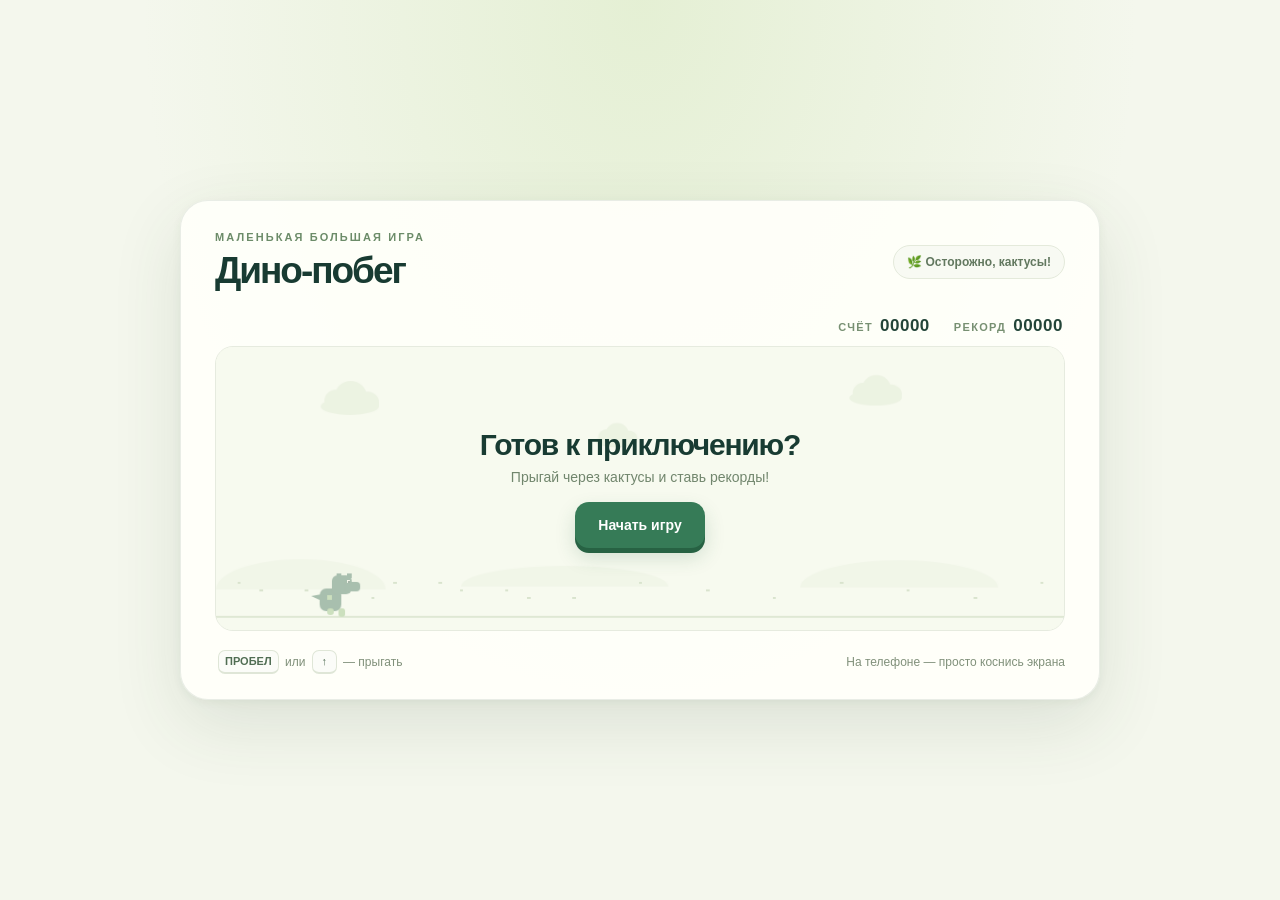
==== index.html @ 87996026 "Add files via upload" ====
<!DOCTYPE html>
<html lang="ru">
<head>
  <meta charset="UTF-8">
  <meta name="viewport" content="width=device-width, initial-scale=1.0">
  <meta name="theme-color" content="#f4f7ed">
  <title>Дино-побег — игра в браузере</title>
  <style>
    :root {
      color-scheme: light;
      font-family: "Trebuchet MS", "Segoe UI", sans-serif;
      color: #183b32;
      background: #f4f7ed;
      font-synthesis: none;
      text-rendering: optimizeLegibility;
      -webkit-font-smoothing: antialiased;
      -moz-osx-font-smoothing: grayscale;
    }

    * { box-sizing: border-box; }

    body {
      min-width: 320px;
      min-height: 100vh;
      margin: 0;
      display: grid;
      place-items: center;
      overflow-x: hidden;
      background:
        radial-gradient(ellipse at 50% 0%, rgba(199, 225, 164, .34), transparent 55%),
        #f4f7ed;
    }

    .game {
      width: min(920px, calc(100% - 36px));
      padding: 30px 34px 25px;
      border: 1px solid rgba(38, 76, 59, .1);
      border-radius: 28px;
      background: rgba(255, 255, 250, .92);
      box-shadow: 0 24px 70px rgba(48, 74, 48, .12), 0 3px 10px rgba(48, 74, 48, .05);
    }

    .topline, .scores, .bottomline {
      display: flex;
      align-items: center;
      justify-content: space-between;
    }

    .eyebrow {
      margin: 0 0 7px;
      color: #6c8c69;
      font-size: 11px;
      font-weight: 800;
      letter-spacing: .19em;
      text-transform: uppercase;
    }

    h1 {
      margin: 0;
      font-size: clamp(25px, 5vw, 37px);
      letter-spacing: -.055em;
    }

    .badge {
      padding: 9px 13px;
      border: 1px solid #e4eadb;
      border-radius: 999px;
      color: #62785f;
      background: #f8faf3;
      font-size: 12px;
      font-weight: 700;
      white-space: nowrap;
    }

    .scores {
      justify-content: flex-end;
      gap: 24px;
      margin: 24px 2px 10px;
      color: #779072;
      font-size: 11px;
      font-weight: 800;
      letter-spacing: .12em;
    }

    .scores strong {
      display: inline-block;
      min-width: 44px;
      margin-left: 7px;
      color: #234539;
      font-size: 17px;
      letter-spacing: .03em;
      text-align: right;
      font-variant-numeric: tabular-nums;
    }

    .arena {
      position: relative;
      overflow: hidden;
      border: 1px solid #e6ebdf;
      border-radius: 18px;
      background: #f7faef;
      touch-action: manipulation;
      -webkit-tap-highlight-color: transparent;
    }

    canvas {
      display: block;
      width: 100%;
      height: auto;
      aspect-ratio: 900 / 300;
    }

    .overlay {
      position: absolute;
      inset: 0;
      display: grid;
      place-items: center;
      padding: 20px;
      background: rgba(247, 250, 239, .62);
      text-align: center;
      transition: opacity .18s ease, visibility .18s ease;
    }

    .overlay[hidden] {
      display: grid;
      visibility: hidden;
      opacity: 0;
      pointer-events: none;
    }

    .overlay-content { transform: translateY(-1px); }

    .overlay h2 {
      margin: 0 0 7px;
      font-size: clamp(21px, 4vw, 30px);
      letter-spacing: -.04em;
    }

    .overlay p {
      margin: 0 0 17px;
      color: #71866d;
      font-size: 14px;
    }

    button {
      min-height: 46px;
      padding: 0 23px;
      border: 0;
      border-radius: 14px;
      color: #fff;
      background: #367b57;
      box-shadow: 0 5px 0 #276243, 0 9px 20px rgba(39, 98, 67, .18);
      font: inherit;
      font-size: 14px;
      font-weight: 800;
      cursor: pointer;
      transition: transform .12s ease, box-shadow .12s ease, background .12s ease;
    }

    button:hover { background: #2f714e; transform: translateY(-1px); }
    button:active { transform: translateY(3px); box-shadow: 0 2px 0 #276243; }
    button:focus-visible { outline: 3px solid #91c66f; outline-offset: 4px; }

    .bottomline {
      gap: 12px;
      margin-top: 19px;
      color: #81917b;
      font-size: 12px;
    }

    .key {
      display: inline-grid;
      min-width: 25px;
      height: 24px;
      margin: 0 3px;
      padding: 0 6px;
      place-items: center;
      border: 1px solid #dfe6d7;
      border-bottom-width: 2px;
      border-radius: 7px;
      color: #506d53;
      background: #fbfcf8;
      font-size: 11px;
      font-weight: 800;
    }

    @media (max-width: 600px) {
      .game { width: calc(100% - 20px); padding: 23px 16px 18px; border-radius: 22px; }
      .badge { padding: 8px 10px; font-size: 10px; }
      .scores { gap: 12px; margin-top: 20px; }
      .scores strong { min-width: 35px; font-size: 15px; }
      .bottomline { font-size: 11px; }
      .bottomline span:last-child { text-align: right; }
    }

    @media (prefers-reduced-motion: reduce) {
      *, *::before, *::after { scroll-behavior: auto !important; transition-duration: .01ms !important; }
    }
  </style>
</head>
<body>
  <main class="game">
    <header class="topline">
      <div>
        <p class="eyebrow">Маленькая большая игра</p>
        <h1>Дино-побег</h1>
      </div>
      <span class="badge">🌿 Осторожно, кактусы!</span>
    </header>

    <div class="scores" aria-live="polite" aria-atomic="true">
      <span>СЧЁТ<strong id="score">00000</strong></span>
      <span>РЕКОРД<strong id="best">00000</strong></span>
    </div>

    <section class="arena" aria-label="Игровое поле">
      <canvas id="gameCanvas" width="900" height="300" aria-label="Динозавр бежит по пустыне. Перепрыгивайте кактусы."></canvas>
      <div class="overlay" id="overlay">
        <div class="overlay-content">
          <h2 id="overlayTitle">Готов к приключению?</h2>
          <p id="overlayText">Прыгай через кактусы и ставь рекорды!</p>
          <button id="startButton" type="button">Начать игру</button>
        </div>
      </div>
    </section>

    <footer class="bottomline">
      <span><span class="key">ПРОБЕЛ</span> или <span class="key">↑</span> — прыгать</span>
      <span>На телефоне — просто коснись экрана</span>
    </footer>
  </main>

  <script>
    (() => {
      const canvas = document.querySelector("#gameCanvas");
      const ctx = canvas.getContext("2d");
      const scoreElement = document.querySelector("#score");
      const bestElement = document.querySelector("#best");
      const overlay = document.querySelector("#overlay");
      const overlayTitle = document.querySelector("#overlayTitle");
      const overlayText = document.querySelector("#overlayText");
      const startButton = document.querySelector("#startButton");

      const groundY = 238;
      const dino = { x: 105, y: groundY, vy: 0, width: 42, height: 48, legFrame: 0 };
      const obstacles = [];
      const clouds = [
        { x: 142, y: 63, size: 1 },
        { x: 425, y: 100, size: .72 },
        { x: 700, y: 54, size: .9 }
      ];

      let state = "ready";
      let score = 0;
      let best = readBest();
      let speed = 340;
      let spawnTimer = 1.25;
      let previousTime = 0;
      let animationFrame = 0;

      bestElement.textContent = formatScore(best);
      draw();

      function readBest() {
        try {
          return Number(localStorage.getItem("dinoEscapeBest")) || 0;
        } catch (error) {
          console.warn("Не удалось прочитать рекорд из хранилища браузера.", error);
          return 0;
        }
      }

      function saveBest(value) {
        try {
          localStorage.setItem("dinoEscapeBest", String(value));
        } catch (error) {
          console.warn("Не удалось сохранить рекорд в хранилище браузера.", error);
        }
      }

      function formatScore(value) {
        return String(Math.floor(value)).padStart(5, "0");
      }

      function startGame() {
        cancelAnimationFrame(animationFrame);
        score = 0;
        speed = 340;
        spawnTimer = 1.1;
        dino.y = groundY;
        dino.vy = 0;
        dino.legFrame = 0;
        obstacles.length = 0;
        scoreElement.textContent = formatScore(score);
        state = "playing";
        overlay.hidden = true;
        previousTime = performance.now();
        animationFrame = requestAnimationFrame(update);
      }

      function jump() {
        if (state === "ready" || state === "over") {
          startGame();
          return;
        }
        if (dino.y >= groundY - .5) dino.vy = -650;
      }

      function endGame() {
        state = "over";
        overlayTitle.textContent = "Вот это забег!";
        overlayText.textContent = `Твой счёт — ${formatScore(score)}. Сможешь ещё дальше?`;
        startButton.textContent = "Играть ещё";
        overlay.hidden = false;
      }

      function update(time) {
        const dt = Math.min((time - previousTime) / 1000, .035);
        previousTime = time;
        score += dt * 10;
        speed = Math.min(340 + score * 2.1, 650);
        dino.vy += 1800 * dt;
        dino.y = Math.min(groundY, dino.y + dino.vy * dt);
        if (dino.y >= groundY) dino.vy = 0;
        dino.legFrame += dt * (speed / 35);

        spawnTimer -= dt;
        if (spawnTimer <= 0) {
          obstacles.push(makeCactus());
          spawnTimer = 1.15 + Math.random() * .8 + Math.max(0, 340 - speed) / 700;
        }

        for (let i = obstacles.length - 1; i >= 0; i--) {
          const cactus = obstacles[i];
          cactus.x -= speed * dt;
          if (cactus.x + cactus.width < 0) obstacles.splice(i, 1);
          if (collides(cactus)) {
            score = Math.floor(score);
            if (score > best) {
              best = score;
              bestElement.textContent = formatScore(best);
              saveBest(best);
            }
            scoreElement.textContent = formatScore(score);
            draw();
            endGame();
            return;
          }
        }

        for (const cloud of clouds) {
          cloud.x -= speed * dt * .12;
          if (cloud.x < -100) cloud.x = 960 + Math.random() * 120;
        }

        scoreElement.textContent = formatScore(score);
        draw();
        animationFrame = requestAnimationFrame(update);
      }

      function makeCactus() {
        const height = 34 + Math.random() * 18;
        const width = 20 + Math.random() * 9;
        return { x: 930, y: groundY + dino.height - height, width, height };
      }

      function collides(cactus) {
        const left = dino.x + 8;
        const right = dino.x + dino.width - 6;
        const top = dino.y + 6;
        const bottom = dino.y + dino.height;
        return right > cactus.x + 3 && left < cactus.x + cactus.width - 2 &&
          bottom > cactus.y + 3 && top < groundY + dino.height;
      }

      function draw() {
        ctx.clearRect(0, 0, canvas.width, canvas.height);
        ctx.fillStyle = "#f7faef";
        ctx.fillRect(0, 0, canvas.width, canvas.height);

        clouds.forEach(drawCloud);
        drawHill(0, 225, 180, 32);
        drawHill(260, 232, 220, 22);
        drawHill(620, 226, 210, 29);

        ctx.strokeStyle = "#b9cba9";
        ctx.lineWidth = 2;
        ctx.beginPath();
        ctx.moveTo(0, groundY + dino.height);
        ctx.lineTo(canvas.width, groundY + dino.height);
        ctx.stroke();

        ctx.fillStyle = "#a8bf97";
        for (let i = 0; i < 18; i++) {
          const x = (i * 71 + 23) % canvas.width;
          const y = 249 + (i % 3) * 8;
          ctx.fillRect(x, y, 3 + (i % 2), 2);
        }

        obstacles.forEach(drawCactus);
        drawDino();
      }

      function drawCloud(cloud) {
        const x = cloud.x;
        const y = cloud.y;
        const s = cloud.size;
        ctx.fillStyle = "rgba(208, 223, 193, .67)";
        ctx.beginPath();
        ctx.ellipse(x, y, 31 * s, 9 * s, 0, 0, Math.PI * 2);
        ctx.ellipse(x - 14 * s, y - 6 * s, 13 * s, 12 * s, 0, 0, Math.PI * 2);
        ctx.ellipse(x + 1 * s, y - 11 * s, 17 * s, 16 * s, 0, 0, Math.PI * 2);
        ctx.ellipse(x + 17 * s, y - 5 * s, 14 * s, 11 * s, 0, 0, Math.PI * 2);
        ctx.fill();
      }

      function drawHill(x, y, width, height) {
        ctx.fillStyle = "#e9f0df";
        ctx.beginPath();
        ctx.ellipse(x + width / 2, y + height, width / 2, height, 0, Math.PI, Math.PI * 2);
        ctx.fill();
      }

      function drawCactus(cactus) {
        const x = cactus.x;
        const top = cactus.y;
        const bottom = groundY + dino.height;
        ctx.fillStyle = "#4c8c57";
        roundedRect(x + cactus.width * .34, top, cactus.width * .34, bottom - top, 5);
        roundedRect(x, top + cactus.height * .42, cactus.width * .4, 7, 4);
        roundedRect(x, top + cactus.height * .27, 7, cactus.height * .2, 4);
        roundedRect(x + cactus.width * .6, top + cactus.height * .29, cactus.width * .4, 7, 4);
        roundedRect(x + cactus.width - 7, top + cactus.height * .12, 7, cactus.height * .22, 4);
      }

      function drawDino() {
        const x = dino.x;
        const y = dino.y;
        const grounded = y >= groundY - .5;
        const leg = grounded && state === "playing" ? Math.floor(dino.legFrame) % 2 : 0;
        ctx.fillStyle = "#285e44";
        ctx.beginPath();
        ctx.moveTo(x + 7, y + 31);
        ctx.lineTo(x - 4, y + 26);
        ctx.lineTo(x + 7, y + 24);
        ctx.closePath();
        ctx.fill();
        roundedRect(x + 5, y + 18, 23, 24, 7);
        roundedRect(x + 18, y + 4, 21, 20, 6);
        roundedRect(x + 31, y + 11, 17, 10, 4);
        ctx.fillStyle = "#285e44";
        ctx.fillRect(x + 23, y + 2, 5, 5);
        ctx.fillRect(x + 34, y + 2, 5, 5);
        ctx.fillStyle = "#f6faed";
        ctx.fillRect(x + 34, y + 9, 3, 3);
        ctx.fillStyle = "#244436";
        ctx.fillRect(x + 35, y + 10, 2, 2);
        ctx.fillStyle = "#86b56e";
        ctx.fillRect(x + 13, y + 25, 5, 5);
        roundedRect(x + 13, y + 39, 7, leg ? 9 : 7, 3);
        roundedRect(x + 25, y + 39, 7, leg ? 7 : 9, 3);
      }

      function roundedRect(x, y, width, height, radius) {
        ctx.beginPath();
        ctx.roundRect(x, y, width, height, Math.min(radius, width / 2, height / 2));
        ctx.fill();
      }

      startButton.addEventListener("click", startGame);
      canvas.addEventListener("pointerdown", (event) => {
        event.preventDefault();
        jump();
      });
      document.addEventListener("keydown", (event) => {
        if (event.code === "Space" || event.code === "ArrowUp" || event.code === "KeyW") {
          event.preventDefault();
          jump();
        }
      });
    })();
  </script>
</body>
</html>
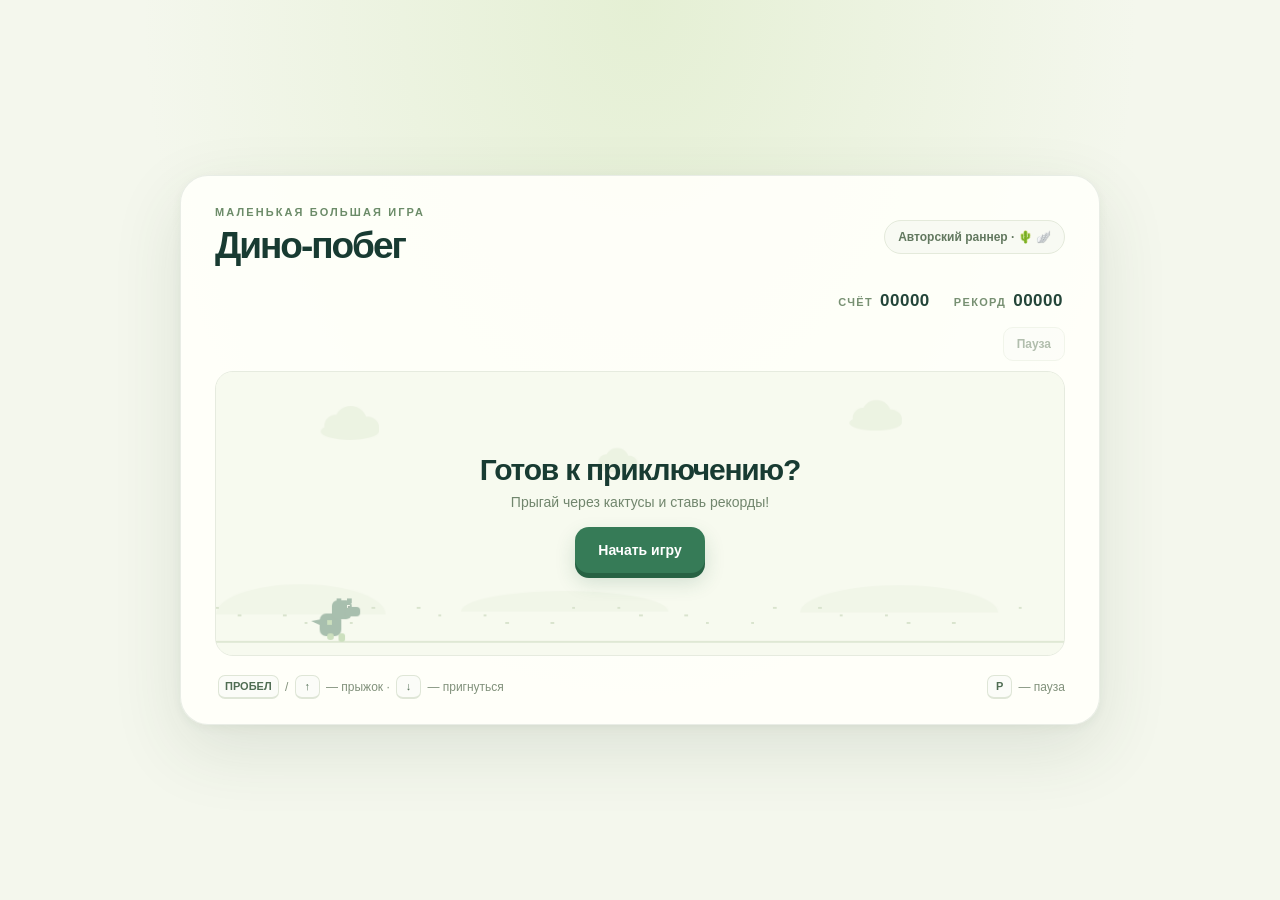
==== commit 82781ddf: "Add files via upload" ====
--- a/index.html
+++ b/index.html
@@ -72,6 +72,27 @@
       white-space: nowrap;
     }
 
+    .game-controls {
+      display: flex;
+      justify-content: flex-end;
+      gap: 9px;
+      margin: 16px 0 10px;
+    }
+
+    .game-controls button {
+      min-height: 34px;
+      padding: 0 13px;
+      border: 1px solid #e2e9da;
+      border-radius: 10px;
+      color: #567052;
+      background: #fbfcf8;
+      box-shadow: none;
+      font-size: 12px;
+    }
+
+    .game-controls button:hover { color: #285e44; background: #f0f5e9; }
+    .game-controls button:disabled { opacity: .45; cursor: not-allowed; }
+
     .scores {
       justify-content: flex-end;
       gap: 24px;
@@ -99,7 +120,7 @@
       border: 1px solid #e6ebdf;
       border-radius: 18px;
       background: #f7faef;
-      touch-action: manipulation;
+      touch-action: none;
       -webkit-tap-highlight-color: transparent;
     }
 
@@ -188,6 +209,7 @@
       .game { width: calc(100% - 20px); padding: 23px 16px 18px; border-radius: 22px; }
       .badge { padding: 8px 10px; font-size: 10px; }
       .scores { gap: 12px; margin-top: 20px; }
+      .game-controls { margin-top: 12px; }
       .scores strong { min-width: 35px; font-size: 15px; }
       .bottomline { font-size: 11px; }
       .bottomline span:last-child { text-align: right; }
@@ -205,7 +227,7 @@
         <p class="eyebrow">Маленькая большая игра</p>
         <h1>Дино-побег</h1>
       </div>
-      <span class="badge">🌿 Осторожно, кактусы!</span>
+      <span class="badge">Авторский раннер · 🌵 🪽</span>
     </header>
 
     <div class="scores" aria-live="polite" aria-atomic="true">
@@ -213,8 +235,12 @@
       <span>РЕКОРД<strong id="best">00000</strong></span>
     </div>
 
+    <div class="game-controls" aria-label="Управление игрой">
+      <button id="pauseButton" type="button" disabled>Пауза</button>
+    </div>
+
     <section class="arena" aria-label="Игровое поле">
-      <canvas id="gameCanvas" width="900" height="300" aria-label="Динозавр бежит по пустыне. Перепрыгивайте кактусы."></canvas>
+      <canvas id="gameCanvas" width="900" height="300" aria-label="Динозавр бежит по пустыне. Перепрыгивайте кактусы и птиц."></canvas>
       <div class="overlay" id="overlay">
         <div class="overlay-content">
           <h2 id="overlayTitle">Готов к приключению?</h2>
@@ -225,8 +251,8 @@
     </section>
 
     <footer class="bottomline">
-      <span><span class="key">ПРОБЕЛ</span> или <span class="key">↑</span> — прыгать</span>
-      <span>На телефоне — просто коснись экрана</span>
+      <span id="controlInstructions"></span>
+      <span id="pauseInstructions"><span class="key">P</span> — пауза</span>
     </footer>
   </main>
 
@@ -240,9 +266,12 @@
       const overlayTitle = document.querySelector("#overlayTitle");
       const overlayText = document.querySelector("#overlayText");
       const startButton = document.querySelector("#startButton");
+      const pauseButton = document.querySelector("#pauseButton");
+      const controlInstructions = document.querySelector("#controlInstructions");
+      const pauseInstructions = document.querySelector("#pauseInstructions");
 
       const groundY = 238;
-      const dino = { x: 105, y: groundY, vy: 0, width: 42, height: 48, legFrame: 0 };
+      const dino = { x: 105, y: groundY, vy: 0, width: 42, height: 48, legFrame: 0, ducking: false };
       const obstacles = [];
       const clouds = [
         { x: 142, y: 63, size: 1 },
@@ -257,7 +286,26 @@
       let spawnTimer = 1.25;
       let previousTime = 0;
       let animationFrame = 0;
-
+      let runDistance = 0;
+      let touchHoldTimer = 0;
+      let activeTouchPointer = null;
+      let touchHoldTriggered = false;
+
+      const coarsePointer = window.matchMedia("(pointer: coarse)");
+      const hasTouchInput = () => coarsePointer.matches;
+
+      function updateControlInstructions() {
+        if (hasTouchInput()) {
+          controlInstructions.textContent = "Коснись поля — прыгнуть · удерживай — пригнуться";
+          pauseInstructions.hidden = true;
+        } else {
+          controlInstructions.innerHTML = '<span class="key">ПРОБЕЛ</span> / <span class="key">↑</span> — прыжок · <span class="key">↓</span> — пригнуться';
+          pauseInstructions.hidden = false;
+        }
+      }
+
+      updateControlInstructions();
+      coarsePointer.addEventListener("change", updateControlInstructions);
       bestElement.textContent = formatScore(best);
       draw();
 
@@ -284,41 +332,81 @@
 
       function startGame() {
         cancelAnimationFrame(animationFrame);
+        clearTimeout(touchHoldTimer);
+        activeTouchPointer = null;
+        touchHoldTriggered = false;
         score = 0;
         speed = 340;
         spawnTimer = 1.1;
         dino.y = groundY;
         dino.vy = 0;
         dino.legFrame = 0;
+        dino.ducking = false;
+        runDistance = 0;
         obstacles.length = 0;
         scoreElement.textContent = formatScore(score);
         state = "playing";
+        pauseButton.disabled = false;
+        pauseButton.textContent = "Пауза";
         overlay.hidden = true;
         previousTime = performance.now();
         animationFrame = requestAnimationFrame(update);
       }
 
       function jump() {
-        if (state === "ready" || state === "over") {
-          startGame();
-          return;
-        }
+        if (state !== "playing" || dino.ducking) return;
         if (dino.y >= groundY - .5) dino.vy = -650;
+      }
+
+      function togglePause() {
+        if (state === "playing") {
+          state = "paused";
+          cancelAnimationFrame(animationFrame);
+          pauseButton.textContent = "Продолжить";
+          overlayTitle.textContent = "Передышка";
+          overlayText.textContent = "Забег на паузе. Готов продолжить?";
+          startButton.textContent = "Продолжить";
+          overlay.hidden = false;
+        } else if (state === "paused") {
+          state = "playing";
+          pauseButton.textContent = "Пауза";
+          overlay.hidden = true;
+          previousTime = performance.now();
+          animationFrame = requestAnimationFrame(update);
+        }
       }
 
       function endGame() {
         state = "over";
+        dino.ducking = false;
+        pauseButton.disabled = true;
+        pauseButton.textContent = "Пауза";
         overlayTitle.textContent = "Вот это забег!";
         overlayText.textContent = `Твой счёт — ${formatScore(score)}. Сможешь ещё дальше?`;
         startButton.textContent = "Играть ещё";
         overlay.hidden = false;
+        if (dino.y < groundY) {
+          dino.vy = Math.max(dino.vy, 0);
+          previousTime = performance.now();
+          animationFrame = requestAnimationFrame(finishCrash);
+        }
+      }
+
+      function finishCrash(time) {
+        if (state !== "over") return;
+        const dt = Math.min((time - previousTime) / 1000, .035);
+        previousTime = time;
+        dino.vy += 1800 * dt;
+        dino.y = Math.min(groundY, dino.y + dino.vy * dt);
+        draw();
+        if (dino.y < groundY) animationFrame = requestAnimationFrame(finishCrash);
       }
 
       function update(time) {
         const dt = Math.min((time - previousTime) / 1000, .035);
         previousTime = time;
         score += dt * 10;
-        speed = Math.min(340 + score * 2.1, 650);
+        speed = Math.min(340 + score * 2.1, 720);
         dino.vy += 1800 * dt;
         dino.y = Math.min(groundY, dino.y + dino.vy * dt);
         if (dino.y >= groundY) dino.vy = 0;
@@ -326,15 +414,15 @@
 
         spawnTimer -= dt;
         if (spawnTimer <= 0) {
-          obstacles.push(makeCactus());
-          spawnTimer = 1.15 + Math.random() * .8 + Math.max(0, 340 - speed) / 700;
+          obstacles.push(...makeObstacleSet());
+          spawnTimer = Math.max(1.02, 1.55 + Math.random() * .85 - score / 1200);
         }
 
         for (let i = obstacles.length - 1; i >= 0; i--) {
-          const cactus = obstacles[i];
-          cactus.x -= speed * dt;
-          if (cactus.x + cactus.width < 0) obstacles.splice(i, 1);
-          if (collides(cactus)) {
+          const obstacle = obstacles[i];
+          obstacle.x -= speed * dt;
+          if (obstacle.x + obstacle.width < 0) obstacles.splice(i, 1);
+          if (collides(obstacle)) {
             score = Math.floor(score);
             if (score > best) {
               best = score;
@@ -342,8 +430,8 @@
               saveBest(best);
             }
             scoreElement.textContent = formatScore(score);
+            endGame();
             draw();
-            endGame();
             return;
           }
         }
@@ -352,60 +440,110 @@
           cloud.x -= speed * dt * .12;
           if (cloud.x < -100) cloud.x = 960 + Math.random() * 120;
         }
+        runDistance = (runDistance + speed * dt) % canvas.width;
 
         scoreElement.textContent = formatScore(score);
         draw();
         animationFrame = requestAnimationFrame(update);
       }
 
-      function makeCactus() {
-        const height = 34 + Math.random() * 18;
-        const width = 20 + Math.random() * 9;
-        return { x: 930, y: groundY + dino.height - height, width, height };
-      }
-
-      function collides(cactus) {
-        const left = dino.x + 8;
-        const right = dino.x + dino.width - 6;
-        const top = dino.y + 6;
-        const bottom = dino.y + dino.height;
-        return right > cactus.x + 3 && left < cactus.x + cactus.width - 2 &&
-          bottom > cactus.y + 3 && top < groundY + dino.height;
+      function makeObstacleSet() {
+        if (score > 65 && Math.random() < .3) {
+          const birdY = Math.random() < .5 ? groundY - 4 : groundY - 38;
+          return [{
+            type: "bird",
+            x: 930,
+            y: birdY,
+            width: 47,
+            height: 25,
+            wingFrame: 0
+          }];
+        }
+
+        const groupSize = score < 500
+          ? 2 + Math.floor(Math.random() * 2)
+          : 4 + Math.floor(Math.random() * 2);
+        const group = [];
+        let x = 930;
+        for (let i = 0; i < groupSize; i++) {
+          const height = 34 + Math.random() * 18;
+          const width = 20 + Math.random() * 9;
+          group.push({ type: "cactus", x, y: groundY + dino.height - height, width, height });
+          x += width + 14 + Math.random() * 12;
+        }
+        return group;
+      }
+
+      function collides(obstacle) {
+        const isDucking = dino.ducking && dino.y >= groundY - .5;
+        const playerTop = isDucking ? groundY + 28 : dino.y + 6;
+        const playerBottom = isDucking ? groundY + dino.height : dino.y + dino.height;
+        const playerLeft = dino.x + (isDucking ? 2 : 8);
+        const playerRight = dino.x + (isDucking ? 48 : dino.width - 6);
+        const padding = obstacle.type === "bird" ? 5 : 3;
+        return playerRight > obstacle.x + padding &&
+          playerLeft < obstacle.x + obstacle.width - padding &&
+          playerBottom > obstacle.y + padding && playerTop < obstacle.y + obstacle.height - padding;
       }
 
       function draw() {
+        const night = Math.floor(score / 180) % 2 === 1;
+        const colors = night
+          ? { sky: "#202c3a", hill: "#2b3944", ground: "#82958b", cloud: "rgba(154, 177, 181, .48)", detail: "#70847d", cactus: "#a6c879", dino: "#d2e6a0", bird: "#dfb974" }
+          : { sky: "#f7faef", hill: "#e9f0df", ground: "#b9cba9", cloud: "rgba(208, 223, 193, .67)", detail: "#a8bf97", cactus: "#4c8c57", dino: "#285e44", bird: "#b8794c" };
         ctx.clearRect(0, 0, canvas.width, canvas.height);
-        ctx.fillStyle = "#f7faef";
+        ctx.fillStyle = colors.sky;
         ctx.fillRect(0, 0, canvas.width, canvas.height);
 
-        clouds.forEach(drawCloud);
-        drawHill(0, 225, 180, 32);
-        drawHill(260, 232, 220, 22);
-        drawHill(620, 226, 210, 29);
-
-        ctx.strokeStyle = "#b9cba9";
+        if (night) drawNightSky();
+        clouds.forEach((cloud) => drawCloud(cloud, colors.cloud));
+        drawHill(0, 225, 180, 32, colors.hill);
+        drawHill(260, 232, 220, 22, colors.hill);
+        drawHill(620, 226, 210, 29, colors.hill);
+
+        ctx.strokeStyle = colors.ground;
         ctx.lineWidth = 2;
         ctx.beginPath();
         ctx.moveTo(0, groundY + dino.height);
         ctx.lineTo(canvas.width, groundY + dino.height);
         ctx.stroke();
 
-        ctx.fillStyle = "#a8bf97";
-        for (let i = 0; i < 18; i++) {
-          const x = (i * 71 + 23) % canvas.width;
+        ctx.fillStyle = colors.detail;
+        for (let i = 0; i < 24; i++) {
+          const x = (i * 71 - runDistance) % canvas.width;
           const y = 249 + (i % 3) * 8;
           ctx.fillRect(x, y, 3 + (i % 2), 2);
         }
 
-        obstacles.forEach(drawCactus);
-        drawDino();
-      }
-
-      function drawCloud(cloud) {
+        obstacles.forEach((obstacle) => {
+          if (obstacle.type === "bird") drawBird(obstacle, colors.bird);
+          else drawCactus(obstacle, colors.cactus);
+        });
+        drawDino(colors.dino);
+      }
+
+      function drawNightSky() {
+        ctx.fillStyle = "rgba(244, 239, 193, .9)";
+        ctx.beginPath();
+        ctx.arc(735, 57, 20, 0, Math.PI * 2);
+        ctx.fill();
+        ctx.fillStyle = "#202c3a";
+        ctx.beginPath();
+        ctx.arc(744, 49, 18, 0, Math.PI * 2);
+        ctx.fill();
+        ctx.fillStyle = "rgba(244, 239, 193, .75)";
+        for (let i = 0; i < 18; i++) {
+          const x = (i * 137 + 31) % canvas.width;
+          const y = 24 + (i * 47) % 138;
+          ctx.fillRect(x, y, i % 3 === 0 ? 3 : 2, i % 3 === 0 ? 3 : 2);
+        }
+      }
+
+      function drawCloud(cloud, color) {
         const x = cloud.x;
         const y = cloud.y;
         const s = cloud.size;
-        ctx.fillStyle = "rgba(208, 223, 193, .67)";
+        ctx.fillStyle = color;
         ctx.beginPath();
         ctx.ellipse(x, y, 31 * s, 9 * s, 0, 0, Math.PI * 2);
         ctx.ellipse(x - 14 * s, y - 6 * s, 13 * s, 12 * s, 0, 0, Math.PI * 2);
@@ -414,18 +552,18 @@
         ctx.fill();
       }
 
-      function drawHill(x, y, width, height) {
-        ctx.fillStyle = "#e9f0df";
+      function drawHill(x, y, width, height, color) {
+        ctx.fillStyle = color;
         ctx.beginPath();
         ctx.ellipse(x + width / 2, y + height, width / 2, height, 0, Math.PI, Math.PI * 2);
         ctx.fill();
       }
 
-      function drawCactus(cactus) {
+      function drawCactus(cactus, color) {
         const x = cactus.x;
         const top = cactus.y;
         const bottom = groundY + dino.height;
-        ctx.fillStyle = "#4c8c57";
+        ctx.fillStyle = color;
         roundedRect(x + cactus.width * .34, top, cactus.width * .34, bottom - top, 5);
         roundedRect(x, top + cactus.height * .42, cactus.width * .4, 7, 4);
         roundedRect(x, top + cactus.height * .27, 7, cactus.height * .2, 4);
@@ -433,12 +571,48 @@
         roundedRect(x + cactus.width - 7, top + cactus.height * .12, 7, cactus.height * .22, 4);
       }
 
-      function drawDino() {
+      function drawBird(bird, color) {
+        const flap = Math.sin(performance.now() / 75) * 7;
+        const midX = bird.x + bird.width / 2;
+        const midY = bird.y + bird.height / 2;
+        ctx.fillStyle = color;
+        ctx.beginPath();
+        ctx.ellipse(midX, midY, 15, 8, 0, 0, Math.PI * 2);
+        ctx.fill();
+        ctx.beginPath();
+        ctx.moveTo(midX - 4, midY - 2);
+        ctx.quadraticCurveTo(midX - 11, midY - 13 - flap, midX - 20, midY - 7);
+        ctx.quadraticCurveTo(midX - 11, midY - 4, midX - 4, midY + 3);
+        ctx.fill();
+        ctx.beginPath();
+        ctx.moveTo(midX + 3, midY - 2);
+        ctx.quadraticCurveTo(midX + 10, midY - 13 - flap, midX + 19, midY - 7);
+        ctx.quadraticCurveTo(midX + 11, midY - 4, midX + 3, midY + 3);
+        ctx.fill();
+        ctx.beginPath();
+        ctx.moveTo(midX + 12, midY - 2);
+        ctx.lineTo(midX + 22, midY + 1);
+        ctx.lineTo(midX + 12, midY + 3);
+        ctx.fill();
+      }
+
+      function drawDino(color) {
         const x = dino.x;
         const y = dino.y;
         const grounded = y >= groundY - .5;
         const leg = grounded && state === "playing" ? Math.floor(dino.legFrame) % 2 : 0;
-        ctx.fillStyle = "#285e44";
+        ctx.fillStyle = color;
+        if (dino.ducking && grounded) {
+          roundedRect(x + 3, groundY + 32, 39, 15, 7);
+          roundedRect(x + 32, groundY + 29, 18, 13, 6);
+          ctx.fillRect(x + 44, groundY + 32, 5, 3);
+          ctx.fillStyle = "#f6faed";
+          ctx.fillRect(x + 42, groundY + 32, 3, 3);
+          ctx.fillStyle = color;
+          roundedRect(x + 12, groundY + 43, 8, 5, 2);
+          roundedRect(x + 33, groundY + 43, 8, 5, 2);
+          return;
+        }
         ctx.beginPath();
         ctx.moveTo(x + 7, y + 31);
         ctx.lineTo(x - 4, y + 26);
@@ -448,7 +622,7 @@
         roundedRect(x + 5, y + 18, 23, 24, 7);
         roundedRect(x + 18, y + 4, 21, 20, 6);
         roundedRect(x + 31, y + 11, 17, 10, 4);
-        ctx.fillStyle = "#285e44";
+        ctx.fillStyle = color;
         ctx.fillRect(x + 23, y + 2, 5, 5);
         ctx.fillRect(x + 34, y + 2, 5, 5);
         ctx.fillStyle = "#f6faed";
@@ -467,16 +641,69 @@
         ctx.fill();
       }
 
-      startButton.addEventListener("click", startGame);
+      startButton.addEventListener("click", () => {
+        if (state === "paused") togglePause();
+        else startGame();
+      });
+      pauseButton.addEventListener("click", togglePause);
       canvas.addEventListener("pointerdown", (event) => {
         event.preventDefault();
+        if (event.pointerType === "touch") {
+          if (state === "ready" || state === "over") startGame();
+          if (state !== "playing") return;
+
+          activeTouchPointer = event.pointerId;
+          touchHoldTriggered = false;
+          canvas.setPointerCapture(event.pointerId);
+          touchHoldTimer = window.setTimeout(() => {
+            if (activeTouchPointer === event.pointerId && state === "playing") {
+              touchHoldTriggered = true;
+              dino.ducking = true;
+            }
+          }, 220);
+          return;
+        }
+        if (state === "ready" || state === "over") {
+          startGame();
+          return;
+        }
         jump();
       });
+      function finishTouch(event, allowTapJump) {
+        if (event.pointerId !== activeTouchPointer) return;
+        clearTimeout(touchHoldTimer);
+        if (state === "playing") {
+          if (touchHoldTriggered) dino.ducking = false;
+          else if (allowTapJump) jump();
+        }
+        activeTouchPointer = null;
+        touchHoldTriggered = false;
+      }
+
+      canvas.addEventListener("pointerup", (event) => finishTouch(event, true));
+      canvas.addEventListener("pointercancel", (event) => finishTouch(event, false));
+      canvas.addEventListener("lostpointercapture", (event) => finishTouch(event, false));
       document.addEventListener("keydown", (event) => {
-        if (event.code === "Space" || event.code === "ArrowUp" || event.code === "KeyW") {
+        if (event.code === "KeyP" || event.code === "Escape") {
           event.preventDefault();
+          togglePause();
+        } else if (event.code === "ArrowDown" || event.code === "KeyS") {
+          event.preventDefault();
+          if (state === "playing" && dino.y >= groundY - .5) dino.ducking = true;
+        } else if (event.code === "Space" || event.code === "ArrowUp" || event.code === "KeyW") {
+          event.preventDefault();
+          if (state === "ready" || state === "over") {
+            startGame();
+            return;
+          }
           jump();
         }
+      });
+      document.addEventListener("keyup", (event) => {
+        if (event.code === "ArrowDown" || event.code === "KeyS") dino.ducking = false;
+      });
+      document.addEventListener("visibilitychange", () => {
+        if (document.hidden && state === "playing") togglePause();
       });
     })();
   </script>
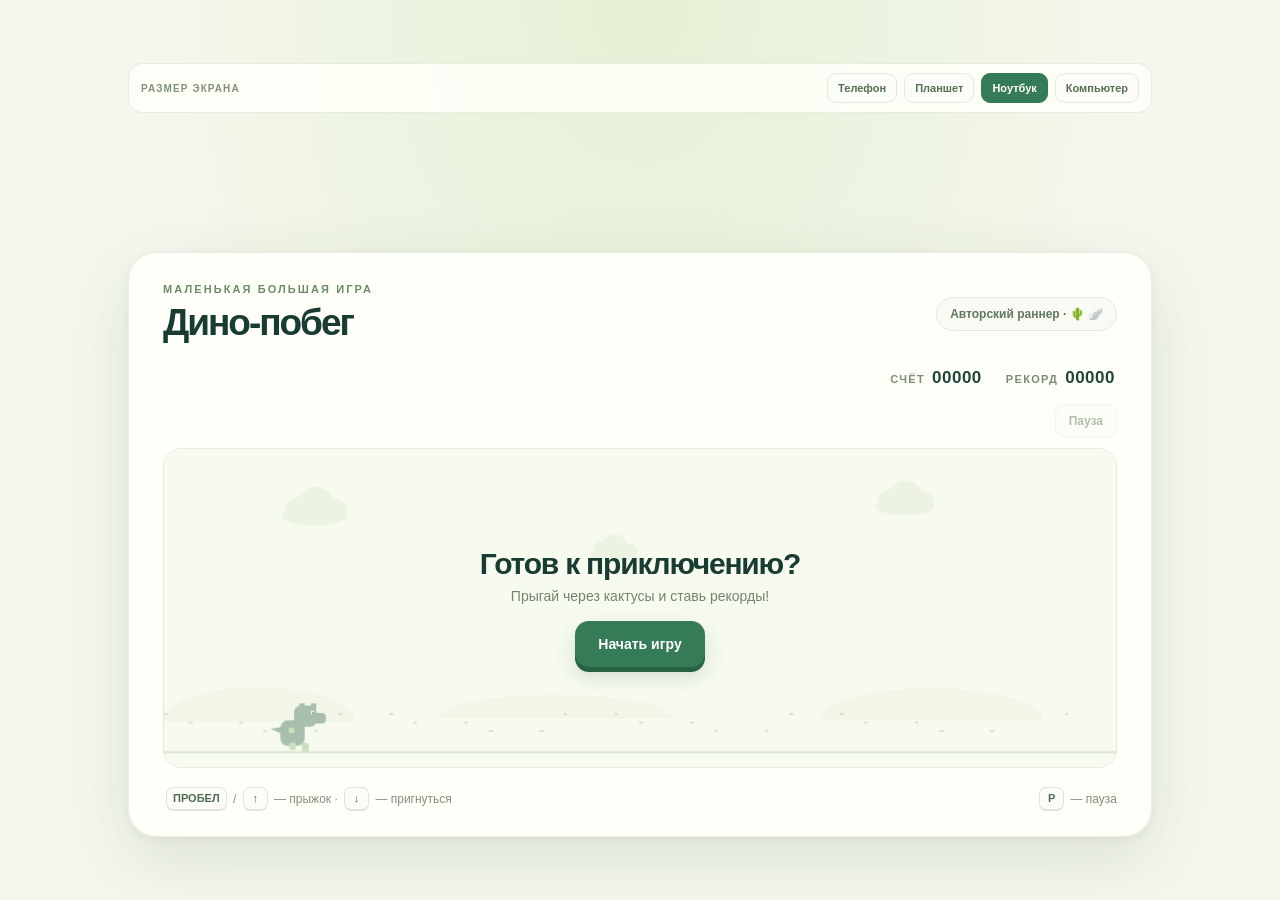
==== commit fa93e4ef: "Add files via upload" ====
--- a/index.html
+++ b/index.html
@@ -32,7 +32,7 @@
     }
 
     .game {
-      width: min(920px, calc(100% - 36px));
+      width: min(var(--preview-width, 1024px), calc(100% - 36px));
       padding: 30px 34px 25px;
       border: 1px solid rgba(38, 76, 59, .1);
       border-radius: 28px;
@@ -44,6 +44,55 @@
       display: flex;
       align-items: center;
       justify-content: space-between;
+    }
+
+    .device-preview {
+      width: min(var(--preview-width, 1024px), calc(100% - 36px));
+      display: flex;
+      align-items: center;
+      gap: 7px;
+      margin: 0 0 12px;
+      padding: 9px 12px;
+      overflow-x: auto;
+      border: 1px solid rgba(38, 76, 59, .1);
+      border-radius: 14px;
+      background: rgba(255, 255, 250, .86);
+      scrollbar-width: thin;
+    }
+
+    .device-preview-label {
+      margin-right: auto;
+      color: #81917b;
+      font-size: 10px;
+      font-weight: 800;
+      letter-spacing: .11em;
+      white-space: nowrap;
+    }
+
+    .device-preview button {
+      min-height: 30px;
+      padding: 0 10px;
+      border: 1px solid #e2e9da;
+      border-radius: 9px;
+      color: #567052;
+      background: #fbfcf8;
+      box-shadow: none;
+      font-size: 11px;
+      white-space: nowrap;
+    }
+
+    .device-preview button[aria-pressed="true"] {
+      border-color: #367b57;
+      color: #fff;
+      background: #367b57;
+    }
+
+    .test-mode-status {
+      margin: 0 0 10px;
+      color: #a06b34;
+      font-size: 12px;
+      font-weight: 800;
+      text-align: right;
     }
 
     .eyebrow {
@@ -206,7 +255,8 @@
     }
 
     @media (max-width: 600px) {
-      .game { width: calc(100% - 20px); padding: 23px 16px 18px; border-radius: 22px; }
+      .game, .device-preview { width: calc(100% - 20px); }
+      .game { padding: 23px 16px 18px; border-radius: 22px; }
       .badge { padding: 8px 10px; font-size: 10px; }
       .scores { gap: 12px; margin-top: 20px; }
       .game-controls { margin-top: 12px; }
@@ -215,13 +265,31 @@
       .bottomline span:last-child { text-align: right; }
     }
 
+    .game[data-preview="phone"] {
+      padding: 23px 16px 18px;
+      border-radius: 22px;
+    }
+
+    .game[data-preview="phone"] .badge { padding: 8px 10px; font-size: 10px; }
+    .game[data-preview="phone"] .scores { gap: 12px; margin-top: 20px; }
+    .game[data-preview="phone"] .scores strong { min-width: 35px; font-size: 15px; }
+    .game[data-preview="phone"] .game-controls { margin-top: 12px; }
+    .game[data-preview="phone"] .bottomline { font-size: 11px; }
+
     @media (prefers-reduced-motion: reduce) {
       *, *::before, *::after { scroll-behavior: auto !important; transition-duration: .01ms !important; }
     }
   </style>
 </head>
 <body>
-  <main class="game">
+  <nav class="device-preview" aria-label="Проверка размеров экрана">
+    <span class="device-preview-label">РАЗМЕР ЭКРАНА</span>
+    <button type="button" data-preview-width="390" data-preview-kind="phone" aria-pressed="false">Телефон</button>
+    <button type="button" data-preview-width="768" data-preview-kind="tablet" aria-pressed="false">Планшет</button>
+    <button type="button" data-preview-width="1024" data-preview-kind="laptop" aria-pressed="true">Ноутбук</button>
+    <button type="button" data-preview-width="1366" data-preview-kind="computer" aria-pressed="false">Компьютер</button>
+  </nav>
+  <main class="game" data-preview="laptop">
     <header class="topline">
       <div>
         <p class="eyebrow">Маленькая большая игра</p>
@@ -234,6 +302,7 @@
       <span>СЧЁТ<strong id="score">00000</strong></span>
       <span>РЕКОРД<strong id="best">00000</strong></span>
     </div>
+    <p class="test-mode-status" id="testModeStatus" role="status" hidden>РЕЖИМ ПРОВЕРКИ UFO · БЕССМЕРТИЕ И УСКОРЕНИЕ</p>
 
     <div class="game-controls" aria-label="Управление игрой">
       <button id="pauseButton" type="button" disabled>Пауза</button>
@@ -269,6 +338,7 @@
       const pauseButton = document.querySelector("#pauseButton");
       const controlInstructions = document.querySelector("#controlInstructions");
       const pauseInstructions = document.querySelector("#pauseInstructions");
+      const testModeStatus = document.querySelector("#testModeStatus");
 
       const groundY = 238;
       const dino = { x: 105, y: groundY, vy: 0, width: 42, height: 48, legFrame: 0, ducking: false };
@@ -290,6 +360,13 @@
       let touchHoldTimer = 0;
       let activeTouchPointer = null;
       let touchHoldTriggered = false;
+      let testMode = false;
+      let typedCode = "";
+      let lastCodeInput = 0;
+      let ufoFlyby = null;
+      let abductionScene = null;
+      let ufoMilestoneReached = false;
+      let cowMilestoneReached = false;
 
       const coarsePointer = window.matchMedia("(pointer: coarse)");
       const hasTouchInput = () => coarsePointer.matches;
@@ -343,6 +420,10 @@
         dino.legFrame = 0;
         dino.ducking = false;
         runDistance = 0;
+        ufoFlyby = null;
+        abductionScene = null;
+        ufoMilestoneReached = false;
+        cowMilestoneReached = false;
         obstacles.length = 0;
         scoreElement.textContent = formatScore(score);
         state = "playing";
@@ -406,6 +487,23 @@
         const dt = Math.min((time - previousTime) / 1000, .035);
         previousTime = time;
         score += dt * 10;
+        if (testMode) score += dt * 400;
+        if (score >= 1000 && !ufoMilestoneReached) {
+          ufoMilestoneReached = true;
+          ufoFlyby = { elapsed: 0, duration: 2.1 };
+        }
+        if (score >= 2000 && !cowMilestoneReached) {
+          cowMilestoneReached = true;
+          abductionScene = { elapsed: 0 };
+        }
+        if (ufoFlyby) {
+          ufoFlyby.elapsed += dt;
+          if (ufoFlyby.elapsed >= ufoFlyby.duration) ufoFlyby = null;
+        }
+        if (abductionScene) {
+          abductionScene.elapsed += dt;
+          if (abductionScene.elapsed > 6.4) abductionScene = null;
+        }
         speed = Math.min(340 + score * 2.1, 720);
         dino.vy += 1800 * dt;
         dino.y = Math.min(groundY, dino.y + dino.vy * dt);
@@ -422,7 +520,7 @@
           const obstacle = obstacles[i];
           obstacle.x -= speed * dt;
           if (obstacle.x + obstacle.width < 0) obstacles.splice(i, 1);
-          if (collides(obstacle)) {
+          if (!testMode && collides(obstacle)) {
             score = Math.floor(score);
             if (score > best) {
               best = score;
@@ -496,6 +594,7 @@
         ctx.fillRect(0, 0, canvas.width, canvas.height);
 
         if (night) drawNightSky();
+        drawUfoFlyby();
         clouds.forEach((cloud) => drawCloud(cloud, colors.cloud));
         drawHill(0, 225, 180, 32, colors.hill);
         drawHill(260, 232, 220, 22, colors.hill);
@@ -515,11 +614,183 @@
           ctx.fillRect(x, y, 3 + (i % 2), 2);
         }
 
+        drawAbductionScene();
         obstacles.forEach((obstacle) => {
           if (obstacle.type === "bird") drawBird(obstacle, colors.bird);
           else drawCactus(obstacle, colors.cactus);
         });
         drawDino(colors.dino);
+        drawFallingCake();
+        drawCakeExplosion();
+      }
+
+      function drawUfoFlyby() {
+        if (!ufoFlyby) return;
+        const progress = ufoFlyby.elapsed / ufoFlyby.duration;
+        const x = canvas.width + 80 - progress * (canvas.width + 240);
+        const y = 71 + Math.sin(ufoFlyby.elapsed * 2.4) * 10;
+        drawUfo(x, y, 1, .72, false);
+      }
+
+      function drawAbductionScene() {
+        if (!abductionScene) return;
+        const time = abductionScene.elapsed;
+        const approach = Math.min(time / 1.5, 1);
+        const exit = Math.max(0, Math.min((time - 3.8) / 2.2, 1));
+        const x = time < 1.5
+          ? canvas.width + 70 - approach * 490
+          : 510 - exit * 720;
+        const y = 61 + Math.sin(time * 2) * 3;
+        const beamVisible = time >= 1.5 && time < 3.8;
+        drawUfo(x, y, 1, 1, beamVisible);
+
+        if (beamVisible) {
+          const lift = Math.min(Math.max((time - 1.7) / 1.55, 0), 1);
+          const cowBottom = groundY + 40 - lift * 111;
+          drawCow(x + 102, cowBottom, .72, 1 - Math.max(0, (time - 3.15) / .65));
+        }
+      }
+
+      function drawUfo(x, y, scale, alpha, beam) {
+        ctx.save();
+        ctx.globalAlpha = alpha;
+        if (beam) {
+          const gradient = ctx.createLinearGradient(x + 59 * scale, y + 32 * scale, x + 98 * scale, groundY + 35);
+          gradient.addColorStop(0, "rgba(173, 208, 123, .3)");
+          gradient.addColorStop(1, "rgba(173, 208, 123, .02)");
+          ctx.fillStyle = gradient;
+          ctx.beginPath();
+          ctx.moveTo(x + 43 * scale, y + 29 * scale);
+          ctx.lineTo(x + 76 * scale, y + 29 * scale);
+          ctx.lineTo(x + 126 * scale, groundY + 36);
+          ctx.lineTo(x - 4 * scale, groundY + 36);
+          ctx.closePath();
+          ctx.fill();
+        }
+
+        ctx.fillStyle = "#91a995";
+        ctx.beginPath();
+        ctx.ellipse(x + 59 * scale, y + 28 * scale, 60 * scale, 17 * scale, 0, 0, Math.PI * 2);
+        ctx.fill();
+        ctx.fillStyle = "#bfd4a1";
+        ctx.beginPath();
+        ctx.ellipse(x + 59 * scale, y + 24 * scale, 43 * scale, 11 * scale, 0, 0, Math.PI * 2);
+        ctx.fill();
+        ctx.fillStyle = "#b8d6c2";
+        ctx.beginPath();
+        ctx.ellipse(x + 59 * scale, y + 17 * scale, 25 * scale, 17 * scale, Math.PI, 0, true);
+        ctx.fill();
+        ctx.fillStyle = "#f7e6a1";
+        for (let i = 0; i < 5; i++) {
+          ctx.beginPath();
+          ctx.arc((x + (27 + i * 16) * scale), y + 29 * scale, 2.3 * scale, 0, Math.PI * 2);
+          ctx.fill();
+        }
+        ctx.restore();
+      }
+
+      function drawCow(x, bottom, scale, alpha) {
+        ctx.save();
+        ctx.globalAlpha = alpha;
+        ctx.translate(x, bottom);
+        ctx.scale(scale, scale);
+        ctx.fillStyle = "#fffdf1";
+        ctx.beginPath();
+        ctx.ellipse(0, -17, 25, 15, 0, 0, Math.PI * 2);
+        ctx.fill();
+        ctx.fillStyle = "#54715d";
+        ctx.beginPath();
+        ctx.ellipse(-8, -21, 8, 6, -.3, 0, Math.PI * 2);
+        ctx.ellipse(9, -12, 7, 5, .4, 0, Math.PI * 2);
+        ctx.fill();
+        ctx.fillStyle = "#fffdf1";
+        ctx.beginPath();
+        ctx.ellipse(22, -29, 12, 11, 0, 0, Math.PI * 2);
+        ctx.fill();
+        ctx.fillStyle = "#e6aaa0";
+        ctx.beginPath();
+        ctx.ellipse(26, -24, 7, 4, 0, 0, Math.PI * 2);
+        ctx.fill();
+        ctx.fillStyle = "#fffdf1";
+        ctx.beginPath();
+        ctx.moveTo(16, -37);
+        ctx.lineTo(13, -45);
+        ctx.lineTo(22, -39);
+        ctx.moveTo(27, -38);
+        ctx.lineTo(32, -45);
+        ctx.lineTo(33, -36);
+        ctx.fill();
+        ctx.fillStyle = "#344a3b";
+        ctx.beginPath();
+        ctx.arc(25, -31, 1.7, 0, Math.PI * 2);
+        ctx.fill();
+        ctx.strokeStyle = "#fffdf1";
+        ctx.lineWidth = 4;
+        ctx.beginPath();
+        ctx.moveTo(-17, -6);
+        ctx.lineTo(-18, 0);
+        ctx.moveTo(-4, -5);
+        ctx.lineTo(-4, 0);
+        ctx.moveTo(13, -7);
+        ctx.lineTo(14, 0);
+        ctx.stroke();
+        ctx.restore();
+      }
+
+      function drawFallingCake() {
+        if (!abductionScene || abductionScene.elapsed < 4.15) return;
+        const fallTime = abductionScene.elapsed - 4.15;
+        if (fallTime >= 1.05) return;
+        const progress = fallTime / 1.05;
+        const x = dino.x + 11;
+        const y = -28 + progress * (groundY + dino.height - 53);
+
+        ctx.save();
+        ctx.translate(x, y);
+        ctx.fillStyle = "#f8efce";
+        ctx.fillRect(0, 7, 38, 20);
+        ctx.fillStyle = "#d97d68";
+        ctx.fillRect(0, 18, 38, 5);
+        ctx.fillStyle = "#fff4dc";
+        ctx.beginPath();
+        ctx.moveTo(-3, 9);
+        ctx.quadraticCurveTo(6, 14, 12, 8);
+        ctx.quadraticCurveTo(19, 14, 27, 8);
+        ctx.quadraticCurveTo(33, 13, 41, 8);
+        ctx.lineTo(38, 15);
+        ctx.lineTo(0, 15);
+        ctx.closePath();
+        ctx.fill();
+        ctx.fillStyle = "#d96958";
+        ctx.beginPath();
+        ctx.arc(19, 4, 5, 0, Math.PI * 2);
+        ctx.fill();
+        ctx.restore();
+      }
+
+      function drawCakeExplosion() {
+        if (!abductionScene) return;
+        const elapsed = abductionScene.elapsed - 5.2;
+        if (elapsed < 0 || elapsed > 1.15) return;
+        const x = dino.x + 29;
+        const y = groundY + 19;
+        const progress = elapsed / 1.15;
+        const radius = 11 + progress * 53;
+        ctx.save();
+        ctx.globalAlpha = 1 - progress;
+        ctx.fillStyle = "#ffd77d";
+        ctx.beginPath();
+        ctx.arc(x, y, radius, 0, Math.PI * 2);
+        ctx.fill();
+        ctx.fillStyle = "#f18568";
+        for (let i = 0; i < 9; i++) {
+          const angle = (Math.PI * 2 * i) / 9;
+          const distance = radius * .72;
+          ctx.beginPath();
+          ctx.arc(x + Math.cos(angle) * distance, y + Math.sin(angle) * distance, 4 + (i % 3), 0, Math.PI * 2);
+          ctx.fill();
+        }
+        ctx.restore();
       }
 
       function drawNightSky() {
@@ -646,6 +917,15 @@
         else startGame();
       });
       pauseButton.addEventListener("click", togglePause);
+      document.querySelectorAll(".device-preview [data-preview-width]").forEach((button) => {
+        button.addEventListener("click", () => {
+          document.documentElement.style.setProperty("--preview-width", `${button.dataset.previewWidth}px`);
+          document.querySelector(".game").dataset.preview = button.dataset.previewKind;
+          document.querySelectorAll(".device-preview [data-preview-width]").forEach((preset) => {
+            preset.setAttribute("aria-pressed", String(preset === button));
+          });
+        });
+      });
       canvas.addEventListener("pointerdown", (event) => {
         event.preventDefault();
         if (event.pointerType === "touch") {
@@ -684,6 +964,17 @@
       canvas.addEventListener("pointercancel", (event) => finishTouch(event, false));
       canvas.addEventListener("lostpointercapture", (event) => finishTouch(event, false));
       document.addEventListener("keydown", (event) => {
+        if (event.key.length === 1 && /[a-z]/i.test(event.key)) {
+          const now = performance.now();
+          typedCode = now - lastCodeInput > 1500 ? event.key.toLowerCase() : `${typedCode}${event.key.toLowerCase()}`.slice(-3);
+          lastCodeInput = now;
+          if (typedCode === "ufo" && !testMode) {
+            testMode = true;
+            testModeStatus.hidden = false;
+          }
+        } else if (event.key.length === 1) {
+          typedCode = "";
+        }
         if (event.code === "KeyP" || event.code === "Escape") {
           event.preventDefault();
           togglePause();
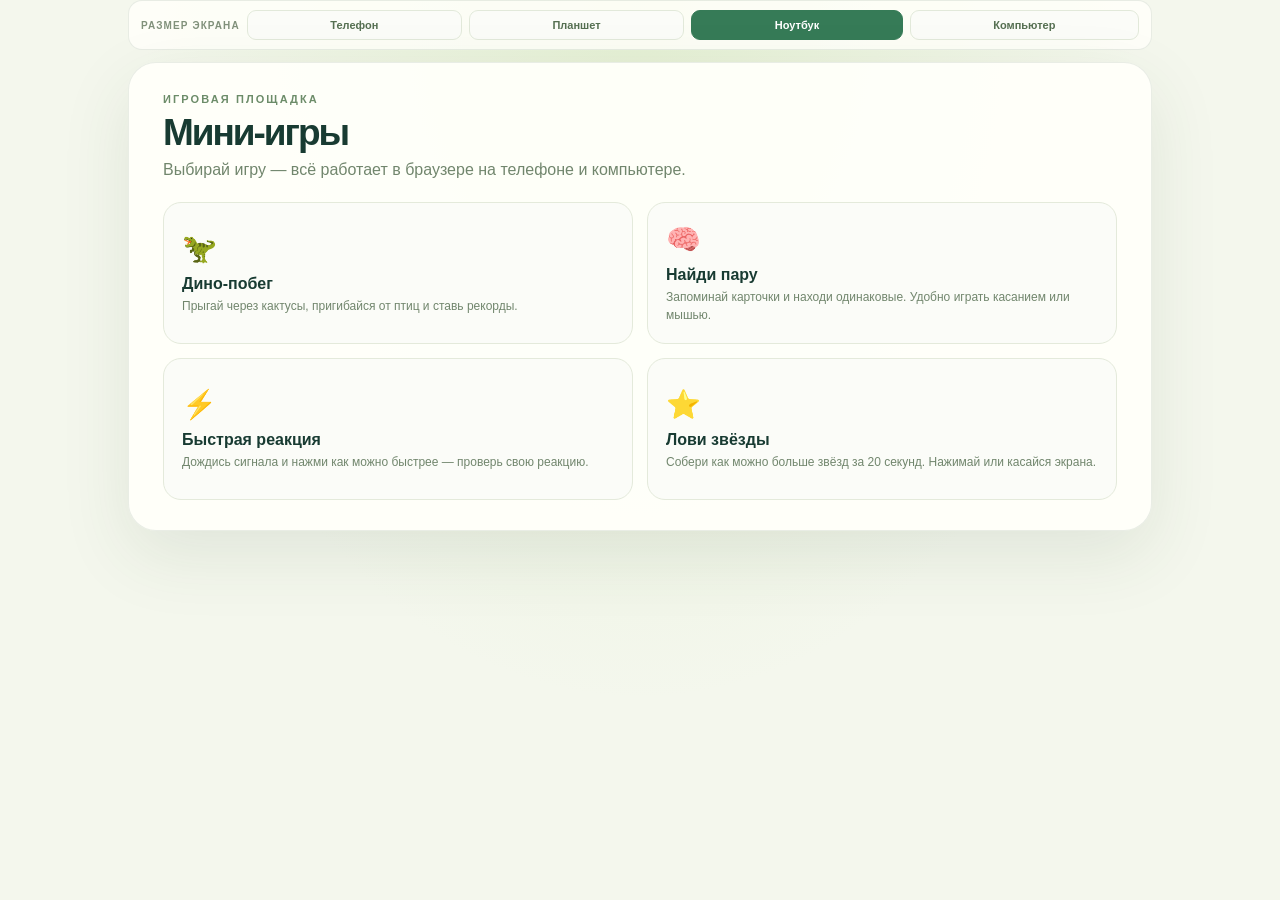
==== commit 84c86a14: "Add files via upload" ====
--- a/index.html
+++ b/index.html
@@ -23,8 +23,10 @@
       min-width: 320px;
       min-height: 100vh;
       margin: 0;
-      display: grid;
-      place-items: center;
+      display: flex;
+      flex-direction: column;
+      align-items: center;
+      justify-content: flex-start;
       overflow-x: hidden;
       background:
         radial-gradient(ellipse at 50% 0%, rgba(199, 225, 164, .34), transparent 55%),
@@ -40,6 +42,121 @@
       box-shadow: 0 24px 70px rgba(48, 74, 48, .12), 0 3px 10px rgba(48, 74, 48, .05);
     }
 
+    .game-lobby {
+      width: min(var(--preview-width, 1024px), calc(100% - 36px));
+      margin: 0 auto 18px;
+      padding: 30px 34px;
+      border: 1px solid rgba(38, 76, 59, .1);
+      border-radius: 28px;
+      background: rgba(255, 255, 250, .94);
+      box-shadow: 0 24px 70px rgba(48, 74, 48, .1);
+    }
+
+    .lobby-heading { margin-bottom: 23px; }
+    .lobby-heading h1 { margin-bottom: 7px; }
+    .lobby-heading p:last-child { margin: 0; color: #71866d; }
+
+    .game-cards {
+      display: grid;
+      grid-template-columns: repeat(2, minmax(0, 1fr));
+      gap: 14px;
+    }
+
+    .game-card {
+      min-height: 142px;
+      padding: 18px;
+      border: 1px solid #e4eadb;
+      border-radius: 18px;
+      color: #183b32;
+      background: #fbfcf8;
+      box-shadow: none;
+      text-align: left;
+      white-space: normal;
+    }
+
+    .game-card:hover { border-color: #bfd2b4; background: #f6f9f0; }
+    .game-card-icon { display: block; margin-bottom: 10px; font-size: 28px; }
+    .game-card-title { display: block; margin-bottom: 4px; font-size: 16px; }
+    .game-card-description { display: block; color: #71866d; font-size: 12px; font-weight: 500; line-height: 1.5; }
+    .game[hidden], .game-lobby[hidden] { display: none; }
+    .game-content[hidden], .mini-game[hidden] { display: none; }
+
+    .mini-game {
+      min-height: 300px;
+      padding: 22px;
+      border: 1px solid #e6ebdf;
+      border-radius: 18px;
+      background: #f7faef;
+      text-align: center;
+    }
+
+    .mini-game h2 { margin: 0 0 8px; font-size: clamp(22px, 4vw, 30px); }
+    .mini-game p { color: #71866d; }
+    .mini-status { min-height: 22px; color: #567052; font-size: 14px; font-weight: 700; }
+
+    .memory-grid {
+      display: grid;
+      grid-template-columns: repeat(4, minmax(48px, 84px));
+      justify-content: center;
+      gap: 9px;
+      margin: 22px auto 14px;
+    }
+
+    .memory-card {
+      min-height: 68px;
+      padding: 0;
+      border: 1px solid #dfe7d7;
+      border-radius: 13px;
+      color: #367b57;
+      background: #fffef8;
+      box-shadow: 0 3px 0 #e5ebdd;
+      font-size: 27px;
+    }
+
+    .memory-card.is-open, .memory-card.is-matched {
+      color: #234539;
+      background: #eaf2df;
+      box-shadow: none;
+    }
+
+    .reaction-pad {
+      width: min(100%, 480px);
+      min-height: 150px;
+      margin: 24px auto 0;
+      border-radius: 20px;
+      color: #fff;
+      background: #71866d;
+      font-size: 21px;
+    }
+
+    .reaction-pad.is-waiting { background: #dc9b4c; }
+    .reaction-pad.is-ready { background: #367b57; }
+
+    .target-field {
+      position: relative;
+      width: min(100%, 660px);
+      height: clamp(210px, 35vh, 320px);
+      margin: 16px auto 0;
+      overflow: hidden;
+      border: 1px solid #dfe7d7;
+      border-radius: 18px;
+      background: #fffef8;
+      touch-action: manipulation;
+    }
+
+    .target-button {
+      position: absolute;
+      min-width: 52px;
+      min-height: 52px;
+      padding: 0;
+      border-radius: 50%;
+      box-shadow: 0 4px 0 #276243;
+      font-size: 25px;
+      line-height: 1;
+    }
+
+    .mini-action { margin-top: 10px; }
+
     .topline, .scores, .bottomline {
       display: flex;
       align-items: center;
@@ -49,11 +166,12 @@
     .device-preview {
       width: min(var(--preview-width, 1024px), calc(100% - 36px));
       display: flex;
+      flex-wrap: wrap;
       align-items: center;
       gap: 7px;
       margin: 0 0 12px;
       padding: 9px 12px;
-      overflow-x: auto;
+      overflow-x: hidden;
       border: 1px solid rgba(38, 76, 59, .1);
       border-radius: 14px;
       background: rgba(255, 255, 250, .86);
@@ -69,7 +187,12 @@
       white-space: nowrap;
     }
 
+    @media (min-width: 601px) {
+      .device-preview-label { flex: 0 0 auto; }
+    }
+
     .device-preview button {
+      flex: 1 1 auto;
       min-height: 30px;
       padding: 0 10px;
       border: 1px solid #e2e9da;
@@ -87,6 +210,15 @@
       background: #367b57;
     }
 
+    .device-preview[data-preview="phone"] { gap: 4px; padding: 8px; }
+    .device-preview[data-preview="phone"] .device-preview-label { flex: 1 0 100%; }
+    .device-preview[data-preview="phone"] button {
+      flex: 1 1 0;
+      min-width: 0;
+      padding: 0 2px;
+      font-size: 9px;
+    }
+
     .test-mode-status {
       margin: 0 0 10px;
       color: #a06b34;
@@ -128,6 +260,8 @@
       margin: 16px 0 10px;
     }
 
+    .game-controls #backToGames { margin-right: auto; }
+
     .game-controls button {
       min-height: 34px;
       padding: 0 13px;
@@ -151,6 +285,8 @@
       font-weight: 800;
       letter-spacing: .12em;
     }
+
+    .scores[hidden] { display: none; }
 
     .scores strong {
       display: inline-block;
@@ -255,8 +391,17 @@
     }
 
     @media (max-width: 600px) {
-      .game, .device-preview { width: calc(100% - 20px); }
+      .game, .game-lobby, .device-preview { width: calc(100% - 20px); }
+      .device-preview { gap: 6px; padding: 9px; }
+      .device-preview-label { flex: 1 0 100%; }
+      .device-preview button { min-width: 0; padding: 0 5px; font-size: 10px; }
       .game { padding: 23px 16px 18px; border-radius: 22px; }
+      .game-lobby { padding: 23px 16px; border-radius: 22px; }
+      .game-cards { grid-template-columns: 1fr; gap: 10px; }
+      .game-card { min-height: 112px; }
+      .mini-game { padding: 18px 12px; }
+      .memory-grid { gap: 7px; }
+      .memory-card { min-height: 58px; }
       .badge { padding: 8px 10px; font-size: 10px; }
       .scores { gap: 12px; margin-top: 20px; }
       .game-controls { margin-top: 12px; }
@@ -275,6 +420,22 @@
     .game[data-preview="phone"] .scores strong { min-width: 35px; font-size: 15px; }
     .game[data-preview="phone"] .game-controls { margin-top: 12px; }
     .game[data-preview="phone"] .bottomline { font-size: 11px; }
+    .game[data-preview="phone"] .overlay { padding: 8px; }
+    .game[data-preview="phone"] .overlay h2 { margin-bottom: 4px; font-size: clamp(17px, 5vw, 22px); }
+    .game[data-preview="phone"] .overlay p { margin-bottom: 8px; font-size: 12px; }
+    .game[data-preview="phone"] #startButton {
+      min-height: 38px;
+      padding: 0 18px;
+      border-radius: 11px;
+      box-shadow: 0 3px 0 #276243, 0 5px 12px rgba(39, 98, 67, .16);
+      font-size: 12px;
+    }
+    .game-lobby[data-preview="phone"] { padding: 23px 16px; border-radius: 22px; }
+    .game-lobby[data-preview="phone"] .game-cards { grid-template-columns: 1fr; gap: 10px; }
+    .game-lobby[data-preview="phone"] .game-card { min-height: 112px; }
+    .game[data-preview="phone"] .mini-game { padding: 18px 12px; }
+    .game[data-preview="phone"] .memory-grid { gap: 7px; }
+    .game[data-preview="phone"] .memory-card { min-height: 58px; }
 
     @media (prefers-reduced-motion: reduce) {
       *, *::before, *::after { scroll-behavior: auto !important; transition-duration: .01ms !important; }
@@ -282,47 +443,80 @@
   </style>
 </head>
 <body>
-  <nav class="device-preview" aria-label="Проверка размеров экрана">
+  <nav class="device-preview" id="devicePreview" data-preview="laptop" aria-label="Проверка размеров экрана">
     <span class="device-preview-label">РАЗМЕР ЭКРАНА</span>
     <button type="button" data-preview-width="390" data-preview-kind="phone" aria-pressed="false">Телефон</button>
     <button type="button" data-preview-width="768" data-preview-kind="tablet" aria-pressed="false">Планшет</button>
     <button type="button" data-preview-width="1024" data-preview-kind="laptop" aria-pressed="true">Ноутбук</button>
     <button type="button" data-preview-width="1366" data-preview-kind="computer" aria-pressed="false">Компьютер</button>
   </nav>
-  <main class="game" data-preview="laptop">
+  <section class="game-lobby" id="gameLobby">
+    <header class="lobby-heading">
+      <p class="eyebrow">Игровая площадка</p>
+      <h1>Мини-игры</h1>
+      <p>Выбирай игру — всё работает в браузере на телефоне и компьютере.</p>
+    </header>
+    <div class="game-cards">
+      <button class="game-card" type="button" data-game="dino">
+        <span class="game-card-icon" aria-hidden="true">🦖</span>
+        <span class="game-card-title">Дино-побег</span>
+        <span class="game-card-description">Прыгай через кактусы, пригибайся от птиц и ставь рекорды.</span>
+      </button>
+      <button class="game-card" type="button" data-game="memory">
+        <span class="game-card-icon" aria-hidden="true">🧠</span>
+        <span class="game-card-title">Найди пару</span>
+        <span class="game-card-description">Запоминай карточки и находи одинаковые. Удобно играть касанием или мышью.</span>
+      </button>
+      <button class="game-card" type="button" data-game="reaction">
+        <span class="game-card-icon" aria-hidden="true">⚡</span>
+        <span class="game-card-title">Быстрая реакция</span>
+        <span class="game-card-description">Дождись сигнала и нажми как можно быстрее — проверь свою реакцию.</span>
+      </button>
+      <button class="game-card" type="button" data-game="stars">
+        <span class="game-card-icon" aria-hidden="true">⭐</span>
+        <span class="game-card-title">Лови звёзды</span>
+        <span class="game-card-description">Собери как можно больше звёзд за 20 секунд. Нажимай или касайся экрана.</span>
+      </button>
+    </div>
+  </section>
+  <main class="game" id="gameShell" data-preview="laptop" hidden>
     <header class="topline">
       <div>
         <p class="eyebrow">Маленькая большая игра</p>
-        <h1>Дино-побег</h1>
+        <h1 id="activeGameTitle">Дино-побег</h1>
       </div>
       <span class="badge">Авторский раннер · 🌵 🪽</span>
     </header>
 
-    <div class="scores" aria-live="polite" aria-atomic="true">
+    <div class="scores" id="dinoScores" aria-live="polite" aria-atomic="true">
       <span>СЧЁТ<strong id="score">00000</strong></span>
       <span>РЕКОРД<strong id="best">00000</strong></span>
     </div>
     <p class="test-mode-status" id="testModeStatus" role="status" hidden>РЕЖИМ ПРОВЕРКИ UFO · БЕССМЕРТИЕ И УСКОРЕНИЕ</p>
 
     <div class="game-controls" aria-label="Управление игрой">
+      <button id="backToGames" type="button">← Все игры</button>
       <button id="pauseButton" type="button" disabled>Пауза</button>
     </div>
 
-    <section class="arena" aria-label="Игровое поле">
-      <canvas id="gameCanvas" width="900" height="300" aria-label="Динозавр бежит по пустыне. Перепрыгивайте кактусы и птиц."></canvas>
-      <div class="overlay" id="overlay">
-        <div class="overlay-content">
-          <h2 id="overlayTitle">Готов к приключению?</h2>
-          <p id="overlayText">Прыгай через кактусы и ставь рекорды!</p>
-          <button id="startButton" type="button">Начать игру</button>
+    <div id="dinoContent" class="game-content">
+      <section class="arena" aria-label="Игровое поле">
+        <canvas id="gameCanvas" width="900" height="300" aria-label="Динозавр бежит по пустыне. Перепрыгивайте кактусы и птиц."></canvas>
+        <div class="overlay" id="overlay">
+          <div class="overlay-content">
+            <h2 id="overlayTitle">Готов к приключению?</h2>
+            <p id="overlayText">Прыгай через кактусы и ставь рекорды!</p>
+            <button id="startButton" type="button">Начать игру</button>
+          </div>
         </div>
-      </div>
-    </section>
-
-    <footer class="bottomline">
-      <span id="controlInstructions"></span>
-      <span id="pauseInstructions"><span class="key">P</span> — пауза</span>
-    </footer>
+      </section>
+
+      <footer class="bottomline">
+        <span id="controlInstructions"></span>
+        <span id="pauseInstructions"><span class="key">P</span> — пауза</span>
+      </footer>
+    </div>
+    <section class="mini-game" id="miniGameRoot" hidden aria-live="polite"></section>
   </main>
 
   <script>
@@ -339,6 +533,14 @@
       const controlInstructions = document.querySelector("#controlInstructions");
       const pauseInstructions = document.querySelector("#pauseInstructions");
       const testModeStatus = document.querySelector("#testModeStatus");
+      const devicePreview = document.querySelector("#devicePreview");
+      const gameLobby = document.querySelector("#gameLobby");
+      const gameShell = document.querySelector("#gameShell");
+      const dinoContent = document.querySelector("#dinoContent");
+      const dinoScores = document.querySelector("#dinoScores");
+      const activeGameTitle = document.querySelector("#activeGameTitle");
+      const miniGameRoot = document.querySelector("#miniGameRoot");
+      const backToGames = document.querySelector("#backToGames");
 
       const groundY = 238;
       const dino = { x: 105, y: groundY, vy: 0, width: 42, height: 48, legFrame: 0, ducking: false };
@@ -367,6 +569,7 @@
       let abductionScene = null;
       let ufoMilestoneReached = false;
       let cowMilestoneReached = false;
+      let miniGameCleanup = () => {};
 
       const coarsePointer = window.matchMedia("(pointer: coarse)");
       const hasTouchInput = () => coarsePointer.matches;
@@ -405,6 +608,248 @@
 
       function formatScore(value) {
         return String(Math.floor(value)).padStart(5, "0");
+      }
+
+      function openDinoGame() {
+        miniGameCleanup();
+        miniGameCleanup = () => {};
+        gameLobby.hidden = true;
+        gameShell.hidden = false;
+        dinoContent.hidden = false;
+        dinoScores.hidden = false;
+        miniGameRoot.hidden = true;
+        testModeStatus.hidden = !testMode;
+        activeGameTitle.textContent = "Дино-побег";
+        document.title = "Дино-побег — мини-игры";
+        pauseButton.hidden = false;
+        pauseButton.disabled = state !== "playing" && state !== "paused";
+        document.querySelector(".game .badge").textContent = "Авторский раннер · 🌵 🪽";
+
+        if (state === "ready") {
+          overlayTitle.textContent = "Готов к приключению?";
+          overlayText.textContent = "Прыгай через кактусы и ставь рекорды!";
+          startButton.textContent = "Начать игру";
+          overlay.hidden = false;
+        }
+      }
+
+      function openMiniGame(title, render) {
+        miniGameCleanup();
+        miniGameCleanup = () => {};
+        cancelAnimationFrame(animationFrame);
+        if (state === "playing" || state === "paused") {
+          state = "ready";
+          dino.ducking = false;
+          pauseButton.textContent = "Пауза";
+        }
+        gameLobby.hidden = true;
+        gameShell.hidden = false;
+        dinoContent.hidden = true;
+        dinoScores.hidden = true;
+        testModeStatus.hidden = true;
+        miniGameRoot.hidden = false;
+        pauseButton.hidden = true;
+        activeGameTitle.textContent = title;
+        document.title = `${title} — мини-игры`;
+        document.querySelector(".game .badge").textContent = "Мини-игра · на телефоне и компьютере";
+        miniGameCleanup = render(miniGameRoot);
+      }
+
+      function returnToLobby() {
+        miniGameCleanup();
+        miniGameCleanup = () => {};
+        cancelAnimationFrame(animationFrame);
+        if (state === "playing" || state === "paused") {
+          state = "ready";
+          dino.ducking = false;
+          overlay.hidden = false;
+          overlayTitle.textContent = "Готов к приключению?";
+          overlayText.textContent = "Прыгай через кактусы и ставь рекорды!";
+          startButton.textContent = "Начать игру";
+        }
+        pauseButton.hidden = false;
+        pauseButton.disabled = true;
+        pauseButton.textContent = "Пауза";
+        miniGameRoot.hidden = true;
+        gameShell.hidden = true;
+        gameLobby.hidden = false;
+        document.title = "Мини-игры — игры в браузере";
+      }
+
+      function renderMemoryGame(root) {
+        const symbols = ["🦖", "🌵", "⭐", "🛸", "🍰", "🐄"];
+        const cards = [...symbols, ...symbols].sort(() => Math.random() - .5);
+        const opened = [];
+        const matched = new Set();
+        let turns = 0;
+        let locked = false;
+        let mismatchTimer = 0;
+        root.innerHTML = `
+          <h2>Найди пару</h2>
+          <p>Открой две одинаковые карточки.</p>
+          <div class="mini-status" id="memoryStatus">Ходы: 0 · Пары: 0 из 6</div>
+          <div class="memory-grid" aria-label="Карточки для игры на память"></div>
+          <button class="mini-action" id="memoryRestart" type="button">Перемешать</button>`;
+        const grid = root.querySelector(".memory-grid");
+        const status = root.querySelector("#memoryStatus");
+        const restart = root.querySelector("#memoryRestart");
+
+        function buildCards() {
+          grid.replaceChildren();
+          cards.forEach((symbol, index) => {
+            const button = document.createElement("button");
+            button.type = "button";
+            button.className = "memory-card";
+            button.textContent = "?";
+            button.setAttribute("aria-label", `Карточка ${index + 1}, закрыта`);
+            button.addEventListener("click", () => {
+              if (locked || matched.has(index) || opened.includes(index)) return;
+              opened.push(index);
+              button.textContent = symbol;
+              button.classList.add("is-open");
+              button.setAttribute("aria-label", `Карточка ${index + 1}: ${symbol}`);
+              if (opened.length === 2) {
+                turns++;
+                locked = true;
+                const [first, second] = opened;
+                if (cards[first] === cards[second]) {
+                  matched.add(first);
+                  matched.add(second);
+                  grid.children[first].classList.add("is-matched");
+                  grid.children[second].classList.add("is-matched");
+                  opened.length = 0;
+                  locked = false;
+                  status.textContent = matched.size === cards.length
+                    ? `Победа! Все пары найдены за ${turns} ходов.`
+                    : `Ходы: ${turns} · Пары: ${matched.size / 2} из 6`;
+                  return;
+                }
+                status.textContent = `Ходы: ${turns} · Пары: ${matched.size / 2} из 6`;
+                mismatchTimer = window.setTimeout(() => {
+                  for (const cardIndex of opened) {
+                    const card = grid.children[cardIndex];
+                    card.textContent = "?";
+                    card.classList.remove("is-open");
+                    card.setAttribute("aria-label", `Карточка ${cardIndex + 1}, закрыта`);
+                  }
+                  opened.length = 0;
+                  locked = false;
+                }, 700);
+              }
+            });
+            grid.append(button);
+          });
+        }
+
+        buildCards();
+        restart.addEventListener("click", () => {
+          clearTimeout(mismatchTimer);
+          cards.sort(() => Math.random() - .5);
+          opened.length = 0;
+          matched.clear();
+          turns = 0;
+          locked = false;
+          status.textContent = "Ходы: 0 · Пары: 0 из 6";
+          buildCards();
+        });
+        return () => clearTimeout(mismatchTimer);
+      }
+
+      function renderReactionGame(root) {
+        root.innerHTML = `
+          <h2>Быстрая реакция</h2>
+          <p>Нажми кнопку, чтобы начать. Потом жди зелёный сигнал.</p>
+          <div class="mini-status" id="reactionStatus" role="status">Не торопись!</div>
+          <button class="reaction-pad" id="reactionPad" type="button">Начать</button>`;
+        const button = root.querySelector("#reactionPad");
+        const status = root.querySelector("#reactionStatus");
+        let phase = "idle";
+        let timer = 0;
+        let readyAt = 0;
+
+        button.addEventListener("click", () => {
+          if (phase === "idle") {
+            phase = "waiting";
+            button.classList.add("is-waiting");
+            button.textContent = "Жди зелёный!";
+            status.textContent = "Не нажимай, пока кнопка не позеленеет.";
+            timer = window.setTimeout(() => {
+              phase = "ready";
+              readyAt = performance.now();
+              button.classList.remove("is-waiting");
+              button.classList.add("is-ready");
+              button.textContent = "ЖМИ!";
+              status.textContent = "Сейчас!";
+            }, 1200 + Math.random() * 2200);
+          } else if (phase === "waiting") {
+            clearTimeout(timer);
+            phase = "idle";
+            button.classList.remove("is-waiting");
+            button.textContent = "Попробовать ещё";
+            status.textContent = "Слишком рано! Нажми, чтобы начать заново.";
+          } else {
+            const reaction = Math.round(performance.now() - readyAt);
+            phase = "idle";
+            button.classList.remove("is-ready");
+            button.textContent = "Ещё раз";
+            status.textContent = `Твоя реакция: ${reaction} мс`;
+          }
+        });
+        return () => clearTimeout(timer);
+      }
+
+      function renderStarsGame(root) {
+        root.innerHTML = `
+          <h2>Лови звёзды</h2>
+          <p>Нажимай на звёздочки, пока не закончились 20 секунд.</p>
+          <div class="mini-status" id="starsStatus" role="status">Счёт: 0 · Время: 20</div>
+          <div class="target-field" id="targetField">
+            <button class="target-button" id="starTarget" type="button" aria-label="Поймать звезду" hidden>⭐</button>
+          </div>
+          <button class="mini-action" id="starsStart" type="button">Начать игру</button>`;
+        const status = root.querySelector("#starsStatus");
+        const field = root.querySelector("#targetField");
+        const target = root.querySelector("#starTarget");
+        const start = root.querySelector("#starsStart");
+        let score = 0;
+        let seconds = 20;
+        let interval = 0;
+
+        function moveTarget() {
+          const maxX = Math.max(30, field.clientWidth - 35);
+          const maxY = Math.max(40, field.clientHeight - 35);
+          target.style.left = `${25 + Math.random() * (maxX - 25)}px`;
+          target.style.top = `${25 + Math.random() * (maxY - 25)}px`;
+        }
+
+        target.addEventListener("click", () => {
+          if (seconds <= 0) return;
+          score++;
+          status.textContent = `Счёт: ${score} · Время: ${seconds}`;
+          moveTarget();
+        });
+        start.addEventListener("click", () => {
+          clearInterval(interval);
+          score = 0;
+          seconds = 20;
+          status.textContent = "Счёт: 0 · Время: 20";
+          target.hidden = false;
+          start.disabled = true;
+          moveTarget();
+          interval = window.setInterval(() => {
+            seconds--;
+            if (seconds <= 0) {
+              clearInterval(interval);
+              target.hidden = true;
+              start.disabled = false;
+              start.textContent = "Играть ещё";
+              status.textContent = `Время вышло! Ты поймал звёзд: ${score}.`;
+              return;
+            }
+            status.textContent = `Счёт: ${score} · Время: ${seconds}`;
+          }, 1000);
+        });
+        return () => clearInterval(interval);
       }
 
       function startGame() {
@@ -917,10 +1362,33 @@
         else startGame();
       });
       pauseButton.addEventListener("click", togglePause);
+      backToGames.addEventListener("click", returnToLobby);
+      gameLobby.querySelectorAll("[data-game]").forEach((card) => {
+        card.addEventListener("click", () => {
+          switch (card.dataset.game) {
+            case "dino":
+              openDinoGame();
+              break;
+            case "memory":
+              openMiniGame("Найди пару", renderMemoryGame);
+              break;
+            case "reaction":
+              openMiniGame("Быстрая реакция", renderReactionGame);
+              break;
+            case "stars":
+              openMiniGame("Лови звёзды", renderStarsGame);
+              break;
+            default:
+              throw new Error(`Неизвестная мини-игра: ${card.dataset.game}`);
+          }
+        });
+      });
       document.querySelectorAll(".device-preview [data-preview-width]").forEach((button) => {
         button.addEventListener("click", () => {
           document.documentElement.style.setProperty("--preview-width", `${button.dataset.previewWidth}px`);
-          document.querySelector(".game").dataset.preview = button.dataset.previewKind;
+          gameShell.dataset.preview = button.dataset.previewKind;
+          gameLobby.dataset.preview = button.dataset.previewKind;
+          devicePreview.dataset.preview = button.dataset.previewKind;
           document.querySelectorAll(".device-preview [data-preview-width]").forEach((preset) => {
             preset.setAttribute("aria-pressed", String(preset === button));
           });
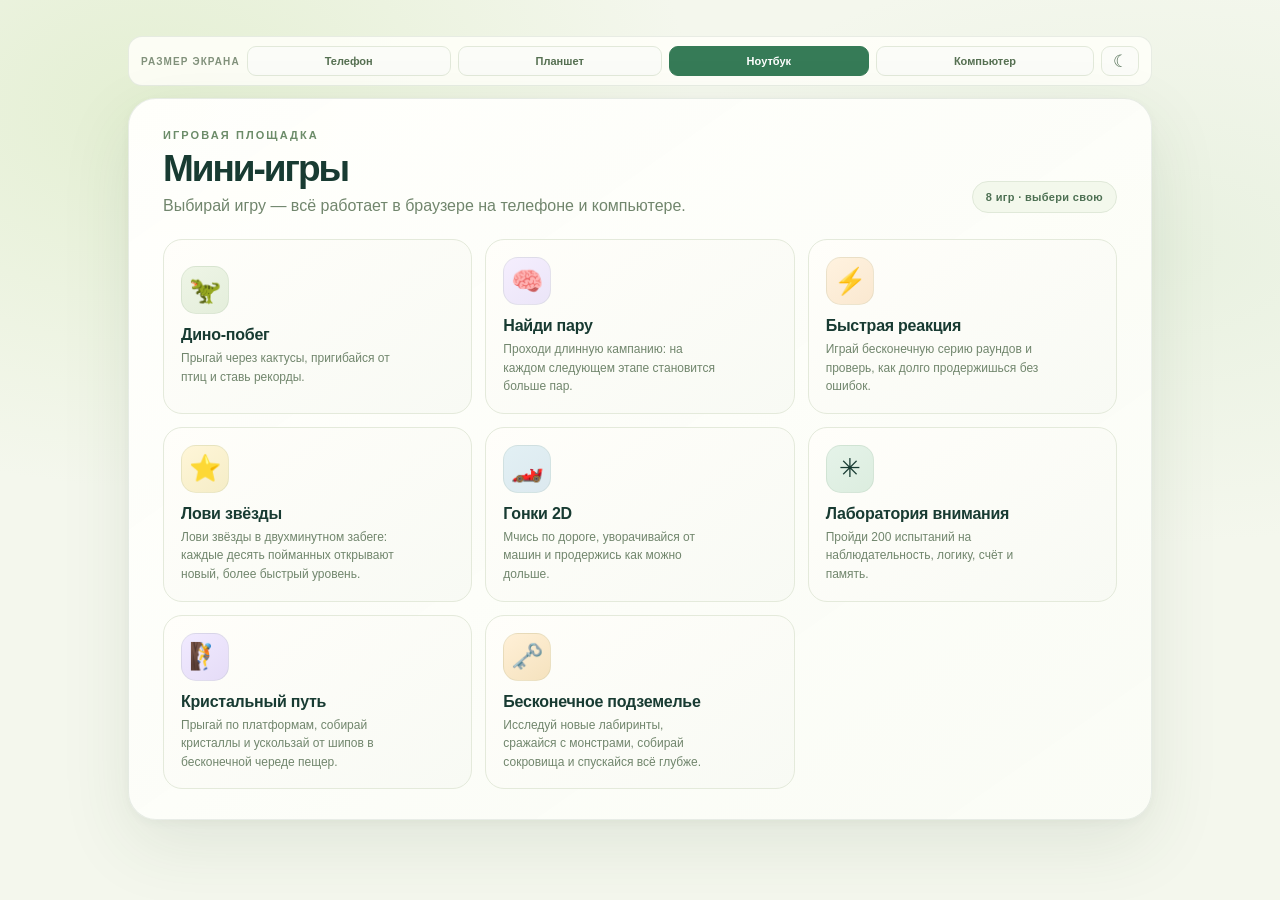
==== commit fa174453: "Add files via upload" ====
--- a/index.html
+++ b/index.html
@@ -4,7 +4,7 @@
   <meta charset="UTF-8">
   <meta name="viewport" content="width=device-width, initial-scale=1.0">
   <meta name="theme-color" content="#f4f7ed">
-  <title>Дино-побег — игра в браузере</title>
+  <title>Мини-игры — игры в браузере</title>
   <style>
     :root {
       color-scheme: light;
@@ -23,13 +23,15 @@
       min-width: 320px;
       min-height: 100vh;
       margin: 0;
+      padding: clamp(16px, 4vh, 36px) 0 24px;
       display: flex;
       flex-direction: column;
       align-items: center;
       justify-content: flex-start;
       overflow-x: hidden;
       background:
-        radial-gradient(ellipse at 50% 0%, rgba(199, 225, 164, .34), transparent 55%),
+        radial-gradient(ellipse at 12% 12%, rgba(199, 225, 164, .36), transparent 34%),
+        radial-gradient(ellipse at 90% 28%, rgba(196, 222, 183, .24), transparent 32%),
         #f4f7ed;
     }
 
@@ -43,41 +45,101 @@
     }
 
     .game-lobby {
+      position: relative;
+      isolation: isolate;
       width: min(var(--preview-width, 1024px), calc(100% - 36px));
       margin: 0 auto 18px;
       padding: 30px 34px;
       border: 1px solid rgba(38, 76, 59, .1);
       border-radius: 28px;
-      background: rgba(255, 255, 250, .94);
-      box-shadow: 0 24px 70px rgba(48, 74, 48, .1);
-    }
-
-    .lobby-heading { margin-bottom: 23px; }
+      background: linear-gradient(145deg, rgba(255, 255, 252, .98), rgba(250, 252, 245, .96));
+      box-shadow: 0 24px 70px rgba(48, 74, 48, .1), 0 3px 10px rgba(48, 74, 48, .04);
+    }
+
+    .lobby-heading {
+      margin-bottom: 24px;
+      display: flex;
+      align-items: flex-end;
+      justify-content: space-between;
+      gap: 18px;
+    }
+    .lobby-copy { position: relative; z-index: 1; }
     .lobby-heading h1 { margin-bottom: 7px; }
     .lobby-heading p:last-child { margin: 0; color: #71866d; }
+    .lobby-count {
+      flex: 0 0 auto;
+      margin-bottom: 2px;
+      padding: 9px 13px;
+      border: 1px solid #e0e9d9;
+      border-radius: 999px;
+      color: #4d7053;
+      background: #f3f8ec;
+      font-size: 11px;
+      font-weight: 800;
+      letter-spacing: .03em;
+    }
 
     .game-cards {
       display: grid;
-      grid-template-columns: repeat(2, minmax(0, 1fr));
-      gap: 14px;
+      grid-template-columns: repeat(3, minmax(0, 1fr));
+      gap: 13px;
     }
 
     .game-card {
-      min-height: 142px;
-      padding: 18px;
+      position: relative;
+      min-height: 166px;
+      padding: 17px;
+      overflow: hidden;
       border: 1px solid #e4eadb;
-      border-radius: 18px;
+      border-radius: 19px;
       color: #183b32;
-      background: #fbfcf8;
+      background: linear-gradient(145deg, #fffefa, #f8faf4);
       box-shadow: none;
       text-align: left;
       white-space: normal;
-    }
-
-    .game-card:hover { border-color: #bfd2b4; background: #f6f9f0; }
-    .game-card-icon { display: block; margin-bottom: 10px; font-size: 28px; }
-    .game-card-title { display: block; margin-bottom: 4px; font-size: 16px; }
-    .game-card-description { display: block; color: #71866d; font-size: 12px; font-weight: 500; line-height: 1.5; }
+      transition: border-color .18s ease, background .18s ease, box-shadow .18s ease, transform .18s ease;
+    }
+
+    .game-card::after {
+      content: "";
+      position: absolute;
+      right: 20px;
+      bottom: 22px;
+      width: 8px;
+      height: 8px;
+      border-top: 1.5px solid #6c8c69;
+      border-right: 1.5px solid #6c8c69;
+      opacity: 0;
+      transform: translate(-3px, 3px);
+      transition: opacity .18s ease, transform .18s ease;
+    }
+    .game-card:hover {
+      border-color: #bfd2b4;
+      background: linear-gradient(145deg, #fffefa, #f3f8ec);
+      box-shadow: 0 10px 22px rgba(48, 74, 48, .08);
+      transform: translateY(-3px);
+    }
+    .game-card:hover::after, .game-card:focus-visible::after { opacity: 1; transform: translate(0, 0); }
+    .game-card-icon {
+      display: grid;
+      width: 48px;
+      height: 48px;
+      margin-bottom: 12px;
+      place-items: center;
+      border: 1px solid rgba(68, 111, 68, .09);
+      border-radius: 15px;
+      background: linear-gradient(145deg, #eef5e6, #e4eedb);
+      font-size: 26px;
+    }
+    .game-card:nth-child(2) .game-card-icon { background: linear-gradient(145deg, #f5eefe, #ebe5f8); }
+    .game-card:nth-child(3) .game-card-icon { background: linear-gradient(145deg, #fff2df, #fae8d0); }
+    .game-card:nth-child(4) .game-card-icon { background: linear-gradient(145deg, #fff6d8, #f5edc7); }
+    .game-card:nth-child(5) .game-card-icon { background: linear-gradient(145deg, #e2f0f4, #dce9ef); }
+    .game-card:nth-child(6) .game-card-icon { background: linear-gradient(145deg, #e5f3e9, #dceddf); }
+    .game-card:nth-child(7) .game-card-icon { background: linear-gradient(145deg, #f1eaff, #e5dcf7); }
+    .game-card:nth-child(8) .game-card-icon { background: linear-gradient(145deg, #fff0d7, #f5e2be); }
+    .game-card-title { display: block; margin-bottom: 5px; font-size: 16px; letter-spacing: -.015em; }
+    .game-card-description { display: block; max-width: 32ch; color: #71866d; font-size: 12px; font-weight: 500; line-height: 1.55; }
     .game[hidden], .game-lobby[hidden] { display: none; }
     .game-content[hidden], .mini-game[hidden] { display: none; }
 
@@ -154,6 +216,158 @@
       font-size: 25px;
       line-height: 1;
     }
+
+    .racing-game { max-width: 540px; margin: 0 auto; }
+    .racing-canvas {
+      width: min(100%, 420px);
+      height: auto;
+      margin: 12px auto;
+      border: 3px solid #d8e1cf;
+      border-radius: 18px;
+      background: #53645a;
+      aspect-ratio: 3 / 4;
+      touch-action: none;
+    }
+
+    .racing-controls {
+      display: flex;
+      justify-content: center;
+      gap: 22px;
+      margin: 10px auto;
+      touch-action: none;
+      user-select: none;
+    }
+
+    .racing-controls button {
+      width: 86px;
+      min-height: 60px;
+      padding: 0;
+      border-radius: 16px;
+      font-size: 25px;
+      touch-action: none;
+      user-select: none;
+    }
+
+    .dungeon-game { max-width: 760px; margin: 0 auto; }
+    .dungeon-canvas {
+      display: block;
+      width: min(100%, 600px);
+      height: auto;
+      aspect-ratio: auto;
+      margin: 14px auto;
+      border: 3px solid #d8e1cf;
+      border-radius: 17px;
+      background: #182522;
+      image-rendering: pixelated;
+    }
+    .dungeon-controls { display: flex; align-items: center; justify-content: center; gap: 12px; margin: 10px auto; }
+    .dungeon-pad { display: grid; grid-template-columns: repeat(3, 52px); grid-template-rows: repeat(2, 46px); gap: 5px; }
+    .dungeon-pad button { min-width: 0; min-height: 0; padding: 0; border-radius: 11px; font-size: 19px; }
+    .dungeon-pad [data-step="up"] { grid-column: 2; grid-row: 1; }
+    .dungeon-pad [data-step="left"] { grid-column: 1; grid-row: 2; }
+    .dungeon-pad [data-step="down"] { grid-column: 2; grid-row: 2; }
+    .dungeon-pad [data-step="right"] { grid-column: 3; grid-row: 2; }
+    .dungeon-attack { min-width: 92px; min-height: 62px; font-size: 13px; }
+    .dungeon-hint { margin: 8px 0 0; font-size: 12px; }
+
+    .challenge-game { max-width: 820px; margin: 0 auto; }
+    .challenge-canvas {
+      display: block;
+      width: min(100%, 800px);
+      height: auto;
+      aspect-ratio: auto;
+      margin: 14px auto;
+      border: 3px solid #d8e1cf;
+      border-radius: 18px;
+      background: #263a3d;
+      touch-action: none;
+    }
+    .challenge-controls {
+      display: flex;
+      align-items: center;
+      justify-content: center;
+      gap: 12px;
+      margin: 11px auto;
+      touch-action: none;
+      user-select: none;
+    }
+    .challenge-controls button {
+      min-width: 58px;
+      min-height: 52px;
+      padding: 0 12px;
+      border-radius: 14px;
+      font-size: 20px;
+      touch-action: none;
+      user-select: none;
+    }
+    .challenge-controls .jump-button { min-width: 112px; font-size: 14px; }
+    .challenge-help { margin: 8px 0 0; font-size: 12px; }
+    .attention-game {
+      --attention-muted: #a8b1c2;
+      --attention-lime: #b9f36b;
+      max-width: 720px;
+      margin: 0 auto;
+      overflow: hidden;
+      border: 1px solid rgba(226, 235, 255, .13);
+      border-radius: 22px;
+      color: #f5f7ff;
+      background: linear-gradient(145deg, #242f40, #1a2331);
+      box-shadow: 0 20px 48px rgba(18, 32, 27, .2);
+      text-align: left;
+    }
+
+    .attention-head { padding: clamp(18px, 4vw, 30px) clamp(16px, 5vw, 34px) 17px; }
+    .attention-eyebrow { margin: 0 0 8px; color: var(--attention-lime); font-size: 10px; font-weight: 800; letter-spacing: .15em; text-transform: uppercase; }
+    .attention-game h2 { margin: 0; color: #f5f7ff; font-size: clamp(23px, 5vw, 34px); }
+    .attention-subtitle { margin: 8px 0 0; color: var(--attention-muted); font-size: 13px; line-height: 1.5; }
+    .attention-difficulty { margin: 0 clamp(16px, 5vw, 34px) 16px; display: flex; align-items: center; justify-content: space-between; gap: 12px; color: var(--attention-muted); font-size: 12px; font-weight: 700; }
+    .attention-difficulty select { min-height: 38px; max-width: 64%; padding: 0 32px 0 11px; border: 1px solid rgba(226, 235, 255, .18); border-radius: 10px; color: #f5f7ff; background: #263346; font: inherit; font-size: 12px; }
+    .attention-difficulty select:focus-visible { outline: 3px solid var(--attention-lime); outline-offset: 2px; }
+    .attention-progress { padding: 0 clamp(16px, 5vw, 34px) 18px; }
+    .attention-progress-copy { margin-bottom: 8px; display: flex; justify-content: space-between; gap: 10px; color: var(--attention-muted); font-size: 11px; font-weight: 700; }
+    .attention-progress-copy strong { color: #fff; }
+    .attention-track { height: 7px; overflow: hidden; border-radius: 99px; background: rgba(5, 10, 18, .55); }
+    .attention-fill { width: 0; height: 100%; border-radius: inherit; background: linear-gradient(90deg, #83d8a0, var(--attention-lime)); transition: width .2s ease; }
+    .attention-stage { min-height: 310px; padding: clamp(17px, 4vw, 28px) clamp(16px, 5vw, 34px); border-top: 1px solid rgba(226, 235, 255, .13); background: rgba(12, 18, 28, .34); }
+    .attention-stage-top { margin-bottom: 16px; display: flex; justify-content: space-between; gap: 10px; color: #c0cad9; font-size: 10px; font-weight: 800; letter-spacing: .12em; text-transform: uppercase; }
+    .attention-stage-number { padding: 5px 9px; border: 1px solid rgba(226, 235, 255, .13); border-radius: 99px; letter-spacing: normal; }
+    .attention-question { min-height: 48px; margin: 0 0 17px; color: #f5f7ff; font-size: clamp(16px, 3.5vw, 20px); line-height: 1.4; }
+    .attention-grid { display: grid; grid-template-columns: repeat(3, minmax(0, 1fr)); gap: 9px; }
+    .attention-choice {
+      min-width: 0; min-height: 94px; padding: 10px 6px; display: flex; flex-direction: column; align-items: center; justify-content: center; gap: 7px;
+      border: 1px solid rgba(226, 235, 255, .13); border-radius: 13px; color: #eff3fb;
+      background: linear-gradient(155deg, rgba(52, 66, 87, .85), rgba(34, 45, 61, .8)); cursor: pointer;
+    }
+    .attention-choice:hover:not(:disabled) { border-color: rgba(185, 243, 107, .65); background: #344353; }
+    .attention-choice:focus-visible, .attention-submit:focus-visible, .attention-next:focus-visible { outline: 3px solid var(--attention-lime); outline-offset: 3px; }
+    .attention-choice:disabled { cursor: default; }
+    .attention-choice.is-selected { border-color: var(--attention-lime); background: rgba(185, 243, 107, .13); }
+    .attention-choice.is-correct, .attention-answer.is-correct { border-color: #8de6a5; background: rgba(81, 163, 117, .22); }
+    .attention-icon { font-size: clamp(28px, 8vw, 40px); line-height: 1; }
+    .attention-label { color: #c3cada; font-size: 11px; font-weight: 700; text-align: center; }
+    .attention-submit, .attention-answer {
+      min-height: 40px; padding: 0 13px; border: 1px solid rgba(185, 243, 107, .4); border-radius: 10px;
+      color: #19241b; background: var(--attention-lime); font-weight: 800; cursor: pointer;
+    }
+    .attention-submit { grid-column: 1 / -1; justify-self: center; }
+    .attention-answer { color: #eff3fb; background: rgba(53, 67, 87, .75); border-color: rgba(226, 235, 255, .13); }
+    .attention-answer:hover:not(:disabled) { border-color: var(--attention-lime); }
+    .attention-answer:disabled { cursor: default; }
+    .attention-answers { margin-top: 12px; display: grid; grid-template-columns: repeat(3, minmax(0, 1fr)); gap: 8px; }
+    .attention-sequence { min-height: 74px; margin: 0; padding: 14px; display: flex; flex-wrap: wrap; align-items: center; justify-content: center; gap: 8px; border: 1px solid rgba(226, 235, 255, .13); border-radius: 13px; color: #fff; background: rgba(3, 9, 17, .32); font-size: clamp(23px, 7vw, 34px); letter-spacing: .06em; }
+    .attention-feedback { min-height: 20px; margin: 12px 0 0; color: var(--attention-muted); font-size: 12px; font-weight: 700; }
+    .attention-feedback[data-kind="good"] { color: #a6edb7; }
+    .attention-feedback[data-kind="bad"] { color: #ffaaaa; }
+    .attention-footer { min-height: 55px; padding: 12px clamp(16px, 5vw, 34px); display: flex; align-items: center; justify-content: space-between; gap: 12px; border-top: 1px solid rgba(226, 235, 255, .13); }
+    .attention-hint { margin: 0; color: #9da8ba; font-size: 10px; line-height: 1.45; }
+    .attention-next { min-height: 38px; padding: 0 13px; border: 0; border-radius: 10px; color: #19241b; background: var(--attention-lime); font-size: 11px; font-weight: 900; cursor: pointer; }
+    .attention-next[hidden], .attention-complete[hidden] { display: none; }
+    .attention-complete { min-height: 270px; padding: 28px 18px; display: grid; place-items: center; text-align: center; }
+    .attention-complete p { max-width: 440px; color: var(--attention-muted); line-height: 1.5; }
+    .attention-complete .attention-next { margin-top: 8px; }
+    .attention-disclaimer { margin: 11px 0 0; color: #81917b; font-size: 10px; text-align: center; }
+
+    .racing-hint { margin: 8px 0 0; font-size: 12px; }
 
     .mini-action { margin-top: 10px; }
 
@@ -210,6 +424,14 @@
       background: #367b57;
     }
 
+    .device-preview .theme-toggle {
+      flex: 0 0 38px;
+      min-width: 38px;
+      padding: 0;
+      color: #506d53;
+      font-size: 17px;
+    }
+
     .device-preview[data-preview="phone"] { gap: 4px; padding: 8px; }
     .device-preview[data-preview="phone"] .device-preview-label { flex: 1 0 100%; }
     .device-preview[data-preview="phone"] button {
@@ -322,7 +544,7 @@
       display: grid;
       place-items: center;
       padding: 20px;
-      background: rgba(247, 250, 239, .62);
+      background: rgba(247, 250, 239, .42);
       text-align: center;
       transition: opacity .18s ease, visibility .18s ease;
     }
@@ -392,16 +614,33 @@
 
     @media (max-width: 600px) {
       .game, .game-lobby, .device-preview { width: calc(100% - 20px); }
-      .device-preview { gap: 6px; padding: 9px; }
+      .device-preview { gap: 4px; padding: 9px; }
       .device-preview-label { flex: 1 0 100%; }
-      .device-preview button { min-width: 0; padding: 0 5px; font-size: 10px; }
+      .device-preview button { flex: 1 1 0; min-width: 0; padding: 0 2px; font-size: 9px; }
       .game { padding: 23px 16px 18px; border-radius: 22px; }
+      .game #gameCanvas { aspect-ratio: 3 / 2; }
+      .game .topline { align-items: flex-start; gap: 10px; }
+      .game .topline > div { min-width: 0; }
+      .game .topline h1 { overflow-wrap: anywhere; }
+      .game .badge { flex: 0 1 145px; max-width: 48%; white-space: normal; text-align: right; line-height: 1.35; }
       .game-lobby { padding: 23px 16px; border-radius: 22px; }
+      .lobby-heading { align-items: flex-start; flex-direction: column; gap: 12px; margin-bottom: 18px; }
+      .lobby-count { padding: 7px 11px; }
       .game-cards { grid-template-columns: 1fr; gap: 10px; }
-      .game-card { min-height: 112px; }
+      .game-card { min-height: 140px; padding: 15px; }
       .mini-game { padding: 18px 12px; }
+      .attention-difficulty { align-items: flex-start; flex-direction: column; gap: 7px; }
+      .attention-difficulty select { max-width: 100%; width: 100%; }
       .memory-grid { gap: 7px; }
       .memory-card { min-height: 58px; }
+      .racing-controls button { width: 96px; min-height: 64px; }
+      .challenge-controls { gap: 8px; }
+      .challenge-controls button { min-width: 54px; min-height: 54px; padding: 0 10px; }
+      .challenge-controls .jump-button { min-width: 104px; }
+      .dungeon-controls { gap: 8px; }
+      .dungeon-pad { grid-template-columns: repeat(3, 44px); grid-template-rows: repeat(2, 46px); gap: 4px; }
+      .dungeon-pad button { min-height: 50px; }
+      .dungeon-attack { min-width: 70px; min-height: 58px; padding: 0 8px; }
       .badge { padding: 8px 10px; font-size: 10px; }
       .scores { gap: 12px; margin-top: 20px; }
       .game-controls { margin-top: 12px; }
@@ -415,6 +654,11 @@
       border-radius: 22px;
     }
 
+    .game[data-preview="phone"] .topline { align-items: flex-start; gap: 10px; }
+    .game[data-preview="phone"] #gameCanvas { aspect-ratio: 3 / 2; }
+    .game[data-preview="phone"] .topline > div { min-width: 0; }
+    .game[data-preview="phone"] .topline h1 { overflow-wrap: anywhere; }
+    .game[data-preview="phone"] .badge { flex: 0 1 145px; max-width: 48%; white-space: normal; text-align: right; line-height: 1.35; }
     .game[data-preview="phone"] .badge { padding: 8px 10px; font-size: 10px; }
     .game[data-preview="phone"] .scores { gap: 12px; margin-top: 20px; }
     .game[data-preview="phone"] .scores strong { min-width: 35px; font-size: 15px; }
@@ -432,10 +676,131 @@
     }
     .game-lobby[data-preview="phone"] { padding: 23px 16px; border-radius: 22px; }
     .game-lobby[data-preview="phone"] .game-cards { grid-template-columns: 1fr; gap: 10px; }
-    .game-lobby[data-preview="phone"] .game-card { min-height: 112px; }
+    .game-lobby[data-preview="phone"] .lobby-heading { align-items: flex-start; flex-direction: column; gap: 12px; margin-bottom: 18px; }
+    .game-lobby[data-preview="phone"] .lobby-count { padding: 7px 11px; }
+    .game-lobby[data-preview="phone"] .game-card { min-height: 140px; padding: 15px; }
+    .game-lobby[data-preview="tablet"] .game-cards { grid-template-columns: repeat(2, minmax(0, 1fr)); }
     .game[data-preview="phone"] .mini-game { padding: 18px 12px; }
     .game[data-preview="phone"] .memory-grid { gap: 7px; }
     .game[data-preview="phone"] .memory-card { min-height: 58px; }
+    .game[data-preview="phone"] .racing-controls button { width: 96px; min-height: 64px; }
+    .game[data-preview="phone"] .challenge-controls { gap: 8px; }
+    .game[data-preview="phone"] .challenge-controls button { min-width: 54px; min-height: 54px; padding: 0 10px; }
+    .game[data-preview="phone"] .challenge-controls .jump-button { min-width: 104px; }
+    .game[data-preview="phone"] .dungeon-controls { gap: 8px; }
+    .game[data-preview="phone"] .dungeon-pad { grid-template-columns: repeat(3, 44px); grid-template-rows: repeat(2, 46px); gap: 4px; }
+    .game[data-preview="phone"] .dungeon-pad button { min-height: 46px; }
+    .game[data-preview="phone"] .dungeon-attack { min-width: 70px; min-height: 58px; padding: 0 8px; }
+
+    html[data-theme="dark"] {
+      color-scheme: dark;
+      color: #e8eee8;
+      background: #111916;
+    }
+    html[data-theme="dark"] body {
+      background:
+        radial-gradient(ellipse at 12% 12%, rgba(72, 111, 76, .2), transparent 34%),
+        radial-gradient(ellipse at 90% 28%, rgba(59, 93, 77, .17), transparent 32%),
+        #111916;
+    }
+    html[data-theme="dark"] .device-preview,
+    html[data-theme="dark"] .game,
+    html[data-theme="dark"] .game-lobby {
+      border-color: #2a3a31;
+      background: rgba(27, 38, 32, .96);
+      box-shadow: 0 24px 70px rgba(0, 0, 0, .26), 0 3px 10px rgba(0, 0, 0, .12);
+    }
+    html[data-theme="dark"] .device-preview-label,
+    html[data-theme="dark"] .lobby-heading p:last-child,
+    html[data-theme="dark"] .game-card-description,
+    html[data-theme="dark"] .mini-game p,
+    html[data-theme="dark"] .bottomline { color: #a4b5a7; }
+    html[data-theme="dark"] .device-preview button,
+    html[data-theme="dark"] .game-controls button {
+      border-color: #3a4d40;
+      color: #c1d2c4;
+      background: #202e26;
+    }
+    html[data-theme="dark"] .device-preview button[aria-pressed="true"] {
+      border-color: #4a966b;
+      color: #fff;
+      background: #367b57;
+    }
+    html[data-theme="dark"] .device-preview .theme-toggle { color: #f2d783; }
+    html[data-theme="dark"] .device-preview .theme-toggle[aria-pressed="true"] { color: #f2d783; }
+    html[data-theme="dark"] .game-card {
+      border-color: #35463b;
+      color: #e8eee8;
+      background: linear-gradient(145deg, #243229, #1d2a22);
+    }
+    html[data-theme="dark"] .game-card:hover {
+      border-color: #58795d;
+      background: linear-gradient(145deg, #2a3b2e, #223329);
+      box-shadow: 0 10px 22px rgba(0, 0, 0, .2);
+    }
+    html[data-theme="dark"] .game-card::after { border-color: #a7c49f; }
+    html[data-theme="dark"] .lobby-count {
+      border-color: #3a4c3c;
+      color: #c5dfbd;
+      background: #26372a;
+    }
+    html[data-theme="dark"] .game-card-icon {
+      border-color: rgba(222, 239, 221, .12);
+    }
+    html[data-theme="dark"] .game-card:nth-child(1) .game-card-icon { background: linear-gradient(145deg, #334a34, #2a3e2c); }
+    html[data-theme="dark"] .game-card:nth-child(2) .game-card-icon { background: linear-gradient(145deg, #453752, #392e46); }
+    html[data-theme="dark"] .game-card:nth-child(3) .game-card-icon { background: linear-gradient(145deg, #51402f, #453627); }
+    html[data-theme="dark"] .game-card:nth-child(4) .game-card-icon { background: linear-gradient(145deg, #51492c, #433d26); }
+    html[data-theme="dark"] .game-card:nth-child(5) .game-card-icon { background: linear-gradient(145deg, #30454b, #293b41); }
+    html[data-theme="dark"] .game-card:nth-child(6) .game-card-icon { color: #d6ead4; background: linear-gradient(145deg, #34483a, #2b3e31); }
+    html[data-theme="dark"] .game-card:nth-child(7) .game-card-icon { background: linear-gradient(145deg, #403655, #342b47); }
+    html[data-theme="dark"] .game-card:nth-child(8) .game-card-icon { background: linear-gradient(145deg, #50432e, #403625); }
+    html[data-theme="dark"] .badge,
+    html[data-theme="dark"] .game-controls button:hover {
+      border-color: #3a4d40;
+      color: #c1d2c4;
+      background: #243329;
+    }
+    html[data-theme="dark"] .scores { color: #a1b69f; }
+    html[data-theme="dark"] .scores strong { color: #dceadd; }
+    html[data-theme="dark"] .arena,
+    html[data-theme="dark"] .mini-game {
+      border-color: #35463b;
+      background: #1b2821;
+    }
+    html[data-theme="dark"] .overlay {
+      color: #eef3ed;
+      background: rgba(17, 25, 21, .46);
+    }
+    html[data-theme="dark"] .overlay p { color: #b0c0b1; }
+    html[data-theme="dark"] .key {
+      border-color: #3a4d40;
+      color: #c1d2c4;
+      background: #202e26;
+    }
+    html[data-theme="dark"] .mini-status { color: #b8d0b7; }
+    html[data-theme="dark"] .memory-card {
+      border-color: #3b4d40;
+      color: #b9d8bc;
+      background: #253329;
+      box-shadow: 0 3px 0 #19241d;
+    }
+    html[data-theme="dark"] .memory-card.is-open,
+    html[data-theme="dark"] .memory-card.is-matched {
+      color: #e2f0df;
+      background: #354c39;
+    }
+    html[data-theme="dark"] .reaction-pad { background: #526d56; }
+    html[data-theme="dark"] .reaction-pad.is-waiting { background: #b77c36; }
+    html[data-theme="dark"] .reaction-pad.is-ready { background: #367b57; }
+    html[data-theme="dark"] .target-field {
+      border-color: #3b4d40;
+      background: #202d24;
+    }
+    html[data-theme="dark"] .target-button { color: #fff; }
+    html[data-theme="dark"] .racing-canvas { border-color: #3b4d40; }
+    html[data-theme="dark"] .challenge-canvas { border-color: #3b4d40; }
+    html[data-theme="dark"] .dungeon-canvas { border-color: #3b4d40; }
 
     @media (prefers-reduced-motion: reduce) {
       *, *::before, *::after { scroll-behavior: auto !important; transition-duration: .01ms !important; }
@@ -449,12 +814,16 @@
     <button type="button" data-preview-width="768" data-preview-kind="tablet" aria-pressed="false">Планшет</button>
     <button type="button" data-preview-width="1024" data-preview-kind="laptop" aria-pressed="true">Ноутбук</button>
     <button type="button" data-preview-width="1366" data-preview-kind="computer" aria-pressed="false">Компьютер</button>
+    <button class="theme-toggle" id="themeToggle" type="button" aria-label="Включить тёмную тему" aria-pressed="false" title="Включить тёмную тему">☾</button>
   </nav>
   <section class="game-lobby" id="gameLobby">
     <header class="lobby-heading">
-      <p class="eyebrow">Игровая площадка</p>
-      <h1>Мини-игры</h1>
-      <p>Выбирай игру — всё работает в браузере на телефоне и компьютере.</p>
+      <div class="lobby-copy">
+        <p class="eyebrow">Игровая площадка</p>
+        <h1>Мини-игры</h1>
+        <p>Выбирай игру — всё работает в браузере на телефоне и компьютере.</p>
+      </div>
+      <span class="lobby-count">8 игр · выбери свою</span>
     </header>
     <div class="game-cards">
       <button class="game-card" type="button" data-game="dino">
@@ -465,17 +834,37 @@
       <button class="game-card" type="button" data-game="memory">
         <span class="game-card-icon" aria-hidden="true">🧠</span>
         <span class="game-card-title">Найди пару</span>
-        <span class="game-card-description">Запоминай карточки и находи одинаковые. Удобно играть касанием или мышью.</span>
+        <span class="game-card-description">Проходи длинную кампанию: на каждом следующем этапе становится больше пар.</span>
       </button>
       <button class="game-card" type="button" data-game="reaction">
         <span class="game-card-icon" aria-hidden="true">⚡</span>
         <span class="game-card-title">Быстрая реакция</span>
-        <span class="game-card-description">Дождись сигнала и нажми как можно быстрее — проверь свою реакцию.</span>
+        <span class="game-card-description">Играй бесконечную серию раундов и проверь, как долго продержишься без ошибок.</span>
       </button>
       <button class="game-card" type="button" data-game="stars">
         <span class="game-card-icon" aria-hidden="true">⭐</span>
         <span class="game-card-title">Лови звёзды</span>
-        <span class="game-card-description">Собери как можно больше звёзд за 20 секунд. Нажимай или касайся экрана.</span>
+        <span class="game-card-description">Лови звёзды в двухминутном забеге: каждые десять пойманных открывают новый, более быстрый уровень.</span>
+      </button>
+      <button class="game-card" type="button" data-game="racing">
+        <span class="game-card-icon" aria-hidden="true">🏎️</span>
+        <span class="game-card-title">Гонки 2D</span>
+        <span class="game-card-description">Мчись по дороге, уворачивайся от машин и продержись как можно дольше.</span>
+      </button>
+      <button class="game-card" type="button" data-game="attention">
+        <span class="game-card-icon" aria-hidden="true">✳</span>
+        <span class="game-card-title">Лаборатория внимания</span>
+        <span class="game-card-description">Пройди 200 испытаний на наблюдательность, логику, счёт и память.</span>
+      </button>
+      <button class="game-card" type="button" data-game="platformer">
+        <span class="game-card-icon" aria-hidden="true">🧗</span>
+        <span class="game-card-title">Кристальный путь</span>
+        <span class="game-card-description">Прыгай по платформам, собирай кристаллы и ускользай от шипов в бесконечной череде пещер.</span>
+      </button>
+      <button class="game-card" type="button" data-game="dungeon">
+        <span class="game-card-icon" aria-hidden="true">🗝️</span>
+        <span class="game-card-title">Бесконечное подземелье</span>
+        <span class="game-card-description">Исследуй новые лабиринты, сражайся с монстрами, собирай сокровища и спускайся всё глубже.</span>
       </button>
     </div>
   </section>
@@ -534,6 +923,7 @@
       const pauseInstructions = document.querySelector("#pauseInstructions");
       const testModeStatus = document.querySelector("#testModeStatus");
       const devicePreview = document.querySelector("#devicePreview");
+      const themeToggle = document.querySelector("#themeToggle");
       const gameLobby = document.querySelector("#gameLobby");
       const gameShell = document.querySelector("#gameShell");
       const dinoContent = document.querySelector("#dinoContent");
@@ -574,6 +964,37 @@
       const coarsePointer = window.matchMedia("(pointer: coarse)");
       const hasTouchInput = () => coarsePointer.matches;
 
+      function readTheme() {
+        try {
+          return localStorage.getItem("miniGamesTheme") === "dark" ? "dark" : "light";
+        } catch (error) {
+          console.warn("Не удалось прочитать тему из хранилища браузера.", error);
+          return "light";
+        }
+      }
+
+      function applyTheme(theme) {
+        const isDark = theme === "dark";
+        document.documentElement.dataset.theme = isDark ? "dark" : "light";
+        themeToggle.textContent = isDark ? "☀" : "☾";
+        themeToggle.setAttribute("aria-pressed", String(isDark));
+        const label = isDark ? "Включить светлую тему" : "Включить тёмную тему";
+        themeToggle.setAttribute("aria-label", label);
+        themeToggle.title = label;
+        document.querySelector('meta[name="theme-color"]').content = isDark ? "#111916" : "#f4f7ed";
+      }
+
+      applyTheme(readTheme());
+      themeToggle.addEventListener("click", () => {
+        const theme = document.documentElement.dataset.theme === "dark" ? "light" : "dark";
+        applyTheme(theme);
+        try {
+          localStorage.setItem("miniGamesTheme", theme);
+        } catch (error) {
+          console.warn("Не удалось сохранить тему в хранилище браузера.", error);
+        }
+      });
+
       function updateControlInstructions() {
         if (hasTouchInput()) {
           controlInstructions.textContent = "Коснись поля — прыгнуть · удерживай — пригнуться";
@@ -677,24 +1098,30 @@
       }
 
       function renderMemoryGame(root) {
-        const symbols = ["🦖", "🌵", "⭐", "🛸", "🍰", "🐄"];
-        const cards = [...symbols, ...symbols].sort(() => Math.random() - .5);
+        const symbols = ["🦖", "🌵", "⭐", "🛸", "🍰", "🐄", "💎", "🚀", "🌙", "🐉", "⚡", "🗝️"];
+        let cards = [];
         const opened = [];
         const matched = new Set();
         let turns = 0;
         let locked = false;
         let mismatchTimer = 0;
+        let stage = 1;
         root.innerHTML = `
           <h2>Найди пару</h2>
-          <p>Открой две одинаковые карточки.</p>
-          <div class="mini-status" id="memoryStatus">Ходы: 0 · Пары: 0 из 6</div>
+          <p>Проходи всё более длинные этапы: пар становится больше, символы каждый раз перемешиваются.</p>
+          <div class="mini-status" id="memoryStatus">Этап 1 · Ходы: 0 · Пары: 0 из 6</div>
           <div class="memory-grid" aria-label="Карточки для игры на память"></div>
-          <button class="mini-action" id="memoryRestart" type="button">Перемешать</button>`;
+          <button class="mini-action" id="memoryNext" type="button" hidden>Следующий этап →</button>
+          <button class="mini-action" id="memoryRestart" type="button">Начать заново</button>`;
         const grid = root.querySelector(".memory-grid");
         const status = root.querySelector("#memoryStatus");
         const restart = root.querySelector("#memoryRestart");
+        const next = root.querySelector("#memoryNext");
+        let pairCount = 6;
 
         function buildCards() {
+          pairCount = Math.min(6 + Math.floor((stage - 1) / 2), symbols.length);
+          cards = [...symbols.slice(0, pairCount), ...symbols.slice(0, pairCount)].sort(() => Math.random() - .5);
           grid.replaceChildren();
           cards.forEach((symbol, index) => {
             const button = document.createElement("button");
@@ -720,11 +1147,12 @@
                   opened.length = 0;
                   locked = false;
                   status.textContent = matched.size === cards.length
-                    ? `Победа! Все пары найдены за ${turns} ходов.`
-                    : `Ходы: ${turns} · Пары: ${matched.size / 2} из 6`;
+                    ? `Этап ${stage} пройден! Все ${pairCount} пар за ${turns} ходов.`
+                    : `Этап ${stage} · Ходы: ${turns} · Пары: ${matched.size / 2} из ${pairCount}`;
+                  if (matched.size === cards.length) next.hidden = false;
                   return;
                 }
-                status.textContent = `Ходы: ${turns} · Пары: ${matched.size / 2} из 6`;
+                status.textContent = `Этап ${stage} · Ходы: ${turns} · Пары: ${matched.size / 2} из ${pairCount}`;
                 mismatchTimer = window.setTimeout(() => {
                   for (const cardIndex of opened) {
                     const card = grid.children[cardIndex];
@@ -742,14 +1170,24 @@
         }
 
         buildCards();
+        next.addEventListener("click", () => {
+          stage++;
+          turns = 0;
+          matched.clear();
+          opened.length = 0;
+          next.hidden = true;
+          status.textContent = `Этап ${stage} · Ходы: 0 · Пары: 0`;
+          buildCards();
+        });
         restart.addEventListener("click", () => {
           clearTimeout(mismatchTimer);
-          cards.sort(() => Math.random() - .5);
+          stage = 1;
           opened.length = 0;
           matched.clear();
           turns = 0;
           locked = false;
-          status.textContent = "Ходы: 0 · Пары: 0 из 6";
+          next.hidden = true;
+          status.textContent = "Этап 1 · Ходы: 0 · Пары: 0 из 6";
           buildCards();
         });
         return () => clearTimeout(mismatchTimer);
@@ -758,41 +1196,62 @@
       function renderReactionGame(root) {
         root.innerHTML = `
           <h2>Быстрая реакция</h2>
-          <p>Нажми кнопку, чтобы начать. Потом жди зелёный сигнал.</p>
-          <div class="mini-status" id="reactionStatus" role="status">Не торопись!</div>
+          <p>Тренируйся сколько угодно: продержись как можно дольше, не нажимая раньше сигнала.</p>
+          <div class="mini-status" id="reactionStatus" role="status">Раунд 0 · Ошибки: 0/3 · Лучшее: 0</div>
           <button class="reaction-pad" id="reactionPad" type="button">Начать</button>`;
         const button = root.querySelector("#reactionPad");
         const status = root.querySelector("#reactionStatus");
         let phase = "idle";
         let timer = 0;
         let readyAt = 0;
+        let rounds = 0;
+        let falseStarts = 0;
+        let best = 0;
+
+        function beginRound() {
+          phase = "waiting";
+          button.classList.remove("is-ready");
+          button.classList.add("is-waiting");
+          button.textContent = "Жди зелёный!";
+          status.textContent = `Раунд ${rounds + 1} · Ошибки: ${falseStarts}/3 · Лучшее: ${best}`;
+          timer = window.setTimeout(() => {
+            phase = "ready";
+            readyAt = performance.now();
+            button.classList.remove("is-waiting");
+            button.classList.add("is-ready");
+            button.textContent = "ЖМИ!";
+            status.textContent = `Раунд ${rounds + 1} · Сейчас! Ошибки: ${falseStarts}/3`;
+          }, 1200 + Math.random() * 2600);
+        }
 
         button.addEventListener("click", () => {
-          if (phase === "idle") {
-            phase = "waiting";
-            button.classList.add("is-waiting");
-            button.textContent = "Жди зелёный!";
-            status.textContent = "Не нажимай, пока кнопка не позеленеет.";
-            timer = window.setTimeout(() => {
-              phase = "ready";
-              readyAt = performance.now();
-              button.classList.remove("is-waiting");
-              button.classList.add("is-ready");
-              button.textContent = "ЖМИ!";
-              status.textContent = "Сейчас!";
-            }, 1200 + Math.random() * 2200);
+          if (phase === "over") {
+            rounds = 0;
+            falseStarts = 0;
+            beginRound();
+          } else if (phase === "idle") {
+            beginRound();
           } else if (phase === "waiting") {
             clearTimeout(timer);
-            phase = "idle";
             button.classList.remove("is-waiting");
-            button.textContent = "Попробовать ещё";
-            status.textContent = "Слишком рано! Нажми, чтобы начать заново.";
+            falseStarts++;
+            if (falseStarts >= 3) {
+              phase = "over";
+              button.textContent = "Новая попытка";
+              status.textContent = `Тренировка окончена: ${rounds} раундов. Лучшее: ${best}.`;
+            } else {
+              phase = "idle";
+              button.textContent = "Продолжить";
+              status.textContent = `Слишком рано! Ошибки: ${falseStarts}/3 · Раундов пройдено: ${rounds}.`;
+            }
           } else {
             const reaction = Math.round(performance.now() - readyAt);
+            rounds++;
+            if (!best || reaction < best) best = reaction;
             phase = "idle";
             button.classList.remove("is-ready");
-            button.textContent = "Ещё раз";
-            status.textContent = `Твоя реакция: ${reaction} мс`;
+            button.textContent = "Следующий раунд";
+            status.textContent = `Раунд ${rounds}: ${reaction} мс · Ошибки: ${falseStarts}/3 · Лучшее: ${best} мс`;
           }
         });
         return () => clearTimeout(timer);
@@ -801,8 +1260,8 @@
       function renderStarsGame(root) {
         root.innerHTML = `
           <h2>Лови звёзды</h2>
-          <p>Нажимай на звёздочки, пока не закончились 20 секунд.</p>
-          <div class="mini-status" id="starsStatus" role="status">Счёт: 0 · Время: 20</div>
+          <p>Лови звёзды в двухминутном забеге: каждые десять звёзд ускоряют игру и приносят новый уровень.</p>
+          <div class="mini-status" id="starsStatus" role="status">Уровень 1 · Счёт: 0 · Время: 120</div>
           <div class="target-field" id="targetField">
             <button class="target-button" id="starTarget" type="button" aria-label="Поймать звезду" hidden>⭐</button>
           </div>
@@ -812,8 +1271,9 @@
         const target = root.querySelector("#starTarget");
         const start = root.querySelector("#starsStart");
         let score = 0;
-        let seconds = 20;
+        let seconds = 120;
         let interval = 0;
+        let targetTimer = 0;
 
         function moveTarget() {
           const maxX = Math.max(30, field.clientWidth - 35);
@@ -822,34 +1282,1404 @@
           target.style.top = `${25 + Math.random() * (maxY - 25)}px`;
         }
 
+        function setTargetPace() {
+          clearInterval(targetTimer);
+          const level = Math.floor(score / 10);
+          if (level > 0) targetTimer = window.setInterval(moveTarget, Math.max(650, 1800 - (level - 1) * 180));
+        }
+
         target.addEventListener("click", () => {
           if (seconds <= 0) return;
           score++;
-          status.textContent = `Счёт: ${score} · Время: ${seconds}`;
+          status.textContent = `Уровень ${1 + Math.floor(score / 10)} · Счёт: ${score} · Время: ${seconds}`;
           moveTarget();
+          setTargetPace();
         });
         start.addEventListener("click", () => {
           clearInterval(interval);
           score = 0;
-          seconds = 20;
-          status.textContent = "Счёт: 0 · Время: 20";
+          seconds = 120;
+          status.textContent = "Уровень 1 · Счёт: 0 · Время: 120";
           target.hidden = false;
           start.disabled = true;
           moveTarget();
+          setTargetPace();
           interval = window.setInterval(() => {
             seconds--;
             if (seconds <= 0) {
               clearInterval(interval);
+              clearInterval(targetTimer);
               target.hidden = true;
               start.disabled = false;
               start.textContent = "Играть ещё";
               status.textContent = `Время вышло! Ты поймал звёзд: ${score}.`;
               return;
             }
-            status.textContent = `Счёт: ${score} · Время: ${seconds}`;
+            status.textContent = `Уровень ${1 + Math.floor(score / 10)} · Счёт: ${score} · Время: ${seconds}`;
           }, 1000);
         });
-        return () => clearInterval(interval);
+        return () => {
+          clearInterval(interval);
+          clearInterval(targetTimer);
+        };
+      }
+
+      function renderDungeonGame(root) {
+        const columns = 21;
+        const rows = 15;
+        const tileSize = 26;
+        const width = columns * tileSize;
+        const height = rows * tileSize;
+        const directions = [[0, -1], [1, 0], [0, 1], [-1, 0]];
+        const keyNames = { ArrowUp: [0, -1], KeyW: [0, -1], ArrowRight: [1, 0], KeyD: [1, 0], ArrowDown: [0, 1], KeyS: [0, 1], ArrowLeft: [-1, 0], KeyA: [-1, 0] };
+        const player = { x: 1, y: 1, health: 5, keys: 0, treasure: 0, depth: 1 };
+        let map = [];
+        let enemies = [];
+        let phase = "ready";
+        let record = 0;
+        let notice = "";
+        let noticeUntil = 0;
+        root.innerHTML = `
+          <div class="dungeon-game">
+            <h2>Бесконечное подземелье</h2>
+            <p>Каждый этаж — новый лабиринт. Найди ключ, собирай сокровища и отбивайся от монстров, чтобы спуститься глубже.</p>
+            <div class="mini-status" id="dungeonStatus" role="status">Этаж 1 · Сердца: 5 · Сокровища: 0 · Рекорд: 0</div>
+            <canvas class="dungeon-canvas" id="dungeonCanvas" width="${width}" height="${height}" aria-label="Случайный лабиринт подземелья с монстрами и сокровищами"></canvas>
+            <div class="dungeon-controls" aria-label="Управление исследователем">
+              <div class="dungeon-pad" aria-label="Движение по лабиринту">
+                <button type="button" data-step="up" aria-label="Двигаться вверх">↑</button>
+                <button type="button" data-step="left" aria-label="Двигаться влево">←</button>
+                <button type="button" data-step="down" aria-label="Двигаться вниз">↓</button>
+                <button type="button" data-step="right" aria-label="Двигаться вправо">→</button>
+              </div>
+              <button class="dungeon-attack" id="dungeonAttack" type="button">Удар<br>⚔</button>
+            </div>
+            <p class="dungeon-hint">Компьютер: WASD или стрелки · удар: пробел/Enter. Телефон: стрелки и кнопка удара.</p>
+            <button class="mini-action" id="dungeonStart" type="button">Начать спуск</button>
+          </div>`;
+        const canvas = root.querySelector("#dungeonCanvas");
+        const ctx = canvas.getContext("2d");
+        const status = root.querySelector("#dungeonStatus");
+        const start = root.querySelector("#dungeonStart");
+        const attackButton = root.querySelector("#dungeonAttack");
+
+        function cell(x, y) {
+          return y >= 0 && y < rows && x >= 0 && x < columns ? map[y][x] : 0;
+        }
+
+        function shuffle(list) {
+          for (let i = list.length - 1; i > 0; i--) {
+            const index = Math.floor(Math.random() * (i + 1));
+            [list[i], list[index]] = [list[index], list[i]];
+          }
+          return list;
+        }
+
+        function generateFloor() {
+          map = Array.from({ length: rows }, () => Array(columns).fill(0));
+          const visited = new Set(["0,0"]);
+          const stack = [[0, 0]];
+          map[1][1] = 1;
+          while (stack.length) {
+            const [gx, gy] = stack[stack.length - 1];
+            const choices = shuffle(directions.map(([dx, dy]) => [gx + dx, gy + dy, dx, dy])
+              .filter(([nx, ny]) => nx >= 0 && nx < 10 && ny >= 0 && ny < 7 && !visited.has(`${nx},${ny}`)));
+            if (!choices.length) {
+              stack.pop();
+              continue;
+            }
+            const [nx, ny, dx, dy] = choices[0];
+            visited.add(`${nx},${ny}`);
+            map[gy * 2 + 1 + dy][gx * 2 + 1 + dx] = 1;
+            map[ny * 2 + 1][nx * 2 + 1] = 1;
+            stack.push([nx, ny]);
+          }
+          map[13][19] = 3;
+          const empty = [];
+          for (let y = 1; y < rows - 1; y++) {
+            for (let x = 1; x < columns - 1; x++) {
+              if (map[y][x] !== 1 || (x === 1 && y === 1) || (x === 19 && y === 13)) continue;
+              empty.push([x, y]);
+            }
+          }
+          shuffle(empty);
+          const key = empty.pop();
+          map[key[1]][key[0]] = 2;
+          for (let i = 0; i < 4; i++) {
+            const item = empty.pop();
+            map[item[1]][item[0]] = i === 3 ? 5 : 4;
+          }
+          enemies = [];
+          const enemyCount = Math.min(2 + Math.floor(player.depth / 2), 10);
+          for (let i = 0; i < enemyCount && empty.length; i++) {
+            const [x, y] = empty.pop();
+            enemies.push({ x, y, health: player.depth >= 6 && i % 3 === 0 ? 2 : 1 });
+          }
+          player.x = 1;
+          player.y = 1;
+          player.keys = 0;
+        }
+
+        function updateStatus(message) {
+          if (message) {
+            notice = message;
+            noticeUntil = performance.now() + 1300;
+          }
+          status.textContent = notice && performance.now() < noticeUntil
+            ? notice
+            : `Этаж ${player.depth} · Сердца: ${player.health} · Ключ: ${player.keys ? "есть" : "нет"} · Сокровища: ${player.treasure} · Рекорд: ${record}`;
+        }
+
+        function draw() {
+          ctx.fillStyle = "#101a19";
+          ctx.fillRect(0, 0, width, height);
+          for (let y = 0; y < rows; y++) {
+            for (let x = 0; x < columns; x++) {
+              const tile = map[y][x];
+              const px = x * tileSize;
+              const py = y * tileSize;
+              if (tile === 0) {
+                ctx.fillStyle = (x + y) % 2 ? "#263a37" : "#2c403b";
+                ctx.fillRect(px, py, tileSize, tileSize);
+                ctx.fillStyle = "rgba(177, 211, 174, .08)";
+                ctx.fillRect(px + 3, py + 4, 7, 2);
+                ctx.fillRect(px + 15, py + 17, 6, 2);
+              } else {
+                ctx.fillStyle = (x + y) % 2 ? "#b6a889" : "#ad9d7d";
+                ctx.fillRect(px, py, tileSize, tileSize);
+                ctx.fillStyle = "rgba(69, 58, 42, .12)";
+                ctx.fillRect(px + 4, py + 5, 2, 2);
+                ctx.fillRect(px + 18, py + 17, 3, 2);
+              }
+              if (tile === 2) {
+                ctx.fillStyle = "#f2d16f";
+                ctx.font = "bold 19px Arial";
+                ctx.textAlign = "center";
+                ctx.fillText("⚿", px + tileSize / 2, py + 20);
+              } else if (tile === 3) {
+                ctx.fillStyle = "#6c5844";
+                ctx.fillRect(px + 5, py + 5, 16, 19);
+                ctx.fillStyle = player.keys ? "#9de293" : "#e2a878";
+                ctx.beginPath();
+                ctx.arc(px + 13, py + 14, 4, 0, Math.PI * 2);
+                ctx.fill();
+              } else if (tile === 4) {
+                ctx.fillStyle = "#72e4d3";
+                ctx.shadowColor = "#53dccd";
+                ctx.shadowBlur = 8;
+                ctx.beginPath();
+                ctx.moveTo(px + 13, py + 4);
+                ctx.lineTo(px + 21, py + 13);
+                ctx.lineTo(px + 13, py + 22);
+                ctx.lineTo(px + 5, py + 13);
+                ctx.closePath();
+                ctx.fill();
+                ctx.shadowBlur = 0;
+              } else if (tile === 5) {
+                ctx.fillStyle = "#ed8b9a";
+                ctx.beginPath();
+                ctx.roundRect(px + 8, py + 6, 10, 15, 4);
+                ctx.fill();
+                ctx.fillStyle = "#f9d6cf";
+                ctx.fillRect(px + 11, py + 3, 4, 5);
+              }
+            }
+          }
+          enemies.forEach((enemy) => {
+            ctx.fillStyle = enemy.health > 1 ? "#c56d77" : "#df826f";
+            ctx.beginPath();
+            ctx.arc((enemy.x + .5) * tileSize, (enemy.y + .5) * tileSize, 8, 0, Math.PI * 2);
+            ctx.fill();
+            ctx.fillStyle = "#3b2730";
+            ctx.fillRect(enemy.x * tileSize + 9, enemy.y * tileSize + 9, 3, 3);
+            ctx.fillRect(enemy.x * tileSize + 15, enemy.y * tileSize + 9, 3, 3);
+            if (enemy.health > 1) {
+              ctx.strokeStyle = "#ffd6a6";
+              ctx.lineWidth = 2;
+              ctx.beginPath();
+              ctx.arc((enemy.x + .5) * tileSize, (enemy.y + .5) * tileSize, 11, 0, Math.PI * 2);
+              ctx.stroke();
+            }
+          });
+          const px = (player.x + .5) * tileSize;
+          const py = (player.y + .5) * tileSize;
+          ctx.fillStyle = "#d8f2b0";
+          ctx.beginPath();
+          ctx.arc(px, py, 8, 0, Math.PI * 2);
+          ctx.fill();
+          ctx.fillStyle = "#334737";
+          ctx.fillRect(px + 2, py - 3, 2, 2);
+          ctx.fillRect(px + 5, py - 3, 2, 2);
+          if (phase === "over") {
+            ctx.fillStyle = "rgba(10, 15, 15, .77)";
+            ctx.fillRect(0, 0, width, height);
+            ctx.fillStyle = "#f4f8ed";
+            ctx.font = "bold 25px Arial";
+            ctx.textAlign = "center";
+            ctx.fillText("ТЫ УПАЛ В ПОДЗЕМЕЛЬЕ", width / 2, height / 2);
+          }
+        }
+
+        function findNextStep(startX, startY, targetX, targetY) {
+          const queue = [[startX, startY]];
+          const previous = new Map([[`${startX},${startY}`, null]]);
+          for (let i = 0; i < queue.length; i++) {
+            const [x, y] = queue[i];
+            if (x === targetX && y === targetY) break;
+            for (const [dx, dy] of directions) {
+              const nx = x + dx;
+              const ny = y + dy;
+              const id = `${nx},${ny}`;
+              if (cell(nx, ny) === 0 || previous.has(id)) continue;
+              previous.set(id, [x, y]);
+              queue.push([nx, ny]);
+            }
+          }
+          const targetId = `${targetX},${targetY}`;
+          if (!previous.has(targetId)) return null;
+          let current = [targetX, targetY];
+          while (true) {
+            const parent = previous.get(`${current[0]},${current[1]}`);
+            if (!parent) return null;
+            if (parent[0] === startX && parent[1] === startY) return current;
+            current = parent;
+          }
+        }
+
+        function finishFloor() {
+          player.depth++;
+          player.health = Math.min(5, player.health + 1);
+          if (player.depth > record) {
+            record = player.depth;
+            try {
+              localStorage.setItem("dungeonBestDepth", String(record));
+            } catch (error) {
+              console.warn("Не удалось сохранить рекорд подземелья.", error);
+            }
+          }
+          generateFloor();
+          updateStatus(`Лестница найдена! Добро пожаловать на этаж ${player.depth}.`);
+        }
+
+        function takeDamage() {
+          player.health--;
+          player.invulnerableTurns = 2;
+          if (player.health <= 0) {
+            phase = "over";
+            start.hidden = false;
+            start.textContent = "Спуститься снова";
+            updateStatus(`Путь окончен на этаже ${player.depth}. Сокровищ найдено: ${player.treasure}.`);
+          } else {
+            updateStatus(`Монстр ударил! Осталось сердец: ${player.health}.`);
+          }
+        }
+
+        function enemyTurn() {
+          if (phase !== "playing") return;
+          if (player.invulnerableTurns > 0) player.invulnerableTurns--;
+          enemies.forEach((enemy) => {
+            if (phase !== "playing") return;
+            const next = findNextStep(enemy.x, enemy.y, player.x, player.y);
+            if (!next) return;
+            if (next[0] === player.x && next[1] === player.y) {
+              if (!player.invulnerableTurns) takeDamage();
+              return;
+            }
+            if (!enemies.some((other) => other !== enemy && other.x === next[0] && other.y === next[1])) {
+              enemy.x = next[0];
+              enemy.y = next[1];
+            }
+          });
+        }
+
+        function act(dx, dy) {
+          if (phase !== "playing") return;
+          const nx = player.x + dx;
+          const ny = player.y + dy;
+          if (cell(nx, ny) === 0) return;
+          const enemy = enemies.find((item) => item.x === nx && item.y === ny);
+          if (enemy) {
+            enemy.health--;
+            if (enemy.health <= 0) {
+              enemies.splice(enemies.indexOf(enemy), 1);
+              updateStatus("Монстр повержен!");
+            } else {
+              updateStatus("Монстр крепкий — ударь ещё раз!");
+            }
+          } else {
+            player.x = nx;
+            player.y = ny;
+            if (cell(nx, ny) === 2) {
+              player.keys = 1;
+              map[ny][nx] = 1;
+              updateStatus("Ключ найден! Ищи лестницу.");
+            } else if (cell(nx, ny) === 3) {
+              if (!player.keys) updateStatus("Лестница заперта — найди ключ.");
+              else {
+                finishFloor();
+                draw();
+                return;
+              }
+            } else if (cell(nx, ny) === 4) {
+              player.treasure++;
+              map[ny][nx] = 1;
+              updateStatus("Кристалл добавлен в коллекцию!");
+            } else if (cell(nx, ny) === 5) {
+              player.health = Math.min(5, player.health + 1);
+              map[ny][nx] = 1;
+              updateStatus("Зелье исцелило одно сердце.");
+            }
+          }
+          enemyTurn();
+          updateStatus();
+          draw();
+        }
+
+        function attack() {
+          if (phase !== "playing") return;
+          const adjacent = enemies.find((enemy) => Math.abs(enemy.x - player.x) + Math.abs(enemy.y - player.y) === 1);
+          if (adjacent) {
+            adjacent.health--;
+            if (adjacent.health <= 0) {
+              enemies.splice(enemies.indexOf(adjacent), 1);
+              updateStatus("Монстр повержен!");
+            } else updateStatus("Монстр крепкий — ударь ещё раз!");
+          } else updateStatus("Подойди вплотную к монстру, чтобы ударить.");
+          enemyTurn();
+          updateStatus();
+          draw();
+        }
+
+        function startGame() {
+          player.depth = 1;
+          player.health = 5;
+          player.treasure = 0;
+          player.keys = 0;
+          player.invulnerableTurns = 0;
+          phase = "playing";
+          start.hidden = true;
+          generateFloor();
+          updateStatus();
+          draw();
+        }
+
+        function onKeyDown(event) {
+          if (phase !== "playing") return;
+          const direction = keyNames[event.code];
+          if (direction) {
+            event.preventDefault();
+            if (!event.repeat) act(direction[0], direction[1]);
+          } else if (event.code === "Space" || event.code === "Enter") {
+            event.preventDefault();
+            if (!event.repeat) attack();
+          }
+        }
+
+        root.querySelectorAll("[data-step]").forEach((button) => {
+          button.addEventListener("click", () => {
+            const [dx, dy] = { up: [0, -1], right: [1, 0], down: [0, 1], left: [-1, 0] }[button.dataset.step];
+            act(dx, dy);
+          });
+        });
+        attackButton.addEventListener("click", attack);
+        document.addEventListener("keydown", onKeyDown);
+        start.addEventListener("click", startGame);
+        try {
+          record = Number(localStorage.getItem("dungeonBestDepth")) || 0;
+        } catch (error) {
+          console.warn("Не удалось прочитать рекорд подземелья.", error);
+        }
+        generateFloor();
+        phase = "ready";
+        draw();
+        return () => {
+          phase = "over";
+          document.removeEventListener("keydown", onKeyDown);
+        };
+      }
+
+      function renderPlatformerGame(root) {
+        const width = 800;
+        const height = 440;
+        const levels = [
+          { platforms: [[110, 332, 116], [278, 278, 112], [440, 225, 116], [615, 320, 118]], spikes: [[220, 30], [386, 32], [560, 28]], gems: [[166, 302], [334, 248], [498, 195]] },
+          { platforms: [[95, 308, 105], [245, 242, 102], [405, 300, 108], [565, 225, 105]], spikes: [[190, 35], [355, 35], [535, 30], [690, 28]], gems: [[145, 278], [296, 212], [457, 270]] },
+          { platforms: [[100, 340, 112], [260, 270, 105], [425, 205, 105], [590, 290, 112]], spikes: [[215, 35], [376, 33], [548, 35], [710, 28]], gems: [[152, 310], [312, 242], [477, 177]] }
+        ];
+        const player = { x: 35, y: 350, vx: 0, vy: 0, width: 28, height: 38, grounded: false };
+        const keys = new Set();
+        const gemsFound = new Set();
+        const canvasId = "platformerCanvas";
+        root.innerHTML = `
+          <div class="challenge-game">
+            <h2>Кристальный путь</h2>
+            <p>Собирай кристаллы, уворачивайся от шипов и проходи одну пещеру за другой. Путь не заканчивается!</p>
+            <div class="mini-status" id="platformerStatus" role="status">Пещера 1 · Кристаллы: 0/3 · Всего: 0 · Сердца: 3</div>
+            <canvas class="challenge-canvas" id="${canvasId}" width="${width}" height="${height}" aria-label="Платформер в пещере: собери кристаллы и доберись до выхода"></canvas>
+            <div class="challenge-controls" aria-label="Управление персонажем">
+              <button type="button" data-platform="left" aria-label="Двигаться влево">←</button>
+              <button type="button" data-platform="right" aria-label="Двигаться вправо">→</button>
+              <button class="jump-button" type="button" data-platform="jump" aria-label="Прыгнуть">ПРЫЖОК ↑</button>
+            </div>
+            <p class="challenge-help">Компьютер: A/D или ←/→ · прыжок: пробел/W/↑. Телефон: экранные кнопки.</p>
+            <button class="mini-action" id="platformerStart" type="button">Начать приключение</button>
+          </div>`;
+        const canvas = root.querySelector(`#${canvasId}`);
+        const ctx = canvas.getContext("2d");
+        const status = root.querySelector("#platformerStatus");
+        const start = root.querySelector("#platformerStart");
+        let level = 0;
+        let layoutIndex = 0;
+        let lives = 3;
+        let totalGems = 0;
+        let phase = "ready";
+        let lastTime = 0;
+        let frame = 0;
+        let jumpQueued = false;
+        let notice = "";
+        let noticeUntil = 0;
+
+        function layout() {
+          return levels[layoutIndex];
+        }
+
+        function resetPlayer() {
+          player.x = 35;
+          player.y = 350;
+          player.vx = 0;
+          player.vy = 0;
+          player.grounded = false;
+        }
+
+        function updateStatus(message) {
+          if (message) {
+            notice = message;
+            noticeUntil = performance.now() + 1500;
+          }
+          const found = gemsFound.size;
+          status.textContent = notice && performance.now() < noticeUntil
+            ? notice
+            : `Пещера ${level + 1} · Кристаллы: ${found}/3 · Всего: ${totalGems} · Сердца: ${lives}`;
+        }
+
+        function draw() {
+          const scene = layout();
+          const sky = ctx.createLinearGradient(0, 0, 0, height);
+          sky.addColorStop(0, "#243941");
+          sky.addColorStop(1, "#456456");
+          ctx.fillStyle = sky;
+          ctx.fillRect(0, 0, width, height);
+          ctx.fillStyle = "rgba(202, 232, 199, .06)";
+          for (let i = 0; i < 9; i++) {
+            const x = (i * 113 + 37) % width;
+            const y = 38 + (i * 67) % 185;
+            ctx.beginPath();
+            ctx.arc(x, y, 15 + (i % 3) * 7, Math.PI, Math.PI * 2);
+            ctx.fill();
+          }
+          ctx.fillStyle = "#253637";
+          ctx.fillRect(0, 390, width, 50);
+          ctx.fillStyle = "#73a474";
+          ctx.fillRect(0, 388, width, 7);
+          scene.platforms.forEach(([x, y, w]) => {
+            ctx.fillStyle = "#344b48";
+            ctx.fillRect(x, y, w, 15);
+            ctx.fillStyle = "#83b47b";
+            ctx.fillRect(x, y, w, 5);
+            ctx.fillStyle = "rgba(209, 235, 180, .22)";
+            for (let i = 0; i < w - 10; i += 19) ctx.fillRect(x + i + 5, y + 9, 3, 2);
+          });
+          scene.spikes.forEach(([x, w]) => {
+            for (let sx = x; sx < x + w; sx += 15) {
+              ctx.fillStyle = "#f0c16a";
+              ctx.beginPath();
+              ctx.moveTo(sx, 389);
+              ctx.lineTo(sx + 7, 373);
+              ctx.lineTo(sx + 14, 389);
+              ctx.closePath();
+              ctx.fill();
+            }
+          });
+          scene.gems.forEach(([x, y], index) => {
+            if (gemsFound.has(index)) return;
+            ctx.save();
+            ctx.translate(x, y + Math.sin(performance.now() / 240 + index) * 3);
+            ctx.rotate(Math.PI / 4);
+            ctx.fillStyle = "#b6f0ff";
+            ctx.shadowColor = "#8ce6ff";
+            ctx.shadowBlur = 14;
+            ctx.fillRect(-9, -9, 18, 18);
+            ctx.fillStyle = "#effcff";
+            ctx.fillRect(-4, -6, 5, 8);
+            ctx.restore();
+          });
+          ctx.fillStyle = gemsFound.size === 3 ? "#a8e594" : "#91a6a0";
+          ctx.beginPath();
+          ctx.roundRect(744, 337, 34, 53, 8);
+          ctx.fill();
+          ctx.fillStyle = "#273632";
+          ctx.beginPath();
+          ctx.arc(768, 364, 2.5, 0, Math.PI * 2);
+          ctx.fill();
+          ctx.fillStyle = "#dff2dc";
+          ctx.font = "bold 14px Arial";
+          ctx.textAlign = "center";
+          ctx.fillText(gemsFound.size === 3 ? "ВЫХОД ОТКРЫТ" : "НАЙДИ КРИСТАЛЛЫ", width / 2, 31);
+          ctx.fillStyle = "#bde2b4";
+          ctx.beginPath();
+          ctx.roundRect(player.x, player.y, player.width, player.height, 8);
+          ctx.fill();
+          ctx.fillStyle = "#28413b";
+          ctx.fillRect(player.x + 17, player.y + 9, 4, 4);
+          ctx.fillStyle = "#7fc78b";
+          ctx.fillRect(player.x + 5, player.y + player.height - 5, 7, 5);
+          ctx.fillRect(player.x + 18, player.y + player.height - 5, 7, 5);
+          if (phase === "over") {
+            ctx.fillStyle = "rgba(11, 20, 22, .72)";
+            ctx.fillRect(0, 0, width, height);
+            ctx.fillStyle = "#f4f8ed";
+            ctx.font = "bold 31px Arial";
+            ctx.fillText("ПЕЩЕРУ НУЖНО ПОВТОРИТЬ", width / 2, 205);
+          }
+        }
+
+        function loseLife(message) {
+          lives--;
+          keys.clear();
+          jumpQueued = false;
+          resetPlayer();
+          if (lives <= 0) {
+            phase = "over";
+            start.hidden = false;
+            start.textContent = "Продолжить пещеру";
+            updateStatus("Ловушка! Кристаллы в этой пещере нужно собрать снова.");
+          } else {
+            updateStatus(`${message} Осталось сердец: ${lives}.`);
+          }
+        }
+
+        function overlaps(x, y, w, h, rx, ry, rw, rh) {
+          return x < rx + rw && x + w > rx && y < ry + rh && y + h > ry;
+        }
+
+        function update(time) {
+          if (phase !== "playing") return;
+          const dt = Math.min((time - lastTime) / 1000, .035);
+          lastTime = time;
+          player.vx = (Number(keys.has("right")) - Number(keys.has("left"))) * 245;
+          if (jumpQueued && player.grounded) {
+            player.vy = -440;
+            player.grounded = false;
+          }
+          jumpQueued = false;
+          const previousBottom = player.y + player.height;
+          player.x += player.vx * dt;
+          player.x = Math.max(0, Math.min(width - player.width, player.x));
+          player.vy = Math.min(player.vy + 1050 * dt, 650);
+          player.y += player.vy * dt;
+          player.grounded = false;
+          if (player.vy >= 0) {
+            for (const [x, y, w] of layout().platforms) {
+              if (previousBottom <= y + 2 && player.y + player.height >= y && player.x + player.width > x && player.x < x + w) {
+                player.y = y - player.height;
+                player.vy = 0;
+                player.grounded = true;
+              }
+            }
+            if (previousBottom <= 390 && player.y + player.height >= 390) {
+              player.y = 390 - player.height;
+              player.vy = 0;
+              player.grounded = true;
+            }
+          }
+          for (const [spikeX, spikeW] of layout().spikes) {
+            if (overlaps(player.x + 4, player.y + player.height - 11, player.width - 8, 11, spikeX, 373, spikeW, 17)) {
+              loseLife("Шипы!");
+              break;
+            }
+          }
+          if (player.y > height + 35 && phase === "playing") loseLife("Ты упал!");
+          layout().gems.forEach(([x, y], index) => {
+            if (!gemsFound.has(index) && Math.hypot(player.x + player.width / 2 - x, player.y + player.height / 2 - y) < 27) {
+              gemsFound.add(index);
+              updateStatus("Кристалл найден!");
+            }
+          });
+          if (overlaps(player.x, player.y, player.width, player.height, 744, 337, 34, 53)) {
+            if (gemsFound.size < 3) updateStatus("Выход закрыт — собери все три кристалла.");
+            else {
+              totalGems += gemsFound.size;
+              level++;
+              layoutIndex = (layoutIndex + 1 + Math.floor(Math.random() * (levels.length - 1))) % levels.length;
+              gemsFound.clear();
+              lives = 3;
+              resetPlayer();
+              updateStatus(`Пещера ${level + 1} открыта! Сердца восстановлены.`);
+            }
+          }
+          if (phase === "playing") updateStatus();
+          draw();
+          if (phase === "playing") frame = requestAnimationFrame(update);
+        }
+
+        function startGame() {
+          cancelAnimationFrame(frame);
+          level = 0;
+          layoutIndex = 0;
+          lives = 3;
+          totalGems = 0;
+          gemsFound.clear();
+          keys.clear();
+          jumpQueued = false;
+          notice = "";
+          resetPlayer();
+          phase = "playing";
+          start.hidden = true;
+          updateStatus();
+          draw();
+          lastTime = performance.now();
+          frame = requestAnimationFrame(update);
+        }
+
+        function continueCave() {
+          cancelAnimationFrame(frame);
+          lives = 3;
+          gemsFound.clear();
+          keys.clear();
+          jumpQueued = false;
+          notice = "";
+          resetPlayer();
+          phase = "playing";
+          start.hidden = true;
+          updateStatus(`Попробуй пещеру ${level + 1} ещё раз.`);
+          draw();
+          lastTime = performance.now();
+          frame = requestAnimationFrame(update);
+        }
+
+        function onKeyDown(event) {
+          const keyMap = { ArrowLeft: "left", KeyA: "left", ArrowRight: "right", KeyD: "right", Space: "jump", ArrowUp: "jump", KeyW: "jump" };
+          const key = keyMap[event.code];
+          if (!key) return;
+          event.preventDefault();
+          if (event.repeat) return;
+          if (key === "jump") jumpQueued = true;
+          else keys.add(key);
+        }
+
+        function onKeyUp(event) {
+          const keyMap = { ArrowLeft: "left", KeyA: "left", ArrowRight: "right", KeyD: "right" };
+          const key = keyMap[event.code];
+          if (key) keys.delete(key);
+        }
+
+        function clearKeys() {
+          keys.clear();
+          jumpQueued = false;
+        }
+
+        root.querySelectorAll("[data-platform]").forEach((button) => {
+          const key = button.dataset.platform;
+          button.addEventListener("pointerdown", (event) => {
+            event.preventDefault();
+            if (key === "jump") jumpQueued = true;
+            else keys.add(key);
+          });
+          ["pointerup", "pointercancel", "pointerleave"].forEach((name) => button.addEventListener(name, () => keys.delete(key)));
+        });
+        document.addEventListener("keydown", onKeyDown);
+        document.addEventListener("keyup", onKeyUp);
+        window.addEventListener("blur", clearKeys);
+        start.addEventListener("click", () => {
+          if (phase === "over") continueCave();
+          else startGame();
+        });
+        draw();
+        return () => {
+          phase = "over";
+          cancelAnimationFrame(frame);
+          document.removeEventListener("keydown", onKeyDown);
+          document.removeEventListener("keyup", onKeyUp);
+          window.removeEventListener("blur", clearKeys);
+          keys.clear();
+        };
+      }
+
+      function renderAttentionGame(root) {
+        const totalLevels = 200;
+        const symbols = [
+          { label: "Луна", icon: "🌙", group: "sky" },
+          { label: "Солнце", icon: "☀️", group: "sky" },
+          { label: "Звезда", icon: "⭐", group: "sky" },
+          { label: "Облако", icon: "☁️", group: "sky" },
+          { label: "Молния", icon: "⚡", group: "sky" },
+          { label: "Лист", icon: "🍃", group: "nature" },
+          { label: "Цветок", icon: "🌼", group: "nature" },
+          { label: "Гриб", icon: "🍄", group: "nature" },
+          { label: "Кактус", icon: "🌵", group: "nature" },
+          { label: "Росток", icon: "🪴", group: "nature" },
+          { label: "Кристалл", icon: "💎", group: "object" },
+          { label: "Чашка", icon: "☕", group: "object" },
+          { label: "Ключ", icon: "🔑", group: "object" },
+          { label: "Книга", icon: "📚", group: "object" },
+          { label: "Часы", icon: "⌚", group: "object" },
+          { label: "Ракета", icon: "🚀", group: "travel" },
+          { label: "Поезд", icon: "🚆", group: "travel" },
+          { label: "Парус", icon: "⛵", group: "travel" },
+          { label: "Самолёт", icon: "✈️", group: "travel" },
+          { label: "Вертолёт", icon: "🚁", group: "travel" }
+        ];
+        let level = 1;
+        let locked = false;
+        let sequenceTimer = 0;
+        let currentPuzzle = null;
+        let roundOrder = [];
+        let previousRoundType = null;
+
+        root.innerHTML = `
+          <section class="attention-game" aria-labelledby="attentionTitle">
+            <header class="attention-head">
+              <p class="attention-eyebrow">Мини-игра на внимательность</p>
+              <h2 id="attentionTitle">Докажи, что ты человек</h2>
+              <p class="attention-subtitle">Выбери уровень сложности и пройди 200 испытаний. Ошибка сбрасывает прогресс.</p>
+            </header>
+            <label class="attention-difficulty" for="attentionDifficulty">Сложность
+              <select id="attentionDifficulty">
+                <option value="easy">Лёгкая</option>
+                <option value="normal" selected>Обычная</option>
+                <option value="hard">Сложная</option>
+                <option value="extreme">Экстремальная</option>
+              </select>
+            </label>
+            <div class="attention-progress">
+              <div class="attention-progress-copy"><span id="attentionLevel">Испытание 1 из ${totalLevels}</span><strong id="attentionPercent">0%</strong></div>
+              <div class="attention-track" id="attentionTrack" role="progressbar" aria-label="Прогресс испытаний" aria-valuemin="0" aria-valuemax="${totalLevels}" aria-valuenow="0"><div class="attention-fill" id="attentionFill"></div></div>
+            </div>
+            <section class="attention-stage" id="attentionStage" aria-live="polite">
+              <div class="attention-stage-top"><span id="attentionType">Найди группу</span><span class="attention-stage-number" id="attentionNumber">01 / ${totalLevels}</span></div>
+              <h3 class="attention-question" id="attentionQuestion"></h3>
+              <div id="attentionTask"></div>
+              <p class="attention-feedback" id="attentionFeedback" role="status">Выбери ответ, который подходит лучше всего.</p>
+            </section>
+            <section class="attention-complete" id="attentionComplete" hidden>
+              <div><div aria-hidden="true" style="font-size:48px">✦</div><h2>Тренировка пройдена!</h2><p>Все ${totalLevels} испытаний позади. Ты замечаешь детали, запоминаешь последовательности и умеешь держать внимание.</p><button class="attention-next" id="attentionRestart" type="button">Начать сначала</button></div>
+            </section>
+            <footer class="attention-footer"><p class="attention-hint">Пропусков нет. Любая ошибка возвращает к первому уровню.</p><button class="attention-next" id="attentionNext" type="button" hidden>Дальше →</button></footer>
+          </section>
+          <p class="attention-disclaimer">Оригинальная игра-тренировка, а не система защиты или проверки личности.</p>`;
+
+        const levelText = root.querySelector("#attentionLevel");
+        const percentText = root.querySelector("#attentionPercent");
+        const progressTrack = root.querySelector("#attentionTrack");
+        const progressFill = root.querySelector("#attentionFill");
+        const stage = root.querySelector("#attentionStage");
+        const stageType = root.querySelector("#attentionType");
+        const stageNumber = root.querySelector("#attentionNumber");
+        const question = root.querySelector("#attentionQuestion");
+        const taskArea = root.querySelector("#attentionTask");
+        const feedback = root.querySelector("#attentionFeedback");
+        const nextButton = root.querySelector("#attentionNext");
+        const complete = root.querySelector("#attentionComplete");
+        const restartButton = root.querySelector("#attentionRestart");
+        const difficultySelect = root.querySelector("#attentionDifficulty");
+        const difficultySettings = {
+          easy: { choiceStart: 3, choices: 4, memoryStart: 3, memoryGrowth: 55, memoryMax: 5, memoryTime: 8000, countStart: 5, countGrowth: 35, countMax: 10 },
+          normal: { choiceStart: 3, choices: 8, memoryStart: 3, memoryGrowth: 30, memoryMax: 8, memoryTime: 5000, countStart: 6, countGrowth: 20, countMax: 15 },
+          hard: { choiceStart: 6, choices: 12, memoryStart: 5, memoryGrowth: 25, memoryMax: 10, memoryTime: 3000, countStart: 10, countGrowth: 12, countMax: 22 },
+          extreme: { choiceStart: 10, choices: 16, memoryStart: 7, memoryGrowth: 18, memoryMax: 14, memoryTime: 1800, countStart: 18, countGrowth: 8, countMax: 32 }
+        };
+        let difficulty = "normal";
+
+        function randomForLevel(seed) {
+          let state = (seed * 2246822519 + 3266489917) >>> 0;
+          return () => {
+            state = (state * 1664525 + 1013904223) >>> 0;
+            return state / 4294967296;
+          };
+        }
+
+        function shuffle(items, random) {
+          const copy = [...items];
+          for (let i = copy.length - 1; i > 0; i--) {
+            const j = Math.floor(random() * (i + 1));
+            [copy[i], copy[j]] = [copy[j], copy[i]];
+          }
+          return copy;
+        }
+
+        function nextRoundType() {
+          if ((level - 1) % 6 === 0) {
+            roundOrder = shuffle([0, 1, 2, 3, 4, 5], Math.random);
+            if (roundOrder[0] === previousRoundType) {
+              [roundOrder[0], roundOrder[1]] = [roundOrder[1], roundOrder[0]];
+            }
+          }
+          const type = roundOrder[(level - 1) % 6];
+          previousRoundType = type;
+          return type;
+        }
+
+        function updateProgress() {
+          const completed = level - 1;
+          const percent = Math.floor(completed / totalLevels * 100);
+          levelText.textContent = completed === totalLevels ? "Все испытания пройдены" : `Испытание ${level} из ${totalLevels}`;
+          percentText.textContent = `${percent}%`;
+          progressTrack.setAttribute("aria-valuenow", String(completed));
+          progressFill.style.width = `${percent}%`;
+        }
+
+        function makeChoice(symbol, onChoose) {
+          const button = document.createElement("button");
+          button.type = "button";
+          button.className = "attention-choice";
+          button.setAttribute("aria-label", symbol.label);
+          button.setAttribute("aria-pressed", "false");
+          button.dataset.correct = String(Boolean(symbol.correct));
+          const icon = document.createElement("span");
+          icon.className = "attention-icon";
+          icon.setAttribute("aria-hidden", "true");
+          icon.textContent = symbol.icon;
+          const label = document.createElement("span");
+          label.className = "attention-label";
+          label.textContent = symbol.label;
+          button.append(icon, label);
+          button.addEventListener("click", () => onChoose(button));
+          return button;
+        }
+
+        function showError(message) {
+          const failedLevel = level;
+          clearTimeout(sequenceTimer);
+          level = 1;
+          roundOrder = [];
+          previousRoundType = null;
+          renderPuzzle();
+          feedback.textContent = failedLevel === 1 ? message : `${message} Прогресс сброшен до первого испытания.`;
+          feedback.dataset.kind = "bad";
+        }
+
+        function completePuzzle() {
+          locked = true;
+          feedback.textContent = "Верно! Внимание на высоте.";
+          feedback.dataset.kind = "good";
+          taskArea.querySelectorAll("button").forEach((button) => { button.disabled = true; });
+          nextButton.hidden = false;
+        }
+
+        function renderChoicePuzzle(random, mode) {
+          const settings = difficultySettings[difficulty];
+          const count = Math.min(settings.choiceStart + Math.floor((level - 1) / 35), settings.choices);
+          let choices;
+          let prompt;
+          if (mode === 0) {
+            const groups = ["sky", "nature", "object", "travel"];
+            const group = groups[Math.floor(random() * groups.length)];
+            const matching = symbols.filter((symbol) => symbol.group === group);
+            const other = symbols.filter((symbol) => symbol.group !== group);
+            const matchingCount = Math.min(matching.length, 1 + Math.floor(random() * Math.min(3, count - 1)));
+            choices = shuffle([
+              ...shuffle(matching, random).slice(0, matchingCount).map((symbol) => ({ ...symbol, correct: true })),
+              ...shuffle(other, random).slice(0, count - matchingCount).map((symbol) => ({ ...symbol, correct: false }))
+            ], random);
+            const groupNames = { sky: "небо", nature: "природа", object: "предметы", travel: "путешествия" };
+            prompt = `Найди все символы из группы «${groupNames[group]}».`;
+          } else if (mode === 1) {
+            const reference = symbols[Math.floor(random() * symbols.length)];
+            const correct = shuffle(symbols.filter((symbol) => symbol.group === reference.group && symbol.label !== reference.label), random)[0];
+            const other = shuffle(symbols.filter((symbol) => symbol.group !== reference.group), random).slice(0, count - 1);
+            choices = shuffle([{ ...correct, correct: true }, ...other.map((symbol) => ({ ...symbol, correct: false }))], random);
+            prompt = `Что относится к той же группе, что и ${reference.icon} ${reference.label}?`;
+          } else {
+            const target = symbols[Math.floor(random() * symbols.length)];
+            choices = shuffle([
+              { ...target, correct: true },
+              ...shuffle(symbols.filter((symbol) => symbol.label !== target.label), random)
+                .slice(0, count - 1).map((symbol) => ({ ...symbol, correct: false }))
+            ], random);
+            prompt = `Выбери единственный символ «${target.label}».`;
+          }
+
+          question.textContent = prompt;
+          taskArea.className = "attention-grid";
+          const selected = new Set();
+          choices.forEach((choice) => {
+            const button = makeChoice(choice, (clicked) => {
+              if (locked) return;
+              if (mode === 0) {
+                if (!choice.correct) {
+                  showError("Неверный выбор!");
+                  return;
+                }
+                if (selected.has(button)) {
+                  selected.delete(button);
+                  button.classList.remove("is-selected");
+                  button.setAttribute("aria-pressed", "false");
+                } else {
+                  selected.add(button);
+                  button.classList.add("is-selected");
+                  button.setAttribute("aria-pressed", "true");
+                }
+                return;
+              }
+              if (!choice.correct) {
+                showError("Неверный выбор!");
+                return;
+              }
+              clicked.classList.add("is-correct");
+              completePuzzle();
+            });
+            taskArea.append(button);
+          });
+          if (mode === 0) {
+            const submit = document.createElement("button");
+            submit.type = "button";
+            submit.className = "attention-submit";
+            submit.textContent = "Проверить выбранное";
+            submit.addEventListener("click", () => {
+              if (locked) return;
+              const selectedCorrectly = choices.every((choice, index) =>
+                selected.has(taskArea.querySelectorAll(".attention-choice")[index]) === choice.correct
+              );
+              if (!selectedCorrectly) {
+                showError("Не все подходящие символы выбраны.");
+                return;
+              }
+              completePuzzle();
+            });
+            taskArea.append(submit);
+          }
+          currentPuzzle = { type: "choice", choices };
+        }
+
+        function renderSequencePuzzle(random) {
+          const settings = difficultySettings[difficulty];
+          const size = Math.min(settings.memoryStart + Math.floor((level - 1) / settings.memoryGrowth), settings.memoryMax);
+          const sequence = Array.from({ length: size }, () => symbols[Math.floor(random() * symbols.length)].icon);
+          const variants = new Set([sequence.join("")]);
+          while (variants.size < 3) {
+            const other = [...sequence];
+            const index = Math.floor(random() * other.length);
+            let replacement = symbols[Math.floor(random() * symbols.length)].icon;
+            if (replacement === other[index]) replacement = symbols[(symbols.findIndex((symbol) => symbol.icon === replacement) + 1) % symbols.length].icon;
+            other[index] = replacement;
+            variants.add(other.join(""));
+          }
+          const options = shuffle([...variants], random);
+          const correct = sequence.join("");
+          question.textContent = "Запомни последовательность символов.";
+          taskArea.className = "";
+          const display = document.createElement("div");
+          display.className = "attention-sequence";
+          display.textContent = sequence.join("  ");
+          taskArea.append(display);
+          const answers = document.createElement("div");
+          answers.className = "attention-answers";
+          options.forEach((option) => {
+            const button = document.createElement("button");
+            button.type = "button";
+            button.className = "attention-answer";
+            button.textContent = option;
+            button.dataset.correct = String(option === correct);
+            button.setAttribute("aria-label", `Последовательность из ${size} символов`);
+            button.addEventListener("click", () => {
+              if (locked) return;
+              if (option !== correct) {
+                showError("Последовательность не совпала!");
+                return;
+              }
+              button.classList.add("is-correct");
+              completePuzzle();
+            });
+            answers.append(button);
+          });
+          taskArea.append(answers);
+          currentPuzzle = { type: "sequence", sequence, options };
+          sequenceTimer = window.setTimeout(() => {
+            if (level <= totalLevels && currentPuzzle?.type === "sequence" && display.isConnected) {
+              display.textContent = "••••••••";
+              question.textContent = "Какая последовательность была показана?";
+            }
+          }, settings.memoryTime);
+        }
+
+        function renderCountPuzzle(random) {
+          const settings = difficultySettings[difficulty];
+          const rowLength = Math.min(settings.countStart + Math.floor((level - 1) / settings.countGrowth), settings.countMax);
+          const target = symbols[Math.floor(random() * symbols.length)];
+          const amount = 1 + Math.floor(random() * Math.min(rowLength - 2, 7));
+          const row = Array.from({ length: amount }, () => target.icon);
+          while (row.length < rowLength) {
+            const other = symbols[Math.floor(random() * symbols.length)];
+            row.push(other.icon === target.icon ? symbols[(symbols.indexOf(other) + 1) % symbols.length].icon : other.icon);
+          }
+          question.textContent = `Сколько раз встречается символ ${target.icon}? Считай внимательно.`;
+          taskArea.className = "";
+          const display = document.createElement("div");
+          display.className = "attention-sequence";
+          display.setAttribute("aria-label", `${rowLength} символов для подсчёта`);
+          display.textContent = shuffle(row, random).join(" ");
+          taskArea.append(display);
+          const possible = new Set([amount]);
+          while (possible.size < 3) {
+            const offset = 1 + Math.floor(random() * 3);
+            const answer = amount + (random() < .5 ? -offset : offset);
+            if (answer > 0 && answer <= rowLength) possible.add(answer);
+          }
+          const answers = document.createElement("div");
+          answers.className = "attention-answers";
+          shuffle([...possible], random).forEach((answer) => {
+            const button = document.createElement("button");
+            button.type = "button";
+            button.className = "attention-answer";
+            button.textContent = String(answer);
+            button.dataset.correct = String(answer === amount);
+            button.addEventListener("click", () => {
+              if (locked) return;
+              if (answer !== amount) {
+                showError("Неверный ответ!");
+                return;
+              }
+              button.classList.add("is-correct");
+              completePuzzle();
+            });
+            answers.append(button);
+          });
+          taskArea.append(answers);
+          currentPuzzle = { type: "count", amount };
+        }
+
+        function renderOddOnePuzzle(random) {
+          const groups = ["sky", "nature", "object", "travel"];
+          const group = groups[Math.floor(random() * groups.length)];
+          const sameGroup = shuffle(symbols.filter((symbol) => symbol.group === group), random);
+          const sameCount = Math.min(sameGroup.length, 3 + Math.floor((level - 1) / 70));
+          const differentGroups = symbols.filter((symbol) => symbol.group !== group);
+          const oddOne = differentGroups[Math.floor(random() * differentGroups.length)];
+          const answers = shuffle([
+            ...sameGroup.slice(0, sameCount).map((symbol) => ({ ...symbol, correct: false })),
+            { ...oddOne, correct: true }
+          ], random);
+          question.textContent = "Все символы связаны между собой, кроме одного. Найди лишний.";
+          taskArea.className = "attention-grid";
+          answers.forEach((answer) => {
+            const button = makeChoice(answer, () => {
+              if (locked) return;
+              if (!answer.correct) {
+                showError("Неверный выбор!");
+                return;
+              }
+              button.classList.add("is-correct");
+              completePuzzle();
+            });
+            taskArea.append(button);
+          });
+          currentPuzzle = { type: "odd-one", answers };
+        }
+
+        function renderPuzzle() {
+          clearTimeout(sequenceTimer);
+          locked = false;
+          currentPuzzle = null;
+          taskArea.replaceChildren();
+          feedback.textContent = "Выбери ответ, который подходит лучше всего.";
+          feedback.dataset.kind = "";
+          nextButton.hidden = true;
+          updateProgress();
+          const random = randomForLevel(level);
+          const type = nextRoundType();
+          stageNumber.textContent = `${String(level).padStart(2, "0")} / ${totalLevels}`;
+          if (type === 3) {
+            stageType.textContent = "Память";
+            renderSequencePuzzle(random);
+          } else if (type === 4) {
+            stageType.textContent = "Точный счёт";
+            renderCountPuzzle(random);
+          } else if (type === 5) {
+            stageType.textContent = "Найди отличие";
+            renderOddOnePuzzle(random);
+          } else {
+            stageType.textContent = ["Найди группу", "Связь символов", "Точная деталь"][type];
+            renderChoicePuzzle(random, type);
+          }
+        }
+
+        function advance() {
+          if (level >= totalLevels) {
+            level = totalLevels + 1;
+            stage.hidden = true;
+            complete.hidden = false;
+            nextButton.hidden = true;
+            updateProgress();
+            return;
+          }
+          level++;
+          renderPuzzle();
+        }
+
+        nextButton.addEventListener("click", advance);
+        restartButton.addEventListener("click", () => {
+          level = 1;
+          roundOrder = [];
+          previousRoundType = null;
+          complete.hidden = true;
+          stage.hidden = false;
+          renderPuzzle();
+        });
+        difficultySelect.addEventListener("change", () => {
+          difficulty = difficultySelect.value;
+          level = 1;
+          roundOrder = [];
+          previousRoundType = null;
+          complete.hidden = true;
+          stage.hidden = false;
+          renderPuzzle();
+        });
+        renderPuzzle();
+        return () => {
+          clearTimeout(sequenceTimer);
+          currentPuzzle = null;
+        };
+      }
+
+      function renderRacingGame(root) {
+        const width = 480;
+        const height = 640;
+        const road = { left: 58, right: 422 };
+        const player = { x: width / 2, y: height - 112, width: 46, height: 76, speed: 0 };
+        const traffic = [];
+        const keys = new Set();
+        let score = 0;
+        let lives = 3;
+        let spawnTimer = .8;
+        let roadOffset = 0;
+        let invulnerable = 0;
+        let phase = "ready";
+        let lastTime = 0;
+        let frame = 0;
+
+        root.innerHTML = `
+          <div class="racing-game">
+            <h2>Гонки 2D</h2>
+            <p>Уворачивайся от машин и набирай очки.</p>
+            <div class="mini-status" id="racingStatus" role="status">Счёт: 0 · Машинки: 3</div>
+            <canvas class="racing-canvas" id="racingCanvas" width="${width}" height="${height}" aria-label="Дорога сверху, двигай машинку влево и вправо"></canvas>
+            <div class="racing-controls" aria-label="Управление машинкой">
+              <button type="button" data-steer="left" aria-label="Повернуть влево">←</button>
+              <button type="button" data-steer="right" aria-label="Повернуть вправо">→</button>
+            </div>
+            <p class="racing-hint">Компьютер: ← → или A/D · Телефон: удерживай стрелку</p>
+            <button class="mini-action" id="racingStart" type="button">Старт</button>
+          </div>`;
+
+        const racingCanvas = root.querySelector("#racingCanvas");
+        const racingContext = racingCanvas.getContext("2d");
+        const status = root.querySelector("#racingStatus");
+        const startButton = root.querySelector("#racingStart");
+
+        function roundedPath(x, y, w, h, radius) {
+          racingContext.beginPath();
+          racingContext.roundRect(x, y, w, h, radius);
+        }
+
+        function drawCar(x, y, carWidth, carHeight, body, windshield) {
+          const carCtx = racingContext;
+          carCtx.fillStyle = "rgba(23, 34, 28, .28)";
+          roundedPath(x - carWidth / 2 + 3, y - carHeight / 2 + 4, carWidth, carHeight, 11);
+          carCtx.fill();
+          carCtx.fillStyle = body;
+          roundedPath(x - carWidth / 2, y - carHeight / 2, carWidth, carHeight, 11);
+          carCtx.fill();
+          carCtx.fillStyle = windshield;
+          roundedPath(x - carWidth * .32, y - carHeight * .23, carWidth * .64, carHeight * .27, 7);
+          carCtx.fill();
+          roundedPath(x - carWidth * .32, y + carHeight * .15, carWidth * .64, carHeight * .2, 6);
+          carCtx.fill();
+          carCtx.fillStyle = "#242b29";
+          carCtx.fillRect(x - carWidth / 2 - 3, y - carHeight * .31, 5, 15);
+          carCtx.fillRect(x + carWidth / 2 - 2, y - carHeight * .31, 5, 15);
+          carCtx.fillRect(x - carWidth / 2 - 3, y + carHeight * .22, 5, 15);
+          carCtx.fillRect(x + carWidth / 2 - 2, y + carHeight * .22, 5, 15);
+          carCtx.fillStyle = "#fff1b5";
+          carCtx.fillRect(x - carWidth * .34, y - carHeight / 2 + 3, 9, 4);
+          carCtx.fillRect(x + carWidth * .14, y - carHeight / 2 + 3, 9, 4);
+        }
+
+        function drawRoad() {
+          const gameCtx = racingContext;
+          gameCtx.fillStyle = "#83a873";
+          gameCtx.fillRect(0, 0, width, height);
+          gameCtx.fillStyle = "#526158";
+          gameCtx.fillRect(road.left, 0, road.right - road.left, height);
+          gameCtx.fillStyle = "#e8dfb7";
+          gameCtx.fillRect(road.left - 5, 0, 5, height);
+          gameCtx.fillRect(road.right, 0, 5, height);
+          gameCtx.fillStyle = "#f6efdc";
+          for (let y = -90 + roadOffset; y < height; y += 130) {
+            gameCtx.fillRect(width / 2 - 4, y, 8, 68);
+          }
+          gameCtx.fillStyle = "rgba(37, 54, 41, .35)";
+          for (let y = -50 + (roadOffset * .65) % 105; y < height; y += 105) {
+            gameCtx.beginPath();
+            gameCtx.arc(24, y, 10, 0, Math.PI * 2);
+            gameCtx.arc(width - 24, y + 34, 12, 0, Math.PI * 2);
+            gameCtx.fill();
+          }
+        }
+
+        function draw() {
+          racingContext.clearRect(0, 0, width, height);
+          drawRoad();
+          traffic.forEach((car) => drawCar(car.x, car.y, car.width, car.height, car.color, car.glass));
+          if (invulnerable <= 0 || Math.floor(performance.now() / 90) % 2 === 0) {
+            drawCar(player.x, player.y, player.width, player.height, "#e7bd55", "#c3e0d1");
+          }
+        }
+
+        function updateStatus() {
+          status.textContent = `Счёт: ${Math.floor(score)} · Машинки: ${lives}`;
+        }
+
+        function reset() {
+          cancelAnimationFrame(frame);
+          traffic.length = 0;
+          keys.clear();
+          score = 0;
+          lives = 3;
+          spawnTimer = .8;
+          roadOffset = 0;
+          invulnerable = 0;
+          player.x = width / 2;
+          player.speed = 0;
+          phase = "playing";
+          startButton.hidden = true;
+          updateStatus();
+          lastTime = performance.now();
+          frame = requestAnimationFrame(update);
+        }
+
+        function update(time) {
+          if (phase !== "playing") return;
+          const dt = Math.min((time - lastTime) / 1000, .035);
+          lastTime = time;
+          score += dt * 10;
+          const roadSpeed = 210 + Math.min(score * 1.3, 280);
+          roadOffset = (roadOffset + roadSpeed * dt) % 130;
+          invulnerable = Math.max(0, invulnerable - dt);
+
+          const steer = Number(keys.has("right")) - Number(keys.has("left"));
+          player.speed += steer * 1600 * dt;
+          if (!steer) player.speed *= Math.pow(.04, dt);
+          player.speed = Math.max(-290, Math.min(290, player.speed));
+          player.x += player.speed * dt;
+          player.x = Math.max(road.left + player.width / 2 + 8, Math.min(road.right - player.width / 2 - 8, player.x));
+
+          spawnTimer -= dt;
+          if (spawnTimer <= 0) {
+            const lanes = [road.left + 67, width / 2, road.right - 67];
+            const available = lanes.filter((laneX) =>
+              Math.abs(player.x - laneX) > 58 &&
+              traffic.every((car) => Math.abs(car.x - laneX) > 54 || car.y > 180)
+            );
+            if (available.length) {
+              const lane = available[Math.floor(Math.random() * available.length)];
+              traffic.push({
+                x: lane,
+                y: -65,
+                width: 43,
+                height: 70,
+                speed: roadSpeed * (.72 + Math.random() * .42),
+                color: ["#db775e", "#7891ba", "#f2eee2", "#8a75aa"][Math.floor(Math.random() * 4)],
+                glass: "#b9d8cb"
+              });
+              spawnTimer = Math.max(.48, 1.05 - score / 650) + Math.random() * .48;
+            } else {
+              spawnTimer = .25;
+            }
+          }
+
+          for (let i = traffic.length - 1; i >= 0; i--) {
+            const car = traffic[i];
+            car.y += car.speed * dt;
+            if (car.y - car.height / 2 > height) {
+              traffic.splice(i, 1);
+              score += 5;
+              continue;
+            }
+            const overlapsX = Math.abs(player.x - car.x) < (player.width + car.width) * .42;
+            const overlapsY = Math.abs(player.y - car.y) < (player.height + car.height) * .42;
+            if (!invulnerable && overlapsX && overlapsY) {
+              lives--;
+              invulnerable = 1.2;
+              player.x = width / 2;
+              player.speed = 0;
+              traffic.splice(i, 1);
+              if (lives <= 0) {
+                phase = "over";
+                startButton.hidden = false;
+                startButton.textContent = "Играть ещё";
+                status.textContent = `Финиш! Счёт: ${Math.floor(score)}. Попробуешь ещё?`;
+                draw();
+                return;
+              }
+              updateStatus();
+            }
+          }
+
+          updateStatus();
+          draw();
+          frame = requestAnimationFrame(update);
+        }
+
+        function setSteering(event, direction) {
+          event.preventDefault();
+          keys.add(direction);
+        }
+
+        function releaseSteering(direction) {
+          keys.delete(direction);
+        }
+
+        function onKeyDown(event) {
+          if (["ArrowLeft", "KeyA"].includes(event.code)) {
+            event.preventDefault();
+            keys.add("left");
+          } else if (["ArrowRight", "KeyD"].includes(event.code)) {
+            event.preventDefault();
+            keys.add("right");
+          }
+        }
+
+        function onKeyUp(event) {
+          if (["ArrowLeft", "KeyA"].includes(event.code)) keys.delete("left");
+          if (["ArrowRight", "KeyD"].includes(event.code)) keys.delete("right");
+        }
+
+        function onWindowBlur() {
+          keys.clear();
+        }
+
+        const steeringButtons = [...root.querySelectorAll("[data-steer]")];
+        steeringButtons.forEach((button) => {
+          const direction = button.dataset.steer;
+          button.addEventListener("pointerdown", (event) => setSteering(event, direction));
+          button.addEventListener("pointerup", () => releaseSteering(direction));
+          button.addEventListener("pointercancel", () => releaseSteering(direction));
+          button.addEventListener("lostpointercapture", () => releaseSteering(direction));
+          button.addEventListener("contextmenu", (event) => event.preventDefault());
+        });
+        document.addEventListener("keydown", onKeyDown);
+        document.addEventListener("keyup", onKeyUp);
+        window.addEventListener("blur", onWindowBlur);
+        startButton.addEventListener("click", reset);
+        draw();
+        return () => {
+          phase = "over";
+          cancelAnimationFrame(frame);
+          document.removeEventListener("keydown", onKeyDown);
+          document.removeEventListener("keyup", onKeyUp);
+          window.removeEventListener("blur", onWindowBlur);
+          keys.clear();
+        };
       }
 
       function startGame() {
@@ -1378,6 +3208,18 @@
             case "stars":
               openMiniGame("Лови звёзды", renderStarsGame);
               break;
+            case "racing":
+              openMiniGame("Гонки 2D", renderRacingGame);
+              break;
+            case "attention":
+              openMiniGame("Лаборатория внимания", renderAttentionGame);
+              break;
+            case "platformer":
+              openMiniGame("Кристальный путь", renderPlatformerGame);
+              break;
+            case "dungeon":
+              openMiniGame("Бесконечное подземелье", renderDungeonGame);
+              break;
             default:
               throw new Error(`Неизвестная мини-игра: ${card.dataset.game}`);
           }
@@ -1432,6 +3274,7 @@
       canvas.addEventListener("pointercancel", (event) => finishTouch(event, false));
       canvas.addEventListener("lostpointercapture", (event) => finishTouch(event, false));
       document.addEventListener("keydown", (event) => {
+        if (!miniGameRoot.hidden) return;
         if (event.key.length === 1 && /[a-z]/i.test(event.key)) {
           const now = performance.now();
           typedCode = now - lastCodeInput > 1500 ? event.key.toLowerCase() : `${typedCode}${event.key.toLowerCase()}`.slice(-3);
@@ -1459,6 +3302,7 @@
         }
       });
       document.addEventListener("keyup", (event) => {
+        if (!miniGameRoot.hidden) return;
         if (event.code === "ArrowDown" || event.code === "KeyS") dino.ducking = false;
       });
       document.addEventListener("visibilitychange", () => {
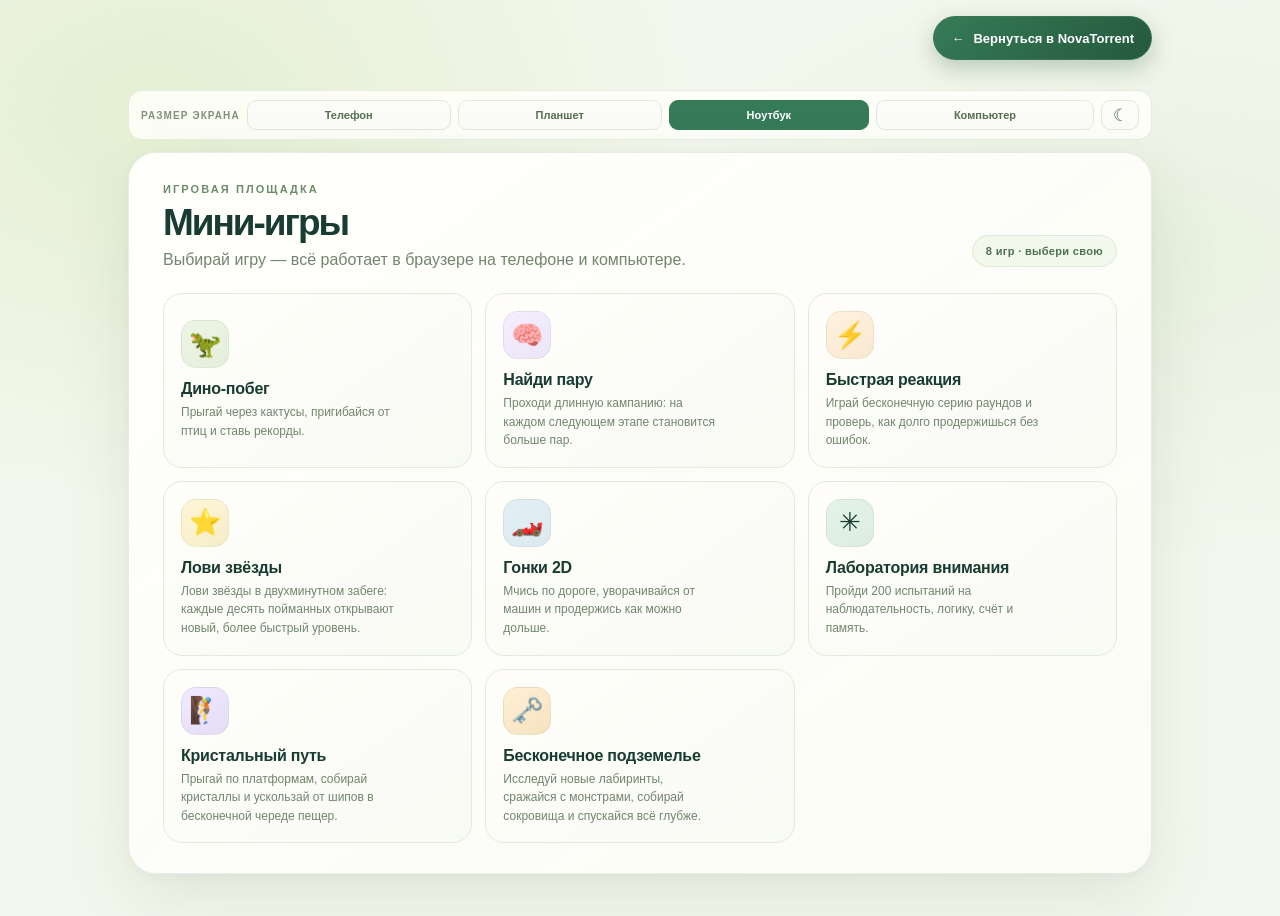
==== commit 36307be4: "Add files via upload" ====
--- a/index.html
+++ b/index.html
@@ -23,7 +23,7 @@
       min-width: 320px;
       min-height: 100vh;
       margin: 0;
-      padding: clamp(16px, 4vh, 36px) 0 24px;
+      padding: clamp(76px, 10vh, 92px) 0 24px;
       display: flex;
       flex-direction: column;
       align-items: center;
@@ -33,6 +33,39 @@
         radial-gradient(ellipse at 12% 12%, rgba(199, 225, 164, .36), transparent 34%),
         radial-gradient(ellipse at 90% 28%, rgba(196, 222, 183, .24), transparent 32%),
         #f4f7ed;
+    }
+
+    .return-home {
+      position: fixed;
+      z-index: 20;
+      top: 16px;
+      right: max(18px, calc((100vw - 1024px) / 2));
+      display: inline-flex;
+      min-height: 44px;
+      align-items: center;
+      justify-content: center;
+      gap: 9px;
+      padding: 0 17px;
+      border: 1px solid #3d7550;
+      border-radius: 999px;
+      color: #fff;
+      background: linear-gradient(135deg, #367b57, #24593d);
+      box-shadow: 0 8px 22px rgba(36, 89, 61, .28);
+      font-size: 13px;
+      font-weight: 800;
+      text-decoration: none;
+      transition: transform .18s ease, box-shadow .18s ease, background .18s ease;
+    }
+
+    .return-home:hover {
+      transform: translateY(-2px);
+      background: linear-gradient(135deg, #438d64, #2b6948);
+      box-shadow: 0 11px 26px rgba(36, 89, 61, .34);
+    }
+
+    .return-home:focus-visible {
+      outline: 3px solid #a9d978;
+      outline-offset: 3px;
     }
 
     .game {
@@ -808,6 +841,10 @@
   </style>
 </head>
 <body>
+  <a class="return-home" href="https://novatorrent-games.netlify.app/" aria-label="Вернуться на сайт NovaTorrent">
+    <span aria-hidden="true">←</span>
+    <span>Вернуться в NovaTorrent</span>
+  </a>
   <nav class="device-preview" id="devicePreview" data-preview="laptop" aria-label="Проверка размеров экрана">
     <span class="device-preview-label">РАЗМЕР ЭКРАНА</span>
     <button type="button" data-preview-width="390" data-preview-kind="phone" aria-pressed="false">Телефон</button>
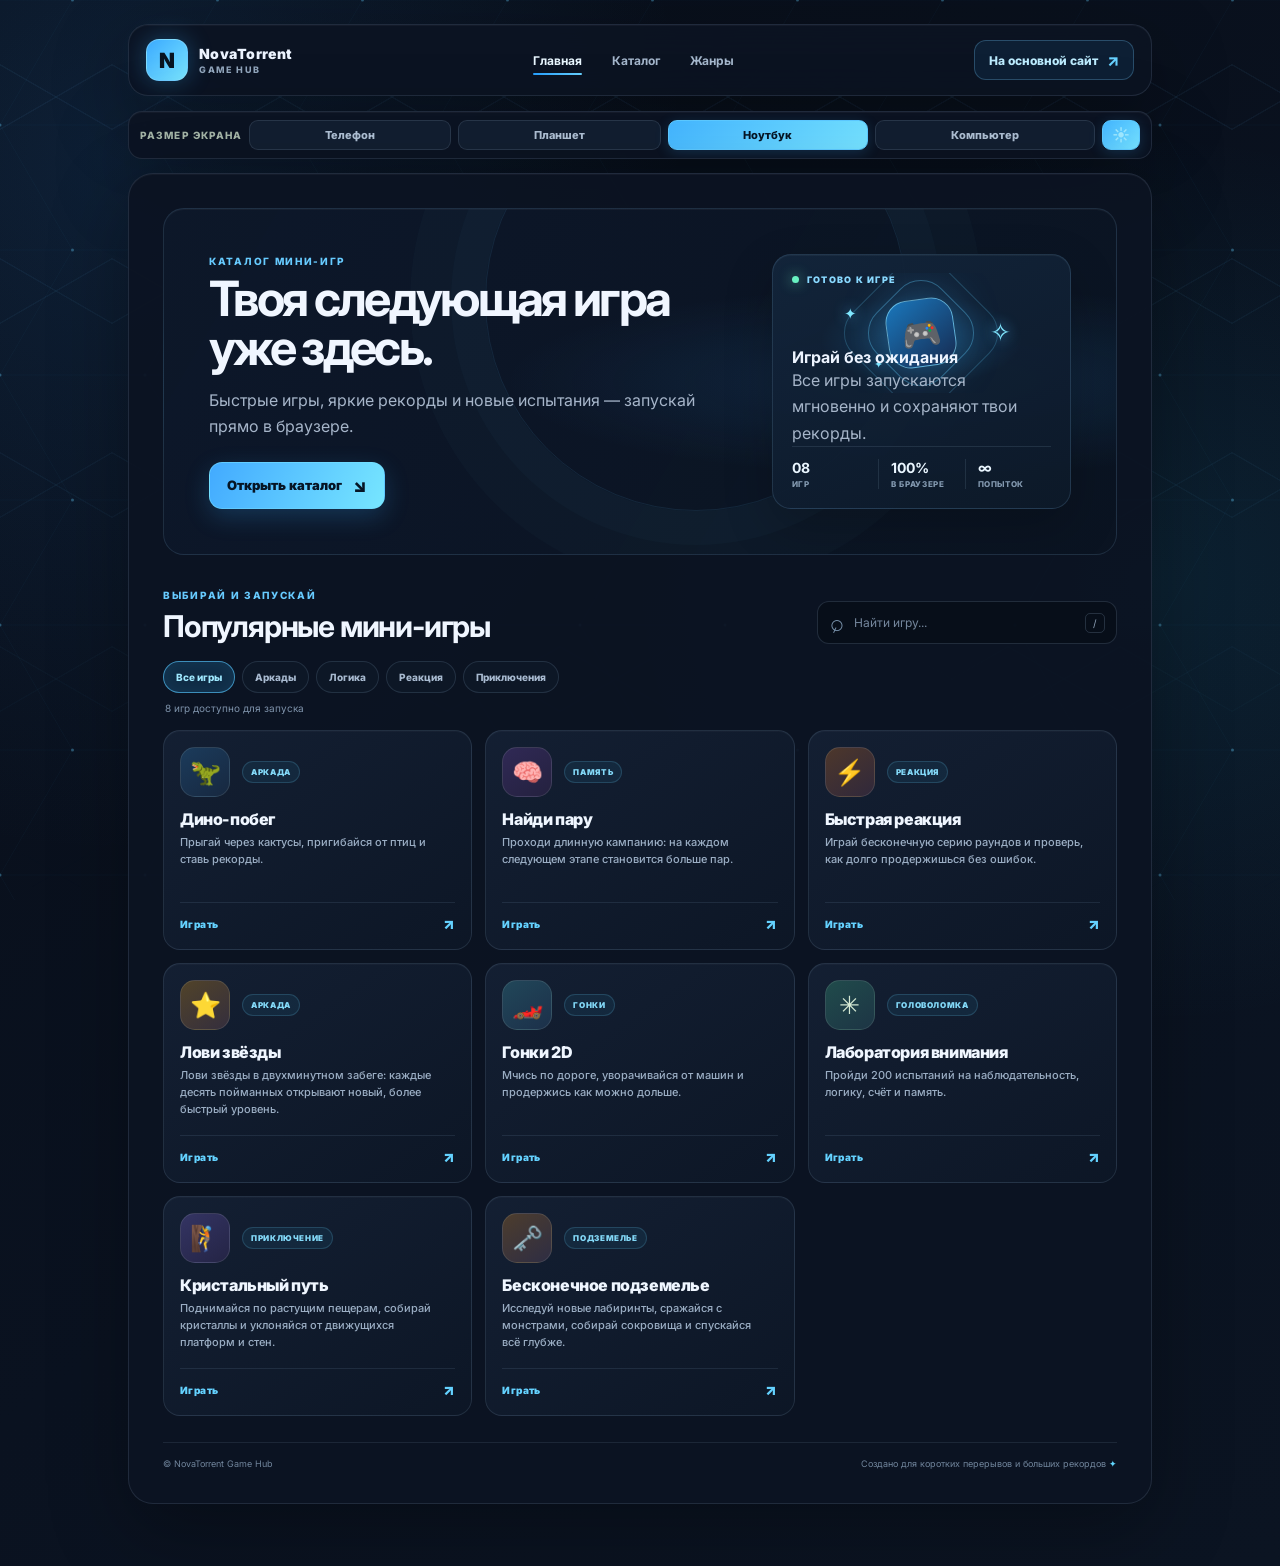
==== commit 93d410cd: "Add files via upload" ====
--- a/index.html
+++ b/index.html
@@ -3,848 +3,27 @@
 <head>
   <meta charset="UTF-8">
   <meta name="viewport" content="width=device-width, initial-scale=1.0">
-  <meta name="theme-color" content="#f4f7ed">
+  <meta name="theme-color" content="#080e19">
   <title>Мини-игры — игры в браузере</title>
-  <style>
-    :root {
-      color-scheme: light;
-      font-family: "Trebuchet MS", "Segoe UI", sans-serif;
-      color: #183b32;
-      background: #f4f7ed;
-      font-synthesis: none;
-      text-rendering: optimizeLegibility;
-      -webkit-font-smoothing: antialiased;
-      -moz-osx-font-smoothing: grayscale;
-    }
-
-    * { box-sizing: border-box; }
-
-    body {
-      min-width: 320px;
-      min-height: 100vh;
-      margin: 0;
-      padding: clamp(76px, 10vh, 92px) 0 24px;
-      display: flex;
-      flex-direction: column;
-      align-items: center;
-      justify-content: flex-start;
-      overflow-x: hidden;
-      background:
-        radial-gradient(ellipse at 12% 12%, rgba(199, 225, 164, .36), transparent 34%),
-        radial-gradient(ellipse at 90% 28%, rgba(196, 222, 183, .24), transparent 32%),
-        #f4f7ed;
-    }
-
-    .return-home {
-      position: fixed;
-      z-index: 20;
-      top: 16px;
-      right: max(18px, calc((100vw - 1024px) / 2));
-      display: inline-flex;
-      min-height: 44px;
-      align-items: center;
-      justify-content: center;
-      gap: 9px;
-      padding: 0 17px;
-      border: 1px solid #3d7550;
-      border-radius: 999px;
-      color: #fff;
-      background: linear-gradient(135deg, #367b57, #24593d);
-      box-shadow: 0 8px 22px rgba(36, 89, 61, .28);
-      font-size: 13px;
-      font-weight: 800;
-      text-decoration: none;
-      transition: transform .18s ease, box-shadow .18s ease, background .18s ease;
-    }
-
-    .return-home:hover {
-      transform: translateY(-2px);
-      background: linear-gradient(135deg, #438d64, #2b6948);
-      box-shadow: 0 11px 26px rgba(36, 89, 61, .34);
-    }
-
-    .return-home:focus-visible {
-      outline: 3px solid #a9d978;
-      outline-offset: 3px;
-    }
-
-    .game {
-      width: min(var(--preview-width, 1024px), calc(100% - 36px));
-      padding: 30px 34px 25px;
-      border: 1px solid rgba(38, 76, 59, .1);
-      border-radius: 28px;
-      background: rgba(255, 255, 250, .92);
-      box-shadow: 0 24px 70px rgba(48, 74, 48, .12), 0 3px 10px rgba(48, 74, 48, .05);
-    }
-
-    .game-lobby {
-      position: relative;
-      isolation: isolate;
-      width: min(var(--preview-width, 1024px), calc(100% - 36px));
-      margin: 0 auto 18px;
-      padding: 30px 34px;
-      border: 1px solid rgba(38, 76, 59, .1);
-      border-radius: 28px;
-      background: linear-gradient(145deg, rgba(255, 255, 252, .98), rgba(250, 252, 245, .96));
-      box-shadow: 0 24px 70px rgba(48, 74, 48, .1), 0 3px 10px rgba(48, 74, 48, .04);
-    }
-
-    .lobby-heading {
-      margin-bottom: 24px;
-      display: flex;
-      align-items: flex-end;
-      justify-content: space-between;
-      gap: 18px;
-    }
-    .lobby-copy { position: relative; z-index: 1; }
-    .lobby-heading h1 { margin-bottom: 7px; }
-    .lobby-heading p:last-child { margin: 0; color: #71866d; }
-    .lobby-count {
-      flex: 0 0 auto;
-      margin-bottom: 2px;
-      padding: 9px 13px;
-      border: 1px solid #e0e9d9;
-      border-radius: 999px;
-      color: #4d7053;
-      background: #f3f8ec;
-      font-size: 11px;
-      font-weight: 800;
-      letter-spacing: .03em;
-    }
-
-    .game-cards {
-      display: grid;
-      grid-template-columns: repeat(3, minmax(0, 1fr));
-      gap: 13px;
-    }
-
-    .game-card {
-      position: relative;
-      min-height: 166px;
-      padding: 17px;
-      overflow: hidden;
-      border: 1px solid #e4eadb;
-      border-radius: 19px;
-      color: #183b32;
-      background: linear-gradient(145deg, #fffefa, #f8faf4);
-      box-shadow: none;
-      text-align: left;
-      white-space: normal;
-      transition: border-color .18s ease, background .18s ease, box-shadow .18s ease, transform .18s ease;
-    }
-
-    .game-card::after {
-      content: "";
-      position: absolute;
-      right: 20px;
-      bottom: 22px;
-      width: 8px;
-      height: 8px;
-      border-top: 1.5px solid #6c8c69;
-      border-right: 1.5px solid #6c8c69;
-      opacity: 0;
-      transform: translate(-3px, 3px);
-      transition: opacity .18s ease, transform .18s ease;
-    }
-    .game-card:hover {
-      border-color: #bfd2b4;
-      background: linear-gradient(145deg, #fffefa, #f3f8ec);
-      box-shadow: 0 10px 22px rgba(48, 74, 48, .08);
-      transform: translateY(-3px);
-    }
-    .game-card:hover::after, .game-card:focus-visible::after { opacity: 1; transform: translate(0, 0); }
-    .game-card-icon {
-      display: grid;
-      width: 48px;
-      height: 48px;
-      margin-bottom: 12px;
-      place-items: center;
-      border: 1px solid rgba(68, 111, 68, .09);
-      border-radius: 15px;
-      background: linear-gradient(145deg, #eef5e6, #e4eedb);
-      font-size: 26px;
-    }
-    .game-card:nth-child(2) .game-card-icon { background: linear-gradient(145deg, #f5eefe, #ebe5f8); }
-    .game-card:nth-child(3) .game-card-icon { background: linear-gradient(145deg, #fff2df, #fae8d0); }
-    .game-card:nth-child(4) .game-card-icon { background: linear-gradient(145deg, #fff6d8, #f5edc7); }
-    .game-card:nth-child(5) .game-card-icon { background: linear-gradient(145deg, #e2f0f4, #dce9ef); }
-    .game-card:nth-child(6) .game-card-icon { background: linear-gradient(145deg, #e5f3e9, #dceddf); }
-    .game-card:nth-child(7) .game-card-icon { background: linear-gradient(145deg, #f1eaff, #e5dcf7); }
-    .game-card:nth-child(8) .game-card-icon { background: linear-gradient(145deg, #fff0d7, #f5e2be); }
-    .game-card-title { display: block; margin-bottom: 5px; font-size: 16px; letter-spacing: -.015em; }
-    .game-card-description { display: block; max-width: 32ch; color: #71866d; font-size: 12px; font-weight: 500; line-height: 1.55; }
-    .game[hidden], .game-lobby[hidden] { display: none; }
-    .game-content[hidden], .mini-game[hidden] { display: none; }
-
-    .mini-game {
-      min-height: 300px;
-      padding: 22px;
-      border: 1px solid #e6ebdf;
-      border-radius: 18px;
-      background: #f7faef;
-      text-align: center;
-    }
-
-    .mini-game h2 { margin: 0 0 8px; font-size: clamp(22px, 4vw, 30px); }
-    .mini-game p { color: #71866d; }
-    .mini-status { min-height: 22px; color: #567052; font-size: 14px; font-weight: 700; }
-
-    .memory-grid {
-      display: grid;
-      grid-template-columns: repeat(4, minmax(48px, 84px));
-      justify-content: center;
-      gap: 9px;
-      margin: 22px auto 14px;
-    }
-
-    .memory-card {
-      min-height: 68px;
-      padding: 0;
-      border: 1px solid #dfe7d7;
-      border-radius: 13px;
-      color: #367b57;
-      background: #fffef8;
-      box-shadow: 0 3px 0 #e5ebdd;
-      font-size: 27px;
-    }
-
-    .memory-card.is-open, .memory-card.is-matched {
-      color: #234539;
-      background: #eaf2df;
-      box-shadow: none;
-    }
-
-    .reaction-pad {
-      width: min(100%, 480px);
-      min-height: 150px;
-      margin: 24px auto 0;
-      border-radius: 20px;
-      color: #fff;
-      background: #71866d;
-      font-size: 21px;
-    }
-
-    .reaction-pad.is-waiting { background: #dc9b4c; }
-    .reaction-pad.is-ready { background: #367b57; }
-
-    .target-field {
-      position: relative;
-      width: min(100%, 660px);
-      height: clamp(210px, 35vh, 320px);
-      margin: 16px auto 0;
-      overflow: hidden;
-      border: 1px solid #dfe7d7;
-      border-radius: 18px;
-      background: #fffef8;
-      touch-action: manipulation;
-    }
-
-    .target-button {
-      position: absolute;
-      min-width: 52px;
-      min-height: 52px;
-      padding: 0;
-      border-radius: 50%;
-      box-shadow: 0 4px 0 #276243;
-      font-size: 25px;
-      line-height: 1;
-    }
-
-    .racing-game { max-width: 540px; margin: 0 auto; }
-    .racing-canvas {
-      width: min(100%, 420px);
-      height: auto;
-      margin: 12px auto;
-      border: 3px solid #d8e1cf;
-      border-radius: 18px;
-      background: #53645a;
-      aspect-ratio: 3 / 4;
-      touch-action: none;
-    }
-
-    .racing-controls {
-      display: flex;
-      justify-content: center;
-      gap: 22px;
-      margin: 10px auto;
-      touch-action: none;
-      user-select: none;
-    }
-
-    .racing-controls button {
-      width: 86px;
-      min-height: 60px;
-      padding: 0;
-      border-radius: 16px;
-      font-size: 25px;
-      touch-action: none;
-      user-select: none;
-    }
-
-    .dungeon-game { max-width: 760px; margin: 0 auto; }
-    .dungeon-canvas {
-      display: block;
-      width: min(100%, 600px);
-      height: auto;
-      aspect-ratio: auto;
-      margin: 14px auto;
-      border: 3px solid #d8e1cf;
-      border-radius: 17px;
-      background: #182522;
-      image-rendering: pixelated;
-    }
-    .dungeon-controls { display: flex; align-items: center; justify-content: center; gap: 12px; margin: 10px auto; }
-    .dungeon-pad { display: grid; grid-template-columns: repeat(3, 52px); grid-template-rows: repeat(2, 46px); gap: 5px; }
-    .dungeon-pad button { min-width: 0; min-height: 0; padding: 0; border-radius: 11px; font-size: 19px; }
-    .dungeon-pad [data-step="up"] { grid-column: 2; grid-row: 1; }
-    .dungeon-pad [data-step="left"] { grid-column: 1; grid-row: 2; }
-    .dungeon-pad [data-step="down"] { grid-column: 2; grid-row: 2; }
-    .dungeon-pad [data-step="right"] { grid-column: 3; grid-row: 2; }
-    .dungeon-attack { min-width: 92px; min-height: 62px; font-size: 13px; }
-    .dungeon-hint { margin: 8px 0 0; font-size: 12px; }
-
-    .challenge-game { max-width: 820px; margin: 0 auto; }
-    .challenge-canvas {
-      display: block;
-      width: min(100%, 800px);
-      height: auto;
-      aspect-ratio: auto;
-      margin: 14px auto;
-      border: 3px solid #d8e1cf;
-      border-radius: 18px;
-      background: #263a3d;
-      touch-action: none;
-    }
-    .challenge-controls {
-      display: flex;
-      align-items: center;
-      justify-content: center;
-      gap: 12px;
-      margin: 11px auto;
-      touch-action: none;
-      user-select: none;
-    }
-    .challenge-controls button {
-      min-width: 58px;
-      min-height: 52px;
-      padding: 0 12px;
-      border-radius: 14px;
-      font-size: 20px;
-      touch-action: none;
-      user-select: none;
-    }
-    .challenge-controls .jump-button { min-width: 112px; font-size: 14px; }
-    .challenge-help { margin: 8px 0 0; font-size: 12px; }
-    .attention-game {
-      --attention-muted: #a8b1c2;
-      --attention-lime: #b9f36b;
-      max-width: 720px;
-      margin: 0 auto;
-      overflow: hidden;
-      border: 1px solid rgba(226, 235, 255, .13);
-      border-radius: 22px;
-      color: #f5f7ff;
-      background: linear-gradient(145deg, #242f40, #1a2331);
-      box-shadow: 0 20px 48px rgba(18, 32, 27, .2);
-      text-align: left;
-    }
-
-    .attention-head { padding: clamp(18px, 4vw, 30px) clamp(16px, 5vw, 34px) 17px; }
-    .attention-eyebrow { margin: 0 0 8px; color: var(--attention-lime); font-size: 10px; font-weight: 800; letter-spacing: .15em; text-transform: uppercase; }
-    .attention-game h2 { margin: 0; color: #f5f7ff; font-size: clamp(23px, 5vw, 34px); }
-    .attention-subtitle { margin: 8px 0 0; color: var(--attention-muted); font-size: 13px; line-height: 1.5; }
-    .attention-difficulty { margin: 0 clamp(16px, 5vw, 34px) 16px; display: flex; align-items: center; justify-content: space-between; gap: 12px; color: var(--attention-muted); font-size: 12px; font-weight: 700; }
-    .attention-difficulty select { min-height: 38px; max-width: 64%; padding: 0 32px 0 11px; border: 1px solid rgba(226, 235, 255, .18); border-radius: 10px; color: #f5f7ff; background: #263346; font: inherit; font-size: 12px; }
-    .attention-difficulty select:focus-visible { outline: 3px solid var(--attention-lime); outline-offset: 2px; }
-    .attention-progress { padding: 0 clamp(16px, 5vw, 34px) 18px; }
-    .attention-progress-copy { margin-bottom: 8px; display: flex; justify-content: space-between; gap: 10px; color: var(--attention-muted); font-size: 11px; font-weight: 700; }
-    .attention-progress-copy strong { color: #fff; }
-    .attention-track { height: 7px; overflow: hidden; border-radius: 99px; background: rgba(5, 10, 18, .55); }
-    .attention-fill { width: 0; height: 100%; border-radius: inherit; background: linear-gradient(90deg, #83d8a0, var(--attention-lime)); transition: width .2s ease; }
-    .attention-stage { min-height: 310px; padding: clamp(17px, 4vw, 28px) clamp(16px, 5vw, 34px); border-top: 1px solid rgba(226, 235, 255, .13); background: rgba(12, 18, 28, .34); }
-    .attention-stage-top { margin-bottom: 16px; display: flex; justify-content: space-between; gap: 10px; color: #c0cad9; font-size: 10px; font-weight: 800; letter-spacing: .12em; text-transform: uppercase; }
-    .attention-stage-number { padding: 5px 9px; border: 1px solid rgba(226, 235, 255, .13); border-radius: 99px; letter-spacing: normal; }
-    .attention-question { min-height: 48px; margin: 0 0 17px; color: #f5f7ff; font-size: clamp(16px, 3.5vw, 20px); line-height: 1.4; }
-    .attention-grid { display: grid; grid-template-columns: repeat(3, minmax(0, 1fr)); gap: 9px; }
-    .attention-choice {
-      min-width: 0; min-height: 94px; padding: 10px 6px; display: flex; flex-direction: column; align-items: center; justify-content: center; gap: 7px;
-      border: 1px solid rgba(226, 235, 255, .13); border-radius: 13px; color: #eff3fb;
-      background: linear-gradient(155deg, rgba(52, 66, 87, .85), rgba(34, 45, 61, .8)); cursor: pointer;
-    }
-    .attention-choice:hover:not(:disabled) { border-color: rgba(185, 243, 107, .65); background: #344353; }
-    .attention-choice:focus-visible, .attention-submit:focus-visible, .attention-next:focus-visible { outline: 3px solid var(--attention-lime); outline-offset: 3px; }
-    .attention-choice:disabled { cursor: default; }
-    .attention-choice.is-selected { border-color: var(--attention-lime); background: rgba(185, 243, 107, .13); }
-    .attention-choice.is-correct, .attention-answer.is-correct { border-color: #8de6a5; background: rgba(81, 163, 117, .22); }
-    .attention-icon { font-size: clamp(28px, 8vw, 40px); line-height: 1; }
-    .attention-label { color: #c3cada; font-size: 11px; font-weight: 700; text-align: center; }
-    .attention-submit, .attention-answer {
-      min-height: 40px; padding: 0 13px; border: 1px solid rgba(185, 243, 107, .4); border-radius: 10px;
-      color: #19241b; background: var(--attention-lime); font-weight: 800; cursor: pointer;
-    }
-    .attention-submit { grid-column: 1 / -1; justify-self: center; }
-    .attention-answer { color: #eff3fb; background: rgba(53, 67, 87, .75); border-color: rgba(226, 235, 255, .13); }
-    .attention-answer:hover:not(:disabled) { border-color: var(--attention-lime); }
-    .attention-answer:disabled { cursor: default; }
-    .attention-answers { margin-top: 12px; display: grid; grid-template-columns: repeat(3, minmax(0, 1fr)); gap: 8px; }
-    .attention-sequence { min-height: 74px; margin: 0; padding: 14px; display: flex; flex-wrap: wrap; align-items: center; justify-content: center; gap: 8px; border: 1px solid rgba(226, 235, 255, .13); border-radius: 13px; color: #fff; background: rgba(3, 9, 17, .32); font-size: clamp(23px, 7vw, 34px); letter-spacing: .06em; }
-    .attention-feedback { min-height: 20px; margin: 12px 0 0; color: var(--attention-muted); font-size: 12px; font-weight: 700; }
-    .attention-feedback[data-kind="good"] { color: #a6edb7; }
-    .attention-feedback[data-kind="bad"] { color: #ffaaaa; }
-    .attention-footer { min-height: 55px; padding: 12px clamp(16px, 5vw, 34px); display: flex; align-items: center; justify-content: space-between; gap: 12px; border-top: 1px solid rgba(226, 235, 255, .13); }
-    .attention-hint { margin: 0; color: #9da8ba; font-size: 10px; line-height: 1.45; }
-    .attention-next { min-height: 38px; padding: 0 13px; border: 0; border-radius: 10px; color: #19241b; background: var(--attention-lime); font-size: 11px; font-weight: 900; cursor: pointer; }
-    .attention-next[hidden], .attention-complete[hidden] { display: none; }
-    .attention-complete { min-height: 270px; padding: 28px 18px; display: grid; place-items: center; text-align: center; }
-    .attention-complete p { max-width: 440px; color: var(--attention-muted); line-height: 1.5; }
-    .attention-complete .attention-next { margin-top: 8px; }
-    .attention-disclaimer { margin: 11px 0 0; color: #81917b; font-size: 10px; text-align: center; }
-
-    .racing-hint { margin: 8px 0 0; font-size: 12px; }
-
-    .mini-action { margin-top: 10px; }
-
-    .topline, .scores, .bottomline {
-      display: flex;
-      align-items: center;
-      justify-content: space-between;
-    }
-
-    .device-preview {
-      width: min(var(--preview-width, 1024px), calc(100% - 36px));
-      display: flex;
-      flex-wrap: wrap;
-      align-items: center;
-      gap: 7px;
-      margin: 0 0 12px;
-      padding: 9px 12px;
-      overflow-x: hidden;
-      border: 1px solid rgba(38, 76, 59, .1);
-      border-radius: 14px;
-      background: rgba(255, 255, 250, .86);
-      scrollbar-width: thin;
-    }
-
-    .device-preview-label {
-      margin-right: auto;
-      color: #81917b;
-      font-size: 10px;
-      font-weight: 800;
-      letter-spacing: .11em;
-      white-space: nowrap;
-    }
-
-    @media (min-width: 601px) {
-      .device-preview-label { flex: 0 0 auto; }
-    }
-
-    .device-preview button {
-      flex: 1 1 auto;
-      min-height: 30px;
-      padding: 0 10px;
-      border: 1px solid #e2e9da;
-      border-radius: 9px;
-      color: #567052;
-      background: #fbfcf8;
-      box-shadow: none;
-      font-size: 11px;
-      white-space: nowrap;
-    }
-
-    .device-preview button[aria-pressed="true"] {
-      border-color: #367b57;
-      color: #fff;
-      background: #367b57;
-    }
-
-    .device-preview .theme-toggle {
-      flex: 0 0 38px;
-      min-width: 38px;
-      padding: 0;
-      color: #506d53;
-      font-size: 17px;
-    }
-
-    .device-preview[data-preview="phone"] { gap: 4px; padding: 8px; }
-    .device-preview[data-preview="phone"] .device-preview-label { flex: 1 0 100%; }
-    .device-preview[data-preview="phone"] button {
-      flex: 1 1 0;
-      min-width: 0;
-      padding: 0 2px;
-      font-size: 9px;
-    }
-
-    .test-mode-status {
-      margin: 0 0 10px;
-      color: #a06b34;
-      font-size: 12px;
-      font-weight: 800;
-      text-align: right;
-    }
-
-    .eyebrow {
-      margin: 0 0 7px;
-      color: #6c8c69;
-      font-size: 11px;
-      font-weight: 800;
-      letter-spacing: .19em;
-      text-transform: uppercase;
-    }
-
-    h1 {
-      margin: 0;
-      font-size: clamp(25px, 5vw, 37px);
-      letter-spacing: -.055em;
-    }
-
-    .badge {
-      padding: 9px 13px;
-      border: 1px solid #e4eadb;
-      border-radius: 999px;
-      color: #62785f;
-      background: #f8faf3;
-      font-size: 12px;
-      font-weight: 700;
-      white-space: nowrap;
-    }
-
-    .game-controls {
-      display: flex;
-      justify-content: flex-end;
-      gap: 9px;
-      margin: 16px 0 10px;
-    }
-
-    .game-controls #backToGames { margin-right: auto; }
-
-    .game-controls button {
-      min-height: 34px;
-      padding: 0 13px;
-      border: 1px solid #e2e9da;
-      border-radius: 10px;
-      color: #567052;
-      background: #fbfcf8;
-      box-shadow: none;
-      font-size: 12px;
-    }
-
-    .game-controls button:hover { color: #285e44; background: #f0f5e9; }
-    .game-controls button:disabled { opacity: .45; cursor: not-allowed; }
-
-    .scores {
-      justify-content: flex-end;
-      gap: 24px;
-      margin: 24px 2px 10px;
-      color: #779072;
-      font-size: 11px;
-      font-weight: 800;
-      letter-spacing: .12em;
-    }
-
-    .scores[hidden] { display: none; }
-
-    .scores strong {
-      display: inline-block;
-      min-width: 44px;
-      margin-left: 7px;
-      color: #234539;
-      font-size: 17px;
-      letter-spacing: .03em;
-      text-align: right;
-      font-variant-numeric: tabular-nums;
-    }
-
-    .arena {
-      position: relative;
-      overflow: hidden;
-      border: 1px solid #e6ebdf;
-      border-radius: 18px;
-      background: #f7faef;
-      touch-action: none;
-      -webkit-tap-highlight-color: transparent;
-    }
-
-    canvas {
-      display: block;
-      width: 100%;
-      height: auto;
-      aspect-ratio: 900 / 300;
-    }
-
-    .overlay {
-      position: absolute;
-      inset: 0;
-      display: grid;
-      place-items: center;
-      padding: 20px;
-      background: rgba(247, 250, 239, .42);
-      text-align: center;
-      transition: opacity .18s ease, visibility .18s ease;
-    }
-
-    .overlay[hidden] {
-      display: grid;
-      visibility: hidden;
-      opacity: 0;
-      pointer-events: none;
-    }
-
-    .overlay-content { transform: translateY(-1px); }
-
-    .overlay h2 {
-      margin: 0 0 7px;
-      font-size: clamp(21px, 4vw, 30px);
-      letter-spacing: -.04em;
-    }
-
-    .overlay p {
-      margin: 0 0 17px;
-      color: #71866d;
-      font-size: 14px;
-    }
-
-    button {
-      min-height: 46px;
-      padding: 0 23px;
-      border: 0;
-      border-radius: 14px;
-      color: #fff;
-      background: #367b57;
-      box-shadow: 0 5px 0 #276243, 0 9px 20px rgba(39, 98, 67, .18);
-      font: inherit;
-      font-size: 14px;
-      font-weight: 800;
-      cursor: pointer;
-      transition: transform .12s ease, box-shadow .12s ease, background .12s ease;
-    }
-
-    button:hover { background: #2f714e; transform: translateY(-1px); }
-    button:active { transform: translateY(3px); box-shadow: 0 2px 0 #276243; }
-    button:focus-visible { outline: 3px solid #91c66f; outline-offset: 4px; }
-
-    .bottomline {
-      gap: 12px;
-      margin-top: 19px;
-      color: #81917b;
-      font-size: 12px;
-    }
-
-    .key {
-      display: inline-grid;
-      min-width: 25px;
-      height: 24px;
-      margin: 0 3px;
-      padding: 0 6px;
-      place-items: center;
-      border: 1px solid #dfe6d7;
-      border-bottom-width: 2px;
-      border-radius: 7px;
-      color: #506d53;
-      background: #fbfcf8;
-      font-size: 11px;
-      font-weight: 800;
-    }
-
-    @media (max-width: 600px) {
-      .game, .game-lobby, .device-preview { width: calc(100% - 20px); }
-      .device-preview { gap: 4px; padding: 9px; }
-      .device-preview-label { flex: 1 0 100%; }
-      .device-preview button { flex: 1 1 0; min-width: 0; padding: 0 2px; font-size: 9px; }
-      .game { padding: 23px 16px 18px; border-radius: 22px; }
-      .game #gameCanvas { aspect-ratio: 3 / 2; }
-      .game .topline { align-items: flex-start; gap: 10px; }
-      .game .topline > div { min-width: 0; }
-      .game .topline h1 { overflow-wrap: anywhere; }
-      .game .badge { flex: 0 1 145px; max-width: 48%; white-space: normal; text-align: right; line-height: 1.35; }
-      .game-lobby { padding: 23px 16px; border-radius: 22px; }
-      .lobby-heading { align-items: flex-start; flex-direction: column; gap: 12px; margin-bottom: 18px; }
-      .lobby-count { padding: 7px 11px; }
-      .game-cards { grid-template-columns: 1fr; gap: 10px; }
-      .game-card { min-height: 140px; padding: 15px; }
-      .mini-game { padding: 18px 12px; }
-      .attention-difficulty { align-items: flex-start; flex-direction: column; gap: 7px; }
-      .attention-difficulty select { max-width: 100%; width: 100%; }
-      .memory-grid { gap: 7px; }
-      .memory-card { min-height: 58px; }
-      .racing-controls button { width: 96px; min-height: 64px; }
-      .challenge-controls { gap: 8px; }
-      .challenge-controls button { min-width: 54px; min-height: 54px; padding: 0 10px; }
-      .challenge-controls .jump-button { min-width: 104px; }
-      .dungeon-controls { gap: 8px; }
-      .dungeon-pad { grid-template-columns: repeat(3, 44px); grid-template-rows: repeat(2, 46px); gap: 4px; }
-      .dungeon-pad button { min-height: 50px; }
-      .dungeon-attack { min-width: 70px; min-height: 58px; padding: 0 8px; }
-      .badge { padding: 8px 10px; font-size: 10px; }
-      .scores { gap: 12px; margin-top: 20px; }
-      .game-controls { margin-top: 12px; }
-      .scores strong { min-width: 35px; font-size: 15px; }
-      .bottomline { font-size: 11px; }
-      .bottomline span:last-child { text-align: right; }
-    }
-
-    .game[data-preview="phone"] {
-      padding: 23px 16px 18px;
-      border-radius: 22px;
-    }
-
-    .game[data-preview="phone"] .topline { align-items: flex-start; gap: 10px; }
-    .game[data-preview="phone"] #gameCanvas { aspect-ratio: 3 / 2; }
-    .game[data-preview="phone"] .topline > div { min-width: 0; }
-    .game[data-preview="phone"] .topline h1 { overflow-wrap: anywhere; }
-    .game[data-preview="phone"] .badge { flex: 0 1 145px; max-width: 48%; white-space: normal; text-align: right; line-height: 1.35; }
-    .game[data-preview="phone"] .badge { padding: 8px 10px; font-size: 10px; }
-    .game[data-preview="phone"] .scores { gap: 12px; margin-top: 20px; }
-    .game[data-preview="phone"] .scores strong { min-width: 35px; font-size: 15px; }
-    .game[data-preview="phone"] .game-controls { margin-top: 12px; }
-    .game[data-preview="phone"] .bottomline { font-size: 11px; }
-    .game[data-preview="phone"] .overlay { padding: 8px; }
-    .game[data-preview="phone"] .overlay h2 { margin-bottom: 4px; font-size: clamp(17px, 5vw, 22px); }
-    .game[data-preview="phone"] .overlay p { margin-bottom: 8px; font-size: 12px; }
-    .game[data-preview="phone"] #startButton {
-      min-height: 38px;
-      padding: 0 18px;
-      border-radius: 11px;
-      box-shadow: 0 3px 0 #276243, 0 5px 12px rgba(39, 98, 67, .16);
-      font-size: 12px;
-    }
-    .game-lobby[data-preview="phone"] { padding: 23px 16px; border-radius: 22px; }
-    .game-lobby[data-preview="phone"] .game-cards { grid-template-columns: 1fr; gap: 10px; }
-    .game-lobby[data-preview="phone"] .lobby-heading { align-items: flex-start; flex-direction: column; gap: 12px; margin-bottom: 18px; }
-    .game-lobby[data-preview="phone"] .lobby-count { padding: 7px 11px; }
-    .game-lobby[data-preview="phone"] .game-card { min-height: 140px; padding: 15px; }
-    .game-lobby[data-preview="tablet"] .game-cards { grid-template-columns: repeat(2, minmax(0, 1fr)); }
-    .game[data-preview="phone"] .mini-game { padding: 18px 12px; }
-    .game[data-preview="phone"] .memory-grid { gap: 7px; }
-    .game[data-preview="phone"] .memory-card { min-height: 58px; }
-    .game[data-preview="phone"] .racing-controls button { width: 96px; min-height: 64px; }
-    .game[data-preview="phone"] .challenge-controls { gap: 8px; }
-    .game[data-preview="phone"] .challenge-controls button { min-width: 54px; min-height: 54px; padding: 0 10px; }
-    .game[data-preview="phone"] .challenge-controls .jump-button { min-width: 104px; }
-    .game[data-preview="phone"] .dungeon-controls { gap: 8px; }
-    .game[data-preview="phone"] .dungeon-pad { grid-template-columns: repeat(3, 44px); grid-template-rows: repeat(2, 46px); gap: 4px; }
-    .game[data-preview="phone"] .dungeon-pad button { min-height: 46px; }
-    .game[data-preview="phone"] .dungeon-attack { min-width: 70px; min-height: 58px; padding: 0 8px; }
-
-    html[data-theme="dark"] {
-      color-scheme: dark;
-      color: #e8eee8;
-      background: #111916;
-    }
-    html[data-theme="dark"] body {
-      background:
-        radial-gradient(ellipse at 12% 12%, rgba(72, 111, 76, .2), transparent 34%),
-        radial-gradient(ellipse at 90% 28%, rgba(59, 93, 77, .17), transparent 32%),
-        #111916;
-    }
-    html[data-theme="dark"] .device-preview,
-    html[data-theme="dark"] .game,
-    html[data-theme="dark"] .game-lobby {
-      border-color: #2a3a31;
-      background: rgba(27, 38, 32, .96);
-      box-shadow: 0 24px 70px rgba(0, 0, 0, .26), 0 3px 10px rgba(0, 0, 0, .12);
-    }
-    html[data-theme="dark"] .device-preview-label,
-    html[data-theme="dark"] .lobby-heading p:last-child,
-    html[data-theme="dark"] .game-card-description,
-    html[data-theme="dark"] .mini-game p,
-    html[data-theme="dark"] .bottomline { color: #a4b5a7; }
-    html[data-theme="dark"] .device-preview button,
-    html[data-theme="dark"] .game-controls button {
-      border-color: #3a4d40;
-      color: #c1d2c4;
-      background: #202e26;
-    }
-    html[data-theme="dark"] .device-preview button[aria-pressed="true"] {
-      border-color: #4a966b;
-      color: #fff;
-      background: #367b57;
-    }
-    html[data-theme="dark"] .device-preview .theme-toggle { color: #f2d783; }
-    html[data-theme="dark"] .device-preview .theme-toggle[aria-pressed="true"] { color: #f2d783; }
-    html[data-theme="dark"] .game-card {
-      border-color: #35463b;
-      color: #e8eee8;
-      background: linear-gradient(145deg, #243229, #1d2a22);
-    }
-    html[data-theme="dark"] .game-card:hover {
-      border-color: #58795d;
-      background: linear-gradient(145deg, #2a3b2e, #223329);
-      box-shadow: 0 10px 22px rgba(0, 0, 0, .2);
-    }
-    html[data-theme="dark"] .game-card::after { border-color: #a7c49f; }
-    html[data-theme="dark"] .lobby-count {
-      border-color: #3a4c3c;
-      color: #c5dfbd;
-      background: #26372a;
-    }
-    html[data-theme="dark"] .game-card-icon {
-      border-color: rgba(222, 239, 221, .12);
-    }
-    html[data-theme="dark"] .game-card:nth-child(1) .game-card-icon { background: linear-gradient(145deg, #334a34, #2a3e2c); }
-    html[data-theme="dark"] .game-card:nth-child(2) .game-card-icon { background: linear-gradient(145deg, #453752, #392e46); }
-    html[data-theme="dark"] .game-card:nth-child(3) .game-card-icon { background: linear-gradient(145deg, #51402f, #453627); }
-    html[data-theme="dark"] .game-card:nth-child(4) .game-card-icon { background: linear-gradient(145deg, #51492c, #433d26); }
-    html[data-theme="dark"] .game-card:nth-child(5) .game-card-icon { background: linear-gradient(145deg, #30454b, #293b41); }
-    html[data-theme="dark"] .game-card:nth-child(6) .game-card-icon { color: #d6ead4; background: linear-gradient(145deg, #34483a, #2b3e31); }
-    html[data-theme="dark"] .game-card:nth-child(7) .game-card-icon { background: linear-gradient(145deg, #403655, #342b47); }
-    html[data-theme="dark"] .game-card:nth-child(8) .game-card-icon { background: linear-gradient(145deg, #50432e, #403625); }
-    html[data-theme="dark"] .badge,
-    html[data-theme="dark"] .game-controls button:hover {
-      border-color: #3a4d40;
-      color: #c1d2c4;
-      background: #243329;
-    }
-    html[data-theme="dark"] .scores { color: #a1b69f; }
-    html[data-theme="dark"] .scores strong { color: #dceadd; }
-    html[data-theme="dark"] .arena,
-    html[data-theme="dark"] .mini-game {
-      border-color: #35463b;
-      background: #1b2821;
-    }
-    html[data-theme="dark"] .overlay {
-      color: #eef3ed;
-      background: rgba(17, 25, 21, .46);
-    }
-    html[data-theme="dark"] .overlay p { color: #b0c0b1; }
-    html[data-theme="dark"] .key {
-      border-color: #3a4d40;
-      color: #c1d2c4;
-      background: #202e26;
-    }
-    html[data-theme="dark"] .mini-status { color: #b8d0b7; }
-    html[data-theme="dark"] .memory-card {
-      border-color: #3b4d40;
-      color: #b9d8bc;
-      background: #253329;
-      box-shadow: 0 3px 0 #19241d;
-    }
-    html[data-theme="dark"] .memory-card.is-open,
-    html[data-theme="dark"] .memory-card.is-matched {
-      color: #e2f0df;
-      background: #354c39;
-    }
-    html[data-theme="dark"] .reaction-pad { background: #526d56; }
-    html[data-theme="dark"] .reaction-pad.is-waiting { background: #b77c36; }
-    html[data-theme="dark"] .reaction-pad.is-ready { background: #367b57; }
-    html[data-theme="dark"] .target-field {
-      border-color: #3b4d40;
-      background: #202d24;
-    }
-    html[data-theme="dark"] .target-button { color: #fff; }
-    html[data-theme="dark"] .racing-canvas { border-color: #3b4d40; }
-    html[data-theme="dark"] .challenge-canvas { border-color: #3b4d40; }
-    html[data-theme="dark"] .dungeon-canvas { border-color: #3b4d40; }
-
-    @media (prefers-reduced-motion: reduce) {
-      *, *::before, *::after { scroll-behavior: auto !important; transition-duration: .01ms !important; }
-    }
-  </style>
+  <link rel="preconnect" href="https://fonts.googleapis.com">
+  <link rel="preconnect" href="https://fonts.gstatic.com" crossorigin>
+  <link href="https://fonts.googleapis.com/css2?family=Inter:wght@400;500;600;700;800;900&display=swap" rel="stylesheet">
+  <link rel="stylesheet" href="games/game-ui.css">
 </head>
 <body>
-  <a class="return-home" href="https://novatorrent-games.netlify.app/" aria-label="Вернуться на сайт NovaTorrent">
-    <span aria-hidden="true">←</span>
-    <span>Вернуться в NovaTorrent</span>
-  </a>
+  <canvas id="webCanvas" aria-hidden="true"></canvas>
+  <header class="site-header" id="top">
+    <a class="brand-link" href="#top" aria-label="NovaTorrent — в начало">
+      <span class="brand-mark" aria-hidden="true">N</span>
+      <span class="brand-copy"><strong>NovaTorrent</strong><small>GAME HUB</small></span>
+    </a>
+    <nav class="site-main-nav" aria-label="Навигация по мини-играм">
+      <a href="#top" aria-current="page">Главная</a>
+      <a href="#catalog">Каталог</a>
+      <a href="#genres">Жанры</a>
+    </nav>
+    <a class="site-nav-link" href="https://novatorrent-games.netlify.app/">На основной сайт <span aria-hidden="true">↗</span></a>
+  </header>
   <nav class="device-preview" id="devicePreview" data-preview="laptop" aria-label="Проверка размеров экрана">
     <span class="device-preview-label">РАЗМЕР ЭКРАНА</span>
     <button type="button" data-preview-width="390" data-preview-kind="phone" aria-pressed="false">Телефон</button>
@@ -853,2499 +32,104 @@
     <button type="button" data-preview-width="1366" data-preview-kind="computer" aria-pressed="false">Компьютер</button>
     <button class="theme-toggle" id="themeToggle" type="button" aria-label="Включить тёмную тему" aria-pressed="false" title="Включить тёмную тему">☾</button>
   </nav>
-  <section class="game-lobby" id="gameLobby">
+  <main class="game-lobby" id="gameLobby">
     <header class="lobby-heading">
       <div class="lobby-copy">
-        <p class="eyebrow">Игровая площадка</p>
-        <h1>Мини-игры</h1>
-        <p>Выбирай игру — всё работает в браузере на телефоне и компьютере.</p>
+        <p class="eyebrow">Каталог мини-игр</p>
+        <h1>Твоя следующая игра<br class="desktop-break"> уже здесь.</h1>
+        <p>Быстрые игры, яркие рекорды и новые испытания — запускай прямо в браузере.</p>
+        <a class="primary-cta" href="#catalog">Открыть каталог <span aria-hidden="true">↘</span></a>
       </div>
-      <span class="lobby-count">8 игр · выбери свою</span>
+      <aside class="hero-feature" aria-label="Особенности игровой площадки">
+        <span class="feature-kicker"><span class="status-dot"></span> ГОТОВО К ИГРЕ</span>
+        <div class="feature-art" aria-hidden="true"><span>✦</span><span>✧</span><span>✦</span><b>🎮</b></div>
+        <strong>Играй без ожидания</strong>
+        <p>Все игры запускаются мгновенно и сохраняют твои рекорды.</p>
+        <div class="feature-stats"><span><b>08</b><small>ИГР</small></span><span><b>100%</b><small>В БРАУЗЕРЕ</small></span><span><b>∞</b><small>ПОПЫТОК</small></span></div>
+      </aside>
     </header>
-    <div class="game-cards">
-      <button class="game-card" type="button" data-game="dino">
+    <section class="catalog-section" id="catalog" aria-labelledby="catalogTitle">
+      <div class="catalog-toolbar">
+        <div class="catalog-title">
+          <p class="eyebrow">Выбирай и запускай</p>
+          <h2 id="catalogTitle">Популярные мини-игры</h2>
+        </div>
+        <label class="game-search">
+          <span aria-hidden="true">⌕</span>
+          <input id="gameSearch" type="search" placeholder="Найти игру..." autocomplete="off" aria-label="Найти игру">
+          <kbd>/</kbd>
+        </label>
+      </div>
+      <div class="category-filters" id="genres" role="group" aria-label="Фильтр по жанру">
+        <button type="button" class="category-filter is-active" data-category="all" aria-pressed="true">Все игры</button>
+        <button type="button" class="category-filter" data-category="arcade" aria-pressed="false">Аркады</button>
+        <button type="button" class="category-filter" data-category="logic" aria-pressed="false">Логика</button>
+        <button type="button" class="category-filter" data-category="skill" aria-pressed="false">Реакция</button>
+        <button type="button" class="category-filter" data-category="adventure" aria-pressed="false">Приключения</button>
+      </div>
+      <p class="catalog-result" id="catalogResult" role="status" aria-live="polite">8 игр доступны для запуска</p>
+      <div class="game-cards">
+      <a class="game-card" data-game-category="arcade" href="games/dino.html">
         <span class="game-card-icon" aria-hidden="true">🦖</span>
+        <span class="game-card-tag">АРКАДА</span>
         <span class="game-card-title">Дино-побег</span>
         <span class="game-card-description">Прыгай через кактусы, пригибайся от птиц и ставь рекорды.</span>
-      </button>
-      <button class="game-card" type="button" data-game="memory">
+        <span class="game-card-launch">Играть <span aria-hidden="true">↗</span></span>
+      </a>
+      <a class="game-card" data-game-category="logic" href="games/memory.html">
         <span class="game-card-icon" aria-hidden="true">🧠</span>
+        <span class="game-card-tag">ПАМЯТЬ</span>
         <span class="game-card-title">Найди пару</span>
         <span class="game-card-description">Проходи длинную кампанию: на каждом следующем этапе становится больше пар.</span>
-      </button>
-      <button class="game-card" type="button" data-game="reaction">
+        <span class="game-card-launch">Играть <span aria-hidden="true">↗</span></span>
+      </a>
+      <a class="game-card" data-game-category="skill" href="games/reaction.html">
         <span class="game-card-icon" aria-hidden="true">⚡</span>
+        <span class="game-card-tag">РЕАКЦИЯ</span>
         <span class="game-card-title">Быстрая реакция</span>
         <span class="game-card-description">Играй бесконечную серию раундов и проверь, как долго продержишься без ошибок.</span>
-      </button>
-      <button class="game-card" type="button" data-game="stars">
+        <span class="game-card-launch">Играть <span aria-hidden="true">↗</span></span>
+      </a>
+      <a class="game-card" data-game-category="arcade" href="games/stars.html">
         <span class="game-card-icon" aria-hidden="true">⭐</span>
+        <span class="game-card-tag">АРКАДА</span>
         <span class="game-card-title">Лови звёзды</span>
         <span class="game-card-description">Лови звёзды в двухминутном забеге: каждые десять пойманных открывают новый, более быстрый уровень.</span>
-      </button>
-      <button class="game-card" type="button" data-game="racing">
+        <span class="game-card-launch">Играть <span aria-hidden="true">↗</span></span>
+      </a>
+      <a class="game-card" data-game-category="arcade" href="games/racing.html">
         <span class="game-card-icon" aria-hidden="true">🏎️</span>
+        <span class="game-card-tag">ГОНКИ</span>
         <span class="game-card-title">Гонки 2D</span>
         <span class="game-card-description">Мчись по дороге, уворачивайся от машин и продержись как можно дольше.</span>
-      </button>
-      <button class="game-card" type="button" data-game="attention">
+        <span class="game-card-launch">Играть <span aria-hidden="true">↗</span></span>
+      </a>
+      <a class="game-card" data-game-category="logic" href="games/attention.html">
         <span class="game-card-icon" aria-hidden="true">✳</span>
+        <span class="game-card-tag">ГОЛОВОЛОМКА</span>
         <span class="game-card-title">Лаборатория внимания</span>
         <span class="game-card-description">Пройди 200 испытаний на наблюдательность, логику, счёт и память.</span>
-      </button>
-      <button class="game-card" type="button" data-game="platformer">
+        <span class="game-card-launch">Играть <span aria-hidden="true">↗</span></span>
+      </a>
+      <a class="game-card" data-game-category="adventure" href="games/platformer.html">
         <span class="game-card-icon" aria-hidden="true">🧗</span>
+        <span class="game-card-tag">ПРИКЛЮЧЕНИЕ</span>
         <span class="game-card-title">Кристальный путь</span>
-        <span class="game-card-description">Прыгай по платформам, собирай кристаллы и ускользай от шипов в бесконечной череде пещер.</span>
-      </button>
-      <button class="game-card" type="button" data-game="dungeon">
+        <span class="game-card-description">Поднимайся по растущим пещерам, собирай кристаллы и уклоняйся от движущихся платформ и стен.</span>
+        <span class="game-card-launch">Играть <span aria-hidden="true">↗</span></span>
+      </a>
+      <a class="game-card" data-game-category="adventure" href="games/dungeon.html">
         <span class="game-card-icon" aria-hidden="true">🗝️</span>
+        <span class="game-card-tag">ПОДЗЕМЕЛЬЕ</span>
         <span class="game-card-title">Бесконечное подземелье</span>
         <span class="game-card-description">Исследуй новые лабиринты, сражайся с монстрами, собирай сокровища и спускайся всё глубже.</span>
-      </button>
-    </div>
-  </section>
-  <main class="game" id="gameShell" data-preview="laptop" hidden>
-    <header class="topline">
-      <div>
-        <p class="eyebrow">Маленькая большая игра</p>
-        <h1 id="activeGameTitle">Дино-побег</h1>
+        <span class="game-card-launch">Играть <span aria-hidden="true">↗</span></span>
+      </a>
       </div>
-      <span class="badge">Авторский раннер · 🌵 🪽</span>
-    </header>
-
-    <div class="scores" id="dinoScores" aria-live="polite" aria-atomic="true">
-      <span>СЧЁТ<strong id="score">00000</strong></span>
-      <span>РЕКОРД<strong id="best">00000</strong></span>
-    </div>
-    <p class="test-mode-status" id="testModeStatus" role="status" hidden>РЕЖИМ ПРОВЕРКИ UFO · БЕССМЕРТИЕ И УСКОРЕНИЕ</p>
-
-    <div class="game-controls" aria-label="Управление игрой">
-      <button id="backToGames" type="button">← Все игры</button>
-      <button id="pauseButton" type="button" disabled>Пауза</button>
-    </div>
-
-    <div id="dinoContent" class="game-content">
-      <section class="arena" aria-label="Игровое поле">
-        <canvas id="gameCanvas" width="900" height="300" aria-label="Динозавр бежит по пустыне. Перепрыгивайте кактусы и птиц."></canvas>
-        <div class="overlay" id="overlay">
-          <div class="overlay-content">
-            <h2 id="overlayTitle">Готов к приключению?</h2>
-            <p id="overlayText">Прыгай через кактусы и ставь рекорды!</p>
-            <button id="startButton" type="button">Начать игру</button>
-          </div>
-        </div>
-      </section>
-
-      <footer class="bottomline">
-        <span id="controlInstructions"></span>
-        <span id="pauseInstructions"><span class="key">P</span> — пауза</span>
-      </footer>
-    </div>
-    <section class="mini-game" id="miniGameRoot" hidden aria-live="polite"></section>
+      <p class="no-games" id="noGames" hidden>Ничего не найдено. Попробуй изменить запрос или выбрать другой жанр.</p>
+    </section>
+    <footer class="lobby-footer"><span>© NovaTorrent Game Hub</span><span>Создано для коротких перерывов и больших рекордов <b>✦</b></span></footer>
   </main>
-
-  <script>
-    (() => {
-      const canvas = document.querySelector("#gameCanvas");
-      const ctx = canvas.getContext("2d");
-      const scoreElement = document.querySelector("#score");
-      const bestElement = document.querySelector("#best");
-      const overlay = document.querySelector("#overlay");
-      const overlayTitle = document.querySelector("#overlayTitle");
-      const overlayText = document.querySelector("#overlayText");
-      const startButton = document.querySelector("#startButton");
-      const pauseButton = document.querySelector("#pauseButton");
-      const controlInstructions = document.querySelector("#controlInstructions");
-      const pauseInstructions = document.querySelector("#pauseInstructions");
-      const testModeStatus = document.querySelector("#testModeStatus");
-      const devicePreview = document.querySelector("#devicePreview");
-      const themeToggle = document.querySelector("#themeToggle");
-      const gameLobby = document.querySelector("#gameLobby");
-      const gameShell = document.querySelector("#gameShell");
-      const dinoContent = document.querySelector("#dinoContent");
-      const dinoScores = document.querySelector("#dinoScores");
-      const activeGameTitle = document.querySelector("#activeGameTitle");
-      const miniGameRoot = document.querySelector("#miniGameRoot");
-      const backToGames = document.querySelector("#backToGames");
-
-      const groundY = 238;
-      const dino = { x: 105, y: groundY, vy: 0, width: 42, height: 48, legFrame: 0, ducking: false };
-      const obstacles = [];
-      const clouds = [
-        { x: 142, y: 63, size: 1 },
-        { x: 425, y: 100, size: .72 },
-        { x: 700, y: 54, size: .9 }
-      ];
-
-      let state = "ready";
-      let score = 0;
-      let best = readBest();
-      let speed = 340;
-      let spawnTimer = 1.25;
-      let previousTime = 0;
-      let animationFrame = 0;
-      let runDistance = 0;
-      let touchHoldTimer = 0;
-      let activeTouchPointer = null;
-      let touchHoldTriggered = false;
-      let testMode = false;
-      let typedCode = "";
-      let lastCodeInput = 0;
-      let ufoFlyby = null;
-      let abductionScene = null;
-      let ufoMilestoneReached = false;
-      let cowMilestoneReached = false;
-      let miniGameCleanup = () => {};
-
-      const coarsePointer = window.matchMedia("(pointer: coarse)");
-      const hasTouchInput = () => coarsePointer.matches;
-
-      function readTheme() {
-        try {
-          return localStorage.getItem("miniGamesTheme") === "dark" ? "dark" : "light";
-        } catch (error) {
-          console.warn("Не удалось прочитать тему из хранилища браузера.", error);
-          return "light";
-        }
-      }
-
-      function applyTheme(theme) {
-        const isDark = theme === "dark";
-        document.documentElement.dataset.theme = isDark ? "dark" : "light";
-        themeToggle.textContent = isDark ? "☀" : "☾";
-        themeToggle.setAttribute("aria-pressed", String(isDark));
-        const label = isDark ? "Включить светлую тему" : "Включить тёмную тему";
-        themeToggle.setAttribute("aria-label", label);
-        themeToggle.title = label;
-        document.querySelector('meta[name="theme-color"]').content = isDark ? "#111916" : "#f4f7ed";
-      }
-
-      applyTheme(readTheme());
-      themeToggle.addEventListener("click", () => {
-        const theme = document.documentElement.dataset.theme === "dark" ? "light" : "dark";
-        applyTheme(theme);
-        try {
-          localStorage.setItem("miniGamesTheme", theme);
-        } catch (error) {
-          console.warn("Не удалось сохранить тему в хранилище браузера.", error);
-        }
-      });
-
-      function updateControlInstructions() {
-        if (hasTouchInput()) {
-          controlInstructions.textContent = "Коснись поля — прыгнуть · удерживай — пригнуться";
-          pauseInstructions.hidden = true;
-        } else {
-          controlInstructions.innerHTML = '<span class="key">ПРОБЕЛ</span> / <span class="key">↑</span> — прыжок · <span class="key">↓</span> — пригнуться';
-          pauseInstructions.hidden = false;
-        }
-      }
-
-      updateControlInstructions();
-      coarsePointer.addEventListener("change", updateControlInstructions);
-      bestElement.textContent = formatScore(best);
-      draw();
-
-      function readBest() {
-        try {
-          return Number(localStorage.getItem("dinoEscapeBest")) || 0;
-        } catch (error) {
-          console.warn("Не удалось прочитать рекорд из хранилища браузера.", error);
-          return 0;
-        }
-      }
-
-      function saveBest(value) {
-        try {
-          localStorage.setItem("dinoEscapeBest", String(value));
-        } catch (error) {
-          console.warn("Не удалось сохранить рекорд в хранилище браузера.", error);
-        }
-      }
-
-      function formatScore(value) {
-        return String(Math.floor(value)).padStart(5, "0");
-      }
-
-      function openDinoGame() {
-        miniGameCleanup();
-        miniGameCleanup = () => {};
-        gameLobby.hidden = true;
-        gameShell.hidden = false;
-        dinoContent.hidden = false;
-        dinoScores.hidden = false;
-        miniGameRoot.hidden = true;
-        testModeStatus.hidden = !testMode;
-        activeGameTitle.textContent = "Дино-побег";
-        document.title = "Дино-побег — мини-игры";
-        pauseButton.hidden = false;
-        pauseButton.disabled = state !== "playing" && state !== "paused";
-        document.querySelector(".game .badge").textContent = "Авторский раннер · 🌵 🪽";
-
-        if (state === "ready") {
-          overlayTitle.textContent = "Готов к приключению?";
-          overlayText.textContent = "Прыгай через кактусы и ставь рекорды!";
-          startButton.textContent = "Начать игру";
-          overlay.hidden = false;
-        }
-      }
-
-      function openMiniGame(title, render) {
-        miniGameCleanup();
-        miniGameCleanup = () => {};
-        cancelAnimationFrame(animationFrame);
-        if (state === "playing" || state === "paused") {
-          state = "ready";
-          dino.ducking = false;
-          pauseButton.textContent = "Пауза";
-        }
-        gameLobby.hidden = true;
-        gameShell.hidden = false;
-        dinoContent.hidden = true;
-        dinoScores.hidden = true;
-        testModeStatus.hidden = true;
-        miniGameRoot.hidden = false;
-        pauseButton.hidden = true;
-        activeGameTitle.textContent = title;
-        document.title = `${title} — мини-игры`;
-        document.querySelector(".game .badge").textContent = "Мини-игра · на телефоне и компьютере";
-        miniGameCleanup = render(miniGameRoot);
-      }
-
-      function returnToLobby() {
-        miniGameCleanup();
-        miniGameCleanup = () => {};
-        cancelAnimationFrame(animationFrame);
-        if (state === "playing" || state === "paused") {
-          state = "ready";
-          dino.ducking = false;
-          overlay.hidden = false;
-          overlayTitle.textContent = "Готов к приключению?";
-          overlayText.textContent = "Прыгай через кактусы и ставь рекорды!";
-          startButton.textContent = "Начать игру";
-        }
-        pauseButton.hidden = false;
-        pauseButton.disabled = true;
-        pauseButton.textContent = "Пауза";
-        miniGameRoot.hidden = true;
-        gameShell.hidden = true;
-        gameLobby.hidden = false;
-        document.title = "Мини-игры — игры в браузере";
-      }
-
-      function renderMemoryGame(root) {
-        const symbols = ["🦖", "🌵", "⭐", "🛸", "🍰", "🐄", "💎", "🚀", "🌙", "🐉", "⚡", "🗝️"];
-        let cards = [];
-        const opened = [];
-        const matched = new Set();
-        let turns = 0;
-        let locked = false;
-        let mismatchTimer = 0;
-        let stage = 1;
-        root.innerHTML = `
-          <h2>Найди пару</h2>
-          <p>Проходи всё более длинные этапы: пар становится больше, символы каждый раз перемешиваются.</p>
-          <div class="mini-status" id="memoryStatus">Этап 1 · Ходы: 0 · Пары: 0 из 6</div>
-          <div class="memory-grid" aria-label="Карточки для игры на память"></div>
-          <button class="mini-action" id="memoryNext" type="button" hidden>Следующий этап →</button>
-          <button class="mini-action" id="memoryRestart" type="button">Начать заново</button>`;
-        const grid = root.querySelector(".memory-grid");
-        const status = root.querySelector("#memoryStatus");
-        const restart = root.querySelector("#memoryRestart");
-        const next = root.querySelector("#memoryNext");
-        let pairCount = 6;
-
-        function buildCards() {
-          pairCount = Math.min(6 + Math.floor((stage - 1) / 2), symbols.length);
-          cards = [...symbols.slice(0, pairCount), ...symbols.slice(0, pairCount)].sort(() => Math.random() - .5);
-          grid.replaceChildren();
-          cards.forEach((symbol, index) => {
-            const button = document.createElement("button");
-            button.type = "button";
-            button.className = "memory-card";
-            button.textContent = "?";
-            button.setAttribute("aria-label", `Карточка ${index + 1}, закрыта`);
-            button.addEventListener("click", () => {
-              if (locked || matched.has(index) || opened.includes(index)) return;
-              opened.push(index);
-              button.textContent = symbol;
-              button.classList.add("is-open");
-              button.setAttribute("aria-label", `Карточка ${index + 1}: ${symbol}`);
-              if (opened.length === 2) {
-                turns++;
-                locked = true;
-                const [first, second] = opened;
-                if (cards[first] === cards[second]) {
-                  matched.add(first);
-                  matched.add(second);
-                  grid.children[first].classList.add("is-matched");
-                  grid.children[second].classList.add("is-matched");
-                  opened.length = 0;
-                  locked = false;
-                  status.textContent = matched.size === cards.length
-                    ? `Этап ${stage} пройден! Все ${pairCount} пар за ${turns} ходов.`
-                    : `Этап ${stage} · Ходы: ${turns} · Пары: ${matched.size / 2} из ${pairCount}`;
-                  if (matched.size === cards.length) next.hidden = false;
-                  return;
-                }
-                status.textContent = `Этап ${stage} · Ходы: ${turns} · Пары: ${matched.size / 2} из ${pairCount}`;
-                mismatchTimer = window.setTimeout(() => {
-                  for (const cardIndex of opened) {
-                    const card = grid.children[cardIndex];
-                    card.textContent = "?";
-                    card.classList.remove("is-open");
-                    card.setAttribute("aria-label", `Карточка ${cardIndex + 1}, закрыта`);
-                  }
-                  opened.length = 0;
-                  locked = false;
-                }, 700);
-              }
-            });
-            grid.append(button);
-          });
-        }
-
-        buildCards();
-        next.addEventListener("click", () => {
-          stage++;
-          turns = 0;
-          matched.clear();
-          opened.length = 0;
-          next.hidden = true;
-          status.textContent = `Этап ${stage} · Ходы: 0 · Пары: 0`;
-          buildCards();
-        });
-        restart.addEventListener("click", () => {
-          clearTimeout(mismatchTimer);
-          stage = 1;
-          opened.length = 0;
-          matched.clear();
-          turns = 0;
-          locked = false;
-          next.hidden = true;
-          status.textContent = "Этап 1 · Ходы: 0 · Пары: 0 из 6";
-          buildCards();
-        });
-        return () => clearTimeout(mismatchTimer);
-      }
-
-      function renderReactionGame(root) {
-        root.innerHTML = `
-          <h2>Быстрая реакция</h2>
-          <p>Тренируйся сколько угодно: продержись как можно дольше, не нажимая раньше сигнала.</p>
-          <div class="mini-status" id="reactionStatus" role="status">Раунд 0 · Ошибки: 0/3 · Лучшее: 0</div>
-          <button class="reaction-pad" id="reactionPad" type="button">Начать</button>`;
-        const button = root.querySelector("#reactionPad");
-        const status = root.querySelector("#reactionStatus");
-        let phase = "idle";
-        let timer = 0;
-        let readyAt = 0;
-        let rounds = 0;
-        let falseStarts = 0;
-        let best = 0;
-
-        function beginRound() {
-          phase = "waiting";
-          button.classList.remove("is-ready");
-          button.classList.add("is-waiting");
-          button.textContent = "Жди зелёный!";
-          status.textContent = `Раунд ${rounds + 1} · Ошибки: ${falseStarts}/3 · Лучшее: ${best}`;
-          timer = window.setTimeout(() => {
-            phase = "ready";
-            readyAt = performance.now();
-            button.classList.remove("is-waiting");
-            button.classList.add("is-ready");
-            button.textContent = "ЖМИ!";
-            status.textContent = `Раунд ${rounds + 1} · Сейчас! Ошибки: ${falseStarts}/3`;
-          }, 1200 + Math.random() * 2600);
-        }
-
-        button.addEventListener("click", () => {
-          if (phase === "over") {
-            rounds = 0;
-            falseStarts = 0;
-            beginRound();
-          } else if (phase === "idle") {
-            beginRound();
-          } else if (phase === "waiting") {
-            clearTimeout(timer);
-            button.classList.remove("is-waiting");
-            falseStarts++;
-            if (falseStarts >= 3) {
-              phase = "over";
-              button.textContent = "Новая попытка";
-              status.textContent = `Тренировка окончена: ${rounds} раундов. Лучшее: ${best}.`;
-            } else {
-              phase = "idle";
-              button.textContent = "Продолжить";
-              status.textContent = `Слишком рано! Ошибки: ${falseStarts}/3 · Раундов пройдено: ${rounds}.`;
-            }
-          } else {
-            const reaction = Math.round(performance.now() - readyAt);
-            rounds++;
-            if (!best || reaction < best) best = reaction;
-            phase = "idle";
-            button.classList.remove("is-ready");
-            button.textContent = "Следующий раунд";
-            status.textContent = `Раунд ${rounds}: ${reaction} мс · Ошибки: ${falseStarts}/3 · Лучшее: ${best} мс`;
-          }
-        });
-        return () => clearTimeout(timer);
-      }
-
-      function renderStarsGame(root) {
-        root.innerHTML = `
-          <h2>Лови звёзды</h2>
-          <p>Лови звёзды в двухминутном забеге: каждые десять звёзд ускоряют игру и приносят новый уровень.</p>
-          <div class="mini-status" id="starsStatus" role="status">Уровень 1 · Счёт: 0 · Время: 120</div>
-          <div class="target-field" id="targetField">
-            <button class="target-button" id="starTarget" type="button" aria-label="Поймать звезду" hidden>⭐</button>
-          </div>
-          <button class="mini-action" id="starsStart" type="button">Начать игру</button>`;
-        const status = root.querySelector("#starsStatus");
-        const field = root.querySelector("#targetField");
-        const target = root.querySelector("#starTarget");
-        const start = root.querySelector("#starsStart");
-        let score = 0;
-        let seconds = 120;
-        let interval = 0;
-        let targetTimer = 0;
-
-        function moveTarget() {
-          const maxX = Math.max(30, field.clientWidth - 35);
-          const maxY = Math.max(40, field.clientHeight - 35);
-          target.style.left = `${25 + Math.random() * (maxX - 25)}px`;
-          target.style.top = `${25 + Math.random() * (maxY - 25)}px`;
-        }
-
-        function setTargetPace() {
-          clearInterval(targetTimer);
-          const level = Math.floor(score / 10);
-          if (level > 0) targetTimer = window.setInterval(moveTarget, Math.max(650, 1800 - (level - 1) * 180));
-        }
-
-        target.addEventListener("click", () => {
-          if (seconds <= 0) return;
-          score++;
-          status.textContent = `Уровень ${1 + Math.floor(score / 10)} · Счёт: ${score} · Время: ${seconds}`;
-          moveTarget();
-          setTargetPace();
-        });
-        start.addEventListener("click", () => {
-          clearInterval(interval);
-          score = 0;
-          seconds = 120;
-          status.textContent = "Уровень 1 · Счёт: 0 · Время: 120";
-          target.hidden = false;
-          start.disabled = true;
-          moveTarget();
-          setTargetPace();
-          interval = window.setInterval(() => {
-            seconds--;
-            if (seconds <= 0) {
-              clearInterval(interval);
-              clearInterval(targetTimer);
-              target.hidden = true;
-              start.disabled = false;
-              start.textContent = "Играть ещё";
-              status.textContent = `Время вышло! Ты поймал звёзд: ${score}.`;
-              return;
-            }
-            status.textContent = `Уровень ${1 + Math.floor(score / 10)} · Счёт: ${score} · Время: ${seconds}`;
-          }, 1000);
-        });
-        return () => {
-          clearInterval(interval);
-          clearInterval(targetTimer);
-        };
-      }
-
-      function renderDungeonGame(root) {
-        const columns = 21;
-        const rows = 15;
-        const tileSize = 26;
-        const width = columns * tileSize;
-        const height = rows * tileSize;
-        const directions = [[0, -1], [1, 0], [0, 1], [-1, 0]];
-        const keyNames = { ArrowUp: [0, -1], KeyW: [0, -1], ArrowRight: [1, 0], KeyD: [1, 0], ArrowDown: [0, 1], KeyS: [0, 1], ArrowLeft: [-1, 0], KeyA: [-1, 0] };
-        const player = { x: 1, y: 1, health: 5, keys: 0, treasure: 0, depth: 1 };
-        let map = [];
-        let enemies = [];
-        let phase = "ready";
-        let record = 0;
-        let notice = "";
-        let noticeUntil = 0;
-        root.innerHTML = `
-          <div class="dungeon-game">
-            <h2>Бесконечное подземелье</h2>
-            <p>Каждый этаж — новый лабиринт. Найди ключ, собирай сокровища и отбивайся от монстров, чтобы спуститься глубже.</p>
-            <div class="mini-status" id="dungeonStatus" role="status">Этаж 1 · Сердца: 5 · Сокровища: 0 · Рекорд: 0</div>
-            <canvas class="dungeon-canvas" id="dungeonCanvas" width="${width}" height="${height}" aria-label="Случайный лабиринт подземелья с монстрами и сокровищами"></canvas>
-            <div class="dungeon-controls" aria-label="Управление исследователем">
-              <div class="dungeon-pad" aria-label="Движение по лабиринту">
-                <button type="button" data-step="up" aria-label="Двигаться вверх">↑</button>
-                <button type="button" data-step="left" aria-label="Двигаться влево">←</button>
-                <button type="button" data-step="down" aria-label="Двигаться вниз">↓</button>
-                <button type="button" data-step="right" aria-label="Двигаться вправо">→</button>
-              </div>
-              <button class="dungeon-attack" id="dungeonAttack" type="button">Удар<br>⚔</button>
-            </div>
-            <p class="dungeon-hint">Компьютер: WASD или стрелки · удар: пробел/Enter. Телефон: стрелки и кнопка удара.</p>
-            <button class="mini-action" id="dungeonStart" type="button">Начать спуск</button>
-          </div>`;
-        const canvas = root.querySelector("#dungeonCanvas");
-        const ctx = canvas.getContext("2d");
-        const status = root.querySelector("#dungeonStatus");
-        const start = root.querySelector("#dungeonStart");
-        const attackButton = root.querySelector("#dungeonAttack");
-
-        function cell(x, y) {
-          return y >= 0 && y < rows && x >= 0 && x < columns ? map[y][x] : 0;
-        }
-
-        function shuffle(list) {
-          for (let i = list.length - 1; i > 0; i--) {
-            const index = Math.floor(Math.random() * (i + 1));
-            [list[i], list[index]] = [list[index], list[i]];
-          }
-          return list;
-        }
-
-        function generateFloor() {
-          map = Array.from({ length: rows }, () => Array(columns).fill(0));
-          const visited = new Set(["0,0"]);
-          const stack = [[0, 0]];
-          map[1][1] = 1;
-          while (stack.length) {
-            const [gx, gy] = stack[stack.length - 1];
-            const choices = shuffle(directions.map(([dx, dy]) => [gx + dx, gy + dy, dx, dy])
-              .filter(([nx, ny]) => nx >= 0 && nx < 10 && ny >= 0 && ny < 7 && !visited.has(`${nx},${ny}`)));
-            if (!choices.length) {
-              stack.pop();
-              continue;
-            }
-            const [nx, ny, dx, dy] = choices[0];
-            visited.add(`${nx},${ny}`);
-            map[gy * 2 + 1 + dy][gx * 2 + 1 + dx] = 1;
-            map[ny * 2 + 1][nx * 2 + 1] = 1;
-            stack.push([nx, ny]);
-          }
-          map[13][19] = 3;
-          const empty = [];
-          for (let y = 1; y < rows - 1; y++) {
-            for (let x = 1; x < columns - 1; x++) {
-              if (map[y][x] !== 1 || (x === 1 && y === 1) || (x === 19 && y === 13)) continue;
-              empty.push([x, y]);
-            }
-          }
-          shuffle(empty);
-          const key = empty.pop();
-          map[key[1]][key[0]] = 2;
-          for (let i = 0; i < 4; i++) {
-            const item = empty.pop();
-            map[item[1]][item[0]] = i === 3 ? 5 : 4;
-          }
-          enemies = [];
-          const enemyCount = Math.min(2 + Math.floor(player.depth / 2), 10);
-          for (let i = 0; i < enemyCount && empty.length; i++) {
-            const [x, y] = empty.pop();
-            enemies.push({ x, y, health: player.depth >= 6 && i % 3 === 0 ? 2 : 1 });
-          }
-          player.x = 1;
-          player.y = 1;
-          player.keys = 0;
-        }
-
-        function updateStatus(message) {
-          if (message) {
-            notice = message;
-            noticeUntil = performance.now() + 1300;
-          }
-          status.textContent = notice && performance.now() < noticeUntil
-            ? notice
-            : `Этаж ${player.depth} · Сердца: ${player.health} · Ключ: ${player.keys ? "есть" : "нет"} · Сокровища: ${player.treasure} · Рекорд: ${record}`;
-        }
-
-        function draw() {
-          ctx.fillStyle = "#101a19";
-          ctx.fillRect(0, 0, width, height);
-          for (let y = 0; y < rows; y++) {
-            for (let x = 0; x < columns; x++) {
-              const tile = map[y][x];
-              const px = x * tileSize;
-              const py = y * tileSize;
-              if (tile === 0) {
-                ctx.fillStyle = (x + y) % 2 ? "#263a37" : "#2c403b";
-                ctx.fillRect(px, py, tileSize, tileSize);
-                ctx.fillStyle = "rgba(177, 211, 174, .08)";
-                ctx.fillRect(px + 3, py + 4, 7, 2);
-                ctx.fillRect(px + 15, py + 17, 6, 2);
-              } else {
-                ctx.fillStyle = (x + y) % 2 ? "#b6a889" : "#ad9d7d";
-                ctx.fillRect(px, py, tileSize, tileSize);
-                ctx.fillStyle = "rgba(69, 58, 42, .12)";
-                ctx.fillRect(px + 4, py + 5, 2, 2);
-                ctx.fillRect(px + 18, py + 17, 3, 2);
-              }
-              if (tile === 2) {
-                ctx.fillStyle = "#f2d16f";
-                ctx.font = "bold 19px Arial";
-                ctx.textAlign = "center";
-                ctx.fillText("⚿", px + tileSize / 2, py + 20);
-              } else if (tile === 3) {
-                ctx.fillStyle = "#6c5844";
-                ctx.fillRect(px + 5, py + 5, 16, 19);
-                ctx.fillStyle = player.keys ? "#9de293" : "#e2a878";
-                ctx.beginPath();
-                ctx.arc(px + 13, py + 14, 4, 0, Math.PI * 2);
-                ctx.fill();
-              } else if (tile === 4) {
-                ctx.fillStyle = "#72e4d3";
-                ctx.shadowColor = "#53dccd";
-                ctx.shadowBlur = 8;
-                ctx.beginPath();
-                ctx.moveTo(px + 13, py + 4);
-                ctx.lineTo(px + 21, py + 13);
-                ctx.lineTo(px + 13, py + 22);
-                ctx.lineTo(px + 5, py + 13);
-                ctx.closePath();
-                ctx.fill();
-                ctx.shadowBlur = 0;
-              } else if (tile === 5) {
-                ctx.fillStyle = "#ed8b9a";
-                ctx.beginPath();
-                ctx.roundRect(px + 8, py + 6, 10, 15, 4);
-                ctx.fill();
-                ctx.fillStyle = "#f9d6cf";
-                ctx.fillRect(px + 11, py + 3, 4, 5);
-              }
-            }
-          }
-          enemies.forEach((enemy) => {
-            ctx.fillStyle = enemy.health > 1 ? "#c56d77" : "#df826f";
-            ctx.beginPath();
-            ctx.arc((enemy.x + .5) * tileSize, (enemy.y + .5) * tileSize, 8, 0, Math.PI * 2);
-            ctx.fill();
-            ctx.fillStyle = "#3b2730";
-            ctx.fillRect(enemy.x * tileSize + 9, enemy.y * tileSize + 9, 3, 3);
-            ctx.fillRect(enemy.x * tileSize + 15, enemy.y * tileSize + 9, 3, 3);
-            if (enemy.health > 1) {
-              ctx.strokeStyle = "#ffd6a6";
-              ctx.lineWidth = 2;
-              ctx.beginPath();
-              ctx.arc((enemy.x + .5) * tileSize, (enemy.y + .5) * tileSize, 11, 0, Math.PI * 2);
-              ctx.stroke();
-            }
-          });
-          const px = (player.x + .5) * tileSize;
-          const py = (player.y + .5) * tileSize;
-          ctx.fillStyle = "#d8f2b0";
-          ctx.beginPath();
-          ctx.arc(px, py, 8, 0, Math.PI * 2);
-          ctx.fill();
-          ctx.fillStyle = "#334737";
-          ctx.fillRect(px + 2, py - 3, 2, 2);
-          ctx.fillRect(px + 5, py - 3, 2, 2);
-          if (phase === "over") {
-            ctx.fillStyle = "rgba(10, 15, 15, .77)";
-            ctx.fillRect(0, 0, width, height);
-            ctx.fillStyle = "#f4f8ed";
-            ctx.font = "bold 25px Arial";
-            ctx.textAlign = "center";
-            ctx.fillText("ТЫ УПАЛ В ПОДЗЕМЕЛЬЕ", width / 2, height / 2);
-          }
-        }
-
-        function findNextStep(startX, startY, targetX, targetY) {
-          const queue = [[startX, startY]];
-          const previous = new Map([[`${startX},${startY}`, null]]);
-          for (let i = 0; i < queue.length; i++) {
-            const [x, y] = queue[i];
-            if (x === targetX && y === targetY) break;
-            for (const [dx, dy] of directions) {
-              const nx = x + dx;
-              const ny = y + dy;
-              const id = `${nx},${ny}`;
-              if (cell(nx, ny) === 0 || previous.has(id)) continue;
-              previous.set(id, [x, y]);
-              queue.push([nx, ny]);
-            }
-          }
-          const targetId = `${targetX},${targetY}`;
-          if (!previous.has(targetId)) return null;
-          let current = [targetX, targetY];
-          while (true) {
-            const parent = previous.get(`${current[0]},${current[1]}`);
-            if (!parent) return null;
-            if (parent[0] === startX && parent[1] === startY) return current;
-            current = parent;
-          }
-        }
-
-        function finishFloor() {
-          player.depth++;
-          player.health = Math.min(5, player.health + 1);
-          if (player.depth > record) {
-            record = player.depth;
-            try {
-              localStorage.setItem("dungeonBestDepth", String(record));
-            } catch (error) {
-              console.warn("Не удалось сохранить рекорд подземелья.", error);
-            }
-          }
-          generateFloor();
-          updateStatus(`Лестница найдена! Добро пожаловать на этаж ${player.depth}.`);
-        }
-
-        function takeDamage() {
-          player.health--;
-          player.invulnerableTurns = 2;
-          if (player.health <= 0) {
-            phase = "over";
-            start.hidden = false;
-            start.textContent = "Спуститься снова";
-            updateStatus(`Путь окончен на этаже ${player.depth}. Сокровищ найдено: ${player.treasure}.`);
-          } else {
-            updateStatus(`Монстр ударил! Осталось сердец: ${player.health}.`);
-          }
-        }
-
-        function enemyTurn() {
-          if (phase !== "playing") return;
-          if (player.invulnerableTurns > 0) player.invulnerableTurns--;
-          enemies.forEach((enemy) => {
-            if (phase !== "playing") return;
-            const next = findNextStep(enemy.x, enemy.y, player.x, player.y);
-            if (!next) return;
-            if (next[0] === player.x && next[1] === player.y) {
-              if (!player.invulnerableTurns) takeDamage();
-              return;
-            }
-            if (!enemies.some((other) => other !== enemy && other.x === next[0] && other.y === next[1])) {
-              enemy.x = next[0];
-              enemy.y = next[1];
-            }
-          });
-        }
-
-        function act(dx, dy) {
-          if (phase !== "playing") return;
-          const nx = player.x + dx;
-          const ny = player.y + dy;
-          if (cell(nx, ny) === 0) return;
-          const enemy = enemies.find((item) => item.x === nx && item.y === ny);
-          if (enemy) {
-            enemy.health--;
-            if (enemy.health <= 0) {
-              enemies.splice(enemies.indexOf(enemy), 1);
-              updateStatus("Монстр повержен!");
-            } else {
-              updateStatus("Монстр крепкий — ударь ещё раз!");
-            }
-          } else {
-            player.x = nx;
-            player.y = ny;
-            if (cell(nx, ny) === 2) {
-              player.keys = 1;
-              map[ny][nx] = 1;
-              updateStatus("Ключ найден! Ищи лестницу.");
-            } else if (cell(nx, ny) === 3) {
-              if (!player.keys) updateStatus("Лестница заперта — найди ключ.");
-              else {
-                finishFloor();
-                draw();
-                return;
-              }
-            } else if (cell(nx, ny) === 4) {
-              player.treasure++;
-              map[ny][nx] = 1;
-              updateStatus("Кристалл добавлен в коллекцию!");
-            } else if (cell(nx, ny) === 5) {
-              player.health = Math.min(5, player.health + 1);
-              map[ny][nx] = 1;
-              updateStatus("Зелье исцелило одно сердце.");
-            }
-          }
-          enemyTurn();
-          updateStatus();
-          draw();
-        }
-
-        function attack() {
-          if (phase !== "playing") return;
-          const adjacent = enemies.find((enemy) => Math.abs(enemy.x - player.x) + Math.abs(enemy.y - player.y) === 1);
-          if (adjacent) {
-            adjacent.health--;
-            if (adjacent.health <= 0) {
-              enemies.splice(enemies.indexOf(adjacent), 1);
-              updateStatus("Монстр повержен!");
-            } else updateStatus("Монстр крепкий — ударь ещё раз!");
-          } else updateStatus("Подойди вплотную к монстру, чтобы ударить.");
-          enemyTurn();
-          updateStatus();
-          draw();
-        }
-
-        function startGame() {
-          player.depth = 1;
-          player.health = 5;
-          player.treasure = 0;
-          player.keys = 0;
-          player.invulnerableTurns = 0;
-          phase = "playing";
-          start.hidden = true;
-          generateFloor();
-          updateStatus();
-          draw();
-        }
-
-        function onKeyDown(event) {
-          if (phase !== "playing") return;
-          const direction = keyNames[event.code];
-          if (direction) {
-            event.preventDefault();
-            if (!event.repeat) act(direction[0], direction[1]);
-          } else if (event.code === "Space" || event.code === "Enter") {
-            event.preventDefault();
-            if (!event.repeat) attack();
-          }
-        }
-
-        root.querySelectorAll("[data-step]").forEach((button) => {
-          button.addEventListener("click", () => {
-            const [dx, dy] = { up: [0, -1], right: [1, 0], down: [0, 1], left: [-1, 0] }[button.dataset.step];
-            act(dx, dy);
-          });
-        });
-        attackButton.addEventListener("click", attack);
-        document.addEventListener("keydown", onKeyDown);
-        start.addEventListener("click", startGame);
-        try {
-          record = Number(localStorage.getItem("dungeonBestDepth")) || 0;
-        } catch (error) {
-          console.warn("Не удалось прочитать рекорд подземелья.", error);
-        }
-        generateFloor();
-        phase = "ready";
-        draw();
-        return () => {
-          phase = "over";
-          document.removeEventListener("keydown", onKeyDown);
-        };
-      }
-
-      function renderPlatformerGame(root) {
-        const width = 800;
-        const height = 440;
-        const levels = [
-          { platforms: [[110, 332, 116], [278, 278, 112], [440, 225, 116], [615, 320, 118]], spikes: [[220, 30], [386, 32], [560, 28]], gems: [[166, 302], [334, 248], [498, 195]] },
-          { platforms: [[95, 308, 105], [245, 242, 102], [405, 300, 108], [565, 225, 105]], spikes: [[190, 35], [355, 35], [535, 30], [690, 28]], gems: [[145, 278], [296, 212], [457, 270]] },
-          { platforms: [[100, 340, 112], [260, 270, 105], [425, 205, 105], [590, 290, 112]], spikes: [[215, 35], [376, 33], [548, 35], [710, 28]], gems: [[152, 310], [312, 242], [477, 177]] }
-        ];
-        const player = { x: 35, y: 350, vx: 0, vy: 0, width: 28, height: 38, grounded: false };
-        const keys = new Set();
-        const gemsFound = new Set();
-        const canvasId = "platformerCanvas";
-        root.innerHTML = `
-          <div class="challenge-game">
-            <h2>Кристальный путь</h2>
-            <p>Собирай кристаллы, уворачивайся от шипов и проходи одну пещеру за другой. Путь не заканчивается!</p>
-            <div class="mini-status" id="platformerStatus" role="status">Пещера 1 · Кристаллы: 0/3 · Всего: 0 · Сердца: 3</div>
-            <canvas class="challenge-canvas" id="${canvasId}" width="${width}" height="${height}" aria-label="Платформер в пещере: собери кристаллы и доберись до выхода"></canvas>
-            <div class="challenge-controls" aria-label="Управление персонажем">
-              <button type="button" data-platform="left" aria-label="Двигаться влево">←</button>
-              <button type="button" data-platform="right" aria-label="Двигаться вправо">→</button>
-              <button class="jump-button" type="button" data-platform="jump" aria-label="Прыгнуть">ПРЫЖОК ↑</button>
-            </div>
-            <p class="challenge-help">Компьютер: A/D или ←/→ · прыжок: пробел/W/↑. Телефон: экранные кнопки.</p>
-            <button class="mini-action" id="platformerStart" type="button">Начать приключение</button>
-          </div>`;
-        const canvas = root.querySelector(`#${canvasId}`);
-        const ctx = canvas.getContext("2d");
-        const status = root.querySelector("#platformerStatus");
-        const start = root.querySelector("#platformerStart");
-        let level = 0;
-        let layoutIndex = 0;
-        let lives = 3;
-        let totalGems = 0;
-        let phase = "ready";
-        let lastTime = 0;
-        let frame = 0;
-        let jumpQueued = false;
-        let notice = "";
-        let noticeUntil = 0;
-
-        function layout() {
-          return levels[layoutIndex];
-        }
-
-        function resetPlayer() {
-          player.x = 35;
-          player.y = 350;
-          player.vx = 0;
-          player.vy = 0;
-          player.grounded = false;
-        }
-
-        function updateStatus(message) {
-          if (message) {
-            notice = message;
-            noticeUntil = performance.now() + 1500;
-          }
-          const found = gemsFound.size;
-          status.textContent = notice && performance.now() < noticeUntil
-            ? notice
-            : `Пещера ${level + 1} · Кристаллы: ${found}/3 · Всего: ${totalGems} · Сердца: ${lives}`;
-        }
-
-        function draw() {
-          const scene = layout();
-          const sky = ctx.createLinearGradient(0, 0, 0, height);
-          sky.addColorStop(0, "#243941");
-          sky.addColorStop(1, "#456456");
-          ctx.fillStyle = sky;
-          ctx.fillRect(0, 0, width, height);
-          ctx.fillStyle = "rgba(202, 232, 199, .06)";
-          for (let i = 0; i < 9; i++) {
-            const x = (i * 113 + 37) % width;
-            const y = 38 + (i * 67) % 185;
-            ctx.beginPath();
-            ctx.arc(x, y, 15 + (i % 3) * 7, Math.PI, Math.PI * 2);
-            ctx.fill();
-          }
-          ctx.fillStyle = "#253637";
-          ctx.fillRect(0, 390, width, 50);
-          ctx.fillStyle = "#73a474";
-          ctx.fillRect(0, 388, width, 7);
-          scene.platforms.forEach(([x, y, w]) => {
-            ctx.fillStyle = "#344b48";
-            ctx.fillRect(x, y, w, 15);
-            ctx.fillStyle = "#83b47b";
-            ctx.fillRect(x, y, w, 5);
-            ctx.fillStyle = "rgba(209, 235, 180, .22)";
-            for (let i = 0; i < w - 10; i += 19) ctx.fillRect(x + i + 5, y + 9, 3, 2);
-          });
-          scene.spikes.forEach(([x, w]) => {
-            for (let sx = x; sx < x + w; sx += 15) {
-              ctx.fillStyle = "#f0c16a";
-              ctx.beginPath();
-              ctx.moveTo(sx, 389);
-              ctx.lineTo(sx + 7, 373);
-              ctx.lineTo(sx + 14, 389);
-              ctx.closePath();
-              ctx.fill();
-            }
-          });
-          scene.gems.forEach(([x, y], index) => {
-            if (gemsFound.has(index)) return;
-            ctx.save();
-            ctx.translate(x, y + Math.sin(performance.now() / 240 + index) * 3);
-            ctx.rotate(Math.PI / 4);
-            ctx.fillStyle = "#b6f0ff";
-            ctx.shadowColor = "#8ce6ff";
-            ctx.shadowBlur = 14;
-            ctx.fillRect(-9, -9, 18, 18);
-            ctx.fillStyle = "#effcff";
-            ctx.fillRect(-4, -6, 5, 8);
-            ctx.restore();
-          });
-          ctx.fillStyle = gemsFound.size === 3 ? "#a8e594" : "#91a6a0";
-          ctx.beginPath();
-          ctx.roundRect(744, 337, 34, 53, 8);
-          ctx.fill();
-          ctx.fillStyle = "#273632";
-          ctx.beginPath();
-          ctx.arc(768, 364, 2.5, 0, Math.PI * 2);
-          ctx.fill();
-          ctx.fillStyle = "#dff2dc";
-          ctx.font = "bold 14px Arial";
-          ctx.textAlign = "center";
-          ctx.fillText(gemsFound.size === 3 ? "ВЫХОД ОТКРЫТ" : "НАЙДИ КРИСТАЛЛЫ", width / 2, 31);
-          ctx.fillStyle = "#bde2b4";
-          ctx.beginPath();
-          ctx.roundRect(player.x, player.y, player.width, player.height, 8);
-          ctx.fill();
-          ctx.fillStyle = "#28413b";
-          ctx.fillRect(player.x + 17, player.y + 9, 4, 4);
-          ctx.fillStyle = "#7fc78b";
-          ctx.fillRect(player.x + 5, player.y + player.height - 5, 7, 5);
-          ctx.fillRect(player.x + 18, player.y + player.height - 5, 7, 5);
-          if (phase === "over") {
-            ctx.fillStyle = "rgba(11, 20, 22, .72)";
-            ctx.fillRect(0, 0, width, height);
-            ctx.fillStyle = "#f4f8ed";
-            ctx.font = "bold 31px Arial";
-            ctx.fillText("ПЕЩЕРУ НУЖНО ПОВТОРИТЬ", width / 2, 205);
-          }
-        }
-
-        function loseLife(message) {
-          lives--;
-          keys.clear();
-          jumpQueued = false;
-          resetPlayer();
-          if (lives <= 0) {
-            phase = "over";
-            start.hidden = false;
-            start.textContent = "Продолжить пещеру";
-            updateStatus("Ловушка! Кристаллы в этой пещере нужно собрать снова.");
-          } else {
-            updateStatus(`${message} Осталось сердец: ${lives}.`);
-          }
-        }
-
-        function overlaps(x, y, w, h, rx, ry, rw, rh) {
-          return x < rx + rw && x + w > rx && y < ry + rh && y + h > ry;
-        }
-
-        function update(time) {
-          if (phase !== "playing") return;
-          const dt = Math.min((time - lastTime) / 1000, .035);
-          lastTime = time;
-          player.vx = (Number(keys.has("right")) - Number(keys.has("left"))) * 245;
-          if (jumpQueued && player.grounded) {
-            player.vy = -440;
-            player.grounded = false;
-          }
-          jumpQueued = false;
-          const previousBottom = player.y + player.height;
-          player.x += player.vx * dt;
-          player.x = Math.max(0, Math.min(width - player.width, player.x));
-          player.vy = Math.min(player.vy + 1050 * dt, 650);
-          player.y += player.vy * dt;
-          player.grounded = false;
-          if (player.vy >= 0) {
-            for (const [x, y, w] of layout().platforms) {
-              if (previousBottom <= y + 2 && player.y + player.height >= y && player.x + player.width > x && player.x < x + w) {
-                player.y = y - player.height;
-                player.vy = 0;
-                player.grounded = true;
-              }
-            }
-            if (previousBottom <= 390 && player.y + player.height >= 390) {
-              player.y = 390 - player.height;
-              player.vy = 0;
-              player.grounded = true;
-            }
-          }
-          for (const [spikeX, spikeW] of layout().spikes) {
-            if (overlaps(player.x + 4, player.y + player.height - 11, player.width - 8, 11, spikeX, 373, spikeW, 17)) {
-              loseLife("Шипы!");
-              break;
-            }
-          }
-          if (player.y > height + 35 && phase === "playing") loseLife("Ты упал!");
-          layout().gems.forEach(([x, y], index) => {
-            if (!gemsFound.has(index) && Math.hypot(player.x + player.width / 2 - x, player.y + player.height / 2 - y) < 27) {
-              gemsFound.add(index);
-              updateStatus("Кристалл найден!");
-            }
-          });
-          if (overlaps(player.x, player.y, player.width, player.height, 744, 337, 34, 53)) {
-            if (gemsFound.size < 3) updateStatus("Выход закрыт — собери все три кристалла.");
-            else {
-              totalGems += gemsFound.size;
-              level++;
-              layoutIndex = (layoutIndex + 1 + Math.floor(Math.random() * (levels.length - 1))) % levels.length;
-              gemsFound.clear();
-              lives = 3;
-              resetPlayer();
-              updateStatus(`Пещера ${level + 1} открыта! Сердца восстановлены.`);
-            }
-          }
-          if (phase === "playing") updateStatus();
-          draw();
-          if (phase === "playing") frame = requestAnimationFrame(update);
-        }
-
-        function startGame() {
-          cancelAnimationFrame(frame);
-          level = 0;
-          layoutIndex = 0;
-          lives = 3;
-          totalGems = 0;
-          gemsFound.clear();
-          keys.clear();
-          jumpQueued = false;
-          notice = "";
-          resetPlayer();
-          phase = "playing";
-          start.hidden = true;
-          updateStatus();
-          draw();
-          lastTime = performance.now();
-          frame = requestAnimationFrame(update);
-        }
-
-        function continueCave() {
-          cancelAnimationFrame(frame);
-          lives = 3;
-          gemsFound.clear();
-          keys.clear();
-          jumpQueued = false;
-          notice = "";
-          resetPlayer();
-          phase = "playing";
-          start.hidden = true;
-          updateStatus(`Попробуй пещеру ${level + 1} ещё раз.`);
-          draw();
-          lastTime = performance.now();
-          frame = requestAnimationFrame(update);
-        }
-
-        function onKeyDown(event) {
-          const keyMap = { ArrowLeft: "left", KeyA: "left", ArrowRight: "right", KeyD: "right", Space: "jump", ArrowUp: "jump", KeyW: "jump" };
-          const key = keyMap[event.code];
-          if (!key) return;
-          event.preventDefault();
-          if (event.repeat) return;
-          if (key === "jump") jumpQueued = true;
-          else keys.add(key);
-        }
-
-        function onKeyUp(event) {
-          const keyMap = { ArrowLeft: "left", KeyA: "left", ArrowRight: "right", KeyD: "right" };
-          const key = keyMap[event.code];
-          if (key) keys.delete(key);
-        }
-
-        function clearKeys() {
-          keys.clear();
-          jumpQueued = false;
-        }
-
-        root.querySelectorAll("[data-platform]").forEach((button) => {
-          const key = button.dataset.platform;
-          button.addEventListener("pointerdown", (event) => {
-            event.preventDefault();
-            if (key === "jump") jumpQueued = true;
-            else keys.add(key);
-          });
-          ["pointerup", "pointercancel", "pointerleave"].forEach((name) => button.addEventListener(name, () => keys.delete(key)));
-        });
-        document.addEventListener("keydown", onKeyDown);
-        document.addEventListener("keyup", onKeyUp);
-        window.addEventListener("blur", clearKeys);
-        start.addEventListener("click", () => {
-          if (phase === "over") continueCave();
-          else startGame();
-        });
-        draw();
-        return () => {
-          phase = "over";
-          cancelAnimationFrame(frame);
-          document.removeEventListener("keydown", onKeyDown);
-          document.removeEventListener("keyup", onKeyUp);
-          window.removeEventListener("blur", clearKeys);
-          keys.clear();
-        };
-      }
-
-      function renderAttentionGame(root) {
-        const totalLevels = 200;
-        const symbols = [
-          { label: "Луна", icon: "🌙", group: "sky" },
-          { label: "Солнце", icon: "☀️", group: "sky" },
-          { label: "Звезда", icon: "⭐", group: "sky" },
-          { label: "Облако", icon: "☁️", group: "sky" },
-          { label: "Молния", icon: "⚡", group: "sky" },
-          { label: "Лист", icon: "🍃", group: "nature" },
-          { label: "Цветок", icon: "🌼", group: "nature" },
-          { label: "Гриб", icon: "🍄", group: "nature" },
-          { label: "Кактус", icon: "🌵", group: "nature" },
-          { label: "Росток", icon: "🪴", group: "nature" },
-          { label: "Кристалл", icon: "💎", group: "object" },
-          { label: "Чашка", icon: "☕", group: "object" },
-          { label: "Ключ", icon: "🔑", group: "object" },
-          { label: "Книга", icon: "📚", group: "object" },
-          { label: "Часы", icon: "⌚", group: "object" },
-          { label: "Ракета", icon: "🚀", group: "travel" },
-          { label: "Поезд", icon: "🚆", group: "travel" },
-          { label: "Парус", icon: "⛵", group: "travel" },
-          { label: "Самолёт", icon: "✈️", group: "travel" },
-          { label: "Вертолёт", icon: "🚁", group: "travel" }
-        ];
-        let level = 1;
-        let locked = false;
-        let sequenceTimer = 0;
-        let currentPuzzle = null;
-        let roundOrder = [];
-        let previousRoundType = null;
-
-        root.innerHTML = `
-          <section class="attention-game" aria-labelledby="attentionTitle">
-            <header class="attention-head">
-              <p class="attention-eyebrow">Мини-игра на внимательность</p>
-              <h2 id="attentionTitle">Докажи, что ты человек</h2>
-              <p class="attention-subtitle">Выбери уровень сложности и пройди 200 испытаний. Ошибка сбрасывает прогресс.</p>
-            </header>
-            <label class="attention-difficulty" for="attentionDifficulty">Сложность
-              <select id="attentionDifficulty">
-                <option value="easy">Лёгкая</option>
-                <option value="normal" selected>Обычная</option>
-                <option value="hard">Сложная</option>
-                <option value="extreme">Экстремальная</option>
-              </select>
-            </label>
-            <div class="attention-progress">
-              <div class="attention-progress-copy"><span id="attentionLevel">Испытание 1 из ${totalLevels}</span><strong id="attentionPercent">0%</strong></div>
-              <div class="attention-track" id="attentionTrack" role="progressbar" aria-label="Прогресс испытаний" aria-valuemin="0" aria-valuemax="${totalLevels}" aria-valuenow="0"><div class="attention-fill" id="attentionFill"></div></div>
-            </div>
-            <section class="attention-stage" id="attentionStage" aria-live="polite">
-              <div class="attention-stage-top"><span id="attentionType">Найди группу</span><span class="attention-stage-number" id="attentionNumber">01 / ${totalLevels}</span></div>
-              <h3 class="attention-question" id="attentionQuestion"></h3>
-              <div id="attentionTask"></div>
-              <p class="attention-feedback" id="attentionFeedback" role="status">Выбери ответ, который подходит лучше всего.</p>
-            </section>
-            <section class="attention-complete" id="attentionComplete" hidden>
-              <div><div aria-hidden="true" style="font-size:48px">✦</div><h2>Тренировка пройдена!</h2><p>Все ${totalLevels} испытаний позади. Ты замечаешь детали, запоминаешь последовательности и умеешь держать внимание.</p><button class="attention-next" id="attentionRestart" type="button">Начать сначала</button></div>
-            </section>
-            <footer class="attention-footer"><p class="attention-hint">Пропусков нет. Любая ошибка возвращает к первому уровню.</p><button class="attention-next" id="attentionNext" type="button" hidden>Дальше →</button></footer>
-          </section>
-          <p class="attention-disclaimer">Оригинальная игра-тренировка, а не система защиты или проверки личности.</p>`;
-
-        const levelText = root.querySelector("#attentionLevel");
-        const percentText = root.querySelector("#attentionPercent");
-        const progressTrack = root.querySelector("#attentionTrack");
-        const progressFill = root.querySelector("#attentionFill");
-        const stage = root.querySelector("#attentionStage");
-        const stageType = root.querySelector("#attentionType");
-        const stageNumber = root.querySelector("#attentionNumber");
-        const question = root.querySelector("#attentionQuestion");
-        const taskArea = root.querySelector("#attentionTask");
-        const feedback = root.querySelector("#attentionFeedback");
-        const nextButton = root.querySelector("#attentionNext");
-        const complete = root.querySelector("#attentionComplete");
-        const restartButton = root.querySelector("#attentionRestart");
-        const difficultySelect = root.querySelector("#attentionDifficulty");
-        const difficultySettings = {
-          easy: { choiceStart: 3, choices: 4, memoryStart: 3, memoryGrowth: 55, memoryMax: 5, memoryTime: 8000, countStart: 5, countGrowth: 35, countMax: 10 },
-          normal: { choiceStart: 3, choices: 8, memoryStart: 3, memoryGrowth: 30, memoryMax: 8, memoryTime: 5000, countStart: 6, countGrowth: 20, countMax: 15 },
-          hard: { choiceStart: 6, choices: 12, memoryStart: 5, memoryGrowth: 25, memoryMax: 10, memoryTime: 3000, countStart: 10, countGrowth: 12, countMax: 22 },
-          extreme: { choiceStart: 10, choices: 16, memoryStart: 7, memoryGrowth: 18, memoryMax: 14, memoryTime: 1800, countStart: 18, countGrowth: 8, countMax: 32 }
-        };
-        let difficulty = "normal";
-
-        function randomForLevel(seed) {
-          let state = (seed * 2246822519 + 3266489917) >>> 0;
-          return () => {
-            state = (state * 1664525 + 1013904223) >>> 0;
-            return state / 4294967296;
-          };
-        }
-
-        function shuffle(items, random) {
-          const copy = [...items];
-          for (let i = copy.length - 1; i > 0; i--) {
-            const j = Math.floor(random() * (i + 1));
-            [copy[i], copy[j]] = [copy[j], copy[i]];
-          }
-          return copy;
-        }
-
-        function nextRoundType() {
-          if ((level - 1) % 6 === 0) {
-            roundOrder = shuffle([0, 1, 2, 3, 4, 5], Math.random);
-            if (roundOrder[0] === previousRoundType) {
-              [roundOrder[0], roundOrder[1]] = [roundOrder[1], roundOrder[0]];
-            }
-          }
-          const type = roundOrder[(level - 1) % 6];
-          previousRoundType = type;
-          return type;
-        }
-
-        function updateProgress() {
-          const completed = level - 1;
-          const percent = Math.floor(completed / totalLevels * 100);
-          levelText.textContent = completed === totalLevels ? "Все испытания пройдены" : `Испытание ${level} из ${totalLevels}`;
-          percentText.textContent = `${percent}%`;
-          progressTrack.setAttribute("aria-valuenow", String(completed));
-          progressFill.style.width = `${percent}%`;
-        }
-
-        function makeChoice(symbol, onChoose) {
-          const button = document.createElement("button");
-          button.type = "button";
-          button.className = "attention-choice";
-          button.setAttribute("aria-label", symbol.label);
-          button.setAttribute("aria-pressed", "false");
-          button.dataset.correct = String(Boolean(symbol.correct));
-          const icon = document.createElement("span");
-          icon.className = "attention-icon";
-          icon.setAttribute("aria-hidden", "true");
-          icon.textContent = symbol.icon;
-          const label = document.createElement("span");
-          label.className = "attention-label";
-          label.textContent = symbol.label;
-          button.append(icon, label);
-          button.addEventListener("click", () => onChoose(button));
-          return button;
-        }
-
-        function showError(message) {
-          const failedLevel = level;
-          clearTimeout(sequenceTimer);
-          level = 1;
-          roundOrder = [];
-          previousRoundType = null;
-          renderPuzzle();
-          feedback.textContent = failedLevel === 1 ? message : `${message} Прогресс сброшен до первого испытания.`;
-          feedback.dataset.kind = "bad";
-        }
-
-        function completePuzzle() {
-          locked = true;
-          feedback.textContent = "Верно! Внимание на высоте.";
-          feedback.dataset.kind = "good";
-          taskArea.querySelectorAll("button").forEach((button) => { button.disabled = true; });
-          nextButton.hidden = false;
-        }
-
-        function renderChoicePuzzle(random, mode) {
-          const settings = difficultySettings[difficulty];
-          const count = Math.min(settings.choiceStart + Math.floor((level - 1) / 35), settings.choices);
-          let choices;
-          let prompt;
-          if (mode === 0) {
-            const groups = ["sky", "nature", "object", "travel"];
-            const group = groups[Math.floor(random() * groups.length)];
-            const matching = symbols.filter((symbol) => symbol.group === group);
-            const other = symbols.filter((symbol) => symbol.group !== group);
-            const matchingCount = Math.min(matching.length, 1 + Math.floor(random() * Math.min(3, count - 1)));
-            choices = shuffle([
-              ...shuffle(matching, random).slice(0, matchingCount).map((symbol) => ({ ...symbol, correct: true })),
-              ...shuffle(other, random).slice(0, count - matchingCount).map((symbol) => ({ ...symbol, correct: false }))
-            ], random);
-            const groupNames = { sky: "небо", nature: "природа", object: "предметы", travel: "путешествия" };
-            prompt = `Найди все символы из группы «${groupNames[group]}».`;
-          } else if (mode === 1) {
-            const reference = symbols[Math.floor(random() * symbols.length)];
-            const correct = shuffle(symbols.filter((symbol) => symbol.group === reference.group && symbol.label !== reference.label), random)[0];
-            const other = shuffle(symbols.filter((symbol) => symbol.group !== reference.group), random).slice(0, count - 1);
-            choices = shuffle([{ ...correct, correct: true }, ...other.map((symbol) => ({ ...symbol, correct: false }))], random);
-            prompt = `Что относится к той же группе, что и ${reference.icon} ${reference.label}?`;
-          } else {
-            const target = symbols[Math.floor(random() * symbols.length)];
-            choices = shuffle([
-              { ...target, correct: true },
-              ...shuffle(symbols.filter((symbol) => symbol.label !== target.label), random)
-                .slice(0, count - 1).map((symbol) => ({ ...symbol, correct: false }))
-            ], random);
-            prompt = `Выбери единственный символ «${target.label}».`;
-          }
-
-          question.textContent = prompt;
-          taskArea.className = "attention-grid";
-          const selected = new Set();
-          choices.forEach((choice) => {
-            const button = makeChoice(choice, (clicked) => {
-              if (locked) return;
-              if (mode === 0) {
-                if (!choice.correct) {
-                  showError("Неверный выбор!");
-                  return;
-                }
-                if (selected.has(button)) {
-                  selected.delete(button);
-                  button.classList.remove("is-selected");
-                  button.setAttribute("aria-pressed", "false");
-                } else {
-                  selected.add(button);
-                  button.classList.add("is-selected");
-                  button.setAttribute("aria-pressed", "true");
-                }
-                return;
-              }
-              if (!choice.correct) {
-                showError("Неверный выбор!");
-                return;
-              }
-              clicked.classList.add("is-correct");
-              completePuzzle();
-            });
-            taskArea.append(button);
-          });
-          if (mode === 0) {
-            const submit = document.createElement("button");
-            submit.type = "button";
-            submit.className = "attention-submit";
-            submit.textContent = "Проверить выбранное";
-            submit.addEventListener("click", () => {
-              if (locked) return;
-              const selectedCorrectly = choices.every((choice, index) =>
-                selected.has(taskArea.querySelectorAll(".attention-choice")[index]) === choice.correct
-              );
-              if (!selectedCorrectly) {
-                showError("Не все подходящие символы выбраны.");
-                return;
-              }
-              completePuzzle();
-            });
-            taskArea.append(submit);
-          }
-          currentPuzzle = { type: "choice", choices };
-        }
-
-        function renderSequencePuzzle(random) {
-          const settings = difficultySettings[difficulty];
-          const size = Math.min(settings.memoryStart + Math.floor((level - 1) / settings.memoryGrowth), settings.memoryMax);
-          const sequence = Array.from({ length: size }, () => symbols[Math.floor(random() * symbols.length)].icon);
-          const variants = new Set([sequence.join("")]);
-          while (variants.size < 3) {
-            const other = [...sequence];
-            const index = Math.floor(random() * other.length);
-            let replacement = symbols[Math.floor(random() * symbols.length)].icon;
-            if (replacement === other[index]) replacement = symbols[(symbols.findIndex((symbol) => symbol.icon === replacement) + 1) % symbols.length].icon;
-            other[index] = replacement;
-            variants.add(other.join(""));
-          }
-          const options = shuffle([...variants], random);
-          const correct = sequence.join("");
-          question.textContent = "Запомни последовательность символов.";
-          taskArea.className = "";
-          const display = document.createElement("div");
-          display.className = "attention-sequence";
-          display.textContent = sequence.join("  ");
-          taskArea.append(display);
-          const answers = document.createElement("div");
-          answers.className = "attention-answers";
-          options.forEach((option) => {
-            const button = document.createElement("button");
-            button.type = "button";
-            button.className = "attention-answer";
-            button.textContent = option;
-            button.dataset.correct = String(option === correct);
-            button.setAttribute("aria-label", `Последовательность из ${size} символов`);
-            button.addEventListener("click", () => {
-              if (locked) return;
-              if (option !== correct) {
-                showError("Последовательность не совпала!");
-                return;
-              }
-              button.classList.add("is-correct");
-              completePuzzle();
-            });
-            answers.append(button);
-          });
-          taskArea.append(answers);
-          currentPuzzle = { type: "sequence", sequence, options };
-          sequenceTimer = window.setTimeout(() => {
-            if (level <= totalLevels && currentPuzzle?.type === "sequence" && display.isConnected) {
-              display.textContent = "••••••••";
-              question.textContent = "Какая последовательность была показана?";
-            }
-          }, settings.memoryTime);
-        }
-
-        function renderCountPuzzle(random) {
-          const settings = difficultySettings[difficulty];
-          const rowLength = Math.min(settings.countStart + Math.floor((level - 1) / settings.countGrowth), settings.countMax);
-          const target = symbols[Math.floor(random() * symbols.length)];
-          const amount = 1 + Math.floor(random() * Math.min(rowLength - 2, 7));
-          const row = Array.from({ length: amount }, () => target.icon);
-          while (row.length < rowLength) {
-            const other = symbols[Math.floor(random() * symbols.length)];
-            row.push(other.icon === target.icon ? symbols[(symbols.indexOf(other) + 1) % symbols.length].icon : other.icon);
-          }
-          question.textContent = `Сколько раз встречается символ ${target.icon}? Считай внимательно.`;
-          taskArea.className = "";
-          const display = document.createElement("div");
-          display.className = "attention-sequence";
-          display.setAttribute("aria-label", `${rowLength} символов для подсчёта`);
-          display.textContent = shuffle(row, random).join(" ");
-          taskArea.append(display);
-          const possible = new Set([amount]);
-          while (possible.size < 3) {
-            const offset = 1 + Math.floor(random() * 3);
-            const answer = amount + (random() < .5 ? -offset : offset);
-            if (answer > 0 && answer <= rowLength) possible.add(answer);
-          }
-          const answers = document.createElement("div");
-          answers.className = "attention-answers";
-          shuffle([...possible], random).forEach((answer) => {
-            const button = document.createElement("button");
-            button.type = "button";
-            button.className = "attention-answer";
-            button.textContent = String(answer);
-            button.dataset.correct = String(answer === amount);
-            button.addEventListener("click", () => {
-              if (locked) return;
-              if (answer !== amount) {
-                showError("Неверный ответ!");
-                return;
-              }
-              button.classList.add("is-correct");
-              completePuzzle();
-            });
-            answers.append(button);
-          });
-          taskArea.append(answers);
-          currentPuzzle = { type: "count", amount };
-        }
-
-        function renderOddOnePuzzle(random) {
-          const groups = ["sky", "nature", "object", "travel"];
-          const group = groups[Math.floor(random() * groups.length)];
-          const sameGroup = shuffle(symbols.filter((symbol) => symbol.group === group), random);
-          const sameCount = Math.min(sameGroup.length, 3 + Math.floor((level - 1) / 70));
-          const differentGroups = symbols.filter((symbol) => symbol.group !== group);
-          const oddOne = differentGroups[Math.floor(random() * differentGroups.length)];
-          const answers = shuffle([
-            ...sameGroup.slice(0, sameCount).map((symbol) => ({ ...symbol, correct: false })),
-            { ...oddOne, correct: true }
-          ], random);
-          question.textContent = "Все символы связаны между собой, кроме одного. Найди лишний.";
-          taskArea.className = "attention-grid";
-          answers.forEach((answer) => {
-            const button = makeChoice(answer, () => {
-              if (locked) return;
-              if (!answer.correct) {
-                showError("Неверный выбор!");
-                return;
-              }
-              button.classList.add("is-correct");
-              completePuzzle();
-            });
-            taskArea.append(button);
-          });
-          currentPuzzle = { type: "odd-one", answers };
-        }
-
-        function renderPuzzle() {
-          clearTimeout(sequenceTimer);
-          locked = false;
-          currentPuzzle = null;
-          taskArea.replaceChildren();
-          feedback.textContent = "Выбери ответ, который подходит лучше всего.";
-          feedback.dataset.kind = "";
-          nextButton.hidden = true;
-          updateProgress();
-          const random = randomForLevel(level);
-          const type = nextRoundType();
-          stageNumber.textContent = `${String(level).padStart(2, "0")} / ${totalLevels}`;
-          if (type === 3) {
-            stageType.textContent = "Память";
-            renderSequencePuzzle(random);
-          } else if (type === 4) {
-            stageType.textContent = "Точный счёт";
-            renderCountPuzzle(random);
-          } else if (type === 5) {
-            stageType.textContent = "Найди отличие";
-            renderOddOnePuzzle(random);
-          } else {
-            stageType.textContent = ["Найди группу", "Связь символов", "Точная деталь"][type];
-            renderChoicePuzzle(random, type);
-          }
-        }
-
-        function advance() {
-          if (level >= totalLevels) {
-            level = totalLevels + 1;
-            stage.hidden = true;
-            complete.hidden = false;
-            nextButton.hidden = true;
-            updateProgress();
-            return;
-          }
-          level++;
-          renderPuzzle();
-        }
-
-        nextButton.addEventListener("click", advance);
-        restartButton.addEventListener("click", () => {
-          level = 1;
-          roundOrder = [];
-          previousRoundType = null;
-          complete.hidden = true;
-          stage.hidden = false;
-          renderPuzzle();
-        });
-        difficultySelect.addEventListener("change", () => {
-          difficulty = difficultySelect.value;
-          level = 1;
-          roundOrder = [];
-          previousRoundType = null;
-          complete.hidden = true;
-          stage.hidden = false;
-          renderPuzzle();
-        });
-        renderPuzzle();
-        return () => {
-          clearTimeout(sequenceTimer);
-          currentPuzzle = null;
-        };
-      }
-
-      function renderRacingGame(root) {
-        const width = 480;
-        const height = 640;
-        const road = { left: 58, right: 422 };
-        const player = { x: width / 2, y: height - 112, width: 46, height: 76, speed: 0 };
-        const traffic = [];
-        const keys = new Set();
-        let score = 0;
-        let lives = 3;
-        let spawnTimer = .8;
-        let roadOffset = 0;
-        let invulnerable = 0;
-        let phase = "ready";
-        let lastTime = 0;
-        let frame = 0;
-
-        root.innerHTML = `
-          <div class="racing-game">
-            <h2>Гонки 2D</h2>
-            <p>Уворачивайся от машин и набирай очки.</p>
-            <div class="mini-status" id="racingStatus" role="status">Счёт: 0 · Машинки: 3</div>
-            <canvas class="racing-canvas" id="racingCanvas" width="${width}" height="${height}" aria-label="Дорога сверху, двигай машинку влево и вправо"></canvas>
-            <div class="racing-controls" aria-label="Управление машинкой">
-              <button type="button" data-steer="left" aria-label="Повернуть влево">←</button>
-              <button type="button" data-steer="right" aria-label="Повернуть вправо">→</button>
-            </div>
-            <p class="racing-hint">Компьютер: ← → или A/D · Телефон: удерживай стрелку</p>
-            <button class="mini-action" id="racingStart" type="button">Старт</button>
-          </div>`;
-
-        const racingCanvas = root.querySelector("#racingCanvas");
-        const racingContext = racingCanvas.getContext("2d");
-        const status = root.querySelector("#racingStatus");
-        const startButton = root.querySelector("#racingStart");
-
-        function roundedPath(x, y, w, h, radius) {
-          racingContext.beginPath();
-          racingContext.roundRect(x, y, w, h, radius);
-        }
-
-        function drawCar(x, y, carWidth, carHeight, body, windshield) {
-          const carCtx = racingContext;
-          carCtx.fillStyle = "rgba(23, 34, 28, .28)";
-          roundedPath(x - carWidth / 2 + 3, y - carHeight / 2 + 4, carWidth, carHeight, 11);
-          carCtx.fill();
-          carCtx.fillStyle = body;
-          roundedPath(x - carWidth / 2, y - carHeight / 2, carWidth, carHeight, 11);
-          carCtx.fill();
-          carCtx.fillStyle = windshield;
-          roundedPath(x - carWidth * .32, y - carHeight * .23, carWidth * .64, carHeight * .27, 7);
-          carCtx.fill();
-          roundedPath(x - carWidth * .32, y + carHeight * .15, carWidth * .64, carHeight * .2, 6);
-          carCtx.fill();
-          carCtx.fillStyle = "#242b29";
-          carCtx.fillRect(x - carWidth / 2 - 3, y - carHeight * .31, 5, 15);
-          carCtx.fillRect(x + carWidth / 2 - 2, y - carHeight * .31, 5, 15);
-          carCtx.fillRect(x - carWidth / 2 - 3, y + carHeight * .22, 5, 15);
-          carCtx.fillRect(x + carWidth / 2 - 2, y + carHeight * .22, 5, 15);
-          carCtx.fillStyle = "#fff1b5";
-          carCtx.fillRect(x - carWidth * .34, y - carHeight / 2 + 3, 9, 4);
-          carCtx.fillRect(x + carWidth * .14, y - carHeight / 2 + 3, 9, 4);
-        }
-
-        function drawRoad() {
-          const gameCtx = racingContext;
-          gameCtx.fillStyle = "#83a873";
-          gameCtx.fillRect(0, 0, width, height);
-          gameCtx.fillStyle = "#526158";
-          gameCtx.fillRect(road.left, 0, road.right - road.left, height);
-          gameCtx.fillStyle = "#e8dfb7";
-          gameCtx.fillRect(road.left - 5, 0, 5, height);
-          gameCtx.fillRect(road.right, 0, 5, height);
-          gameCtx.fillStyle = "#f6efdc";
-          for (let y = -90 + roadOffset; y < height; y += 130) {
-            gameCtx.fillRect(width / 2 - 4, y, 8, 68);
-          }
-          gameCtx.fillStyle = "rgba(37, 54, 41, .35)";
-          for (let y = -50 + (roadOffset * .65) % 105; y < height; y += 105) {
-            gameCtx.beginPath();
-            gameCtx.arc(24, y, 10, 0, Math.PI * 2);
-            gameCtx.arc(width - 24, y + 34, 12, 0, Math.PI * 2);
-            gameCtx.fill();
-          }
-        }
-
-        function draw() {
-          racingContext.clearRect(0, 0, width, height);
-          drawRoad();
-          traffic.forEach((car) => drawCar(car.x, car.y, car.width, car.height, car.color, car.glass));
-          if (invulnerable <= 0 || Math.floor(performance.now() / 90) % 2 === 0) {
-            drawCar(player.x, player.y, player.width, player.height, "#e7bd55", "#c3e0d1");
-          }
-        }
-
-        function updateStatus() {
-          status.textContent = `Счёт: ${Math.floor(score)} · Машинки: ${lives}`;
-        }
-
-        function reset() {
-          cancelAnimationFrame(frame);
-          traffic.length = 0;
-          keys.clear();
-          score = 0;
-          lives = 3;
-          spawnTimer = .8;
-          roadOffset = 0;
-          invulnerable = 0;
-          player.x = width / 2;
-          player.speed = 0;
-          phase = "playing";
-          startButton.hidden = true;
-          updateStatus();
-          lastTime = performance.now();
-          frame = requestAnimationFrame(update);
-        }
-
-        function update(time) {
-          if (phase !== "playing") return;
-          const dt = Math.min((time - lastTime) / 1000, .035);
-          lastTime = time;
-          score += dt * 10;
-          const roadSpeed = 210 + Math.min(score * 1.3, 280);
-          roadOffset = (roadOffset + roadSpeed * dt) % 130;
-          invulnerable = Math.max(0, invulnerable - dt);
-
-          const steer = Number(keys.has("right")) - Number(keys.has("left"));
-          player.speed += steer * 1600 * dt;
-          if (!steer) player.speed *= Math.pow(.04, dt);
-          player.speed = Math.max(-290, Math.min(290, player.speed));
-          player.x += player.speed * dt;
-          player.x = Math.max(road.left + player.width / 2 + 8, Math.min(road.right - player.width / 2 - 8, player.x));
-
-          spawnTimer -= dt;
-          if (spawnTimer <= 0) {
-            const lanes = [road.left + 67, width / 2, road.right - 67];
-            const available = lanes.filter((laneX) =>
-              Math.abs(player.x - laneX) > 58 &&
-              traffic.every((car) => Math.abs(car.x - laneX) > 54 || car.y > 180)
-            );
-            if (available.length) {
-              const lane = available[Math.floor(Math.random() * available.length)];
-              traffic.push({
-                x: lane,
-                y: -65,
-                width: 43,
-                height: 70,
-                speed: roadSpeed * (.72 + Math.random() * .42),
-                color: ["#db775e", "#7891ba", "#f2eee2", "#8a75aa"][Math.floor(Math.random() * 4)],
-                glass: "#b9d8cb"
-              });
-              spawnTimer = Math.max(.48, 1.05 - score / 650) + Math.random() * .48;
-            } else {
-              spawnTimer = .25;
-            }
-          }
-
-          for (let i = traffic.length - 1; i >= 0; i--) {
-            const car = traffic[i];
-            car.y += car.speed * dt;
-            if (car.y - car.height / 2 > height) {
-              traffic.splice(i, 1);
-              score += 5;
-              continue;
-            }
-            const overlapsX = Math.abs(player.x - car.x) < (player.width + car.width) * .42;
-            const overlapsY = Math.abs(player.y - car.y) < (player.height + car.height) * .42;
-            if (!invulnerable && overlapsX && overlapsY) {
-              lives--;
-              invulnerable = 1.2;
-              player.x = width / 2;
-              player.speed = 0;
-              traffic.splice(i, 1);
-              if (lives <= 0) {
-                phase = "over";
-                startButton.hidden = false;
-                startButton.textContent = "Играть ещё";
-                status.textContent = `Финиш! Счёт: ${Math.floor(score)}. Попробуешь ещё?`;
-                draw();
-                return;
-              }
-              updateStatus();
-            }
-          }
-
-          updateStatus();
-          draw();
-          frame = requestAnimationFrame(update);
-        }
-
-        function setSteering(event, direction) {
-          event.preventDefault();
-          keys.add(direction);
-        }
-
-        function releaseSteering(direction) {
-          keys.delete(direction);
-        }
-
-        function onKeyDown(event) {
-          if (["ArrowLeft", "KeyA"].includes(event.code)) {
-            event.preventDefault();
-            keys.add("left");
-          } else if (["ArrowRight", "KeyD"].includes(event.code)) {
-            event.preventDefault();
-            keys.add("right");
-          }
-        }
-
-        function onKeyUp(event) {
-          if (["ArrowLeft", "KeyA"].includes(event.code)) keys.delete("left");
-          if (["ArrowRight", "KeyD"].includes(event.code)) keys.delete("right");
-        }
-
-        function onWindowBlur() {
-          keys.clear();
-        }
-
-        const steeringButtons = [...root.querySelectorAll("[data-steer]")];
-        steeringButtons.forEach((button) => {
-          const direction = button.dataset.steer;
-          button.addEventListener("pointerdown", (event) => setSteering(event, direction));
-          button.addEventListener("pointerup", () => releaseSteering(direction));
-          button.addEventListener("pointercancel", () => releaseSteering(direction));
-          button.addEventListener("lostpointercapture", () => releaseSteering(direction));
-          button.addEventListener("contextmenu", (event) => event.preventDefault());
-        });
-        document.addEventListener("keydown", onKeyDown);
-        document.addEventListener("keyup", onKeyUp);
-        window.addEventListener("blur", onWindowBlur);
-        startButton.addEventListener("click", reset);
-        draw();
-        return () => {
-          phase = "over";
-          cancelAnimationFrame(frame);
-          document.removeEventListener("keydown", onKeyDown);
-          document.removeEventListener("keyup", onKeyUp);
-          window.removeEventListener("blur", onWindowBlur);
-          keys.clear();
-        };
-      }
-
-      function startGame() {
-        cancelAnimationFrame(animationFrame);
-        clearTimeout(touchHoldTimer);
-        activeTouchPointer = null;
-        touchHoldTriggered = false;
-        score = 0;
-        speed = 340;
-        spawnTimer = 1.1;
-        dino.y = groundY;
-        dino.vy = 0;
-        dino.legFrame = 0;
-        dino.ducking = false;
-        runDistance = 0;
-        ufoFlyby = null;
-        abductionScene = null;
-        ufoMilestoneReached = false;
-        cowMilestoneReached = false;
-        obstacles.length = 0;
-        scoreElement.textContent = formatScore(score);
-        state = "playing";
-        pauseButton.disabled = false;
-        pauseButton.textContent = "Пауза";
-        overlay.hidden = true;
-        previousTime = performance.now();
-        animationFrame = requestAnimationFrame(update);
-      }
-
-      function jump() {
-        if (state !== "playing" || dino.ducking) return;
-        if (dino.y >= groundY - .5) dino.vy = -650;
-      }
-
-      function togglePause() {
-        if (state === "playing") {
-          state = "paused";
-          cancelAnimationFrame(animationFrame);
-          pauseButton.textContent = "Продолжить";
-          overlayTitle.textContent = "Передышка";
-          overlayText.textContent = "Забег на паузе. Готов продолжить?";
-          startButton.textContent = "Продолжить";
-          overlay.hidden = false;
-        } else if (state === "paused") {
-          state = "playing";
-          pauseButton.textContent = "Пауза";
-          overlay.hidden = true;
-          previousTime = performance.now();
-          animationFrame = requestAnimationFrame(update);
-        }
-      }
-
-      function endGame() {
-        state = "over";
-        dino.ducking = false;
-        pauseButton.disabled = true;
-        pauseButton.textContent = "Пауза";
-        overlayTitle.textContent = "Вот это забег!";
-        overlayText.textContent = `Твой счёт — ${formatScore(score)}. Сможешь ещё дальше?`;
-        startButton.textContent = "Играть ещё";
-        overlay.hidden = false;
-        if (dino.y < groundY) {
-          dino.vy = Math.max(dino.vy, 0);
-          previousTime = performance.now();
-          animationFrame = requestAnimationFrame(finishCrash);
-        }
-      }
-
-      function finishCrash(time) {
-        if (state !== "over") return;
-        const dt = Math.min((time - previousTime) / 1000, .035);
-        previousTime = time;
-        dino.vy += 1800 * dt;
-        dino.y = Math.min(groundY, dino.y + dino.vy * dt);
-        draw();
-        if (dino.y < groundY) animationFrame = requestAnimationFrame(finishCrash);
-      }
-
-      function update(time) {
-        const dt = Math.min((time - previousTime) / 1000, .035);
-        previousTime = time;
-        score += dt * 10;
-        if (testMode) score += dt * 400;
-        if (score >= 1000 && !ufoMilestoneReached) {
-          ufoMilestoneReached = true;
-          ufoFlyby = { elapsed: 0, duration: 2.1 };
-        }
-        if (score >= 2000 && !cowMilestoneReached) {
-          cowMilestoneReached = true;
-          abductionScene = { elapsed: 0 };
-        }
-        if (ufoFlyby) {
-          ufoFlyby.elapsed += dt;
-          if (ufoFlyby.elapsed >= ufoFlyby.duration) ufoFlyby = null;
-        }
-        if (abductionScene) {
-          abductionScene.elapsed += dt;
-          if (abductionScene.elapsed > 6.4) abductionScene = null;
-        }
-        speed = Math.min(340 + score * 2.1, 720);
-        dino.vy += 1800 * dt;
-        dino.y = Math.min(groundY, dino.y + dino.vy * dt);
-        if (dino.y >= groundY) dino.vy = 0;
-        dino.legFrame += dt * (speed / 35);
-
-        spawnTimer -= dt;
-        if (spawnTimer <= 0) {
-          obstacles.push(...makeObstacleSet());
-          spawnTimer = Math.max(1.02, 1.55 + Math.random() * .85 - score / 1200);
-        }
-
-        for (let i = obstacles.length - 1; i >= 0; i--) {
-          const obstacle = obstacles[i];
-          obstacle.x -= speed * dt;
-          if (obstacle.x + obstacle.width < 0) obstacles.splice(i, 1);
-          if (!testMode && collides(obstacle)) {
-            score = Math.floor(score);
-            if (score > best) {
-              best = score;
-              bestElement.textContent = formatScore(best);
-              saveBest(best);
-            }
-            scoreElement.textContent = formatScore(score);
-            endGame();
-            draw();
-            return;
-          }
-        }
-
-        for (const cloud of clouds) {
-          cloud.x -= speed * dt * .12;
-          if (cloud.x < -100) cloud.x = 960 + Math.random() * 120;
-        }
-        runDistance = (runDistance + speed * dt) % canvas.width;
-
-        scoreElement.textContent = formatScore(score);
-        draw();
-        animationFrame = requestAnimationFrame(update);
-      }
-
-      function makeObstacleSet() {
-        if (score > 65 && Math.random() < .3) {
-          const birdY = Math.random() < .5 ? groundY - 4 : groundY - 38;
-          return [{
-            type: "bird",
-            x: 930,
-            y: birdY,
-            width: 47,
-            height: 25,
-            wingFrame: 0
-          }];
-        }
-
-        const groupSize = score < 500
-          ? 2 + Math.floor(Math.random() * 2)
-          : 4 + Math.floor(Math.random() * 2);
-        const group = [];
-        let x = 930;
-        for (let i = 0; i < groupSize; i++) {
-          const height = 34 + Math.random() * 18;
-          const width = 20 + Math.random() * 9;
-          group.push({ type: "cactus", x, y: groundY + dino.height - height, width, height });
-          x += width + 14 + Math.random() * 12;
-        }
-        return group;
-      }
-
-      function collides(obstacle) {
-        const isDucking = dino.ducking && dino.y >= groundY - .5;
-        const playerTop = isDucking ? groundY + 28 : dino.y + 6;
-        const playerBottom = isDucking ? groundY + dino.height : dino.y + dino.height;
-        const playerLeft = dino.x + (isDucking ? 2 : 8);
-        const playerRight = dino.x + (isDucking ? 48 : dino.width - 6);
-        const padding = obstacle.type === "bird" ? 5 : 3;
-        return playerRight > obstacle.x + padding &&
-          playerLeft < obstacle.x + obstacle.width - padding &&
-          playerBottom > obstacle.y + padding && playerTop < obstacle.y + obstacle.height - padding;
-      }
-
-      function draw() {
-        const night = Math.floor(score / 180) % 2 === 1;
-        const colors = night
-          ? { sky: "#202c3a", hill: "#2b3944", ground: "#82958b", cloud: "rgba(154, 177, 181, .48)", detail: "#70847d", cactus: "#a6c879", dino: "#d2e6a0", bird: "#dfb974" }
-          : { sky: "#f7faef", hill: "#e9f0df", ground: "#b9cba9", cloud: "rgba(208, 223, 193, .67)", detail: "#a8bf97", cactus: "#4c8c57", dino: "#285e44", bird: "#b8794c" };
-        ctx.clearRect(0, 0, canvas.width, canvas.height);
-        ctx.fillStyle = colors.sky;
-        ctx.fillRect(0, 0, canvas.width, canvas.height);
-
-        if (night) drawNightSky();
-        drawUfoFlyby();
-        clouds.forEach((cloud) => drawCloud(cloud, colors.cloud));
-        drawHill(0, 225, 180, 32, colors.hill);
-        drawHill(260, 232, 220, 22, colors.hill);
-        drawHill(620, 226, 210, 29, colors.hill);
-
-        ctx.strokeStyle = colors.ground;
-        ctx.lineWidth = 2;
-        ctx.beginPath();
-        ctx.moveTo(0, groundY + dino.height);
-        ctx.lineTo(canvas.width, groundY + dino.height);
-        ctx.stroke();
-
-        ctx.fillStyle = colors.detail;
-        for (let i = 0; i < 24; i++) {
-          const x = (i * 71 - runDistance) % canvas.width;
-          const y = 249 + (i % 3) * 8;
-          ctx.fillRect(x, y, 3 + (i % 2), 2);
-        }
-
-        drawAbductionScene();
-        obstacles.forEach((obstacle) => {
-          if (obstacle.type === "bird") drawBird(obstacle, colors.bird);
-          else drawCactus(obstacle, colors.cactus);
-        });
-        drawDino(colors.dino);
-        drawFallingCake();
-        drawCakeExplosion();
-      }
-
-      function drawUfoFlyby() {
-        if (!ufoFlyby) return;
-        const progress = ufoFlyby.elapsed / ufoFlyby.duration;
-        const x = canvas.width + 80 - progress * (canvas.width + 240);
-        const y = 71 + Math.sin(ufoFlyby.elapsed * 2.4) * 10;
-        drawUfo(x, y, 1, .72, false);
-      }
-
-      function drawAbductionScene() {
-        if (!abductionScene) return;
-        const time = abductionScene.elapsed;
-        const approach = Math.min(time / 1.5, 1);
-        const exit = Math.max(0, Math.min((time - 3.8) / 2.2, 1));
-        const x = time < 1.5
-          ? canvas.width + 70 - approach * 490
-          : 510 - exit * 720;
-        const y = 61 + Math.sin(time * 2) * 3;
-        const beamVisible = time >= 1.5 && time < 3.8;
-        drawUfo(x, y, 1, 1, beamVisible);
-
-        if (beamVisible) {
-          const lift = Math.min(Math.max((time - 1.7) / 1.55, 0), 1);
-          const cowBottom = groundY + 40 - lift * 111;
-          drawCow(x + 102, cowBottom, .72, 1 - Math.max(0, (time - 3.15) / .65));
-        }
-      }
-
-      function drawUfo(x, y, scale, alpha, beam) {
-        ctx.save();
-        ctx.globalAlpha = alpha;
-        if (beam) {
-          const gradient = ctx.createLinearGradient(x + 59 * scale, y + 32 * scale, x + 98 * scale, groundY + 35);
-          gradient.addColorStop(0, "rgba(173, 208, 123, .3)");
-          gradient.addColorStop(1, "rgba(173, 208, 123, .02)");
-          ctx.fillStyle = gradient;
-          ctx.beginPath();
-          ctx.moveTo(x + 43 * scale, y + 29 * scale);
-          ctx.lineTo(x + 76 * scale, y + 29 * scale);
-          ctx.lineTo(x + 126 * scale, groundY + 36);
-          ctx.lineTo(x - 4 * scale, groundY + 36);
-          ctx.closePath();
-          ctx.fill();
-        }
-
-        ctx.fillStyle = "#91a995";
-        ctx.beginPath();
-        ctx.ellipse(x + 59 * scale, y + 28 * scale, 60 * scale, 17 * scale, 0, 0, Math.PI * 2);
-        ctx.fill();
-        ctx.fillStyle = "#bfd4a1";
-        ctx.beginPath();
-        ctx.ellipse(x + 59 * scale, y + 24 * scale, 43 * scale, 11 * scale, 0, 0, Math.PI * 2);
-        ctx.fill();
-        ctx.fillStyle = "#b8d6c2";
-        ctx.beginPath();
-        ctx.ellipse(x + 59 * scale, y + 17 * scale, 25 * scale, 17 * scale, Math.PI, 0, true);
-        ctx.fill();
-        ctx.fillStyle = "#f7e6a1";
-        for (let i = 0; i < 5; i++) {
-          ctx.beginPath();
-          ctx.arc((x + (27 + i * 16) * scale), y + 29 * scale, 2.3 * scale, 0, Math.PI * 2);
-          ctx.fill();
-        }
-        ctx.restore();
-      }
-
-      function drawCow(x, bottom, scale, alpha) {
-        ctx.save();
-        ctx.globalAlpha = alpha;
-        ctx.translate(x, bottom);
-        ctx.scale(scale, scale);
-        ctx.fillStyle = "#fffdf1";
-        ctx.beginPath();
-        ctx.ellipse(0, -17, 25, 15, 0, 0, Math.PI * 2);
-        ctx.fill();
-        ctx.fillStyle = "#54715d";
-        ctx.beginPath();
-        ctx.ellipse(-8, -21, 8, 6, -.3, 0, Math.PI * 2);
-        ctx.ellipse(9, -12, 7, 5, .4, 0, Math.PI * 2);
-        ctx.fill();
-        ctx.fillStyle = "#fffdf1";
-        ctx.beginPath();
-        ctx.ellipse(22, -29, 12, 11, 0, 0, Math.PI * 2);
-        ctx.fill();
-        ctx.fillStyle = "#e6aaa0";
-        ctx.beginPath();
-        ctx.ellipse(26, -24, 7, 4, 0, 0, Math.PI * 2);
-        ctx.fill();
-        ctx.fillStyle = "#fffdf1";
-        ctx.beginPath();
-        ctx.moveTo(16, -37);
-        ctx.lineTo(13, -45);
-        ctx.lineTo(22, -39);
-        ctx.moveTo(27, -38);
-        ctx.lineTo(32, -45);
-        ctx.lineTo(33, -36);
-        ctx.fill();
-        ctx.fillStyle = "#344a3b";
-        ctx.beginPath();
-        ctx.arc(25, -31, 1.7, 0, Math.PI * 2);
-        ctx.fill();
-        ctx.strokeStyle = "#fffdf1";
-        ctx.lineWidth = 4;
-        ctx.beginPath();
-        ctx.moveTo(-17, -6);
-        ctx.lineTo(-18, 0);
-        ctx.moveTo(-4, -5);
-        ctx.lineTo(-4, 0);
-        ctx.moveTo(13, -7);
-        ctx.lineTo(14, 0);
-        ctx.stroke();
-        ctx.restore();
-      }
-
-      function drawFallingCake() {
-        if (!abductionScene || abductionScene.elapsed < 4.15) return;
-        const fallTime = abductionScene.elapsed - 4.15;
-        if (fallTime >= 1.05) return;
-        const progress = fallTime / 1.05;
-        const x = dino.x + 11;
-        const y = -28 + progress * (groundY + dino.height - 53);
-
-        ctx.save();
-        ctx.translate(x, y);
-        ctx.fillStyle = "#f8efce";
-        ctx.fillRect(0, 7, 38, 20);
-        ctx.fillStyle = "#d97d68";
-        ctx.fillRect(0, 18, 38, 5);
-        ctx.fillStyle = "#fff4dc";
-        ctx.beginPath();
-        ctx.moveTo(-3, 9);
-        ctx.quadraticCurveTo(6, 14, 12, 8);
-        ctx.quadraticCurveTo(19, 14, 27, 8);
-        ctx.quadraticCurveTo(33, 13, 41, 8);
-        ctx.lineTo(38, 15);
-        ctx.lineTo(0, 15);
-        ctx.closePath();
-        ctx.fill();
-        ctx.fillStyle = "#d96958";
-        ctx.beginPath();
-        ctx.arc(19, 4, 5, 0, Math.PI * 2);
-        ctx.fill();
-        ctx.restore();
-      }
-
-      function drawCakeExplosion() {
-        if (!abductionScene) return;
-        const elapsed = abductionScene.elapsed - 5.2;
-        if (elapsed < 0 || elapsed > 1.15) return;
-        const x = dino.x + 29;
-        const y = groundY + 19;
-        const progress = elapsed / 1.15;
-        const radius = 11 + progress * 53;
-        ctx.save();
-        ctx.globalAlpha = 1 - progress;
-        ctx.fillStyle = "#ffd77d";
-        ctx.beginPath();
-        ctx.arc(x, y, radius, 0, Math.PI * 2);
-        ctx.fill();
-        ctx.fillStyle = "#f18568";
-        for (let i = 0; i < 9; i++) {
-          const angle = (Math.PI * 2 * i) / 9;
-          const distance = radius * .72;
-          ctx.beginPath();
-          ctx.arc(x + Math.cos(angle) * distance, y + Math.sin(angle) * distance, 4 + (i % 3), 0, Math.PI * 2);
-          ctx.fill();
-        }
-        ctx.restore();
-      }
-
-      function drawNightSky() {
-        ctx.fillStyle = "rgba(244, 239, 193, .9)";
-        ctx.beginPath();
-        ctx.arc(735, 57, 20, 0, Math.PI * 2);
-        ctx.fill();
-        ctx.fillStyle = "#202c3a";
-        ctx.beginPath();
-        ctx.arc(744, 49, 18, 0, Math.PI * 2);
-        ctx.fill();
-        ctx.fillStyle = "rgba(244, 239, 193, .75)";
-        for (let i = 0; i < 18; i++) {
-          const x = (i * 137 + 31) % canvas.width;
-          const y = 24 + (i * 47) % 138;
-          ctx.fillRect(x, y, i % 3 === 0 ? 3 : 2, i % 3 === 0 ? 3 : 2);
-        }
-      }
-
-      function drawCloud(cloud, color) {
-        const x = cloud.x;
-        const y = cloud.y;
-        const s = cloud.size;
-        ctx.fillStyle = color;
-        ctx.beginPath();
-        ctx.ellipse(x, y, 31 * s, 9 * s, 0, 0, Math.PI * 2);
-        ctx.ellipse(x - 14 * s, y - 6 * s, 13 * s, 12 * s, 0, 0, Math.PI * 2);
-        ctx.ellipse(x + 1 * s, y - 11 * s, 17 * s, 16 * s, 0, 0, Math.PI * 2);
-        ctx.ellipse(x + 17 * s, y - 5 * s, 14 * s, 11 * s, 0, 0, Math.PI * 2);
-        ctx.fill();
-      }
-
-      function drawHill(x, y, width, height, color) {
-        ctx.fillStyle = color;
-        ctx.beginPath();
-        ctx.ellipse(x + width / 2, y + height, width / 2, height, 0, Math.PI, Math.PI * 2);
-        ctx.fill();
-      }
-
-      function drawCactus(cactus, color) {
-        const x = cactus.x;
-        const top = cactus.y;
-        const bottom = groundY + dino.height;
-        ctx.fillStyle = color;
-        roundedRect(x + cactus.width * .34, top, cactus.width * .34, bottom - top, 5);
-        roundedRect(x, top + cactus.height * .42, cactus.width * .4, 7, 4);
-        roundedRect(x, top + cactus.height * .27, 7, cactus.height * .2, 4);
-        roundedRect(x + cactus.width * .6, top + cactus.height * .29, cactus.width * .4, 7, 4);
-        roundedRect(x + cactus.width - 7, top + cactus.height * .12, 7, cactus.height * .22, 4);
-      }
-
-      function drawBird(bird, color) {
-        const flap = Math.sin(performance.now() / 75) * 7;
-        const midX = bird.x + bird.width / 2;
-        const midY = bird.y + bird.height / 2;
-        ctx.fillStyle = color;
-        ctx.beginPath();
-        ctx.ellipse(midX, midY, 15, 8, 0, 0, Math.PI * 2);
-        ctx.fill();
-        ctx.beginPath();
-        ctx.moveTo(midX - 4, midY - 2);
-        ctx.quadraticCurveTo(midX - 11, midY - 13 - flap, midX - 20, midY - 7);
-        ctx.quadraticCurveTo(midX - 11, midY - 4, midX - 4, midY + 3);
-        ctx.fill();
-        ctx.beginPath();
-        ctx.moveTo(midX + 3, midY - 2);
-        ctx.quadraticCurveTo(midX + 10, midY - 13 - flap, midX + 19, midY - 7);
-        ctx.quadraticCurveTo(midX + 11, midY - 4, midX + 3, midY + 3);
-        ctx.fill();
-        ctx.beginPath();
-        ctx.moveTo(midX + 12, midY - 2);
-        ctx.lineTo(midX + 22, midY + 1);
-        ctx.lineTo(midX + 12, midY + 3);
-        ctx.fill();
-      }
-
-      function drawDino(color) {
-        const x = dino.x;
-        const y = dino.y;
-        const grounded = y >= groundY - .5;
-        const leg = grounded && state === "playing" ? Math.floor(dino.legFrame) % 2 : 0;
-        ctx.fillStyle = color;
-        if (dino.ducking && grounded) {
-          roundedRect(x + 3, groundY + 32, 39, 15, 7);
-          roundedRect(x + 32, groundY + 29, 18, 13, 6);
-          ctx.fillRect(x + 44, groundY + 32, 5, 3);
-          ctx.fillStyle = "#f6faed";
-          ctx.fillRect(x + 42, groundY + 32, 3, 3);
-          ctx.fillStyle = color;
-          roundedRect(x + 12, groundY + 43, 8, 5, 2);
-          roundedRect(x + 33, groundY + 43, 8, 5, 2);
-          return;
-        }
-        ctx.beginPath();
-        ctx.moveTo(x + 7, y + 31);
-        ctx.lineTo(x - 4, y + 26);
-        ctx.lineTo(x + 7, y + 24);
-        ctx.closePath();
-        ctx.fill();
-        roundedRect(x + 5, y + 18, 23, 24, 7);
-        roundedRect(x + 18, y + 4, 21, 20, 6);
-        roundedRect(x + 31, y + 11, 17, 10, 4);
-        ctx.fillStyle = color;
-        ctx.fillRect(x + 23, y + 2, 5, 5);
-        ctx.fillRect(x + 34, y + 2, 5, 5);
-        ctx.fillStyle = "#f6faed";
-        ctx.fillRect(x + 34, y + 9, 3, 3);
-        ctx.fillStyle = "#244436";
-        ctx.fillRect(x + 35, y + 10, 2, 2);
-        ctx.fillStyle = "#86b56e";
-        ctx.fillRect(x + 13, y + 25, 5, 5);
-        roundedRect(x + 13, y + 39, 7, leg ? 9 : 7, 3);
-        roundedRect(x + 25, y + 39, 7, leg ? 7 : 9, 3);
-      }
-
-      function roundedRect(x, y, width, height, radius) {
-        ctx.beginPath();
-        ctx.roundRect(x, y, width, height, Math.min(radius, width / 2, height / 2));
-        ctx.fill();
-      }
-
-      startButton.addEventListener("click", () => {
-        if (state === "paused") togglePause();
-        else startGame();
-      });
-      pauseButton.addEventListener("click", togglePause);
-      backToGames.addEventListener("click", returnToLobby);
-      gameLobby.querySelectorAll("[data-game]").forEach((card) => {
-        card.addEventListener("click", () => {
-          switch (card.dataset.game) {
-            case "dino":
-              openDinoGame();
-              break;
-            case "memory":
-              openMiniGame("Найди пару", renderMemoryGame);
-              break;
-            case "reaction":
-              openMiniGame("Быстрая реакция", renderReactionGame);
-              break;
-            case "stars":
-              openMiniGame("Лови звёзды", renderStarsGame);
-              break;
-            case "racing":
-              openMiniGame("Гонки 2D", renderRacingGame);
-              break;
-            case "attention":
-              openMiniGame("Лаборатория внимания", renderAttentionGame);
-              break;
-            case "platformer":
-              openMiniGame("Кристальный путь", renderPlatformerGame);
-              break;
-            case "dungeon":
-              openMiniGame("Бесконечное подземелье", renderDungeonGame);
-              break;
-            default:
-              throw new Error(`Неизвестная мини-игра: ${card.dataset.game}`);
-          }
-        });
-      });
-      document.querySelectorAll(".device-preview [data-preview-width]").forEach((button) => {
-        button.addEventListener("click", () => {
-          document.documentElement.style.setProperty("--preview-width", `${button.dataset.previewWidth}px`);
-          gameShell.dataset.preview = button.dataset.previewKind;
-          gameLobby.dataset.preview = button.dataset.previewKind;
-          devicePreview.dataset.preview = button.dataset.previewKind;
-          document.querySelectorAll(".device-preview [data-preview-width]").forEach((preset) => {
-            preset.setAttribute("aria-pressed", String(preset === button));
-          });
-        });
-      });
-      canvas.addEventListener("pointerdown", (event) => {
-        event.preventDefault();
-        if (event.pointerType === "touch") {
-          if (state === "ready" || state === "over") startGame();
-          if (state !== "playing") return;
-
-          activeTouchPointer = event.pointerId;
-          touchHoldTriggered = false;
-          canvas.setPointerCapture(event.pointerId);
-          touchHoldTimer = window.setTimeout(() => {
-            if (activeTouchPointer === event.pointerId && state === "playing") {
-              touchHoldTriggered = true;
-              dino.ducking = true;
-            }
-          }, 220);
-          return;
-        }
-        if (state === "ready" || state === "over") {
-          startGame();
-          return;
-        }
-        jump();
-      });
-      function finishTouch(event, allowTapJump) {
-        if (event.pointerId !== activeTouchPointer) return;
-        clearTimeout(touchHoldTimer);
-        if (state === "playing") {
-          if (touchHoldTriggered) dino.ducking = false;
-          else if (allowTapJump) jump();
-        }
-        activeTouchPointer = null;
-        touchHoldTriggered = false;
-      }
-
-      canvas.addEventListener("pointerup", (event) => finishTouch(event, true));
-      canvas.addEventListener("pointercancel", (event) => finishTouch(event, false));
-      canvas.addEventListener("lostpointercapture", (event) => finishTouch(event, false));
-      document.addEventListener("keydown", (event) => {
-        if (!miniGameRoot.hidden) return;
-        if (event.key.length === 1 && /[a-z]/i.test(event.key)) {
-          const now = performance.now();
-          typedCode = now - lastCodeInput > 1500 ? event.key.toLowerCase() : `${typedCode}${event.key.toLowerCase()}`.slice(-3);
-          lastCodeInput = now;
-          if (typedCode === "ufo" && !testMode) {
-            testMode = true;
-            testModeStatus.hidden = false;
-          }
-        } else if (event.key.length === 1) {
-          typedCode = "";
-        }
-        if (event.code === "KeyP" || event.code === "Escape") {
-          event.preventDefault();
-          togglePause();
-        } else if (event.code === "ArrowDown" || event.code === "KeyS") {
-          event.preventDefault();
-          if (state === "playing" && dino.y >= groundY - .5) dino.ducking = true;
-        } else if (event.code === "Space" || event.code === "ArrowUp" || event.code === "KeyW") {
-          event.preventDefault();
-          if (state === "ready" || state === "over") {
-            startGame();
-            return;
-          }
-          jump();
-        }
-      });
-      document.addEventListener("keyup", (event) => {
-        if (!miniGameRoot.hidden) return;
-        if (event.code === "ArrowDown" || event.code === "KeyS") dino.ducking = false;
-      });
-      document.addEventListener("visibilitychange", () => {
-        if (document.hidden && state === "playing") togglePause();
-      });
-    })();
-  </script>
+  <script src="games/game-settings.js"></script>
 </body>
 </html>
--- a/games/game-ui.css
+++ b/games/game-ui.css
@@ -0,0 +1,1503 @@
+:root {
+      color-scheme: light;
+      font-family: "Inter", "Segoe UI", sans-serif;
+      color: #183b32;
+      background: #f4f7ed;
+      font-synthesis: none;
+      text-rendering: optimizeLegibility;
+      -webkit-font-smoothing: antialiased;
+      -moz-osx-font-smoothing: grayscale;
+    }
+
+    * { box-sizing: border-box; }
+
+    body {
+      min-width: 320px;
+      min-height: 100vh;
+      margin: 0;
+      padding: clamp(76px, 10vh, 92px) 0 24px;
+      display: flex;
+      flex-direction: column;
+      align-items: center;
+      justify-content: flex-start;
+      overflow-x: hidden;
+      background:
+        radial-gradient(ellipse at 12% 12%, rgba(199, 225, 164, .36), transparent 34%),
+        radial-gradient(ellipse at 90% 28%, rgba(196, 222, 183, .24), transparent 32%),
+        #f4f7ed;
+    }
+
+    .return-home {
+      position: fixed;
+      z-index: 20;
+      top: 16px;
+      right: max(18px, calc((100vw - 1024px) / 2));
+      display: inline-flex;
+      min-height: 44px;
+      align-items: center;
+      justify-content: center;
+      gap: 9px;
+      padding: 0 17px;
+      border: 1px solid #3d7550;
+      border-radius: 999px;
+      color: #fff;
+      background: linear-gradient(135deg, #367b57, #24593d);
+      box-shadow: 0 8px 22px rgba(36, 89, 61, .28);
+      font-size: 13px;
+      font-weight: 800;
+      text-decoration: none;
+      transition: transform .18s ease, box-shadow .18s ease, background .18s ease;
+    }
+
+    .return-home:hover {
+      transform: translateY(-2px);
+      background: linear-gradient(135deg, #438d64, #2b6948);
+      box-shadow: 0 11px 26px rgba(36, 89, 61, .34);
+    }
+
+    .return-home:focus-visible {
+      outline: 3px solid #a9d978;
+      outline-offset: 3px;
+    }
+
+    .game {
+      width: min(var(--preview-width, 1024px), calc(100% - 36px));
+      padding: 30px 34px 25px;
+      border: 1px solid rgba(38, 76, 59, .1);
+      border-radius: 28px;
+      background: rgba(255, 255, 250, .92);
+      box-shadow: 0 24px 70px rgba(48, 74, 48, .12), 0 3px 10px rgba(48, 74, 48, .05);
+    }
+
+    .game-lobby {
+      position: relative;
+      isolation: isolate;
+      width: min(var(--preview-width, 1024px), calc(100% - 36px));
+      margin: 0 auto 18px;
+      padding: 30px 34px;
+      border: 1px solid rgba(38, 76, 59, .1);
+      border-radius: 28px;
+      background: linear-gradient(145deg, rgba(255, 255, 252, .98), rgba(250, 252, 245, .96));
+      box-shadow: 0 24px 70px rgba(48, 74, 48, .1), 0 3px 10px rgba(48, 74, 48, .04);
+    }
+
+    .lobby-heading {
+      margin-bottom: 24px;
+      display: flex;
+      align-items: flex-end;
+      justify-content: space-between;
+      gap: 18px;
+    }
+    .lobby-copy { position: relative; z-index: 1; }
+    .lobby-heading h1 { margin-bottom: 7px; }
+    .lobby-heading p:last-child { margin: 0; color: #71866d; }
+    .lobby-count {
+      flex: 0 0 auto;
+      margin-bottom: 2px;
+      padding: 9px 13px;
+      border: 1px solid #e0e9d9;
+      border-radius: 999px;
+      color: #4d7053;
+      background: #f3f8ec;
+      font-size: 11px;
+      font-weight: 800;
+      letter-spacing: .03em;
+    }
+
+    .game-cards {
+      display: grid;
+      grid-template-columns: repeat(3, minmax(0, 1fr));
+      gap: 13px;
+    }
+
+    .game-card {
+      display: block;
+      position: relative;
+      min-height: 166px;
+      padding: 17px;
+      overflow: hidden;
+      border: 1px solid #e4eadb;
+      border-radius: 19px;
+      color: #183b32;
+      background: linear-gradient(145deg, #fffefa, #f8faf4);
+      box-shadow: none;
+      text-align: left;
+      white-space: normal;
+      text-decoration: none;
+      transition: border-color .18s ease, background .18s ease, box-shadow .18s ease, transform .18s ease;
+    }
+
+    .game-card::after {
+      content: "";
+      position: absolute;
+      right: 20px;
+      bottom: 22px;
+      width: 8px;
+      height: 8px;
+      border-top: 1.5px solid #6c8c69;
+      border-right: 1.5px solid #6c8c69;
+      opacity: 0;
+      transform: translate(-3px, 3px);
+      transition: opacity .18s ease, transform .18s ease;
+    }
+    .game-card:hover {
+      border-color: #bfd2b4;
+      background: linear-gradient(145deg, #fffefa, #f3f8ec);
+      box-shadow: 0 10px 22px rgba(48, 74, 48, .08);
+      transform: translateY(-3px);
+    }
+    .game-card:hover::after, .game-card:focus-visible::after { opacity: 1; transform: translate(0, 0); }
+    .game-card-icon {
+      display: grid;
+      width: 48px;
+      height: 48px;
+      margin-bottom: 12px;
+      place-items: center;
+      border: 1px solid rgba(68, 111, 68, .09);
+      border-radius: 15px;
+      background: linear-gradient(145deg, #eef5e6, #e4eedb);
+      font-size: 26px;
+    }
+    .game-card:nth-child(2) .game-card-icon { background: linear-gradient(145deg, #f5eefe, #ebe5f8); }
+    .game-card:nth-child(3) .game-card-icon { background: linear-gradient(145deg, #fff2df, #fae8d0); }
+    .game-card:nth-child(4) .game-card-icon { background: linear-gradient(145deg, #fff6d8, #f5edc7); }
+    .game-card:nth-child(5) .game-card-icon { background: linear-gradient(145deg, #e2f0f4, #dce9ef); }
+    .game-card:nth-child(6) .game-card-icon { background: linear-gradient(145deg, #e5f3e9, #dceddf); }
+    .game-card:nth-child(7) .game-card-icon { background: linear-gradient(145deg, #f1eaff, #e5dcf7); }
+    .game-card:nth-child(8) .game-card-icon { background: linear-gradient(145deg, #fff0d7, #f5e2be); }
+    .game-card-title { display: block; margin-bottom: 5px; font-size: 16px; letter-spacing: -.015em; }
+    .game-card-description { display: block; max-width: 32ch; color: #71866d; font-size: 12px; font-weight: 500; line-height: 1.55; }
+    .game[hidden], .game-lobby[hidden] { display: none; }
+    .game-content[hidden], .mini-game[hidden] { display: none; }
+
+    .mini-game {
+      min-height: 300px;
+      padding: 22px;
+      border: 1px solid #e6ebdf;
+      border-radius: 18px;
+      background: #f7faef;
+      text-align: center;
+    }
+
+    .mini-game h2 { margin: 0 0 8px; font-size: clamp(22px, 4vw, 30px); }
+    .mini-game p { color: #71866d; }
+    .mini-status { min-height: 22px; color: #567052; font-size: 14px; font-weight: 700; }
+
+    .memory-grid {
+      display: grid;
+      grid-template-columns: repeat(4, minmax(48px, 84px));
+      justify-content: center;
+      gap: 9px;
+      margin: 22px auto 14px;
+    }
+
+    .memory-card {
+      min-height: 68px;
+      padding: 0;
+      border: 1px solid #dfe7d7;
+      border-radius: 13px;
+      color: #367b57;
+      background: #fffef8;
+      box-shadow: 0 3px 0 #e5ebdd;
+      font-size: 27px;
+    }
+
+    .memory-card.is-open, .memory-card.is-matched {
+      color: #234539;
+      background: #eaf2df;
+      box-shadow: none;
+    }
+
+    .reaction-pad {
+      width: min(100%, 480px);
+      min-height: 150px;
+      margin: 24px auto 0;
+      border-radius: 20px;
+      color: #fff;
+      background: #71866d;
+      font-size: 21px;
+    }
+
+    .reaction-pad.is-waiting { background: #dc9b4c; }
+    .reaction-pad.is-ready { background: #367b57; }
+
+    .target-field {
+      position: relative;
+      width: min(100%, 660px);
+      height: clamp(210px, 35vh, 320px);
+      margin: 16px auto 0;
+      overflow: hidden;
+      border: 1px solid #dfe7d7;
+      border-radius: 18px;
+      background: #fffef8;
+      touch-action: manipulation;
+    }
+
+    .target-button {
+      position: absolute;
+      min-width: 52px;
+      min-height: 52px;
+      padding: 0;
+      border-radius: 50%;
+      box-shadow: 0 4px 0 #276243;
+      font-size: 25px;
+      line-height: 1;
+    }
+
+    .racing-game { max-width: 540px; margin: 0 auto; }
+    .racing-canvas {
+      width: min(100%, 420px);
+      height: auto;
+      margin: 12px auto;
+      border: 3px solid #d8e1cf;
+      border-radius: 18px;
+      background: #53645a;
+      aspect-ratio: 3 / 4;
+      touch-action: none;
+    }
+
+    .racing-controls {
+      display: flex;
+      justify-content: center;
+      gap: 22px;
+      margin: 10px auto;
+      touch-action: none;
+      user-select: none;
+    }
+
+    .racing-controls button {
+      width: 86px;
+      min-height: 60px;
+      padding: 0;
+      border-radius: 16px;
+      font-size: 25px;
+      touch-action: none;
+      user-select: none;
+    }
+
+    .dungeon-game { max-width: 760px; margin: 0 auto; }
+    .dungeon-canvas {
+      display: block;
+      width: min(100%, 600px);
+      height: auto;
+      aspect-ratio: auto;
+      margin: 14px auto;
+      border: 3px solid #d8e1cf;
+      border-radius: 17px;
+      background: #182522;
+      image-rendering: pixelated;
+    }
+    .dungeon-controls { display: flex; align-items: center; justify-content: center; gap: 12px; margin: 10px auto; }
+    .dungeon-pad { display: grid; grid-template-columns: repeat(3, 52px); grid-template-rows: repeat(2, 46px); gap: 5px; }
+    .dungeon-pad button { min-width: 0; min-height: 0; padding: 0; border-radius: 11px; font-size: 19px; }
+    .dungeon-pad [data-step="up"] { grid-column: 2; grid-row: 1; }
+    .dungeon-pad [data-step="left"] { grid-column: 1; grid-row: 2; }
+    .dungeon-pad [data-step="down"] { grid-column: 2; grid-row: 2; }
+    .dungeon-pad [data-step="right"] { grid-column: 3; grid-row: 2; }
+    .dungeon-attack { min-width: 92px; min-height: 62px; font-size: 13px; }
+    .dungeon-hint { margin: 8px 0 0; font-size: 12px; }
+
+    .challenge-game { max-width: 820px; margin: 0 auto; }
+    .challenge-canvas {
+      display: block;
+      width: min(100%, 800px);
+      height: auto;
+      aspect-ratio: auto;
+      margin: 14px auto;
+      border: 3px solid #d8e1cf;
+      border-radius: 18px;
+      background: #263a3d;
+      touch-action: none;
+    }
+    .challenge-controls {
+      display: flex;
+      align-items: center;
+      justify-content: center;
+      gap: 12px;
+      margin: 11px auto;
+      touch-action: none;
+      user-select: none;
+    }
+    .challenge-controls button {
+      min-width: 58px;
+      min-height: 52px;
+      padding: 0 12px;
+      border-radius: 14px;
+      font-size: 20px;
+      touch-action: none;
+      user-select: none;
+    }
+    .challenge-controls .jump-button { min-width: 112px; font-size: 14px; }
+    .challenge-help { margin: 8px 0 0; font-size: 12px; }
+    .attention-game {
+      --attention-muted: #a8b1c2;
+      --attention-lime: #b9f36b;
+      max-width: 720px;
+      margin: 0 auto;
+      overflow: hidden;
+      border: 1px solid rgba(226, 235, 255, .13);
+      border-radius: 22px;
+      color: #f5f7ff;
+      background: linear-gradient(145deg, #242f40, #1a2331);
+      box-shadow: 0 20px 48px rgba(18, 32, 27, .2);
+      text-align: left;
+    }
+
+    .attention-head { padding: clamp(18px, 4vw, 30px) clamp(16px, 5vw, 34px) 17px; }
+    .attention-eyebrow { margin: 0 0 8px; color: var(--attention-lime); font-size: 10px; font-weight: 800; letter-spacing: .15em; text-transform: uppercase; }
+    .attention-game h2 { margin: 0; color: #f5f7ff; font-size: clamp(23px, 5vw, 34px); }
+    .attention-subtitle { margin: 8px 0 0; color: var(--attention-muted); font-size: 13px; line-height: 1.5; }
+    .attention-difficulty { margin: 0 clamp(16px, 5vw, 34px) 16px; display: flex; align-items: center; justify-content: space-between; gap: 12px; color: var(--attention-muted); font-size: 12px; font-weight: 700; }
+    .attention-difficulty select { min-height: 38px; max-width: 64%; padding: 0 32px 0 11px; border: 1px solid rgba(226, 235, 255, .18); border-radius: 10px; color: #f5f7ff; background: #263346; font: inherit; font-size: 12px; }
+    .attention-difficulty select:focus-visible { outline: 3px solid var(--attention-lime); outline-offset: 2px; }
+    .attention-progress { padding: 0 clamp(16px, 5vw, 34px) 18px; }
+    .attention-progress-copy { margin-bottom: 8px; display: flex; justify-content: space-between; gap: 10px; color: var(--attention-muted); font-size: 11px; font-weight: 700; }
+    .attention-progress-copy strong { color: #fff; }
+    .attention-track { height: 7px; overflow: hidden; border-radius: 99px; background: rgba(5, 10, 18, .55); }
+    .attention-fill { width: 0; height: 100%; border-radius: inherit; background: linear-gradient(90deg, #83d8a0, var(--attention-lime)); transition: width .2s ease; }
+    .attention-stage { min-height: 310px; padding: clamp(17px, 4vw, 28px) clamp(16px, 5vw, 34px); border-top: 1px solid rgba(226, 235, 255, .13); background: rgba(12, 18, 28, .34); }
+    .attention-stage-top { margin-bottom: 16px; display: flex; justify-content: space-between; gap: 10px; color: #c0cad9; font-size: 10px; font-weight: 800; letter-spacing: .12em; text-transform: uppercase; }
+    .attention-stage-number { padding: 5px 9px; border: 1px solid rgba(226, 235, 255, .13); border-radius: 99px; letter-spacing: normal; }
+    .attention-question { min-height: 48px; margin: 0 0 17px; color: #f5f7ff; font-size: clamp(16px, 3.5vw, 20px); line-height: 1.4; }
+    .attention-grid { display: grid; grid-template-columns: repeat(3, minmax(0, 1fr)); gap: 9px; }
+    .attention-choice {
+      min-width: 0; min-height: 94px; padding: 10px 6px; display: flex; flex-direction: column; align-items: center; justify-content: center; gap: 7px;
+      border: 1px solid rgba(226, 235, 255, .13); border-radius: 13px; color: #eff3fb;
+      background: linear-gradient(155deg, rgba(52, 66, 87, .85), rgba(34, 45, 61, .8)); cursor: pointer;
+    }
+    .attention-choice:hover:not(:disabled) { border-color: rgba(185, 243, 107, .65); background: #344353; }
+    .attention-choice:focus-visible, .attention-submit:focus-visible, .attention-next:focus-visible { outline: 3px solid var(--attention-lime); outline-offset: 3px; }
+    .attention-choice:disabled { cursor: default; }
+    .attention-choice.is-selected { border-color: var(--attention-lime); background: rgba(185, 243, 107, .13); }
+    .attention-choice.is-correct, .attention-answer.is-correct { border-color: #8de6a5; background: rgba(81, 163, 117, .22); }
+    .attention-icon { font-size: clamp(28px, 8vw, 40px); line-height: 1; }
+    .attention-label { color: #c3cada; font-size: 11px; font-weight: 700; text-align: center; }
+    .attention-submit, .attention-answer {
+      min-height: 40px; padding: 0 13px; border: 1px solid rgba(185, 243, 107, .4); border-radius: 10px;
+      color: #19241b; background: var(--attention-lime); font-weight: 800; cursor: pointer;
+    }
+    .attention-submit { grid-column: 1 / -1; justify-self: center; }
+    .attention-answer { color: #eff3fb; background: rgba(53, 67, 87, .75); border-color: rgba(226, 235, 255, .13); }
+    .attention-answer:hover:not(:disabled) { border-color: var(--attention-lime); }
+    .attention-answer:disabled { cursor: default; }
+    .attention-answers { margin-top: 12px; display: grid; grid-template-columns: repeat(3, minmax(0, 1fr)); gap: 8px; }
+    .attention-sequence { min-height: 74px; margin: 0; padding: 14px; display: flex; flex-wrap: wrap; align-items: center; justify-content: center; gap: 8px; border: 1px solid rgba(226, 235, 255, .13); border-radius: 13px; color: #fff; background: rgba(3, 9, 17, .32); font-size: clamp(23px, 7vw, 34px); letter-spacing: .06em; }
+    .attention-feedback { min-height: 20px; margin: 12px 0 0; color: var(--attention-muted); font-size: 12px; font-weight: 700; }
+    .attention-feedback[data-kind="good"] { color: #a6edb7; }
+    .attention-feedback[data-kind="bad"] { color: #ffaaaa; }
+    .attention-footer { min-height: 55px; padding: 12px clamp(16px, 5vw, 34px); display: flex; align-items: center; justify-content: space-between; gap: 12px; border-top: 1px solid rgba(226, 235, 255, .13); }
+    .attention-hint { margin: 0; color: #9da8ba; font-size: 10px; line-height: 1.45; }
+    .attention-next { min-height: 38px; padding: 0 13px; border: 0; border-radius: 10px; color: #19241b; background: var(--attention-lime); font-size: 11px; font-weight: 900; cursor: pointer; }
+    .attention-next[hidden], .attention-complete[hidden] { display: none; }
+    .attention-complete { min-height: 270px; padding: 28px 18px; display: grid; place-items: center; text-align: center; }
+    .attention-complete p { max-width: 440px; color: var(--attention-muted); line-height: 1.5; }
+    .attention-complete .attention-next { margin-top: 8px; }
+    .attention-disclaimer { margin: 11px 0 0; color: #81917b; font-size: 10px; text-align: center; }
+
+    .racing-hint { margin: 8px 0 0; font-size: 12px; }
+
+    .mini-action { margin-top: 10px; }
+
+    .topline, .scores, .bottomline {
+      display: flex;
+      align-items: center;
+      justify-content: space-between;
+    }
+
+    .device-preview {
+      width: min(var(--preview-width, 1024px), calc(100% - 36px));
+      display: flex;
+      flex-wrap: wrap;
+      align-items: center;
+      gap: 7px;
+      margin: 0 0 12px;
+      padding: 9px 12px;
+      overflow-x: hidden;
+      border: 1px solid rgba(38, 76, 59, .1);
+      border-radius: 14px;
+      background: rgba(255, 255, 250, .86);
+      scrollbar-width: thin;
+    }
+
+    .device-preview-label {
+      margin-right: auto;
+      color: #81917b;
+      font-size: 10px;
+      font-weight: 800;
+      letter-spacing: .11em;
+      white-space: nowrap;
+    }
+
+    @media (min-width: 601px) {
+      .device-preview-label { flex: 0 0 auto; }
+    }
+
+    .device-preview button {
+      flex: 1 1 auto;
+      min-height: 30px;
+      padding: 0 10px;
+      border: 1px solid #e2e9da;
+      border-radius: 9px;
+      color: #567052;
+      background: #fbfcf8;
+      box-shadow: none;
+      font-size: 11px;
+      white-space: nowrap;
+    }
+
+    .device-preview button[aria-pressed="true"] {
+      border-color: #367b57;
+      color: #fff;
+      background: #367b57;
+    }
+
+    .device-preview .theme-toggle {
+      flex: 0 0 38px;
+      min-width: 38px;
+      padding: 0;
+      color: #506d53;
+      font-size: 17px;
+    }
+
+    .device-preview[data-preview="phone"] { gap: 4px; padding: 8px; }
+    .device-preview[data-preview="phone"] .device-preview-label { flex: 1 0 100%; }
+    .device-preview[data-preview="phone"] button {
+      flex: 1 1 0;
+      min-width: 0;
+      padding: 0 2px;
+      font-size: 9px;
+    }
+
+    .test-mode-status {
+      margin: 0 0 10px;
+      color: #a06b34;
+      font-size: 12px;
+      font-weight: 800;
+      text-align: right;
+    }
+
+    .eyebrow {
+      margin: 0 0 7px;
+      color: #6c8c69;
+      font-size: 11px;
+      font-weight: 800;
+      letter-spacing: .19em;
+      text-transform: uppercase;
+    }
+
+    h1 {
+      margin: 0;
+      font-size: clamp(25px, 5vw, 37px);
+      letter-spacing: -.055em;
+    }
+
+    .badge {
+      padding: 9px 13px;
+      border: 1px solid #e4eadb;
+      border-radius: 999px;
+      color: #62785f;
+      background: #f8faf3;
+      font-size: 12px;
+      font-weight: 700;
+      white-space: nowrap;
+    }
+
+    .game-controls {
+      display: flex;
+      justify-content: flex-end;
+      gap: 9px;
+      margin: 16px 0 10px;
+    }
+
+    .game-controls #backToGames { margin-right: auto; }
+
+    .game-controls button {
+      min-height: 34px;
+      padding: 0 13px;
+      border: 1px solid #e2e9da;
+      border-radius: 10px;
+      color: #567052;
+      background: #fbfcf8;
+      box-shadow: none;
+      font-size: 12px;
+    }
+
+    .game-controls button:hover { color: #285e44; background: #f0f5e9; }
+    .game-controls button:disabled { opacity: .45; cursor: not-allowed; }
+
+    .scores {
+      justify-content: flex-end;
+      gap: 24px;
+      margin: 24px 2px 10px;
+      color: #779072;
+      font-size: 11px;
+      font-weight: 800;
+      letter-spacing: .12em;
+    }
+
+    .scores[hidden] { display: none; }
+
+    .scores strong {
+      display: inline-block;
+      min-width: 44px;
+      margin-left: 7px;
+      color: #234539;
+      font-size: 17px;
+      letter-spacing: .03em;
+      text-align: right;
+      font-variant-numeric: tabular-nums;
+    }
+
+    .arena {
+      position: relative;
+      overflow: hidden;
+      border: 1px solid #e6ebdf;
+      border-radius: 18px;
+      background: #f7faef;
+      touch-action: none;
+      -webkit-tap-highlight-color: transparent;
+    }
+
+    canvas {
+      display: block;
+      width: 100%;
+      height: auto;
+      aspect-ratio: 900 / 300;
+    }
+
+    .overlay {
+      position: absolute;
+      inset: 0;
+      display: grid;
+      place-items: center;
+      padding: 20px;
+      background: rgba(247, 250, 239, .42);
+      text-align: center;
+      transition: opacity .18s ease, visibility .18s ease;
+    }
+
+    .overlay[hidden] {
+      display: grid;
+      visibility: hidden;
+      opacity: 0;
+      pointer-events: none;
+    }
+
+    .overlay-content { transform: translateY(-1px); }
+
+    .overlay h2 {
+      margin: 0 0 7px;
+      font-size: clamp(21px, 4vw, 30px);
+      letter-spacing: -.04em;
+    }
+
+    .overlay p {
+      margin: 0 0 17px;
+      color: #71866d;
+      font-size: 14px;
+    }
+
+    button {
+      min-height: 46px;
+      padding: 0 23px;
+      border: 0;
+      border-radius: 14px;
+      color: #fff;
+      background: #367b57;
+      box-shadow: 0 5px 0 #276243, 0 9px 20px rgba(39, 98, 67, .18);
+      font: inherit;
+      font-size: 14px;
+      font-weight: 800;
+      cursor: pointer;
+      transition: transform .12s ease, box-shadow .12s ease, background .12s ease;
+    }
+
+    button:hover { background: #2f714e; transform: translateY(-1px); }
+    button:active { transform: translateY(3px); box-shadow: 0 2px 0 #276243; }
+    button:focus-visible { outline: 3px solid #91c66f; outline-offset: 4px; }
+
+    .bottomline {
+      gap: 12px;
+      margin-top: 19px;
+      color: #81917b;
+      font-size: 12px;
+    }
+
+    .key {
+      display: inline-grid;
+      min-width: 25px;
+      height: 24px;
+      margin: 0 3px;
+      padding: 0 6px;
+      place-items: center;
+      border: 1px solid #dfe6d7;
+      border-bottom-width: 2px;
+      border-radius: 7px;
+      color: #506d53;
+      background: #fbfcf8;
+      font-size: 11px;
+      font-weight: 800;
+    }
+
+    @media (max-width: 600px) {
+      .game, .game-lobby, .device-preview { width: calc(100% - 20px); }
+      .device-preview { gap: 4px; padding: 9px; }
+      .device-preview-label { flex: 1 0 100%; }
+      .device-preview button { flex: 1 1 0; min-width: 0; padding: 0 2px; font-size: 9px; }
+      .game { padding: 23px 16px 18px; border-radius: 22px; }
+      .game #dinoCanvas { aspect-ratio: 3 / 2; }
+      .game .topline { align-items: flex-start; gap: 10px; }
+      .game .topline > div { min-width: 0; }
+      .game .topline h1 { overflow-wrap: anywhere; }
+      .game .badge { flex: 0 1 145px; max-width: 48%; white-space: normal; text-align: right; line-height: 1.35; }
+      .game-lobby { padding: 23px 16px; border-radius: 22px; }
+      .lobby-heading { align-items: flex-start; flex-direction: column; gap: 12px; margin-bottom: 18px; }
+      .lobby-count { padding: 7px 11px; }
+      .game-cards { grid-template-columns: 1fr; gap: 10px; }
+      .game-card { min-height: 140px; padding: 15px; }
+      .mini-game { padding: 18px 12px; }
+      .attention-difficulty { align-items: flex-start; flex-direction: column; gap: 7px; }
+      .attention-difficulty select { max-width: 100%; width: 100%; }
+      .memory-grid { gap: 7px; }
+      .memory-card { min-height: 58px; }
+      .racing-controls button { width: 96px; min-height: 64px; }
+      .challenge-controls { gap: 8px; }
+      .challenge-controls button { min-width: 54px; min-height: 54px; padding: 0 10px; }
+      .challenge-controls .jump-button { min-width: 104px; }
+      .dungeon-controls { gap: 8px; }
+      .dungeon-pad { grid-template-columns: repeat(3, 44px); grid-template-rows: repeat(2, 46px); gap: 4px; }
+      .dungeon-pad button { min-height: 50px; }
+      .dungeon-attack { min-width: 70px; min-height: 58px; padding: 0 8px; }
+      .badge { padding: 8px 10px; font-size: 10px; }
+      .scores { gap: 12px; margin-top: 20px; }
+      .game-controls { flex-wrap: wrap; justify-content: center; gap: 8px; margin-top: 12px; }
+      .scores strong { min-width: 35px; font-size: 15px; }
+      .bottomline { font-size: 11px; }
+      .bottomline span:last-child { text-align: right; }
+    }
+
+    .game[data-preview="phone"] {
+      padding: 23px 16px 18px;
+      border-radius: 22px;
+    }
+
+    .game[data-preview="phone"] .topline { align-items: flex-start; gap: 10px; }
+    .game[data-preview="phone"] #dinoCanvas { aspect-ratio: 3 / 2; }
+    .game[data-preview="phone"] .topline > div { min-width: 0; }
+    .game[data-preview="phone"] .topline h1 { overflow-wrap: anywhere; }
+    .game[data-preview="phone"] .badge { flex: 0 1 145px; max-width: 48%; white-space: normal; text-align: right; line-height: 1.35; }
+    .game[data-preview="phone"] .badge { padding: 8px 10px; font-size: 10px; }
+    .game[data-preview="phone"] .scores { gap: 12px; margin-top: 20px; }
+    .game[data-preview="phone"] .scores strong { min-width: 35px; font-size: 15px; }
+    .game[data-preview="phone"] .game-controls { flex-wrap: wrap; justify-content: center; gap: 8px; margin-top: 12px; }
+    .game[data-preview="phone"] .bottomline { font-size: 11px; }
+    .game[data-preview="phone"] .overlay { padding: 8px; }
+    .game[data-preview="phone"] .overlay h2 { margin-bottom: 4px; font-size: clamp(17px, 5vw, 22px); }
+    .game[data-preview="phone"] .overlay p { margin-bottom: 8px; font-size: 12px; }
+    .game[data-preview="phone"] #startButton {
+      min-height: 38px;
+      padding: 0 18px;
+      border-radius: 11px;
+      box-shadow: 0 3px 0 #276243, 0 5px 12px rgba(39, 98, 67, .16);
+      font-size: 12px;
+    }
+    .game-lobby[data-preview="phone"] { padding: 23px 16px; border-radius: 22px; }
+    .game-lobby[data-preview="phone"] .game-cards { grid-template-columns: 1fr; gap: 10px; }
+    .game-lobby[data-preview="phone"] .lobby-heading { align-items: flex-start; flex-direction: column; gap: 12px; margin-bottom: 18px; }
+    .game-lobby[data-preview="phone"] .lobby-count { padding: 7px 11px; }
+    .game-lobby[data-preview="phone"] .game-card { min-height: 140px; padding: 15px; }
+    .game-lobby[data-preview="tablet"] .game-cards { grid-template-columns: repeat(2, minmax(0, 1fr)); }
+    .game[data-preview="phone"] .mini-game { padding: 18px 12px; }
+    .game[data-preview="phone"] .memory-grid { gap: 7px; }
+    .game[data-preview="phone"] .memory-card { min-height: 58px; }
+    .game[data-preview="phone"] .racing-controls button { width: 96px; min-height: 64px; }
+    .game[data-preview="phone"] .challenge-controls { gap: 8px; }
+    .game[data-preview="phone"] .challenge-controls button { min-width: 54px; min-height: 54px; padding: 0 10px; }
+    .game[data-preview="phone"] .challenge-controls .jump-button { min-width: 104px; }
+    .game[data-preview="phone"] .dungeon-controls { gap: 8px; }
+    .game[data-preview="phone"] .dungeon-pad { grid-template-columns: repeat(3, 44px); grid-template-rows: repeat(2, 46px); gap: 4px; }
+    .game[data-preview="phone"] .dungeon-pad button { min-height: 46px; }
+    .game[data-preview="phone"] .dungeon-attack { min-width: 70px; min-height: 58px; padding: 0 8px; }
+
+    html[data-theme="dark"] {
+      color-scheme: dark;
+      color: #e8eee8;
+      background: #111916;
+    }
+    html[data-theme="dark"] body {
+      background:
+        radial-gradient(ellipse at 12% 12%, rgba(72, 111, 76, .2), transparent 34%),
+        radial-gradient(ellipse at 90% 28%, rgba(59, 93, 77, .17), transparent 32%),
+        #111916;
+    }
+    html[data-theme="dark"] .device-preview,
+    html[data-theme="dark"] .game,
+    html[data-theme="dark"] .game-lobby {
+      border-color: #2a3a31;
+      background: rgba(27, 38, 32, .96);
+      box-shadow: 0 24px 70px rgba(0, 0, 0, .26), 0 3px 10px rgba(0, 0, 0, .12);
+    }
+    html[data-theme="dark"] .device-preview-label,
+    html[data-theme="dark"] .lobby-heading p:last-child,
+    html[data-theme="dark"] .game-card-description,
+    html[data-theme="dark"] .mini-game p,
+    html[data-theme="dark"] .bottomline { color: #a4b5a7; }
+    html[data-theme="dark"] .device-preview button,
+    html[data-theme="dark"] .game-controls button {
+      border-color: #3a4d40;
+      color: #c1d2c4;
+      background: #202e26;
+    }
+    html[data-theme="dark"] .device-preview button[aria-pressed="true"] {
+      border-color: #4a966b;
+      color: #fff;
+      background: #367b57;
+    }
+    html[data-theme="dark"] .device-preview .theme-toggle { color: #f2d783; }
+    html[data-theme="dark"] .device-preview .theme-toggle[aria-pressed="true"] { color: #f2d783; }
+    html[data-theme="dark"] .game-card {
+      border-color: #35463b;
+      color: #e8eee8;
+      background: linear-gradient(145deg, #243229, #1d2a22);
+    }
+    html[data-theme="dark"] .game-card:hover {
+      border-color: #58795d;
+      background: linear-gradient(145deg, #2a3b2e, #223329);
+      box-shadow: 0 10px 22px rgba(0, 0, 0, .2);
+    }
+    html[data-theme="dark"] .game-card::after { border-color: #a7c49f; }
+    html[data-theme="dark"] .lobby-count {
+      border-color: #3a4c3c;
+      color: #c5dfbd;
+      background: #26372a;
+    }
+    html[data-theme="dark"] .game-card-icon {
+      border-color: rgba(222, 239, 221, .12);
+    }
+    html[data-theme="dark"] .game-card:nth-child(1) .game-card-icon { background: linear-gradient(145deg, #334a34, #2a3e2c); }
+    html[data-theme="dark"] .game-card:nth-child(2) .game-card-icon { background: linear-gradient(145deg, #453752, #392e46); }
+    html[data-theme="dark"] .game-card:nth-child(3) .game-card-icon { background: linear-gradient(145deg, #51402f, #453627); }
+    html[data-theme="dark"] .game-card:nth-child(4) .game-card-icon { background: linear-gradient(145deg, #51492c, #433d26); }
+    html[data-theme="dark"] .game-card:nth-child(5) .game-card-icon { background: linear-gradient(145deg, #30454b, #293b41); }
+    html[data-theme="dark"] .game-card:nth-child(6) .game-card-icon { color: #d6ead4; background: linear-gradient(145deg, #34483a, #2b3e31); }
+    html[data-theme="dark"] .game-card:nth-child(7) .game-card-icon { background: linear-gradient(145deg, #403655, #342b47); }
+    html[data-theme="dark"] .game-card:nth-child(8) .game-card-icon { background: linear-gradient(145deg, #50432e, #403625); }
+    html[data-theme="dark"] .badge,
+    html[data-theme="dark"] .game-controls button:hover {
+      border-color: #3a4d40;
+      color: #c1d2c4;
+      background: #243329;
+    }
+    html[data-theme="dark"] .scores { color: #a1b69f; }
+    html[data-theme="dark"] .scores strong { color: #dceadd; }
+    html[data-theme="dark"] .arena,
+    html[data-theme="dark"] .mini-game {
+      border-color: #35463b;
+      background: #1b2821;
+    }
+    html[data-theme="dark"] .overlay {
+      color: #eef3ed;
+      background: rgba(17, 25, 21, .46);
+    }
+    html[data-theme="dark"] .overlay p { color: #b0c0b1; }
+    html[data-theme="dark"] .key {
+      border-color: #3a4d40;
+      color: #c1d2c4;
+      background: #202e26;
+    }
+    html[data-theme="dark"] .mini-status { color: #b8d0b7; }
+    html[data-theme="dark"] .memory-card {
+      border-color: #3b4d40;
+      color: #b9d8bc;
+      background: #253329;
+      box-shadow: 0 3px 0 #19241d;
+    }
+    html[data-theme="dark"] .memory-card.is-open,
+    html[data-theme="dark"] .memory-card.is-matched {
+      color: #e2f0df;
+      background: #354c39;
+    }
+    html[data-theme="dark"] .reaction-pad { background: #526d56; }
+    html[data-theme="dark"] .reaction-pad.is-waiting { background: #b77c36; }
+    html[data-theme="dark"] .reaction-pad.is-ready { background: #367b57; }
+    html[data-theme="dark"] .target-field {
+      border-color: #3b4d40;
+      background: #202d24;
+    }
+    html[data-theme="dark"] .target-button { color: #fff; }
+    html[data-theme="dark"] .racing-canvas { border-color: #3b4d40; }
+    html[data-theme="dark"] .challenge-canvas { border-color: #3b4d40; }
+    html[data-theme="dark"] .dungeon-canvas { border-color: #3b4d40; }
+
+    @media (prefers-reduced-motion: reduce) {
+      *, *::before, *::after { scroll-behavior: auto !important; transition-duration: .01ms !important; }
+    }
+
+    :root {
+      --hub-bg: #050b14;
+      --hub-panel: rgba(12, 20, 34, .94);
+      --hub-panel-soft: #111c2d;
+      --hub-card: #101a2a;
+      --hub-line: rgba(162, 190, 221, .14);
+      --hub-text: #edf4ff;
+      --hub-muted: #98a9bd;
+      --hub-blue: #26a0ff;
+      --hub-cyan: #67d1ff;
+      --hub-glow: rgba(56, 172, 255, .23);
+      color-scheme: dark;
+      color: var(--hub-text);
+      background: var(--hub-bg);
+    }
+
+    html { scroll-behavior: smooth; }
+
+    body {
+      position: relative;
+      isolation: isolate;
+      padding: 24px 0 42px;
+      color: var(--hub-text);
+      background:
+        radial-gradient(ellipse at 8% 10%, rgba(43, 120, 196, .16), transparent 35%),
+        radial-gradient(ellipse at 90% 37%, rgba(26, 170, 205, .10), transparent 32%),
+        linear-gradient(145deg, #080e19, #0a1220 58%, #0b1422);
+    }
+
+    #webCanvas {
+      position: fixed;
+      z-index: 0;
+      inset: 0;
+      display: block;
+      width: 100%;
+      height: 100%;
+      opacity: .52;
+      pointer-events: none;
+    }
+
+    body::before {
+      position: fixed;
+      z-index: -1;
+      inset: 0;
+      content: "";
+      pointer-events: none;
+      background:
+        linear-gradient(30deg, transparent 49.6%, rgba(83, 168, 222, .075) 49.8%, rgba(83, 168, 222, .075) 50.2%, transparent 50.4%),
+        linear-gradient(150deg, transparent 49.6%, rgba(83, 168, 222, .075) 49.8%, rgba(83, 168, 222, .075) 50.2%, transparent 50.4%),
+        linear-gradient(90deg, transparent 49.7%, rgba(83, 168, 222, .045) 49.9%, rgba(83, 168, 222, .045) 50.1%, transparent 50.3%);
+      background-size: 112px 194px;
+      mask-image: linear-gradient(to bottom, #000 0%, rgba(0, 0, 0, .72) 58%, transparent 100%);
+    }
+
+    .site-header,
+    .device-preview,
+    .game-lobby,
+    .game {
+      position: relative;
+      z-index: 1;
+      width: min(var(--preview-width, 1024px), calc(100% - 40px));
+    }
+
+    .site-header {
+      min-height: 72px;
+      margin: 0 auto 15px;
+      padding: 10px 17px;
+      display: flex;
+      align-items: center;
+      justify-content: space-between;
+      gap: 16px;
+      border: 1px solid var(--hub-line);
+      border-radius: 20px;
+      background: rgba(9, 16, 28, .88);
+      box-shadow: 0 14px 45px rgba(0, 0, 0, .22), inset 0 1px rgba(255, 255, 255, .035);
+      backdrop-filter: blur(16px);
+    }
+
+    .brand-link {
+      display: inline-flex;
+      min-width: 0;
+      align-items: center;
+      gap: 11px;
+      color: var(--hub-text);
+      text-decoration: none;
+    }
+
+    .brand-mark {
+      width: 42px;
+      height: 42px;
+      display: grid;
+      place-items: center;
+      border: 1px solid rgba(151, 225, 255, .45);
+      border-radius: 13px;
+      color: #081421;
+      background: linear-gradient(135deg, #3baaff, #79e5ff);
+      box-shadow: 0 0 25px rgba(57, 176, 255, .32);
+      font-size: 21px;
+      font-weight: 950;
+    }
+
+    .brand-copy { display: grid; gap: 2px; }
+    .brand-copy strong { font-size: 14px; font-weight: 900; letter-spacing: .03em; }
+    .brand-copy small { color: #91a5bc; font-size: 9px; font-weight: 800; letter-spacing: .18em; }
+
+    .site-main-nav {
+      display: flex;
+      align-items: center;
+      justify-content: center;
+      gap: clamp(14px, 2.5vw, 30px);
+    }
+
+    .site-main-nav a {
+      position: relative;
+      padding: 8px 0;
+      color: #a5b7cc;
+      font-size: 12px;
+      font-weight: 700;
+      text-decoration: none;
+      transition: color .18s ease;
+    }
+
+    .site-main-nav a:hover,
+    .site-main-nav a[aria-current="page"] { color: #e9f7ff; }
+
+    .site-main-nav a[aria-current="page"]::after {
+      position: absolute;
+      right: 0;
+      bottom: 1px;
+      left: 0;
+      height: 2px;
+      border-radius: 99px;
+      background: linear-gradient(90deg, #26a0ff, #67d1ff);
+      content: "";
+    }
+
+    .site-nav-link {
+      min-height: 40px;
+      padding: 0 14px;
+      display: inline-flex;
+      align-items: center;
+      gap: 9px;
+      border: 1px solid rgba(117, 198, 243, .28);
+      border-radius: 12px;
+      color: #bcecff;
+      background: rgba(28, 99, 147, .17);
+      font-size: 12px;
+      font-weight: 800;
+      text-decoration: none;
+      transition: background .18s ease, border-color .18s ease, transform .18s ease;
+    }
+
+    .site-nav-link:hover { transform: translateY(-1px); border-color: rgba(117, 214, 255, .56); background: rgba(33, 129, 184, .26); }
+    .site-nav-link span { color: var(--hub-cyan); font-size: 16px; }
+
+    .device-preview {
+      margin: 0 auto 14px;
+      padding: 8px 11px;
+      border-color: var(--hub-line);
+      border-radius: 14px;
+      background: rgba(12, 20, 33, .83);
+      box-shadow: inset 0 1px rgba(255, 255, 255, .025);
+      backdrop-filter: blur(12px);
+    }
+
+    .device-preview-label { color: #8296ac; }
+    .device-preview button {
+      border-color: rgba(156, 179, 205, .16);
+      color: #adbed2;
+      background: #121e30;
+    }
+    .device-preview button:hover { border-color: rgba(96, 199, 255, .52); color: #eaf8ff; background: #17283d; }
+    .device-preview button[aria-pressed="true"] {
+      border-color: #5cc8ff;
+      color: #061525;
+      background: linear-gradient(135deg, #43b5ff, #75e2ff);
+      box-shadow: 0 3px 14px rgba(59, 181, 255, .19);
+    }
+    .device-preview .theme-toggle,
+    .device-preview .theme-toggle[aria-pressed="true"] { color: #9fe8ff; }
+
+    .game-lobby,
+    .game {
+      margin: 0 auto 20px;
+      padding: clamp(19px, 3.3vw, 34px);
+      overflow: hidden;
+      border: 1px solid var(--hub-line);
+      border-radius: 25px;
+      background: linear-gradient(145deg, rgba(13, 22, 37, .97), rgba(10, 17, 29, .95));
+      box-shadow: 0 26px 80px rgba(0, 0, 0, .3), inset 0 1px rgba(255, 255, 255, .035);
+    }
+
+    .lobby-heading {
+      position: relative;
+      min-height: 330px;
+      margin: 0 0 34px;
+      padding: clamp(23px, 4vw, 45px);
+      display: grid;
+      grid-template-columns: minmax(0, 1.25fr) minmax(260px, .75fr);
+      align-items: center;
+      gap: clamp(22px, 5vw, 65px);
+      overflow: hidden;
+      border: 1px solid rgba(140, 191, 231, .15);
+      border-radius: 21px;
+      background:
+        radial-gradient(ellipse at 80% 50%, rgba(48, 142, 218, .16), transparent 39%),
+        linear-gradient(120deg, rgba(13, 24, 42, .98), rgba(11, 20, 34, .92));
+      box-shadow: inset 0 1px rgba(255, 255, 255, .04);
+    }
+
+    .lobby-heading::after {
+      position: absolute;
+      top: -120px;
+      right: 22%;
+      width: 420px;
+      height: 420px;
+      border: 1px solid rgba(104, 195, 255, .10);
+      border-radius: 50%;
+      content: "";
+      box-shadow: 0 0 0 34px rgba(104, 195, 255, .025), 0 0 0 75px rgba(104, 195, 255, .02);
+      pointer-events: none;
+    }
+
+    .lobby-copy { z-index: 1; max-width: 660px; }
+    .eyebrow { color: #67cbff; font-size: 10px; letter-spacing: .17em; }
+    .lobby-heading h1 {
+      margin: 0 0 14px;
+      color: #f0f6ff;
+      font-size: clamp(32px, 3.8vw, 50px);
+      line-height: 1.02;
+      letter-spacing: -.055em;
+    }
+    .lobby-heading p:last-of-type { max-width: 58ch; margin: 0; color: #a6b5c9; font-size: clamp(13px, 1.6vw, 16px); line-height: 1.65; }
+
+    .primary-cta {
+      min-height: 47px;
+      margin-top: 22px;
+      padding: 0 17px;
+      display: inline-flex;
+      align-items: center;
+      gap: 11px;
+      border: 1px solid rgba(113, 220, 255, .55);
+      border-radius: 13px;
+      color: #061525;
+      background: linear-gradient(115deg, #42aaff, #77e6ff);
+      box-shadow: 0 8px 24px rgba(52, 170, 255, .21);
+      font-size: 13px;
+      font-weight: 900;
+      text-decoration: none;
+      transition: transform .18s ease, box-shadow .18s ease, filter .18s ease;
+    }
+    .primary-cta:hover { transform: translateY(-2px); box-shadow: 0 12px 28px rgba(52, 170, 255, .3); filter: brightness(1.04); }
+    .primary-cta span { font-size: 18px; }
+
+    .hero-feature {
+      position: relative;
+      z-index: 1;
+      min-height: 255px;
+      padding: 19px;
+      display: flex;
+      flex-direction: column;
+      justify-content: flex-end;
+      overflow: hidden;
+      border: 1px solid rgba(131, 191, 228, .17);
+      border-radius: 19px;
+      background: linear-gradient(155deg, rgba(19, 37, 59, .94), rgba(13, 25, 41, .95));
+      box-shadow: 0 18px 50px rgba(0, 0, 0, .2), inset 0 1px rgba(255, 255, 255, .04);
+    }
+    .feature-kicker { position: absolute; z-index: 2; top: 19px; left: 19px; display: flex; align-items: center; gap: 8px; color: #89d9ff; font-size: 9px; font-weight: 900; letter-spacing: .14em; }
+    .status-dot { width: 7px; height: 7px; border-radius: 50%; background: #68f1c1; box-shadow: 0 0 13px rgba(104, 241, 193, .8); }
+    .feature-art {
+      position: absolute;
+      inset: 18px 0 115px;
+      display: grid;
+      place-items: center;
+      overflow: hidden;
+      background: radial-gradient(ellipse at 50% 56%, rgba(45, 174, 255, .21), transparent 48%);
+    }
+    .feature-art::before, .feature-art::after {
+      position: absolute;
+      width: 124px;
+      height: 124px;
+      border: 1px solid rgba(102, 210, 255, .22);
+      border-radius: 29px;
+      content: "";
+      transform: rotate(45deg);
+    }
+    .feature-art::after { width: 90px; height: 90px; border-color: rgba(102, 210, 255, .35); }
+    .feature-art b { z-index: 1; display: grid; width: 68px; height: 68px; place-items: center; border: 1px solid rgba(142, 229, 255, .6); border-radius: 22px; background: linear-gradient(145deg, #1a77bc, #162b51); box-shadow: 0 0 44px rgba(57, 174, 255, .36); font-size: 32px; transform: rotate(-8deg); }
+    .feature-art span { position: absolute; color: #82e8ff; text-shadow: 0 0 14px #4cbaff; }
+    .feature-art span:nth-child(1) { top: 26%; left: 24%; font-size: 15px; }
+    .feature-art span:nth-child(2) { top: 37%; right: 20%; font-size: 25px; }
+    .feature-art span:nth-child(3) { bottom: 18%; left: 34%; font-size: 11px; }
+    .hero-feature > strong { position: relative; z-index: 1; margin-top: 12px; font-size: 16px; }
+    .hero-feature > p { position: relative; z-index: 1; margin: 6px 0 14px; color: #9aacc1; font-size: 11px; line-height: 1.5; }
+    .feature-stats { position: relative; z-index: 1; padding-top: 12px; display: grid; grid-template-columns: repeat(3, 1fr); border-top: 1px solid rgba(173, 207, 231, .12); }
+    .feature-stats span { display: grid; gap: 3px; }
+    .feature-stats span + span { padding-left: 12px; border-left: 1px solid rgba(173, 207, 231, .12); }
+    .feature-stats b { color: #eaf6ff; font-size: 14px; }
+    .feature-stats small { color: #8399b0; font-size: 8px; font-weight: 800; letter-spacing: .08em; }
+
+    .catalog-section { scroll-margin-top: 20px; }
+    .catalog-toolbar { display: flex; align-items: flex-end; justify-content: space-between; gap: 18px; }
+    .catalog-title .eyebrow { margin-bottom: 7px; }
+    .catalog-title h2 { margin: 0; color: #f0f6ff; font-size: clamp(22px, 3vw, 30px); letter-spacing: -.04em; }
+    .game-search {
+      width: min(100%, 300px);
+      min-height: 43px;
+      padding: 0 11px;
+      display: flex;
+      align-items: center;
+      gap: 9px;
+      border: 1px solid rgba(155, 185, 214, .18);
+      border-radius: 12px;
+      color: #7891aa;
+      background: rgba(6, 13, 24, .7);
+      transition: border-color .18s ease, box-shadow .18s ease;
+    }
+    .game-search:focus-within { border-color: rgba(79, 195, 255, .62); box-shadow: 0 0 0 3px rgba(54, 169, 233, .12); }
+    .game-search > span { font-size: 24px; line-height: 1; transform: rotate(-20deg); }
+    .game-search input { width: 100%; min-width: 0; border: 0; outline: 0; color: #edf6ff; background: transparent; font: inherit; font-size: 12px; }
+    .game-search input::placeholder { color: #75879d; }
+    .game-search kbd { min-width: 20px; padding: 3px 5px; border: 1px solid rgba(155, 185, 214, .2); border-radius: 5px; color: #8fa2b8; font: inherit; font-size: 10px; text-align: center; }
+
+    .category-filters { margin: 17px 0 7px; display: flex; flex-wrap: wrap; gap: 7px; }
+    .category-filter {
+      min-height: 32px;
+      padding: 0 12px;
+      border: 1px solid rgba(147, 179, 208, .16);
+      border-radius: 999px;
+      color: #a8bad0;
+      background: rgba(14, 25, 41, .8);
+      box-shadow: none;
+      font-size: 10px;
+      font-weight: 800;
+      transition: color .16s ease, border-color .16s ease, background .16s ease;
+    }
+    .category-filter:hover { transform: none; border-color: rgba(87, 196, 255, .5); color: #e6f7ff; background: rgba(34, 83, 117, .45); }
+    .category-filter[aria-pressed="true"] { border-color: rgba(88, 200, 255, .63); color: #9fe9ff; background: rgba(31, 112, 159, .29); box-shadow: inset 0 0 15px rgba(66, 182, 241, .08); }
+
+    .catalog-result { min-height: 17px; margin: 9px 2px 11px; color: #7f94ac; font-size: 10px; }
+    .game-cards { grid-template-columns: repeat(3, minmax(0, 1fr)); gap: 13px; }
+    .game-card {
+      min-height: 220px;
+      padding: 16px;
+      display: grid;
+      grid-template-columns: 50px minmax(0, 1fr);
+      grid-template-rows: 50px auto 1fr auto;
+      align-items: start;
+      column-gap: 12px;
+      border-color: rgba(147, 180, 210, .15);
+      border-radius: 17px;
+      color: #eff6ff;
+      background: linear-gradient(145deg, rgba(20, 32, 51, .97), rgba(13, 23, 38, .97));
+      box-shadow: inset 0 1px rgba(255, 255, 255, .025);
+    }
+    .game-card:hover { border-color: rgba(87, 193, 255, .52); background: linear-gradient(145deg, #182c45, #101f34); box-shadow: 0 12px 28px rgba(0, 0, 0, .23), 0 0 22px rgba(51, 164, 225, .08); transform: translateY(-3px); }
+    .game-card:focus-visible { outline: 3px solid #61d4ff; outline-offset: 3px; }
+    .game-card[hidden] { display: none; }
+    .game-card-icon { grid-column: 1; grid-row: 1 / 3; width: 50px; height: 50px; margin: 0; border: 1px solid rgba(89, 186, 240, .19); border-radius: 15px; background: linear-gradient(145deg, #1b3b5b, #172840); font-size: 25px; }
+    .game-card:nth-child(2) .game-card-icon { background: linear-gradient(145deg, #302955, #24213f); }
+    .game-card:nth-child(3) .game-card-icon { background: linear-gradient(145deg, #4d372b, #30283b); }
+    .game-card:nth-child(4) .game-card-icon { background: linear-gradient(145deg, #514329, #342e3d); }
+    .game-card:nth-child(5) .game-card-icon { background: linear-gradient(145deg, #214759, #1c304a); }
+    .game-card:nth-child(6) .game-card-icon { background: linear-gradient(145deg, #204b4b, #1d3545); }
+    .game-card:nth-child(7) .game-card-icon { background: linear-gradient(145deg, #343463, #242445); }
+    .game-card:nth-child(8) .game-card-icon { background: linear-gradient(145deg, #4d3d2d, #2e2d43); }
+    .game-card-tag { grid-column: 2; grid-row: 1; width: fit-content; align-self: center; padding: 5px 8px; border: 1px solid rgba(100, 191, 231, .2); border-radius: 999px; color: #83d9f8; background: rgba(38, 113, 147, .15); font-size: 8px; font-weight: 900; letter-spacing: .08em; }
+    .game-card-title { grid-column: 1 / -1; grid-row: 2; margin: 12px 0 5px; color: #eff6ff; font-size: 16px; font-weight: 850; letter-spacing: -.025em; }
+    .game-card-description { grid-column: 1 / -1; grid-row: 3; max-width: 38ch; color: #9baec4; font-size: 11px; line-height: 1.55; }
+    .game-card-launch { grid-column: 1 / -1; grid-row: 4; margin-top: 14px; padding-top: 11px; display: flex; align-items: center; justify-content: space-between; border-top: 1px solid rgba(147, 180, 210, .12); color: #64d2ff; font-size: 10px; font-weight: 900; letter-spacing: .04em; }
+    .game-card-launch span { font-size: 15px; transition: transform .18s ease; }
+    .game-card:hover .game-card-launch span { transform: translate(2px, -2px); }
+    .game-card::after { display: none; }
+    .no-games { margin: 0; padding: 28px 12px; border: 1px dashed rgba(147, 180, 210, .22); border-radius: 14px; color: #a5b6c9; font-size: 13px; text-align: center; }
+    .lobby-footer { margin-top: 26px; padding-top: 15px; display: flex; justify-content: space-between; gap: 12px; border-top: 1px solid rgba(147, 180, 210, .12); color: #71869d; font-size: 9px; }
+    .lobby-footer b { color: #62d7ff; }
+
+    .game-page-header { width: min(var(--preview-width, 1024px), calc(100% - 36px)); }
+    .game { border-radius: 23px; }
+    .game .topline h1 { color: #eff6ff; font-size: clamp(25px, 4vw, 36px); }
+    .game .topline .eyebrow { color: #67cbff; }
+    .mini-game { border-color: rgba(146, 179, 207, .14); border-radius: 17px; color: #e9f3ff; background: linear-gradient(145deg, #101b2b, #0c1625); }
+    .mini-game h2, .racing-game h2, .dungeon-game h2, .challenge-game h2 { color: #eff6ff; }
+    .mini-game p, .racing-game > p, .dungeon-game > p, .challenge-game > p { color: #9eafc3; }
+    .mini-status { color: #9fe2ff; font-variant-numeric: tabular-nums; }
+    .mini-action, .overlay button, .attention-next, .attention-submit {
+      border: 1px solid rgba(127, 222, 255, .45);
+      color: #061525;
+      background: linear-gradient(120deg, #42afff, #73e3ff);
+      box-shadow: 0 5px 0 #237db1, 0 9px 22px rgba(37, 155, 218, .17);
+    }
+    .mini-action:hover, .attention-next:hover, .attention-submit:hover { background: linear-gradient(120deg, #69c4ff, #92ebff); }
+    .mini-action:active, .attention-next:active, .attention-submit:active { box-shadow: 0 2px 0 #237db1; }
+    .game-controls button, .racing-controls button, .challenge-controls button, .dungeon-pad button, .dungeon-attack {
+      border: 1px solid rgba(148, 184, 215, .2);
+      color: #ddecf8;
+      background: linear-gradient(145deg, #1c2e44, #132239);
+      box-shadow: 0 4px 0 #0b1421, 0 8px 20px rgba(0, 0, 0, .16);
+    }
+    .game-controls button:hover, .racing-controls button:hover, .challenge-controls button:hover, .dungeon-pad button:hover, .dungeon-attack:hover { border-color: rgba(91, 199, 255, .55); color: #fff; background: #203b58; }
+    .scores { color: #8fa6bf; }
+    .scores strong { color: #dff5ff; }
+    .key { border-color: rgba(145, 180, 209, .24); color: #a7dff4; background: #122137; }
+    .attention-game { --attention-lime: #64d5ff; --attention-muted: #a4b5ca; border-color: rgba(121, 185, 223, .16); background: linear-gradient(145deg, #121f32, #0c1727); }
+    .attention-stage { background: rgba(7, 15, 26, .42); }
+    .attention-difficulty select { border-color: rgba(226, 235, 255, .18); color: #e9f3ff; background: #17273c; }
+    .attention-track { background: rgba(2, 8, 16, .65); }
+    .attention-fill { background: linear-gradient(90deg, #45b8ff, #72e5ff); }
+    .attention-choice:hover:not(:disabled) { border-color: rgba(100, 213, 255, .65); }
+    .attention-choice.is-selected { border-color: #64d5ff; background: rgba(100, 213, 255, .13); }
+    .attention-choice.is-correct, .attention-answer.is-correct { border-color: #75e4be; background: rgba(81, 163, 117, .22); }
+    .attention-submit, .attention-answer { border-color: rgba(100, 213, 255, .45); }
+    .attention-disclaimer { color: #879bb1; }
+
+    .memory-card { border-color: rgba(139, 182, 215, .2); color: #83dcff; background: linear-gradient(145deg, #172b43, #102039); box-shadow: 0 3px 0 #0b1422; }
+    .memory-card:hover { border-color: #67cfff; background: #1c3a58; }
+    .memory-card.is-open, .memory-card.is-matched { border-color: rgba(115, 222, 255, .48); color: #ecfaff; background: linear-gradient(145deg, #174468, #163552); }
+    .reaction-pad { color: #dbeaff; background: linear-gradient(145deg, #233b55, #152941); box-shadow: 0 7px 0 #0a1422, 0 16px 28px rgba(0, 0, 0, .18); }
+    .reaction-pad.is-waiting { color: #231607; background: linear-gradient(145deg, #ffd06c, #ec9b4b); }
+    .reaction-pad.is-ready { color: #061d18; background: linear-gradient(145deg, #69f1bf, #2ecb9a); box-shadow: 0 7px 0 #157c63, 0 16px 28px rgba(20, 193, 143, .2); }
+    .target-field { border-color: rgba(141, 182, 212, .2); background: radial-gradient(circle at center, #14263d, #0b1728); }
+    .target-button { color: #091320; background: linear-gradient(145deg, #79eaff, #58adff); box-shadow: 0 4px 0 #23689a, 0 0 20px rgba(75, 197, 255, .3); }
+    .racing-canvas, .challenge-canvas, .dungeon-canvas { border-color: rgba(133, 182, 217, .28); box-shadow: 0 10px 30px rgba(0, 0, 0, .23); }
+    .bottomline { color: #8da2b9; }
+
+    .back-link {
+      position: static;
+      width: fit-content;
+      margin: 0;
+      border-color: rgba(117, 198, 243, .24);
+      color: #bdeaff;
+      background: rgba(22, 55, 81, .55);
+      box-shadow: none;
+    }
+    .back-link:hover { border-color: rgba(117, 214, 255, .5); background: rgba(33, 84, 119, .65); }
+
+    html[data-theme="light"] {
+      color-scheme: light;
+      color: #183047;
+      background: #eaf2f8;
+    }
+    html[data-theme="light"] body {
+      color: #183047;
+      background:
+        radial-gradient(ellipse at 8% 10%, rgba(87, 177, 235, .20), transparent 35%),
+        radial-gradient(ellipse at 90% 37%, rgba(99, 208, 220, .14), transparent 32%),
+        linear-gradient(145deg, #eaf2f8, #f3f7fa 58%, #e8f1f7);
+    }
+    html[data-theme="light"] body::before {
+      background-image:
+        linear-gradient(30deg, transparent 49.6%, rgba(27, 97, 143, .08) 49.8%, rgba(27, 97, 143, .08) 50.2%, transparent 50.4%),
+        linear-gradient(150deg, transparent 49.6%, rgba(27, 97, 143, .08) 49.8%, rgba(27, 97, 143, .08) 50.2%, transparent 50.4%),
+        linear-gradient(90deg, transparent 49.7%, rgba(27, 97, 143, .05) 49.9%, rgba(27, 97, 143, .05) 50.1%, transparent 50.3%);
+    }
+    html[data-theme="light"] .site-header,
+    html[data-theme="light"] .device-preview,
+    html[data-theme="light"] .game-lobby,
+    html[data-theme="light"] .game {
+      border-color: rgba(68, 116, 153, .17);
+      color: #183047;
+      background: rgba(249, 252, 255, .94);
+      box-shadow: 0 22px 60px rgba(41, 81, 110, .12);
+    }
+    html[data-theme="light"] .brand-link,
+    html[data-theme="light"] .lobby-heading h1,
+    html[data-theme="light"] .catalog-title h2,
+    html[data-theme="light"] .game .topline h1,
+    html[data-theme="light"] .mini-game h2,
+    html[data-theme="light"] .racing-game h2,
+    html[data-theme="light"] .dungeon-game h2,
+    html[data-theme="light"] .challenge-game h2 { color: #183047; }
+    html[data-theme="light"] .brand-copy small,
+    html[data-theme="light"] .device-preview-label { color: #7189a0; }
+    html[data-theme="light"] .site-nav-link { color: #22608c; background: #e7f5ff; }
+    html[data-theme="light"] .site-main-nav a { color: #526e86; }
+    html[data-theme="light"] .site-main-nav a:hover,
+    html[data-theme="light"] .site-main-nav a[aria-current="page"] { color: #174c76; }
+    html[data-theme="light"] .lobby-heading {
+      border-color: rgba(68, 116, 153, .14);
+      background: radial-gradient(ellipse at 80% 50%, rgba(87, 177, 235, .12), transparent 39%), linear-gradient(120deg, #f4faff, #edf5fa);
+    }
+    html[data-theme="light"] .lobby-heading p:last-of-type,
+    html[data-theme="light"] .mini-game p,
+    html[data-theme="light"] .racing-game > p,
+    html[data-theme="light"] .dungeon-game > p,
+    html[data-theme="light"] .challenge-game > p { color: #5f7891; }
+    html[data-theme="light"] .hero-feature { border-color: rgba(68, 116, 153, .17); background: linear-gradient(155deg, #eaf5fc, #e5f0f8); }
+    html[data-theme="light"] .hero-feature > strong,
+    html[data-theme="light"] .feature-stats b { color: #183047; }
+    html[data-theme="light"] .hero-feature > p,
+    html[data-theme="light"] .feature-stats small { color: #647f98; }
+    html[data-theme="light"] .feature-stats,
+    html[data-theme="light"] .feature-stats span + span { border-color: rgba(68, 116, 153, .15); }
+    html[data-theme="light"] .game-search { border-color: rgba(68, 116, 153, .19); background: #f5faff; }
+    html[data-theme="light"] .game-search input { color: #183047; }
+    html[data-theme="light"] .game-search input::placeholder { color: #8298ac; }
+    html[data-theme="light"] .game-search kbd { border-color: rgba(68, 116, 153, .2); color: #6b8299; }
+    html[data-theme="light"] .category-filter { border-color: rgba(68, 116, 153, .17); color: #476783; background: #f0f6fb; }
+    html[data-theme="light"] .category-filter[aria-pressed="true"] { color: #17618e; background: #dff3ff; }
+    html[data-theme="light"] .catalog-result,
+    html[data-theme="light"] .lobby-footer { color: #70879b; }
+    html[data-theme="light"] .game-card { border-color: rgba(68, 116, 153, .16); color: #183047; background: linear-gradient(145deg, #fff, #f0f7fb); }
+    html[data-theme="light"] .game-card:hover { border-color: #79bfe7; background: linear-gradient(145deg, #fff, #eaf6fd); }
+    html[data-theme="light"] .game-card-title { color: #183047; }
+    html[data-theme="light"] .game-card-description { color: #627c93; }
+    html[data-theme="light"] .game-card-tag { color: #2679a7; background: #e8f7ff; }
+    html[data-theme="light"] .game-card-launch { border-color: rgba(68, 116, 153, .15); }
+    html[data-theme="light"] .game-card-icon { background: linear-gradient(145deg, #e3f4ff, #d8eefa); }
+    html[data-theme="light"] .mini-game { border-color: rgba(68, 116, 153, .15); color: #183047; background: linear-gradient(145deg, #f5faff, #ecf5fa); }
+    html[data-theme="light"] .mini-status { color: #2679a7; }
+    html[data-theme="light"] .scores { color: #58758f; }
+    html[data-theme="light"] .scores strong { color: #183047; }
+    html[data-theme="light"] .overlay { color: #183047; background: rgba(238, 247, 255, .86); }
+    html[data-theme="light"] .overlay p { color: #526e86; }
+    html[data-theme="light"] .memory-card { border-color: #c9dae6; color: #236b9b; background: #fff; }
+    html[data-theme="light"] .memory-card.is-open, html[data-theme="light"] .memory-card.is-matched { color: #174f72; background: #ddf2ff; }
+    html[data-theme="light"] .reaction-pad { color: #fff; }
+    html[data-theme="light"] .target-field { border-color: #c9dae6; background: radial-gradient(circle at center, #eff8ff, #e4f0f7); }
+    html[data-theme="light"] .attention-game { color: #f5f7ff; background: linear-gradient(145deg, #242f40, #1a2331); }
+    html[data-theme="light"] .back-link { color: #22608c; background: rgba(246, 251, 255, .94); }
+
+    @media (max-width: 760px) {
+      .site-header, .device-preview, .game-lobby, .game { width: calc(100% - 24px); }
+      .site-header { min-height: 62px; }
+      .site-main-nav { gap: 14px; }
+      .lobby-heading { grid-template-columns: 1fr; min-height: auto; gap: 24px; }
+      .hero-feature { min-height: 225px; }
+      .game-cards { grid-template-columns: repeat(2, minmax(0, 1fr)); }
+      .catalog-toolbar { align-items: stretch; flex-direction: column; }
+      .game-search { width: 100%; }
+      .game-page-header { width: calc(100% - 24px); }
+    }
+
+    @media (max-width: 560px) {
+      body { padding-top: 12px; }
+      .site-header { margin-bottom: 10px; padding: 8px 10px; border-radius: 16px; }
+      .brand-mark { width: 38px; height: 38px; }
+      .brand-copy strong { font-size: 12px; }
+      .site-main-nav { gap: 10px; }
+      .site-main-nav a { font-size: 10px; }
+      .site-nav-link { min-height: 36px; padding: 0 9px; font-size: 10px; }
+      .device-preview, .game-lobby, .game { width: calc(100% - 20px); }
+      .device-preview { margin-bottom: 10px; }
+      .lobby-heading { margin-bottom: 25px; padding: 21px 17px; border-radius: 17px; }
+      .lobby-heading h1 { font-size: clamp(30px, 9vw, 42px); }
+      .desktop-break { display: none; }
+      .hero-feature { min-height: 215px; }
+      .game-cards { grid-template-columns: 1fr; gap: 9px; }
+      .game-card { min-height: 190px; padding: 14px; }
+      .category-filters { gap: 6px; }
+      .category-filter { min-height: 30px; padding: 0 10px; font-size: 9px; }
+      .lobby-footer { flex-direction: column; }
+      .game-lobby, .game { padding: 16px 12px; border-radius: 19px; }
+      .game .topline h1 { font-size: clamp(23px, 7vw, 31px); }
+    }
+
+    @media (max-width: 600px) {
+      .game #dinoCanvas { aspect-ratio: 3 / 2; }
+      .game .game-controls { flex-wrap: wrap; justify-content: center; gap: 8px; }
+    }
+
+    @media (min-width: 761px) and (max-width: 980px) {
+      .game-cards { grid-template-columns: repeat(2, minmax(0, 1fr)); }
+    }
+
+    @media (max-width: 420px) {
+      .site-main-nav { display: none; }
+    }
+
+    html[data-theme="dark"] body {
+      background:
+        radial-gradient(ellipse at 8% 10%, rgba(43, 120, 196, .16), transparent 35%),
+        radial-gradient(ellipse at 90% 37%, rgba(26, 170, 205, .10), transparent 32%),
+        linear-gradient(145deg, #080e19, #0a1220 58%, #0b1422);
+    }
+    html[data-theme="dark"] .site-header,
+    html[data-theme="dark"] .device-preview,
+    html[data-theme="dark"] .game-lobby,
+    html[data-theme="dark"] .game {
+      border-color: rgba(162, 190, 221, .14);
+      color: #edf4ff;
+      background: rgba(12, 20, 34, .94);
+      box-shadow: 0 26px 80px rgba(0, 0, 0, .3), inset 0 1px rgba(255, 255, 255, .035);
+    }
+    html[data-theme="dark"] .lobby-heading {
+      border-color: rgba(140, 191, 231, .15);
+      background:
+        radial-gradient(ellipse at 80% 50%, rgba(48, 142, 218, .16), transparent 39%),
+        linear-gradient(120deg, rgba(13, 24, 42, .98), rgba(11, 20, 34, .92));
+    }
+    html[data-theme="dark"] .game-card {
+      border-color: rgba(147, 180, 210, .15);
+      color: #eff6ff;
+      background: linear-gradient(145deg, rgba(20, 32, 51, .97), rgba(13, 23, 38, .97));
+    }
+    html[data-theme="dark"] .game-card:hover { border-color: rgba(87, 193, 255, .52); background: linear-gradient(145deg, #182c45, #101f34); }
+    html[data-theme="dark"] .game-card-title,
+    html[data-theme="dark"] .game .topline h1,
+    html[data-theme="dark"] .mini-game h2,
+    html[data-theme="dark"] .racing-game h2,
+    html[data-theme="dark"] .dungeon-game h2,
+    html[data-theme="dark"] .challenge-game h2 { color: #eff6ff; }
+    html[data-theme="dark"] .game-card-description,
+    html[data-theme="dark"] .mini-game p,
+    html[data-theme="dark"] .racing-game > p,
+    html[data-theme="dark"] .dungeon-game > p,
+    html[data-theme="dark"] .challenge-game > p { color: #9baec4; }
+    html[data-theme="dark"] .device-preview button { border-color: rgba(156, 179, 205, .16); color: #adbed2; background: #121e30; }
+    html[data-theme="dark"] .device-preview button[aria-pressed="true"] { border-color: #5cc8ff; color: #061525; background: linear-gradient(135deg, #43b5ff, #75e2ff); }
+    html[data-theme="dark"] .device-preview .theme-toggle,
+    html[data-theme="dark"] .device-preview .theme-toggle[aria-pressed="true"] { color: #9fe8ff; }
+    html[data-theme="dark"] .game-card:nth-child(1) .game-card-icon { background: linear-gradient(145deg, #1b3b5b, #172840); }
+    html[data-theme="dark"] .game-card:nth-child(2) .game-card-icon { background: linear-gradient(145deg, #302955, #24213f); }
+    html[data-theme="dark"] .game-card:nth-child(3) .game-card-icon { background: linear-gradient(145deg, #4d372b, #30283b); }
+    html[data-theme="dark"] .game-card:nth-child(4) .game-card-icon { background: linear-gradient(145deg, #514329, #342e3d); }
+    html[data-theme="dark"] .game-card:nth-child(5) .game-card-icon { background: linear-gradient(145deg, #214759, #1c304a); }
+    html[data-theme="dark"] .game-card:nth-child(6) .game-card-icon { background: linear-gradient(145deg, #204b4b, #1d3545); }
+    html[data-theme="dark"] .game-card:nth-child(7) .game-card-icon { background: linear-gradient(145deg, #343463, #242445); }
+    html[data-theme="dark"] .game-card:nth-child(8) .game-card-icon { background: linear-gradient(145deg, #4d3d2d, #2e2d43); }
+    html[data-theme="dark"] .mini-game { border-color: rgba(146, 179, 207, .14); color: #e9f3ff; background: linear-gradient(145deg, #101b2b, #0c1625); }
+    html[data-theme="dark"] .attention-game { --attention-lime: #64d5ff; --attention-muted: #a4b5ca; border-color: rgba(121, 185, 223, .16); background: linear-gradient(145deg, #121f32, #0c1727); }
+    html[data-theme="dark"] .attention-stage { background: rgba(7, 15, 26, .42); }
+    html[data-theme="dark"] .memory-card { border-color: rgba(139, 182, 215, .2); color: #83dcff; background: linear-gradient(145deg, #172b43, #102039); }
+    html[data-theme="dark"] .memory-card.is-open,
+    html[data-theme="dark"] .memory-card.is-matched { border-color: rgba(115, 222, 255, .48); color: #ecfaff; background: linear-gradient(145deg, #174468, #163552); }
+    html[data-theme="dark"] .reaction-pad { color: #dbeaff; background: linear-gradient(145deg, #233b55, #152941); }
+    html[data-theme="dark"] .reaction-pad.is-waiting { color: #231607; background: linear-gradient(145deg, #ffd06c, #ec9b4b); }
+    html[data-theme="dark"] .reaction-pad.is-ready { color: #061d18; background: linear-gradient(145deg, #69f1bf, #2ecb9a); }
+    html[data-theme="dark"] .target-field { border-color: rgba(141, 182, 212, .2); background: radial-gradient(circle at center, #14263d, #0b1728); }
+    html[data-theme="dark"] .overlay {
+      color: #eff6ff;
+      background: rgba(7, 14, 25, .78);
+      backdrop-filter: blur(3px);
+    }
+    html[data-theme="dark"] .overlay p { color: #c2d3e5; }
+    html[data-theme="dark"] .racing-canvas,
+    html[data-theme="dark"] .challenge-canvas,
+    html[data-theme="dark"] .dungeon-canvas { border-color: rgba(133, 182, 217, .28); }
+    html[data-theme="light"] .attention-game { --attention-lime: #1476a6; --attention-muted: #637d94; border-color: rgba(68, 116, 153, .17); color: #183047; background: linear-gradient(145deg, #f6fbff, #eaf4fa); box-shadow: 0 18px 42px rgba(41, 81, 110, .1); }
+    html[data-theme="light"] .attention-game h2,
+    html[data-theme="light"] .attention-question { color: #183047; }
+    html[data-theme="light"] .attention-eyebrow { color: #167aaa; }
+    html[data-theme="light"] .attention-subtitle,
+    html[data-theme="light"] .attention-progress-copy,
+    html[data-theme="light"] .attention-stage-top,
+    html[data-theme="light"] .attention-disclaimer { color: #637d94; }
+    html[data-theme="light"] .attention-difficulty { color: #526e86; }
+    html[data-theme="light"] .attention-difficulty select { border-color: #c7d9e6; color: #29445b; background: #f6fbff; }
+    html[data-theme="light"] .attention-progress-copy strong { color: #183047; }
+    html[data-theme="light"] .attention-track { background: #d7e6ef; }
+    html[data-theme="light"] .attention-fill { background: linear-gradient(90deg, #2699d2, #63ceee); }
+    html[data-theme="light"] .attention-stage { border-color: #dce8ef; background: rgba(225, 239, 247, .64); }
+    html[data-theme="light"] .attention-stage-number { border-color: #cadce8; }
+    html[data-theme="light"] .attention-choice { border-color: #cbdce7; color: #183047; background: linear-gradient(155deg, #fff, #eef6fb); }
+    html[data-theme="light"] .attention-choice:hover:not(:disabled) { border-color: #58b8e4; background: #e5f6ff; }
+    html[data-theme="light"] .attention-choice.is-selected { border-color: #268bbd; background: #dff4ff; }
+    html[data-theme="light"] .attention-choice.is-correct,
+    html[data-theme="light"] .attention-answer.is-correct { border-color: #54b888; background: #ddf5e8; }
+    html[data-theme="light"] .attention-label { color: #5c778f; }
+    html[data-theme="light"] .attention-sequence { color: #203b54; }
+    html[data-theme="light"] .attention-feedback { color: #526e86; }
+    html[data-theme="light"] .attention-submit,
+    html[data-theme="light"] .attention-answer,
+    html[data-theme="light"] .attention-next { border-color: #aacfe0; color: #16587b; background: #dff4ff; }
+    html[data-theme="light"] .attention-next:hover,
+    html[data-theme="light"] .attention-submit:hover,
+    html[data-theme="light"] .attention-answer:hover { background: #c9ecfc; }
